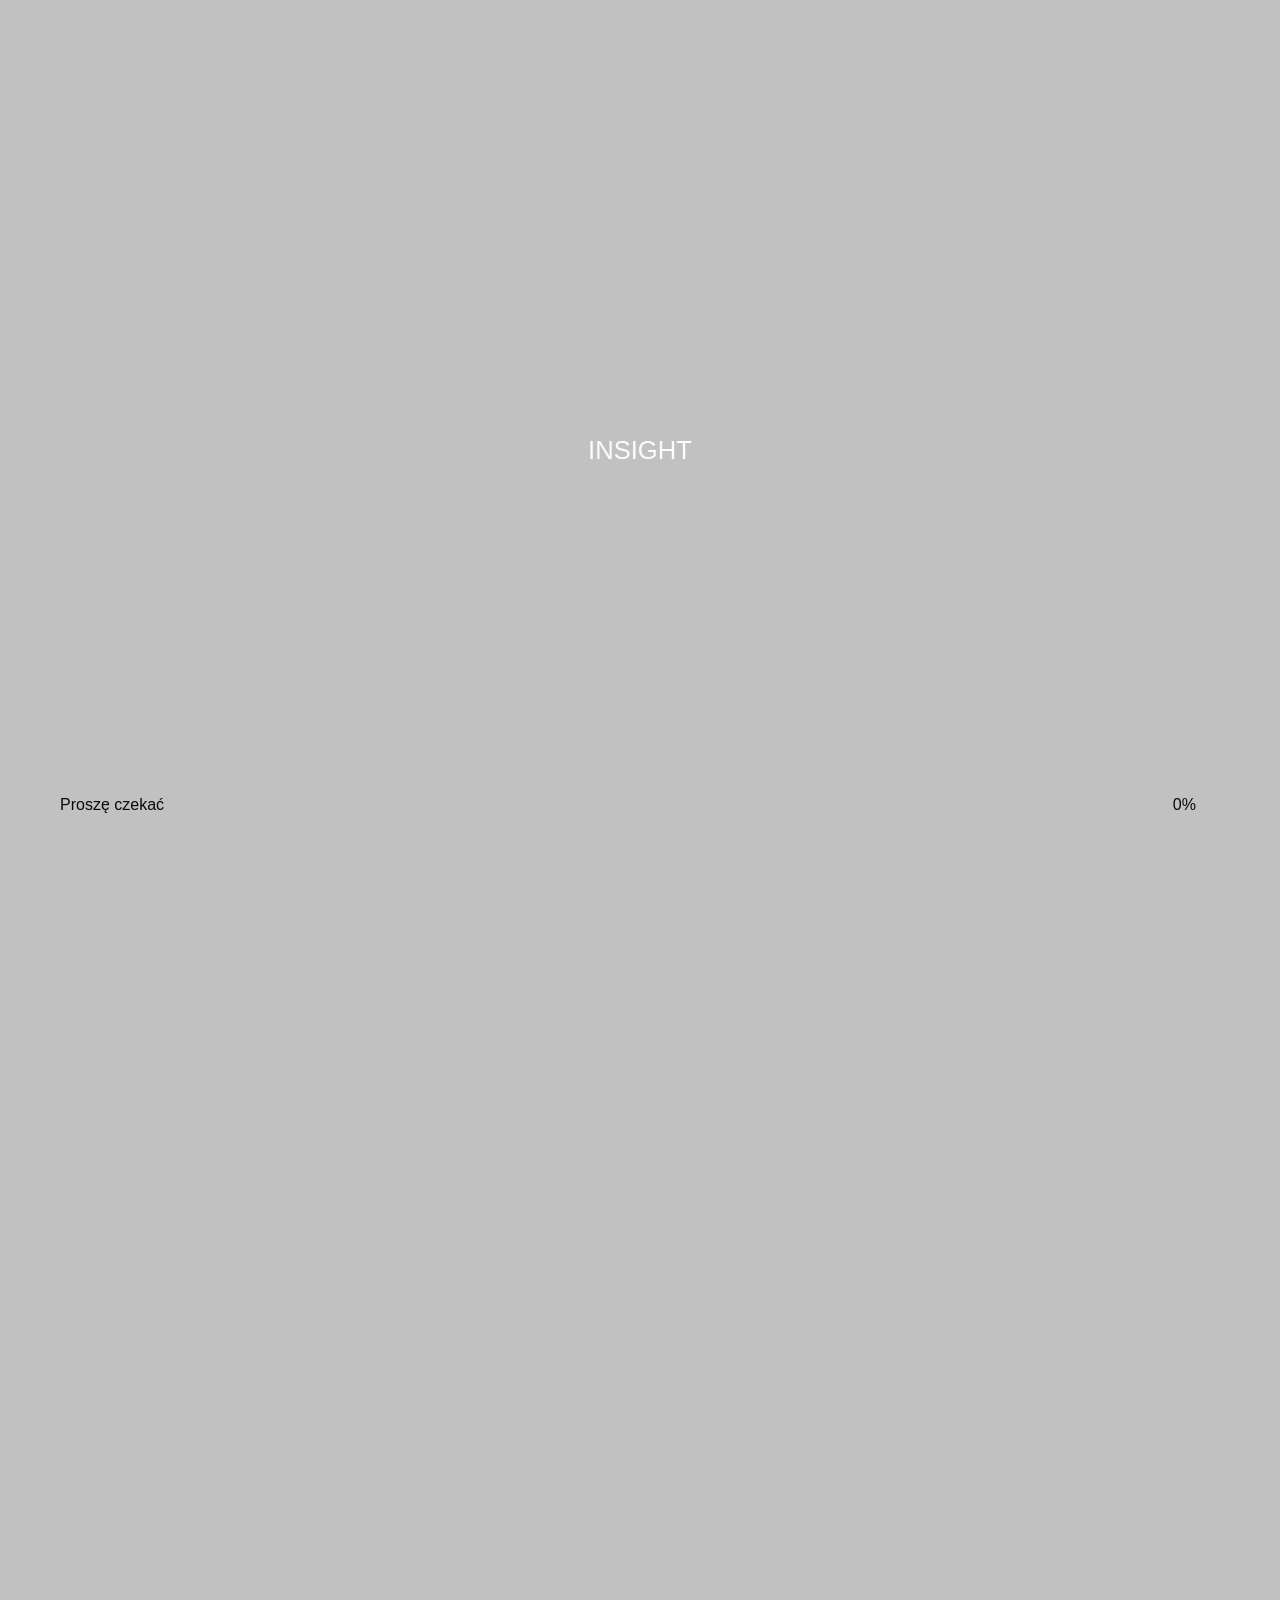
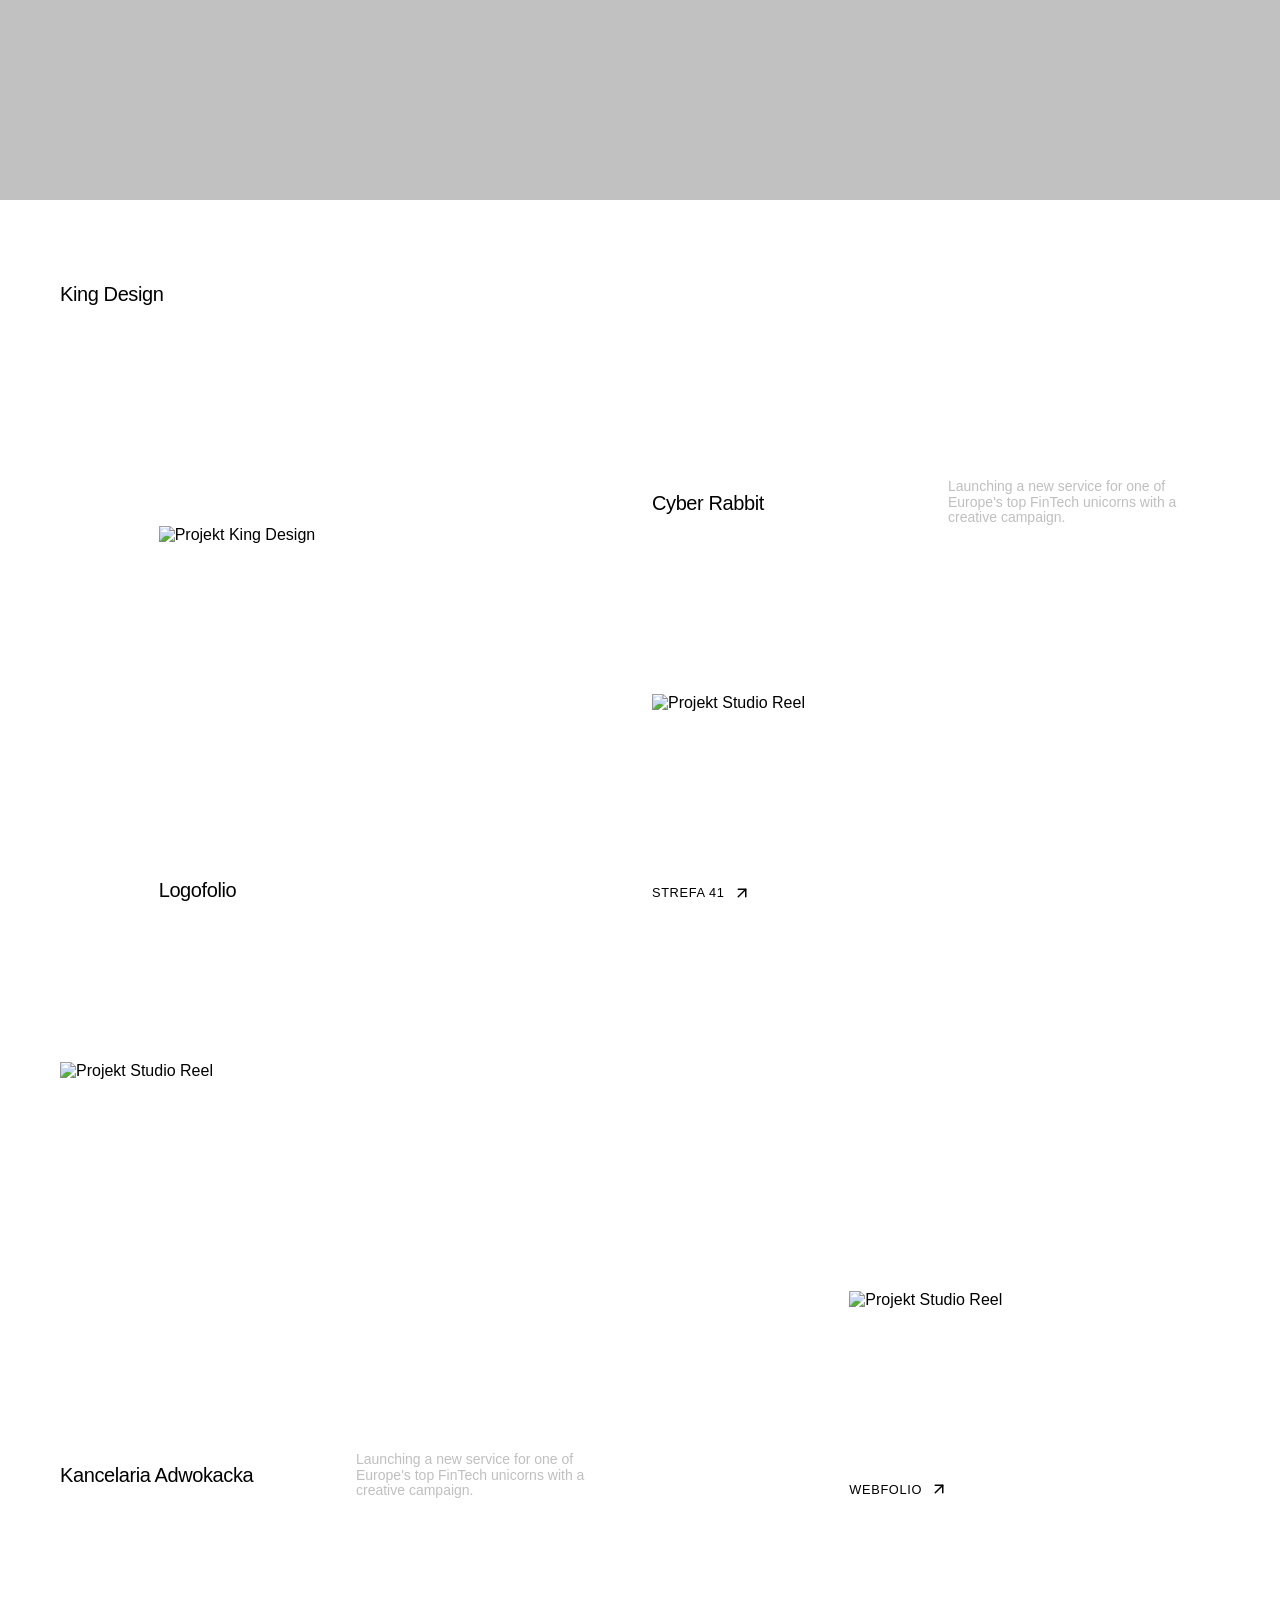
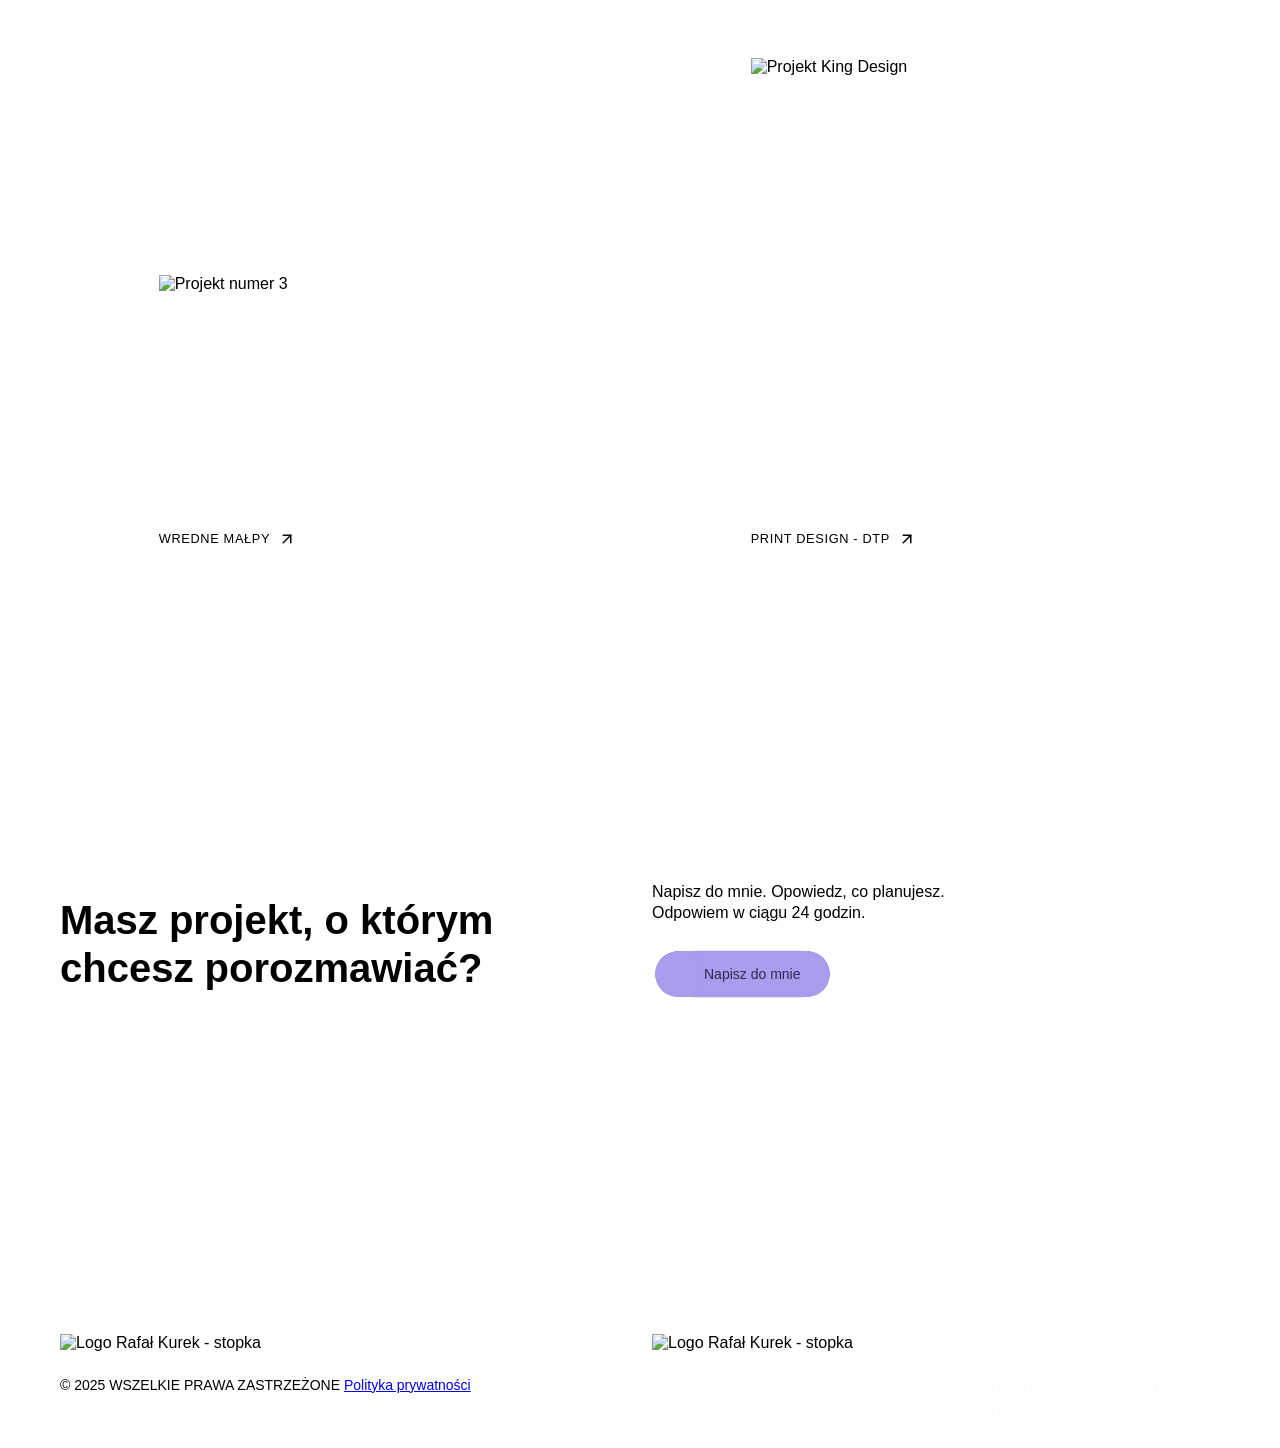
==== index.html @ 274a0b15 "Add files via upload" ====
<!DOCTYPE html>
<html lang="pl">
<head>
    <meta charset="UTF-8" />
    <meta name="viewport" content="width=device-width, initial-scale=1.0" />
    <title>Rafał Kurek - Brand Designer</title>
    <meta name="description" content="Rafał Kurek – Brand & Web Designer. Projektuję strategiczną identyfikację wizualną i nowoczesne strony WWW. Wyróżnij swoją markę na rynku. Zobacz portfolio!">
    <link rel="preload" href="webfonts/DesignerSans.otf" as="font" type="font/otf" crossorigin>
    <link rel="stylesheet" href="css/variables.css">
    <link rel="stylesheet" href="css/reset-and-typo.css">
    <link rel="preload" href="css/layout.css" as="style" onload="this.onload=null;this.rel='stylesheet'">
    <link rel="preload" href="css/components.css" as="style" onload="this.onload=null;this.rel='stylesheet'">
    <link rel="preload" href="css/sections.css" as="style" onload="this.onload=null;this.rel='stylesheet'">
    <noscript>
        <link rel="stylesheet" href="css/layout.css">
        <link rel="stylesheet" href="css/components.css">
        <link rel="stylesheet" href="css/sections.css">
    </noscript>
</head>
<body>
    <div class="page-transition-overlay"></div>

    <div class="preloader" style="--preloader-bg: #c1c1c1; --preloader-purple: #000000;">
        <div class="preloader-layer preloader-layer--purple"></div>
        <div class="preloader-layer preloader-layer--main">
            <div class="preloader-content">
                <div class="preloader-words">
                    <span class="word active">INSIGHT</span>
                    <span class="word">STRATEGY</span>
                    <span class="word">CREATE</span>
                    <span class="word">IMPACT</span>
                </div>
                <div class="preloader-status">
                    <p class="czarne">Proszę czekać</p>
                    <p class="czarne"><span id="percentage">0</span>%</p>
                </div>
            </div>
        </div>
    </div>

    <div class="logo-mask-container">
        <div class="logo-inner-wrapper">
            <a href="/" aria-label="Strona główna">
                <span class="logo-type logo-full">RAFAL_KUREK</span>
                <img src="svg/logo-short-black.svg" alt="Logo RK" class="logo-svg logo-short">
            </a>
        </div>
    </div>

    <div class="logo-mask-container logo-white-version">
        <div class="logo-inner-wrapper">
            <a href="/" aria-label="Strona główna">
                <span class="logo-type logo-full">RAFAL_KUREK</span>
                <img src="svg/logo-short-white.svg" alt="" class="logo-svg logo-short">
            </a>
        </div>
    </div>

    <div class="logo-text-container">
        <p class="logo-descriptor"></p>
    </div>

    <button class="menu-toggle-btn" aria-label="Przełącz nawigację" aria-controls="menu-overlay" aria-expanded="false">
        <div class="menu-toggle-label-wrapper">
            <div class="menu-toggle-label-inner">
                <span class="menu-toggle-label-closed">MENU</span>
                <span class="menu-toggle-label-open">WRÓĆ</span>
            </div>
        </div>
    </button>

    <div class="menu-overlay" id="menu-overlay" role="dialog" aria-hidden="true">
        <div class="menu-overlay-header">
            <a href="/" aria-label="Strona główna">
                <img src="svg/logo-short-white.svg" alt="Logo RK" class="menu-overlay-logo">
            </a>
        </div>
        <nav class="menu-overlay-nav" aria-label="Nawigacja główna">
            <ul>
                <li><a href="index.html">Portfolio</a></li>
                <li><a href="omnie.html">O mnie</a></li>
                <li><a href="kontakt.html">Kontakt</a></li>
            </ul>
        </nav>
        <div class="menu-overlay-footer">
            <p>Jestem Rafał. Od 20 lat projektuję marki, które pracują na wyniki i pozostają w pamięci.</p>
        </div>
    </div>

    <div class="scroll-progress-indicator"></div>

    <div class="scroll-progress-percentage">
        <span id="scroll-percentage-value">0</span>%
    </div>

    <div class="custom-scrollbar">
        <div class="scrollbar-thumb"></div>
    </div>

    <div class="cookie-banner" id="cookieBanner">
        <div class="cookie-content">
            <p class="cookie-text">
                Ta strona używa ciasteczek.<br>
                <a href="/polityka-prywatnosci">Czytaj więcej.</a>
            </p>
            <button class="cookie-accept-button magnetic-item" id="cookieAcceptBtn">AKCEPTUJ</button>
        </div>
    </div>

    <div class="custom-cursor" aria-hidden="true">
        <span class="cursor-text">Przewiń<br> w dół</span>
    </div>

    <div class="portfolio-cursor" aria-hidden="true">
        <span class="portfolio-cursor-text">ZOBACZ<br> PROJEKT</span>
    </div>

    <div class="logo-hover-cursor" aria-hidden="true">
        <img src="smile.svg" alt="Uśmiechnięta ikona">
    </div>

    <div class="video-close-cursor">
        <span class="close-text">zamknij</span>
    </div>

    <div class="page-wrapper">
        <div class="parallax-bg-wrapper">
            <div class="parallax-bg"></div>
        </div>

        <header class="main-header">
            <nav class="main-nav">
                <ul>
                    <li><a href="index.html" class="js-reveal-nav-item">Portfolio</a></li>
                    <li><a href="omnie.html" class="js-reveal-nav-item">O Mnie</a></li>
                    <li><a href="kontakt.html" class="js-reveal-nav-item">Kontakt</a></li>
                </ul>
                <div class="icon-mask-wrapper">
                    <a href="#" class="nav-icon-link js-reveal-nav-item" aria-label="Link specjalny">
                        <img src="svg/wow1.svg" class="icon-base" alt="">
                        <img src="svg/wow2.svg" class="icon-hover" alt="">
                    </a>
                </div>
            </nav>
        </header>

        <main class="content clearfix">
            <div id="hero"></div>

            <section id="hero-section" data-header-text="BRAND and WEB DESIGNER" class="scroll-section section section-light hero-section js-color-section" data-bg-color="#fcfcfc" data-font-color="#090909" data-logo-theme="dark">
                <h1 class="hero-title">
                    <div class="hero-title-wrapper">
                        <span class="hero-title-text hero-image-span"><img src="img/heroface.webp" alt=""></span>
                        <span class="hero-title-text">BRAND<span class="h1-conjunction"> and </span>WEB DESIGNER</span>
                    </div>
                </h1>
                <div class="hero-bottom-wrapper">
                    <div class="hero-intro-text">
                        <p>Jestem Rafał. Od&nbsp;<span id="liczba-lat"></span>&nbsp;lat projektuję marki, które pracują na wyniki i pozostają w pamięci.</p>
                        <div class="hero-btn-wrapper">
                            <a href="#gallery" class="liquid-button js-scroll-to" aria-label="Przejdź do sekcji projekty">
                                <span class="btn-icon"></span>
                                <span class="btn-text">
                                    <span>Moje prace</span>
                                </span>
                            </a>
                        </div>
                    </div>
                    <div class="hero-services-list">
                        <h2> </h2>
                        <h2> </h2>
                        <h2> </h2>
                    </div>
                </div>

                <div class="video-focus-curtain"></div>

                <div class="hero-center-group">
                    <div class="showreel-container">
                        <img src="img/hero02.webp" alt="Okładka showreel" class="showreel-cover-image">
                        <video class="showreel-image" autoplay loop muted playsinline>
                            <source src="img/RK.mp4" type="video/mp4">
                            Twoja przeglądarka nie obsługuje tagu wideo.
                        </video>
                    </div>
                </div>

                <div class="showreel-trigger">
                    <div class="trigger-images">
                        <img src="img/minihero1.webp" class="trigger-img active" alt="">
                        <img src="img/minihero2.webp" class="trigger-img" alt="">
                        <img src="img/minihero3.webp" class="trigger-img" alt="">
                        <img src="img/minihero4.webp" class="trigger-img" alt="">
                        <img src="img/minihero5.webp" class="trigger-img" alt="">
                    </div>
                    <span class="trigger-text">showreel</span>
                </div>
            </section>

            <section id="about" data-header-text="O mnie i procesie" class="scroll-section section small section-light grid-row js-color-section" data-bg-color="#fcfcfc" data-font-color="#090909" data-logo-theme="dark">
                <div class="sto_full top240">
                    <div class="two_third">
                        <p class="wielkieszare js-stylize-letters width30 bottomplus" id="reveal-text">Moja praca to więcej niż estetyka. To strategia przekuta w formę, która sprawia, że Twoi klienci nie tylko Cię zauważają, ale przede wszystkim z Tobą zostają.</p>
                    </div>
                    <div class="one_fourth">
                        <p class="width30 bottomplus">Przekładam strategię na język designu, tworząc spójne doświadczenia cyfrowe, które budują przewagę rynkową</p>
                        <a href="#" class="liquid-button" aria-label="Przejdź do strony o mnie">
                            <span class="btn-icon"></span>
                            <span class="btn-text">
                                <span>Poznaj mnie</span>
                            </span>
                        </a>
                    </div>
                </div>
            </section>

            <section id="gallery" data-header-text="Wybrane realizacje" class=" section section-light js-color-section" data-bg-color="#fcfcfc" data-font-color="#090909" data-logo-theme="dark">
                <div class="sto_full top240">
                    <p>Wybrane realizacje</p>
                    
                </div>
            </section>

            <div class="portfolio-grid">
                <section class="scroll-section small section section-light js-color-section" data-bg-color="#fcfcfc" data-font-color="#090909" data-logo-theme="dark">
                    <div class="content" style="padding: 0px;">
                        <div class="sto_full">
                            <div class="one_fourth">
                                <a href="kingdesign.html" class="portfolio-item portfolio-item--large opengallery" data-color="#4e249c">
                                    <div class="portfolio-image-container">
                                        <div class="portfolio-image-mask">
                                            <img src="img/01gallery.webp" alt="Projekt King Design" class="portfolio-image">
                                        </div>
                                    </div>
                                    <div class="portfolio-caption portfolio-caption--extended">
                                        <div class="portfolio-caption-title">
                                            <span>King Design</span>
                                        </div>
                                    </div>
                                </a>
                            </div>

                            <div class="one_half">
                                <a href="cyberrabbit.html" class="portfolio-item portfolio-item--large opengallery" data-color="#c31717">
                                    <div class="portfolio-image-container">
                                        <div class="portfolio-image-mask">
                                            <img src="img/02gallery.webp" alt="Projekt Studio Reel" class="portfolio-image">
                                        </div>
                                    </div>
                                    <div class="portfolio-caption portfolio-caption--extended">
                                        <div class="portfolio-caption-title">
                                            <span>Cyber Rabbit</span>
                                        </div>
                                        <div class="portfolio-caption-description">
                                            <span>Launching a new service for one of Europe's top FinTech unicorns with a creative campaign.</span>
                                        </div>
                                    </div>
                                </a>
                            </div>
                        </div>

                        <div class="sto_full">
                            <div class="one_twelfth"></div>
                            <div class="one_fourth">
                                <a href="logofolio.html" class="portfolio-item portfolio-item--large opengallery" data-color="#56c01c">
                                    <div class="portfolio-image-container2">
                                        <div class="portfolio-image-mask">
                                            <img src="img/other01.webp" alt="Projekt King Design" class="portfolio-image">
                                        </div>
                                    </div>
                                    <div class="portfolio-caption portfolio-caption--extended">
                                        <div class="portfolio-caption-title">
                                            <span>Logofolio</span>
                                        </div>
                                    </div>
                                </a>
                            </div>
                            <div class="one_sixth"></div>

                            <div class="one_fourth self-bottom">
                                <a href="strefa41.html" class="portfolio-item opengallery" data-color="#c31717">
                                    <div class="portfolio-image-container">
                                        <img src="img/04gallery.webp" alt="Projekt Studio Reel" class="portfolio-image">
                                    </div>
                                    <div class="portfolio-caption">
                                        <span class="portfolio-caption-text">Strefa 41</span>
                                        <div class="portfolio-caption-arrow" aria-hidden="true">
                                            <svg width="18" height="18" viewBox="0 0 24 24" fill="none" xmlns="http://www.w3.org/2000/svg"><path d="M7 17L17 7" stroke="currentColor" stroke-width="2" stroke-linecap="round" stroke-linejoin="round"/><path d="M7 7H17V17" stroke="currentColor" stroke-width="2" stroke-linecap="round" stroke-linejoin="round"/></svg>
                                        </div>
                                    </div>
                                </a>
                            </div>
                            <div class="one_fourth"></div>
                        </div>

                        <div class="sto_full gallery_top160">
                            <div class="one_half">
                                <a href="kancelaria.html" class="portfolio-item portfolio-item--large opengallery" data-color="#7c7366">
                                    <div class="portfolio-image-container">
                                        <div class="portfolio-image-mask">
                                            <img src="img/03gallery.webp" alt="Projekt Studio Reel" class="portfolio-image">
                                        </div>
                                    </div>
                                    <div class="portfolio-caption portfolio-caption--extended">
                                        <div class="portfolio-caption-title">
                                            <span>Kancelaria Adwokacka</span>
                                        </div>
                                        <div class="portfolio-caption-description">
                                            <span>Launching a new service for one of Europe's top FinTech unicorns with a creative campaign.</span>
                                        </div>
                                    </div>
                                </a>
                            </div>
                            <div class="one_sixth"></div>

                            <div class="one_fourth self-bottom">
                                <a href="webfolio.html" class="portfolio-item opengallery" data-color="#c31717">
                                    <div class="portfolio-image-container">
                                        <img src="img/other02.webp" alt="Projekt Studio Reel" class="portfolio-image">
                                    </div>
                                    <div class="portfolio-caption">
                                        <span class="portfolio-caption-text">Webfolio</span>
                                        <div class="portfolio-caption-arrow" aria-hidden="true">
                                            <svg width="18" height="18" viewBox="0 0 24 24" fill="none" xmlns="http://www.w3.org/2000/svg"><path d="M7 17L17 7" stroke="currentColor" stroke-width="2" stroke-linecap="round" stroke-linejoin="round"/><path d="M7 7H17V17" stroke="currentColor" stroke-width="2" stroke-linecap="round" stroke-linejoin="round"/></svg>
                                        </div>
                                    </div>
                                </a>
                            </div>
                            <div class="one_twelfth"></div>
                        </div>
                    </div>
                </section>
            </div>

            <section class="scroll-section small section section-dark-bg js-color-section" data-bg-color="#090909" data-font-color="#ffffff" data-logo-theme="light">
                <div class="sto_full gallery_top160 blend-difference-group">
                    <div class="one_twelfth"></div>
                    <div class="one_third self-bottom">
                        <a href="wredne.html" class="portfolio-item opengallery" data-color="#ffd200">
                            <div class="portfolio-image-container">
                                <img src="img/malpy01.webp" alt="Projekt numer 3" class="portfolio-image">
                            </div>
                            <div class="portfolio-caption">
                                <span class="portfolio-caption-text">Wredne Małpy</span>
                                <div class="portfolio-caption-arrow" aria-hidden="true">
                                    <svg width="18" height="18" viewBox="0 0 24 24" fill="none" xmlns="http://www.w3.org/2000/svg"><path d="M7 17L17 7" stroke="currentColor" stroke-width="2" stroke-linecap="round" stroke-linejoin="round"/><path d="M7 7H17V17" stroke="currentColor" stroke-width="2" stroke-linecap="round" stroke-linejoin="round"/></svg>
                                </div>
                            </div>
                        </a>
                    </div>
                    <div class="one_sixth"></div>
                    <div class="one_third">
                        <a href="#" class="portfolio-item is-vertical opengallery" data-color="#0aae16">
                            <div class="portfolio-image-container">
                                <img src="img/other01.webp" alt="Projekt King Design" class="portfolio-image">
                            </div>
                            <div class="portfolio-caption">
                                <span class="portfolio-caption-text">Print Design - DTP</span>
                                <div class="portfolio-caption-arrow" aria-hidden="true">
                                    <svg width="18" height="18" viewBox="0 0 24 24" fill="none" xmlns="http://www.w3.org/2000/svg"><path d="M7 17L17 7" stroke="currentColor" stroke-width="2" stroke-linecap="round" stroke-linejoin="round"/><path d="M7 7H17V17" stroke="currentColor" stroke-width="2" stroke-linecap="round" stroke-linejoin="round"/></svg>
                                </div>
                            </div>
                        </a>
                    </div>
                    <div class="one_twelfth"></div>
                </div>
            </section>

            <section class="scroll-section section-dark-bg js-color-section" data-bg-color="#090909" data-font-color="#fcfcfc" data-logo-theme="light">
                <div class="sto_full_end">
                    <div class="one_half">
                        <h1 class="js-stylize-letters width20">
                            Masz projekt, o którym chcesz porozmawiać?
                        </h1>
                    </div>
                    <div class="one_half">
                        <p>
                            Napisz do mnie. Opowiedz, co planujesz. <br>Odpowiem w ciągu 24 godzin.
                        </p>
                        <a href="kontakt.html" class="liquid-button" aria-label="Przejdź do kontaktu">
                            <span class="btn-icon"></span>
                            <span class="btn-text">
                                <span>Napisz do mnie</span>
                            </span>
                        </a>
                    </div>
                    <div class="sto_footer">
                        <div class="one_half bottomfooter">
                            <img src="svg/logo_white_1on2.svg" alt="Logo Rafał Kurek - stopka" class="logo-footer-two">
                        </div>
                        <div class="one_half space-between-vertical">
                            <img src="svg/logo_white_2on2.svg" alt="Logo Rafał Kurek - stopka" class="logo-footer-two">
                        </div>

                        <div class="one_half top24 ">
                            <p class="onefour">© 2025 WSZELKIE PRAWA ZASTRZEŻONE <a href="kontakt.html">Polityka prywatności</a></p>
                        </div>

                        <div class="one_fourth footer-info-box top24 bottom24">
                            <div class="align-bottom">
                                <a href="https://www.instagram.com/rafalkurek_design/" class="footer-link" target="_blank" rel="noopener noreferrer">
                                    <span class="footer-icon icon-diagonal"></span>
                                    <span class="footer-text">INSTAGRAM</span>
                                </a>
                                <a href="#" class="footer-link" target="_blank" rel="noopener noreferrer">
                                    <span class="footer-icon icon-diagonal"></span>
                                    <span class="footer-text">Behance</span>
                                </a>
                            </div>
                            <div>
                                <a href="#hero" class="footer-link scroll-top js-scroll-to">
                                    <span class="footer-icon-group">
                                        <span class="footer-icon icon-up"></span>
                                        <span class="footer-icon icon-up"></span>
                                    </span>
                                    <span class="footer-text">DO GÓRY</span>
                                </a>
                            </div>
                        </div>
                    </div>
                </div>
            </section>
        </main>
    </div>

    <script src="https://cdnjs.cloudflare.com/ajax/libs/gsap/3.12.5/gsap.min.js" defer></script>
    <script src="https://cdnjs.cloudflare.com/ajax/libs/gsap/3.12.5/ScrollTrigger.min.js" defer></script>
    <script src="https://unpkg.com/@studio-freight/lenis@1.0.42/dist/lenis.min.js"></script>
    <script src="https://cdnjs.cloudflare.com/ajax/libs/gsap/3.12.5/ScrollToPlugin.min.js" defer></script>
    <script src="https://unpkg.com/split-type"></script>
    <script src="js/script.js" defer></script>
    <script src="js/home.js" defer></script>

    <svg style="position: absolute; width: 0; height: 0; pointer-events: none;">
        <defs>
            <filter id="goo-button">
                <feGaussianBlur in="SourceGraphic" stdDeviation="5" result="blur" />
                <feColorMatrix in="blur" mode="matrix" values="
                    1 0 0 0 0  
                    0 1 0 0 0  
                    0 0 1 0 0  
                    0 0 0 26 -18" result="goo" />
                <feComposite in="SourceGraphic" in2="goo" operator="atop"/>
            </filter>
        </defs>
    </svg>
</body>
</html>
---- css/variables.css ----
/* ==================== 1. ZMIENNE I FONTY (variables.css) ==================== */

@font-face {
    font-family: 'DesignerSans';
    src: url('../webfonts/DesignerSans.otf');
    font-display: swap;
}

:root {
    --black-color: #090909;
    --black-color-font: #090909;
    --gray-color-font: #bfbfbf;
    --light-color: #fcfcfc;
    --light-color-font: #fcfcfc;
    --secondary-color: #5e4caf;
    --border-color: #444444;
    --grid-margin: 40px;
    --grid-margin-small: 20px;
    --gap: 24px;
    --padding-top-s: 40px;
    --padding-top-m: 80px;
    --padding-top-l: 160px;
    --logo-height: 14px;
    --font-family-base: Satoshi, Roboto, Arial, sans-serif;
    --font-xxs: 0.725rem;
    --font-xs: 0.875rem;
    --font-s: 1rem;
    --font-m: 1.5rem;
    --font-l: 2rem;
    --font-xl: 2.5rem;
    --font-xxl: 2rem;
    --font-quote: 1.375rem;
    --font-hero-1: 4rem;
    --bp-tablet:   768px;
    --bp-laptop:  1024px;
    --bp-desktop: 1440px;
    --bp-ultra:   1920px;
}

@media (min-width: 768px) {
    :root {
        --container-max-width: 1440px;
        --grid-margin: 60px;
        --grid-margin-small: 30px;
        --padding-top-s: 80px;
        --padding-top-m: 160px;
        --padding-top-l: 240px;
        --font-m: 1.5rem;
        --font-l: max(1.75rem, 3vw, 2.5rem);
        --font-xxl: 2.5rem;
        --font-hero-1: 12.5rem;
    }
}

@media (min-width: 1440px) {
    :root {
        --font-m: 1.5rem;
        --font-l: 2rem;
        --font-xl: 2.5rem;
        --font-xxl: 2.75rem;
        --font-quote: 1.1rem;
        --font-hero-1: clamp(10rem, 13.5vw, 14rem);
    }
}

@media (min-width: 1920px) {
    :root {
        --font-m: 1.5rem;
        --font-l: 2rem;
        --font-xl: 2.5rem;
        --font-xxl: 3.375rem;
        --font-quote: 1.375rem;
        --font-hero-1: clamp(10rem, 13.5vw, 14rem);
    }
}
---- css/layout.css ----
/* ==================== 3. UKŁAD I SIATKA (layout.css) ==================== */

.clearfix::after { 
    content: ""; 
    display: table; 
    clear: both; 
}

.page-wrapper { 
    position: relative; 
    z-index: 2; 
}

.page-wrapper.hidden-at-start { 
    opacity: 1;
    visibility: visible;
    transition: transform 0.8s cubic-bezier(0.23, 1, 0.32, 1), border-radius 0.8s cubic-bezier(0.23, 1, 0.32, 1);
}

.page-wrapper.is-visible { 
    opacity: 1; 
    visibility: visible; 
}

.content { 
    position: relative; 
    padding: 0px;  
    margin: 0 auto; 
}

.scroll-section { 
    position: relative; 
    min-height: 100vh; 
    display: flex; 
    justify-content: center; 
    text-align: left; 
}

main > .scroll-section:first-child { 
    padding-top: 0px; 
    box-sizing: border-box; 
}

.grid-row { 
    display: flex; 
    flex-wrap: wrap; 
    gap: var(--gap); 
}

.flex { 
    display: flex; 
    flex-wrap: wrap; 
}

.obok { 
    display: flex; 
    flex-wrap: wrap; 
} 

.sto_full { 
    width: calc(100vw - 2 * var(--grid-margin)); 
    display: flex; 
    flex-wrap: wrap; 
    justify-content: space-between; 
    align-items: flex-start; 
    text-align: left; 
    margin-left: auto; 
    margin-right: auto; 
}

.sto_full_end { 
    width: calc(100vw - 2 * var(--grid-margin)); 
    display: flex; 
    flex-wrap: wrap; 
    justify-content: space-between; 
    align-items: flex-end; 
    text-align: left; 
    margin-left: auto; 
    margin-right: auto; 
}

.sto_w { 
    width: calc(100vw - 2 * var(--grid-margin)); 
    max-width: 1440px; 
    display: flex; 
    flex-wrap: wrap; 
    justify-content: space-between; 
    align-items: flex-start; 
    text-align: left; 
    margin-left: auto; 
    margin-right: auto; 
}

.sixsix { 
    width: calc(100vw - 2 * var(--grid-margin)); 
    display: flex; 
    flex-wrap: wrap; 
    justify-content: space-between; 
    align-items: flex-start; 
    text-align: left; 
    margin-left: auto; 
    margin-right: auto; 
    padding-top: 0px; 
}

.sto_footer { 
    width: calc(100vw - 2 * var(--grid-margin)); 
    display: flex; 
    flex-wrap: wrap; 
    justify-content: space-between; 
    align-items: flex-start; 
    text-align: left; 
    margin-left: auto; 
    margin-right: auto; 
}

.footer-info-box {
    display: flex;
    flex-direction: row; 
    justify-content: space-between; 
    align-items: flex-start; 
    width: 100%;
    gap: var(--gap);
}

/* --- Siatka / Grid (Mobile First) --- */
.one_sixth, 
.one_fifth, 
.one_fourth, 
.one_third, 
.two_fifth, 
.one_half, 
.two_fourth, 
.three_fifth, 
.two_third, 
.three_fourth, 
.four_fifth, 
.five_sixth, 
.one_twelfth, 
.one, 
.one_half_fluid, 
.info17, 
.info25 {
    width: 100%; 
    flex-basis: 100%; 
    justify-content: space-between; 
}

[class*="one_"], 
[class*="two_"], 
[class*="three_"], 
[class*="four_"], 
[class*="five_"] { 
    margin-bottom: 0; 
}

@media (min-width: 768px) {
    .one_sixth, 
    .one_fifth, 
    .one, 
    .one_half_fluid { 
        width: auto; 
    }
    
    .one_twelfth { flex-basis: calc(8.333% - (var(--gap) * 11 / 12)); }
    .one_sixth { flex-basis: calc(16.666% - (var(--gap) * 5 / 6)); }
    .one_fifth { flex-basis: calc(20% - (var(--gap) * 4 / 5)); }
    .one_fourth { flex-basis: calc(25% - (var(--gap) * 3 / 4)); }
    
    .two_sixth, 
    .one_third { flex-basis: calc(33.333% - (var(--gap) * 4 / 6)); }
    
    .two_fifth { flex-basis: calc(40% - (var(--gap) * 3 / 5)); }
    
    .three_sixth, 
    .two_fourth, 
    .one_half { flex-basis: calc(50% - (var(--gap) * 3 / 6)); }
    
    .one_half_fluid { flex-basis: calc(60% - (var(--gap) * 2 / 5)); }
    .three_fifth { flex-basis: calc(60% - (var(--gap) * 2 / 5)); }
    
    .four_sixth, 
    .two_third { flex-basis: calc(66.666% - (var(--gap) * 2 / 6)); }
    
    .three_fourth { flex-basis: calc(75% - (var(--gap) * 1 / 4)); }
    .four_fifth { flex-basis: calc(80% - (var(--gap) * 1 / 5)); }
    .five_sixth { flex-basis: calc(83.333% - (var(--gap) * 1 / 6)); }
    
    .one { flex-basis: 100%; }
}

@media (min-width: 1200px) {
    .one_half_fluid { 
        flex-basis: calc(50% - (var(--gap) * 2 / 4)); 
    }
    
    .sixsix {
        width: calc(66.666% + (var(--gap) * 4 / 6)); 
        margin-left: calc(16.666% - (var(--gap) * 5 / 6) + var(--gap));
        margin-right: calc(16.666% - (var(--gap) * 5 / 6) + var(--gap));
    }
    
    .bok17, 
    .info17 { flex-basis: calc(16.666% - (var(--gap) * 5 / 6)); }
    
    .bok25, 
    .info25 { flex-basis: calc(25% - (var(--gap) * 3 / 4)); }
}

/* --- Marginesy i utility classes --- */
.top24 { padding-top: 4px; }
.topgap { padding-top: var(--gap); }
.top40 { padding-top: var(--padding-top-s); }
.top100 { padding-top: 100px; }
.top80 { padding-top: var(--padding-top-m); }
.top160 { padding-top: var(--padding-top-l); }
.top240 { padding-top: var(--padding-top-l); }

.bottom24 { padding-bottom: 12px; }
.bottom40 { padding-bottom: var(--padding-top-s); }
.bottom80 { padding-bottom: var(--padding-top-m); }
.bottom160 { padding-bottom: var(--padding-top-l); }
.bottomfooter { padding-bottom: 8px; }
.bottomplus { padding-bottom: var(--padding-top-s); }

.no-margin-top { margin-top: 8px; }
.self-bottom { align-self: flex-end !important; }
.small { min-height: 10vh; }

.gallery_top80, 
.gallery_top160, 
.gallery_top240, 
.gallery_top0 { 
    padding-top: 0px; 
}

@media (min-width: 768px) {
    .gallery_top160 { padding-top: var(--padding-top-m); }
    .gallery_top240 { padding-top: 240px; }
    .bottom24 { padding-bottom: var(--gap); }
    .top24 { padding-top: var(--gap); }
    .bottomfooter { padding-bottom: 0; }
    .bottomplus { padding-bottom: 0; }
}
---- css/components.css ----
/* ==================== 4. KOMPONENTY I ELEMENTY UI (components.css) ==================== */

/* --- Preloader --- */
.preloader {
    position: fixed;
    top: 0;
    left: 0;
    width: 100%;
    height: 100%;
    z-index: 10001;
    overflow: hidden;
    pointer-events: none; /* Pozwala na klikanie po zniknięciu */
}

.preloader-layer {
    position: absolute;
    top: 0;
    left: 0;
    width: 100%;
    height: 100%;
    /* Wstępne ustawienie maski */
    -webkit-clip-path: inset(0 0 0 0);
    clip-path: inset(0 0 0 0);
    will-change: clip-path;
}

/* Warstwa spodnia (zczytuje kolor ze zmiennej HTML, domyślnie #b8abea) */
.preloader-layer--purple {
    background-color: var(--preloader-purple, #b8abea);
    z-index: 1;
}

/* Warstwa wierzchnia (zczytuje kolor ze zmiennej HTML, domyślnie #c1c1c1) */
.preloader-layer--main {
    background-color: var(--preloader-bg, #c1c1c1);
    z-index: 2;
    display: flex;
    justify-content: center;
    align-items: center;
}

.preloader-content {
    width: 100%;
    height: 100%;
    position: relative;
    color: var(--light-color-font);
    display: flex;
    justify-content: center;
    align-items: center;
}

.preloader-words {
    position: relative;
}

.preloader-words .word {
    font-size: clamp(1rem, 2vw, 2rem);
    font-weight: 500;
    text-transform: uppercase;
    position: absolute;
    top: 50%;
    left: 50%;
    transform: translate(-50%, -50%);
    opacity: 0;
}

.preloader-words .word.active {
    opacity: 1;
}

.preloader-status {
    position: absolute;
    bottom: var(--grid-margin);
    left: var(--grid-margin);
    right: var(--grid-margin);
    display: flex;
    justify-content: space-between;
    font-size: 1rem;
    font-weight: 500;
}

/* --- Przyciski --- */
.liquid-button { 
    filter: url('#goo-button'); 
    padding: 10px; 
    margin: -10px; 
    display: inline-flex; 
    align-items: center; 
    gap: 0; 
    position: relative; 
    text-decoration: none; 
    justify-content: flex-start; 
    border: none; 
    background: none; 
    cursor: pointer; 
    font-family: inherit; 
    outline: none; 
}

.liquid-button .btn-icon { 
    background-color: #aa9bec; 
    color: #312952; 
    width: 52px; 
    height: 52px; 
    border-radius: 50%; 
    transform: translateX(0px) rotate(0deg); 
    z-index: 2; 
    display: flex; 
    justify-content: center; 
    align-items: center; 
    transition: background-color 0.6s cubic-bezier(0.25, 1, 0.5, 1), transform 0.6s cubic-bezier(0.25, 1, 0.5, 1), color 0.6s ease; 
}

.liquid-button .btn-icon::before { 
    content: ''; 
    display: block; 
    width: 16px; 
    height: 16px; 
    background-color: currentColor; 
    mask-image: url('../svg/arrow-right.svg'); 
    -webkit-mask-image: url('../svg/arrow-right.svg'); 
    mask-size: contain; 
    -webkit-mask-size: contain; 
    mask-repeat: no-repeat; 
    -webkit-mask-repeat: no-repeat; 
    mask-position: center; 
    -webkit-mask-position: center; 
}

.liquid-button .btn-text { 
    background-color: #aa9bec; 
    color: #312952; 
    height: 52px; 
    border-radius: 50px; 
    padding: 0 32px 0 40px; 
    display: flex; 
    align-items: center; 
    justify-content: center; 
    margin-left: 0; 
    transform: translateX(-40px); 
    z-index: 1; 
    transition: transform 0.6s cubic-bezier(0.25, 1, 0.5, 1); 
}

.liquid-button .btn-text span { 
    font-family: var(--font-family-base); 
    font-weight: 500; 
    font-size: var(--font-xs); 
    line-height: 1; 
    white-space: nowrap; 
}

.liquid-button:hover .btn-icon { 
    background-color: #d4d4d4; 
    color: #656565; 
    transform: translateX(0px) rotate(45deg); 
}

.liquid-button:hover .btn-text { 
    transform: translateX(8px); 
}

.modern-cta { 
    position: relative; 
    display: inline-flex; 
    align-items: center; 
    text-decoration: none; 
    font-size: 0.875rem; 
    font-weight: 500; 
    padding: 1.25rem 2.5rem; 
    border-radius: 50px; 
    background-color: #242424; 
    color: #f1f1f1; 
    overflow: hidden; 
    transition: color 0.8s cubic-bezier(0.19, 1, 0.22, 1); 
}

.modern-cta-circle { 
    position: absolute; 
    z-index: 0; 
    top: 50%; 
    left: 18px; 
    width: 10px; 
    height: 10px; 
    background-color: #ffd15d; 
    border-radius: 50%; 
    transform: translateY(-50%); 
    transition: transform 0.8s cubic-bezier(0.42, 1, 0.02, 1); 
}

.modern-cta-text { 
    position: relative; 
    z-index: 1; 
    transform: translateX(10px); 
    transition: transform 0.8s cubic-bezier(0.19, 1, 0.22, 1); 
}

.modern-cta:hover { 
    color: #000000; 
} 

.modern-cta:hover .modern-cta-circle { 
    transform: translateY(-50%) scale(50); 
} 

.modern-cta:hover .modern-cta-text { 
    transform: translateX(0); 
}

/* --- Baner Cookie --- */
.cookie-banner { 
    position: fixed; 
    bottom: var(--grid-margin); 
    right: var(--grid-margin); 
    z-index: 9999; 
    width: 550px; 
    max-width: calc(100vw - 60px); 
    background-color: rgba(0, 0, 0, 0.90); 
    color: #fff; 
    padding: 4rem 5rem; 
    box-sizing: border-box; 
    clip-path: inset(0 0 0 100%); 
    pointer-events: none; 
    transition: clip-path 0.8s cubic-bezier(0.55, 0.055, 0.675, 0.19); 
}

.cookie-banner.is-visible { 
    clip-path: inset(0 0 0 0); 
    pointer-events: auto; 
}

.cookie-content { 
    display: flex; 
    justify-content: space-between; 
    align-items: center; 
    gap: var(--gap); 
    transform: translateX(30px); 
    transition: transform 0.8s cubic-bezier(0.55, 0.055, 0.675, 0.19); 
}

.cookie-banner.is-visible .cookie-content { 
    transform: translateX(0); 
}

.cookie-text { 
    font-size: 0.875rem; 
    line-height: 1.5; 
    margin: 0; 
    color: #fff; 
    font-family: sans-serif; 
}

.cookie-text a { 
    color: #fff; 
    text-decoration: underline; 
    transition: opacity 0.3s ease; 
} 

.cookie-text a:hover { 
    opacity: 0.7; 
}

.cookie-accept-button { 
    background-color: transparent; 
    border: 1px solid #fff; 
    color: #fff; 
    border-radius: 50px; 
    padding: 12px 30px; 
    font-size: 0.75rem; 
    letter-spacing: 0.5px; 
    font-family: sans-serif; 
    text-decoration: none; 
    white-space: nowrap; 
    cursor: pointer; 
    transition: background-color 0.3s ease, color 0.3s ease; 
}

.cookie-accept-button:hover { 
    background-color: #fff; 
    color: #000; 
}

/* --- Paski Przewijania i Scroll --- */
.custom-scrollbar { 
    position: fixed; 
    top: 0; 
    right: 0; 
    width: 20px; 
    height: 100%; 
    z-index: 10002; 
    pointer-events: none;
}

.scrollbar-thumb { 
    pointer-events: auto; 
    position: absolute; 
    top: 0; 
    right: 0; 
    width: 5px; 
    height: 160px; 
    cursor: grab; 
    opacity: 1; 
    transition: opacity 0.3s ease, width 0.3s cubic-bezier(0.4, 0, 0.2, 1); 
    animation: color-cycle 12s linear infinite; 
}

.custom-scrollbar.is-active .scrollbar-thumb, 
.custom-scrollbar:hover .scrollbar-thumb { 
    opacity: 1; 
    width: 40px; 
}

.scrollbar-thumb:active, 
body.is-dragging .scrollbar-thumb { 
    cursor: grabbing; 
}

.custom-scrollbar.is-dragging .scrollbar-thumb { 
    width: 40px; 
    opacity: 1; 
}

@keyframes color-cycle { 
    0% { background-color: #5e4caf; } 
    60% { background-color: #a287d3; }  
    100% { background-color: #5e4caf; } 
}
@keyframes color-cycle2 { 
    0% { background-color: #ffd800; } 
    60% { background-color: #f1bd23; }  
    100% { background-color: #ffd800; } 
}

.scroll-progress-indicator { 
    position: fixed; 
    left: 0; 
    top: 0; 
    width: 3px; 
    height: 100%; 
    opacity: 1; 
    background-color: #f71463; 
    transform: scaleY(0); 
    transform-origin: top; 
    z-index: 10002; 
}

.scroll-progress-percentage { 
    position: fixed; 
    left: 20px; 
    top: -15px; 
    font-family: var(--font-family-base); 
    font-size: 0.75rem; 
    font-weight: 500; 
    color: var(--gray-color-font); 
    padding: 2px 6px; 
    border-radius: 4px; 
    opacity: 0; 
    transform: translateX(-20px); 
    transition: opacity 0.4s ease; 
    pointer-events: none; 
    z-index: 10002; 
}

.scroll-progress-percentage.is-visible { 
    opacity: 1; 
    transform: translateX(0); 
}

@media (max-width: 767px) {
    .scroll-progress-percentage { 
        display: none; 
    }
}

.scroll-to-top { 
    display: inline-flex; 
    align-items: center; 
    gap: 6px; 
    cursor: pointer; 
    text-decoration: none; 
    color: #ffffff; 
    transition: color 0.3s ease; 
}

.scroll-to-top:hover { 
    color: #b0b0b0; 
}

.scroll-to-top .arrow-wrapper { 
    display: flex; 
    flex-direction: column; 
    gap: 8px; 
    transition: transform 0.4s cubic-bezier(0.4, 0, 0.2, 1); 
}

.scroll-to-top:hover .arrow-wrapper { 
    transform: translateY(-20px); 
}

.scroll-to-bottom .arrow-wrapper { 
    display: flex; 
    flex-direction: column; 
    transform: translateY(-18px); 
    transition: transform 0.4s cubic-bezier(0.4, 0, 0.2, 1); 
}

.scroll-to-bottom:hover .arrow-wrapper { 
    transform: translateY(0); 
}

/* --- Kursory Niestandardowe --- */
body.custom-cursor-active, 
body.custom-cursor-active a, 
body.custom-cursor-active button, 
body.custom-cursor-active .modern-cta, 
body.custom-cursor-active .cookie-accept-button, 
body.custom-cursor-active .scrollbar-thumb { 
    cursor: none; 
}

.custom-cursor { 
    position: fixed; 
    top: 0; 
    left: 0; 
    z-index: 10000; 
    width: 100px; 
    height: 100px; 
    background-color: #000000; 
    border-radius: 50%; 
    display: flex; 
    justify-content: center; 
    align-items: center; 
    pointer-events: none; 
    opacity: 0; 
    transform: translate(-50%, -50%) scale(0.5); 
    transition: transform 0.4s cubic-bezier(0.19, 1, 0.22, 1), opacity 0.3s ease, background-color 0.3s ease, border-color 0.3s ease; 
    will-change: transform; 
}

.custom-cursor.is-hidden { 
    opacity: 0; 
    transform: translate(-50%, -50%) scale(0); 
}

.cursor-text { 
    font-family: sans-serif; 
    font-size: 0.65rem; 
    text-align: center; 
    font-weight: 500; 
    color: #ffffff; 
    text-transform: uppercase; 
    letter-spacing: 0.5px; 
    transition: color 0.3s ease; 
}

.custom-cursor.is-inverted { 
    background-color: #000; 
    border-color: #fff; 
}

.custom-cursor.is-inverted .cursor-text { 
    color: #fff; 
}

.portfolio-cursor { 
    position: fixed; 
    top: 0; 
    left: 0; 
    z-index: 10001; 
    width: 100px; 
    height: 100px; 
    border-radius: 50%; 
    display: flex; 
    justify-content: center; 
    align-items: center; 
    text-align: center; 
    pointer-events: none; 
    opacity: 0; 
    transform: translate(-50%, -50%) scale(0.5); 
    background-color: #000000; 
}

.portfolio-cursor-text { 
    font-size: 0.75rem; 
    font-weight: 500; 
    color: #ffffff; 
    text-transform: uppercase; 
    line-height: 1.2; 
}

.logo-hover-cursor { 
    position: fixed; 
    top: 0; 
    left: 0; 
    z-index: 10001; 
    width: 80px; 
    height: 80px; 
    pointer-events: none; 
    opacity: 0; 
    transform: translate(-50%, -50%) scale(0.5); 
    will-change: transform, opacity; 
}

.logo-hover-cursor img { 
    width: 100%; 
    height: 100%; 
}

.gallery-nav-cursor { 
    position: fixed; 
    top: 0; 
    left: 0; 
    z-index: 10001; 
    pointer-events: none; 
    opacity: 0; 
    transition: opacity 0.3s ease; 
    width: auto; 
    height: auto; 
    background-color: transparent; 
}

.gallery-nav-cursor.is-active { 
    opacity: 1; 
}

.cursor-visual { 
    width: 100px; 
    height: 100px; 
    background-color: var(--black-color, #090909); 
    border-radius: 50%; 
    display: flex; 
    justify-content: center; 
    align-items: center; 
    text-align: center; 
    transform: translate(-50%, -50%) scale(0.5); 
    transition: transform 0.3s cubic-bezier(0.19, 1, 0.22, 1); 
}

.gallery-nav-cursor.is-active .cursor-visual { 
    transform: translate(-50%, -50%) scale(1); 
}

.video-close-cursor { 
    position: fixed; 
    top: 0; 
    left: 0; 
    z-index: 99999; 
    pointer-events: none; 
    opacity: 0; 
    transition: opacity 0.3s ease; 
}

body.is-video-playing .video-close-cursor { 
    opacity: 1; 
}

.video-close-cursor.is-hidden-area { 
    opacity: 0 !important; 
}

.close-text { 
    color: #ffffff; 
    font-family: var(--font-family-base); 
    font-size: var(--font-xs); 
    font-weight: 500; 
    display: flex; 
    align-items: center; 
    gap: 8px; 
}

.close-text::before { 
    content: ''; 
    display: block; 
    height: 1.2em; 
    width: 1.2em; 
    background-color: currentColor; 
    mask-image: url('../svg/close.svg'); 
    -webkit-mask-image: url('../svg/close.svg'); 
    mask-size: contain; 
    -webkit-mask-size: contain; 
    mask-repeat: no-repeat; 
    -webkit-mask-repeat: no-repeat; 
    mask-position: center; 
    -webkit-mask-position: center; 
}

/* --- Animacje Przejść Stron (Curtains) --- */
.page-transition-curtain, 
.link-transition-curtain { 
    position: fixed; 
    top: 0; 
    left: 0; 
    width: 100%; 
    height: 100%; 
    z-index: 9998; 
    display: flex; 
    pointer-events: none; 
}

.page-curtain-column { 
    flex-grow: 1; 
    height: 100%; 
    background-color: var(--black-color); 
    transform: scaleY(0); 
    transform-origin: bottom; 
}

.link-curtain-column { 
    flex-grow: 1; 
    height: 100%; 
    background-color: var(--black-color); 
    transform: scaleY(0); 
    transform-origin: top; 
}

.page-end-trigger { 
    height: 2px; 
    background-color: transparent; 
}

.link-transition-placeholder, 
.end-transition-placeholder { 
    position: fixed; 
    top: -100vh; 
    left: 0; 
    width: 100%; 
    height: 100%; 
    background-color: #ffffff; 
    z-index: 9998; 
}

.end-transition-placeholder { 
    top: 100vh; 
}

.next-project-loader { 
    width: calc(100% - 2 * var(--grid-margin)); 
    max-width: var(--container-max-width); 
    margin: 0 auto; 
    padding-top: var(--padding-top-s); 
    opacity: 0; 
    transform: translateY(10px); 
    transition: opacity 0.2s ease, transform 0.2s ease; 
    text-align: left; 
    color: var(--black-color-font); 
}

.next-project-loader.is-visible { 
    opacity: 1; 
    transform: translateY(0); 
}

.next-project-loader p { 
    margin: 0 0 1rem 0; 
    font-size: var(--font-xxs); 
    text-transform: uppercase; 
}

.loader-bar-wrapper { 
    width: 100%; 
    max-width: 200px; 
    height: 1px; 
    background-color: rgba(0, 0, 0, 0.1); 
    border-radius: 2px; 
}

.loader-bar-progress { 
    width: 100%; 
    height: 100%; 
    background-color: var(--black-color-font); 
    border-radius: 2px; 
    transform: scaleX(0); 
    transform-origin: left; 
}

.page-transition-overlay {
    position: fixed;
    top: 100%;
    left: 0;
    width: 100%;
    height: 100%;
    background-color: #c1c1c1;
    z-index: 11000;
    will-change: transform;
    pointer-events: none;
}

.menu-overlay {
    position: fixed;
    inset: 0;
    z-index: 1000;
    background-color: var(--black-color);
    clip-path: polygon(0% 0%, 100% 0%, 100% 0%, 0% 0%);
    pointer-events: none;
    display: flex;
    flex-direction: column;
    padding: var(--grid-margin);
    box-sizing: border-box;
}
 
.menu-overlay.is-active {
    pointer-events: auto;
}

/* Górny pasek: logo + WRÓĆ */
.menu-overlay-header {
    display: flex;
    justify-content: space-between;
    align-items: center;
    flex-shrink: 0;
}
 
.menu-overlay-logo {
    height: var(--logo-height);
    width: auto;
    display: block;
}
 
 
/* Nawigacja — środek */
.menu-overlay-nav {
    flex: 1;
    display: flex;
    align-items: center;
}
 
.menu-overlay-nav ul {
    list-style: none;
    padding: 0;
    margin: 0;
    display: flex;
    flex-direction: column;
    gap: 0.5rem;
}
 
.menu-overlay-nav a {
    font-size: clamp(2.5rem, 8vw, 6rem);
    font-weight: 500;
    line-height: 1.05;
    text-decoration: none;
    color: var(--light-color);
    text-transform: uppercase;
    display: inline-block;
    transition: opacity 0.3s ease;
}
 
/* Hover: pozostałe bledną */
.menu-overlay-nav ul:hover a {
    opacity: 0.2;
}
 
.menu-overlay-nav ul:hover a:hover {
    opacity: 1;
}
 
/* Stopka — krótki tekst */
.menu-overlay-footer {
    flex-shrink: 0;
}
 
.menu-overlay-footer p {
    color: var(--gray-color-font);
    font-size: var(--font-s);
    font-weight: 500;
    line-height: 1.4;
    margin: 0;
    max-width: 40ch;
}
---- css/sections.css ----
/* ==================== 5. SEKCJE I WIDOKI (sections.css) ==================== */

/* --- Tło Parallax i Wideo --- */
.parallax-bg-wrapper { 
    position: fixed; 
    top: 0; 
    left: 0; 
    width: 100vw; 
    height: 100vh; 
    z-index: -2; 
    overflow: hidden; 
}

.parallax-bg { 
    position: absolute; 
    top: 0; 
    left: 0; 
    width: 100%; 
    height: 120%; 
    background-size: cover; 
    background-position: center; 
}

.background-container { 
    position: fixed; 
    top: 0; 
    left: 0; 
    width: 100vw; 
    height: 100vh; 
    z-index: 1000; 
    display: flex; 
    pointer-events: none; 
}

.column { 
    width: 17%; 
    height: 100%; 
    background-color: var(--light-color); 
    transform: scaleY(0); 
    transform-origin: bottom; 
}

/* --- Nagłówek i Nawigacja --- */
.main-header { 
    display: flex; 
    z-index: 100 !important; 
    position: relative; 
}

body.is-video-playing .main-header { 
    pointer-events: auto; 
}

.logo-mask-container { 
    position: fixed; 
    top: var(--grid-margin); 
    left: var(--grid-margin); 
    height: var(--logo-height); 
    overflow: hidden; 
    z-index: 1000; 
}

.logo-white-version { 
    z-index: 1002; 
    clip-path: inset(0px 100% 0px 0px); 
}

.logo-inner-wrapper { 
    position: relative; 
    transform: translateY(100%); 
} 

.logo-inner-wrapper a { 
    text-decoration: none; 
}

.logo-type { 
    font-family: var(--font-family-base); 
    font-size: var(--font-xs); 
    font-weight: 500; 
    line-height: 1; 
    white-space: nowrap; 
    text-transform: uppercase; 
    height: var(--logo-height); 
    display: flex; 
}

.logo-full { 
    display: flex; 
}

.logo-short { 
    display: none; 
}

.logo-mask-container .logo-type { 
    color: var(--black-color-font); 
}

.logo-white-version .logo-type { 
    color: var(--light-color-font); 
}

.logo-svg { 
    display: block; 
    height: var(--logo-height); 
    width: auto; 
}

.main-nav { 
    display: none; 
}

.main-nav ul { 
    display: flex; 
    gap: 48px; 
    margin: 0; 
    padding: 0; 
}

.main-nav li { 
    overflow: hidden; 
}

.main-nav a { 
    position: relative; 
    padding-bottom: 5px; 
    text-decoration: none; 
    color: inherit; 
    text-transform: uppercase; 
    font-weight: 500; 
    font-size: var(--font-xs); 
    transition: opacity 0.4s ease, color 0.2s ease; 
}

.main-nav a::after { 
    content: ''; 
    position: absolute; 
    bottom: 0; 
    left: 0; 
    height: 1px; 
    background-color: currentColor; 
    width: 0; 
    transition: width 0.2s cubic-bezier(0.25, 0.46, 0.45, 0.94); 
}

.main-nav a:hover::after, 
.main-nav a.is-active-page::after { 
    width: 100%; 
}

.main-nav ul:hover a { 
    opacity: 0.3; 
    transition: opacity 0.4s ease; 
}

.main-nav ul:hover a:hover, 
.main-nav ul:hover a.is-active-page { 
    opacity: 1; 
}

.main-nav a.js-reveal-nav-item { 
    display: inline-block; 
    transform: translateY(100%); 
}

.nav-icon-link { 
    display: none; 
    position: relative; 
    width: 32px; 
    height: 32px; 
    padding-bottom: 0 !important; 
    mix-blend-mode: difference; 
}

.nav-icon-link::after { 
    display: none !important; 
    content: none !important; 
}

.nav-icon-link img { 
    position: absolute; 
    top: 0; 
    left: 0; 
    width: 100%; 
    height: 100%; 
    object-fit: contain; 
    transition: opacity 0.2s ease; 
}

.icon-mask-wrapper { 
    overflow: hidden; 
    height: 32px; 
    display: block; 
    padding-bottom: 0; 
}

.nav-icon-link.js-reveal-nav-item { 
    display: block; 
    transform: translateY(100%); 
}

.icon-hover { 
    opacity: 0; 
}

.nav-icon-link:hover .icon-base { 
    opacity: 0; 
}

.nav-icon-link:hover .icon-hover { 
    opacity: 1; 
}

.center-header { 
    position: absolute; 
    top: 0; 
    left: 50%; 
    transform: translateX(-50%); 
    z-index: 100; 
    padding: var(--grid-margin) 0; 
    box-sizing: border-box; 
}

.center-nav { 
    display: flex; 
    justify-content: center; 
}

@media (min-width: 768px) {
    .main-header {
        position: fixed; 
        top: 0; 
        left: 0; 
        z-index: 100; 
        padding: var(--grid-margin) var(--grid-margin);
        width: 100%; 
        box-sizing: border-box; 
        justify-content: flex-end;
        transform: translateY(0); 
        transition: transform 0.6s cubic-bezier(0.4, 0, 0.2, 1);
        will-change: transform;
    }
    .main-header.is-hidden { 
        transform: translateY(-120%); 
        transition: transform 1s cubic-bezier(0.4, 0, 0.2, 1); 
    }
}

@media (min-width: 1440px) {
    .nav-icon-link { 
        display: block; 
    }

    .main-nav { 
        display: flex;
        justify-content: space-between;
        max-width: none;
        width: calc(50% - (var(--gap) * 2 / 4)); 
    }

    .menu-toggle-btn {
        display: none;
    }
}

@media (min-width: 1920px) {
    .main-nav {
        width: calc(25% - (var(--gap) * 3 / 4));
    }

    .logo-text-container { 
        display: flex !important;
        position: fixed; 
        top: var(--grid-margin); 
        left: 220px; 
        z-index: 100; 
        pointer-events: none; 
        height: 1.05em; 
        overflow: hidden; 
        align-items: center; 
    }
}

/* --- Hamburger Menu & Overlay --- */
.hamburger-btn { 
    position: fixed; 
    top: var(--grid-margin); 
    right: var(--grid-margin); 
    z-index: 1001; 
    width: 40px; 
    height: 40px; 
    background: none; 
    border: none; 
    cursor: pointer; 
    padding: 0; 
    opacity: 0; 
    transform: translateY(-20px); 
    pointer-events: none; 
    transition: opacity 0.4s ease, transform 0.4s ease; 
}

.hamburger-btn.is-visible { 
    opacity: 1; 
    transform: translateY(0); 
    pointer-events: auto; 
}

.menu-toggle-btn { 
    position: fixed; 
    top: var(--grid-margin); 
    right: var(--grid-margin); 
    z-index: 1001; 
    background: none; 
    border: none; 
    cursor: pointer; 
    padding: 0; 
    color: #fff; 
    mix-blend-mode: difference; 
    font-family: var(--font-family-base); 
    font-size: var(--font-xs); 
    font-weight: 400; 
    text-transform: uppercase; 
    opacity: 1; 
    transform: translateY(0); 
    pointer-events: auto; 
    transition: opacity 0.4s ease, transform 0.4s ease; 
}

.menu-toggle-btn.is-visible { 
    opacity: 1; 
    transform: translateY(0); 
    pointer-events: auto; 
}

.menu-toggle-label-wrapper { 
    overflow: hidden; 
    height: 1.1em; 
}

.menu-toggle-label-inner { 
    display: flex; 
    flex-direction: column-reverse; 
    transform: translateY(-1.1em); 
    transition: transform 0.6s cubic-bezier(0.76, 0, 0.24, 1); 
}

.menu-toggle-label-closed, 
.menu-toggle-label-open { 
    display: block; 
    height: 1.1em; 
}

.menu-toggle-btn.is-active .menu-toggle-label-inner { 
    transform: translateY(0); 
}

.menu-overlay { 
    position: fixed; 
    inset: 0; 
    z-index: 1000; 
    background-color: var(--black-color); 
    clip-path: polygon(0% 0%, 100% 0%, 100% 0%, 0% 0%); 
    pointer-events: none; 
}

.menu-overlay.is-active { 
    pointer-events: auto; 
}

.menu-overlay-content { 
    display: flex; 
    height: calc(100vh - 120px); 
    padding: var(--grid-margin); 
}

.menu-media-wrapper { 
    flex: 0 0 30%; 
    height: 100%; 
    opacity: 0; 
    position: relative; 
    overflow: hidden; 
}

.menu-image-base, 
.menu-image-hover { 
    width: 100%; 
    height: 100%; 
    object-fit: cover; 
    transform: translateY(90px); 
}

.menu-image-hover { 
    position: absolute; 
    top: 0; 
    left: 0; 
    opacity: 0; 
    pointer-events: none; 
}

.menu-content-wrapper { 
    flex: 1; 
    display: flex; 
    flex-direction: column; 
    justify-content: space-between; 
    padding-left: calc(2 * var(--grid-margin)); 
}

.menu-main-content, 
.menu-footer { 
    display: flex; 
    justify-content: space-between; 
    width: 100%;
}

.menu-col { 
    display: flex; 
    flex-direction: column; 
    gap: 0.5rem; 
}

.menu-col-main { 
    flex: 1.5; 
}

.menu-col-secondary { 
    flex: 1; 
    align-items: flex-start; 
}

.social-links-list { 
    list-style: none; 
    padding: 0; 
    margin: 0; 
    display: flex; 
    flex-direction: column; 
    gap: 0rem; 
}

.menu-col-main nav { 
    align-self: flex-start; 
}

.menu-col-main nav ul { 
    list-style: none; 
    padding: 0; 
    margin: 0; 
    text-transform: uppercase; 
    display: flex; 
    flex-direction: column; 
    gap: 1rem; 
}

.menu-col a, 
.menu-col p { 
    color: var(--light-color); 
    margin: 0; 
    text-decoration: none; 
}

.menu-tag { 
    color: #464646 !important; 
    margin-bottom: 1rem; 
    text-transform: uppercase; 
    font-size: var(--font-xxs) !important; 
}

.menu-col-main nav a { 
    font-size: clamp(2rem, 5vw, 4rem); 
    font-weight: 500; 
    line-height: 1.1; 
    position: relative; 
    display: inline-block; 
    color: #424242; 
    transition: color 0.3s ease; 
}

.menu-col-secondary a, 
.menu-col-secondary p { 
    font-size: var(--font-s); 
}

.menu-col-main nav a:hover, 
.menu-col-main nav a.is-active-page { 
    color: var(--light-color-font, #fcfcfc); 
}

.menu-col-main nav a::after { 
    content: ''; 
    position: absolute; 
    bottom: 0px; 
    left: 0; 
    width: 0; 
    height: 2px; 
    background-color: var(--light-color-font); 
    transition: width 0.4s; 
}

.menu-col-main nav a.is-active-page::after { 
    width: 100%; 
}

@media (max-width: 768px) {
    .menu-media-wrapper { 
        display: none; 
    }
    .menu-overlay-content { 
        flex-direction: column; 
        justify-content: center; 
        padding: 2rem; 
    }
    .menu-content-wrapper { 
        padding-left: 0; 
        justify-content: flex-start; 
        gap: 4rem; 
    }
    .menu-main-content, 
    .menu-footer { 
        flex-direction: column; 
        gap: 2rem; 
    }
}

/* --- Hero Section --- */
#hero-section { 
    height: 100vh; 
    width: 100%; 
    position: relative; 
    display: flex; 
    align-items: center; 
    z-index: 1; 
    overflow: visible !important; 
}

.hero-title { 
    font-family: 'DesignerSans', sans-serif; 
    font-weight: 500; 
    color: #dedede; 
    font-size: 12.5rem; 
    line-height: 1; 
    text-transform: uppercase; 
    width: 100%; 
    box-sizing: border-box; 
    padding-left: var(--grid-margin);
    position: absolute; 
    left: 0; 
    z-index: 10; 
    pointer-events: none; 
}

.hero-title-wrapper { 
    display: flex; 
    width: max-content; 
    align-items: center; 
    white-space: nowrap; 
    will-change: transform; 
}

.hero-title-text { 
    flex-shrink: 0; 
    padding: 0 1rem; 
}

.h1-conjunction { 
    font-family: 'Times New Roman', serif; 
    font-weight: 400; 
    font-style: italic; 
    font-size: 0.4em; 
    vertical-align: middle; 
    text-transform: none; 
    position: relative; 
    top: -0.2em; 
    margin: 0 0.5em; 
}

.hero-image-span { 
    flex-shrink: 0; 
    display: inline-block; 
    height: 1em; 
    aspect-ratio: 5 / 3; 
    margin: 0 1rem; 
    border-radius: 12px; 
    overflow: hidden; 
    vertical-align: middle; 
}

.hero-image-span img { 
    width: 100%; 
    height: 100%; 
    object-fit: cover; 
}

.hero-btn-wrapper { 
    display: inline-block; 
    opacity: 0; 
    visibility: hidden; 
    transform: translateY(30px); 
}

.logo-group { 
    display: flex; 
    align-items: flex-start; 
    gap: 48px; 
}

.logo-text-container { 
    display: none; 
}

.logo-descriptor { 
    margin: 0; 
    font-size: var(--font-xs); 
    font-weight: 500; 
    line-height: 1; 
    color: var(--black-color-font); 
    white-space: nowrap; 
    transform: translateY(100%); 
}

.hero-bottom-wrapper { 
    position: absolute; 
    z-index: 2; 
    top: 70vh; 
    left: var(--grid-margin); 

    display: flex; 
    justify-content: space-between; 
    align-items: flex-start; 
    pointer-events: none; 
}

.hero-intro-text { 
    max-width: 500px; 
}

.hero-intro-text a { 
    pointer-events: auto; 
}

.hero-intro-text p { 
    font-size: var(--font-m); 
    color: var(--black-color-font); 
    line-height: 1.1; 
    font-weight: 600; 
    letter-spacing: 0.03em; 
    margin: 0; 
    padding-bottom: 24px; 
    margin-right: 24px;
}

.hero-intro-text p .line { 
    opacity: 0; 
}

.hero-services-list { 
    flex-shrink: 0; 
}

.hero-services-list h2 { 
    margin: 0; 
    padding: 0; 
    width: calc(25vw - var(--grid-margin)); 
    font-size: var(--font-xs); 
    font-weight: 500; 
    color: var(--gray-color-font); 
    text-transform: uppercase; 
    line-height: 1.2; 
    letter-spacing: 0.05em; 
    text-align: left; 
}

.hero-intro-text p, 
.hero-services-list h2 { 
    visibility: hidden; 
}

/* --- Showreel & Hover effects --- */
.hero-center-group { 
    position: absolute; 
    top: 50%; 
    left: 50%; 
    transform: translate(-50%, -50%); 
    display: flex; 
    align-items: flex-start; 
    gap: 40px; 
    cursor: default; 
    pointer-events: auto; 
    z-index: 0; 
}

.showreel-container { 
    position: relative; 
    width: 24vw; 
    height: calc(100vh - 2 * var(--grid-margin)); 
    flex-shrink: 0; 
    overflow: hidden; 
    opacity: 0; 
    visibility: hidden; 
    clip-path: inset(100% 0% 0% 0%); 
    transform: translateY(80px); 
    will-change: transform; 
}

.showreel-cover-image { 
    position: absolute; 
    top: 0; 
    left: 0; 
    width: auto; 
    height: 100%; 
    object-fit: cover; 
    z-index: 2; 
    transition: opacity 0.4s ease; 
}

.showreel-image { 
    width: auto; 
    height: 100%; 
    display: block; 
    position: relative; 
    z-index: 1; 
    object-fit: cover; 
}

.showreel-cover-image, 
.showreel-image { 
    position: absolute; 
    top: 50%; 
    left: 50%; 
    transform: translate(-50%, -50%); 
    height: 100%; 
    width: auto; 
    max-width: none; 
    object-fit: contain; 
}

.hero-center-group:hover .showreel-cover-image { 
    opacity: 0; 
}

.is-showreel-hover .hero-title { 
    z-index: 0 !important; 
}

.is-showreel-hover .hero-center-group { 
    z-index: 5; 
    pointer-events: none !important; 
}

.is-showreel-hover .gsap-pin-spacer, 
.is-showreel-hover .pin-spacer { 
    z-index: 1005 !important; 
}

.is-showreel-hover .showreel-container { 
    aspect-ratio: 16 / 9; 
}

.is-showreel-hover .showreel-cover-image, 
.is-showreel-hover .showreel-image { 
    object-fit: contain; 
}

.is-zooming .hero-center-group { 
    pointer-events: none; 
}

.is-zoomed .showreel-container { 
    position: fixed !important; 
    top: 0 !important; 
    left: 0 !important; 
    width: 100vw !important; 
    height: 100vh !important; 
    z-index: 100; 
}

.is-zooming .showreel-container, 
.is-zoomed .showreel-container { 
    pointer-events: none; 
}

.showreel-trigger { 
    position: absolute; 
    bottom: var(--grid-margin); 
    right: var(--grid-margin); 
    width: 200px; 
    aspect-ratio: 5 / 3; 
    height: auto; 
    background: #000; 
    overflow: hidden; 
    cursor: pointer; 
    z-index: 9999 !important; 
    transform: none !important; 
    transition: opacity 0.1s ease; 
}

.trigger-images { 
    width: 100%; 
    height: 100%; 
    position: relative; 
}

.trigger-img { 
    position: absolute; 
    top: 0; 
    left: 0; 
    width: 100%; 
    height: 100%; 
    object-fit: cover; 
    opacity: 0; 
}

.trigger-img.active { 
    opacity: 1; 
}

.trigger-text { 
    display: flex; 
    align-items: center; 
    gap: 8px; 
    position: absolute; 
    top: 50%; 
    left: 50%; 
    transform: translate(-50%, -50%); 
    color: #fff; 
    font-family: var(--font-family-base); 
    font-size: 0.85rem; 
    font-weight: 500; 
    z-index: 10; 
    pointer-events: none; 
    transition: opacity 0.3s ease; 
}

.trigger-text::before { 
    content: ''; 
    display: block; 
    height: 1.1em; 
    width: 1.1em; 
    background-color: currentColor; 
    mask-image: url('../svg/play.svg'); 
    -webkit-mask-image: url('../svg/play.svg'); 
    mask-size: contain; 
    -webkit-mask-size: contain; 
    mask-repeat: no-repeat; 
    -webkit-mask-repeat: no-repeat; 
    mask-position: center; 
    -webkit-mask-position: center; 
}

body.is-video-playing .trigger-text { 
    opacity: 0; 
}

body.is-video-playing .hero-center-group, 
body.is-video-playing .showreel-container { 
    pointer-events: auto !important; 
    cursor: cell; 
}

body.is-showreel-active .hero-center-group { 
    z-index: 100 !important; 
}

.video-focus-curtain { 
    position: fixed; 
    top: 0; 
    left: 0; 
    width: 100vw; 
    height: 100vh; 
    background-color: rgb(180, 190, 192); 
    z-index: 1500; 
    transform: translateY(-100%); 
    pointer-events: none; 
    will-change: transform; 
}

body.is-video-playing .video-focus-curtain { 
    pointer-events: auto; 
    cursor: pointer; 
}

body.is-video-playing .hero-center-group { 
    z-index: 1600 !important; 
    pointer-events: auto !important; 
}

/* --- Portfolio Grid & Hover Image --- */
#about, 
#unpin-section, 
.portfolio-grid { 
    position: relative; 
    height: auto !important; 
    z-index: 2; 
}

.portfolio-grid .content { 
    padding: 50px; 
}

.portfolio-item { 
    display: block; 
    position: relative; 
    text-decoration: none; 
    color: inherit; 
}

.portfolio-item:hover { 
    cursor: none; 
}

.portfolio-image-container { 
    aspect-ratio: 6 / 4; 
    position: relative; 
    z-index: 1; 
    transform: scale(1); 
    transition: transform 0.35s cubic-bezier(0.2, 1.2, 0.3, 1.7); 
}

.portfolio-image-container2 { 
    aspect-ratio: 4 / 5; 
    position: relative; 
    z-index: 1; 
    transform: scale(1); 
    transition: transform 0.35s cubic-bezier(0.2, 1.2, 0.3, 1.7); 
}

.portfolio-image { 
    width: 100%; 
    height: 100%; 
    object-fit: cover; 
}

.portfolio-item.is-vertical .portfolio-image-container { 
    aspect-ratio: 4 / 5; 
}

.portfolio-caption { 
    padding-top: 8px; 
    display: inline-flex; 
    align-items: center; 
    gap: 0.5rem; 
    transform: translateX(0); 
    transition: transform 0.4s cubic-bezier(0.2, 1.2, 0.5, 1.2); 
    color: currentColor; 
}

.portfolio-caption-text { 
    font-size: 0.8rem; 
    font-weight: 500; 
    letter-spacing: 0.05em; 
    text-transform: uppercase; 
    color: currentColor; 
}

.portfolio-caption-arrow { 
    display: flex; 
    align-items: center; 
}

.blend-difference-group { 
    mix-blend-mode: difference; 
}

.hover-reveal { 
    position: fixed; 
    top: 0; 
    left: 0; 
    width: 320px; 
    height: 220px; 
    pointer-events: none; 
    opacity: 0; 
    z-index: 9999; 
    will-change: transform, opacity; 
}

.hover-reveal__inner { 
    width: 100%; 
    height: 100%; 
    overflow: hidden; 
    position: relative; 
    will-change: transform; 
}

.hover-reveal__img { 
    width: 100%; 
    height: 100%; 
    background-size: cover; 
    background-position: center; 
    position: relative; 
    will-change: transform; 
}

@media (hover: hover) and (min-width: 1024px) {
    .portfolio-item:hover .portfolio-image-container { 
        transform: scale(1.35); 
        z-index: 10; 
    }
    .portfolio-item:hover .portfolio-caption { 
        transform: translateX(-30px); 
    }
}

/* --- Portfolio Large Items --- */
.portfolio-item--large { 
    display: block; 
}

.portfolio-item--large .portfolio-image-container { 
    position: relative; 
    overflow: visible; 
    transition: none; 
    width: 100%; 
}

.portfolio-item--large .portfolio-image-mask { 
    width: 100%; 
    height: 100%; 
    overflow: hidden; 
    position: relative; 
    clip-path: inset(0px); 
}

.portfolio-item--large .portfolio-image { 
    width: 100%; 
    height: 100%; 
    object-fit: cover; 
    transform-origin: center; 
    display: block; 
}

.portfolio-caption--extended { 
    display: flex; 
    gap: var(--gap); 
    padding-top: 12px; 
    opacity: 1; 
    width: 100%; 
    box-sizing: border-box; 
    position: relative; 
    transform: translateX(0); 
}

.portfolio-caption-title, 
.portfolio-caption-description { 
    flex: 1; 
    min-width: 0; 
}

.portfolio-caption-title { 
    font-size: 1.25rem; 
    font-weight: 500; 
    line-height: 1.2; 
    text-transform: none; 
    letter-spacing: -0.02em; 
    color: currentColor; 
    transform: translateX(0); 
}

.portfolio-caption-description { 
    font-size: var(--font-xs); 
    line-height: 1.1; 
    color: var(--gray-color-font); 
    transition: color 0.4s ease; 
}

@media (hover: hover) and (min-width: 1024px) {
    .portfolio-item--large:hover .portfolio-image-container { 
        transform: none !important; 
        z-index: auto; 
    }
    .portfolio-item--large:hover .portfolio-image-mask { 
        clip-path: inset(20px); 
    }
    .portfolio-item--large:hover .portfolio-image { 
        transform: scale(1.1); 
    }
    .portfolio-item--large:hover .portfolio-caption--extended { 
        transform: translateY(0) !important; 
    }
    .portfolio-item--large:hover .portfolio-caption-title { 
        transform: translateX(20px); 
    }
}

/* --- Sekcje przypięte (Pinned) --- */
.pin-container { 
    position: relative; 
    width: 100%; 
}

.text-wrapper { 
    position: absolute; 
    top: 0; 
    left: 0; 
    width: 100%; 
    height: 100vh; 
    display: flex; 
    justify-content: center; 
    align-items: center; 
    text-align: center; 
    pointer-events: none; 
    color: #151515; 
    z-index: 1; 
}

.pinned-main-text { 
    font-size: clamp(4rem, 12vw, 8rem); 
    font-weight: 600; 
    text-transform: uppercase; 
    line-height: 1; 
}

.pinned-subtitle { 
    font-size: 0.7rem; 
    font-weight: 500; 
    text-transform: uppercase; 
    margin-top: 1rem; 
}

.portfolio-pin-wrapper { 
    display: grid; 
    background-color: #090909; 
}

.pinned-portfolio-text, 
.portfolio-grid-background { 
    grid-area: 1 / 1 / 2 / 2; 
}

.pinned-portfolio-text { 
    height: 100vh; 
    display: flex; 
    justify-content: center; 
    align-items: center; 
    text-align: center; 
    z-index: 10; 
    pointer-events: none; 
}

.pinned-portfolio-text .pinned-main-text { 
    color: #ffffff; 
}

.pinned-portfolio-text .pinned-subtitle { 
    color: #a0a0a0; 
}

.portfolio-grid-background { 
    z-index: 1; 
}

.portfolio-grid-background .scroll-section { 
    min-height: auto; 
}

/* --- Project Hero & Zoom --- */
.project-hero-container { 
    position: relative; 
    background-color: transparent;
}

.project-hero-title-section { 
    width: calc(100vw - 2 * var(--grid-margin)); 
    max-width: 1440px; 
    height: 20vh; 
    display: flex; 
    flex-direction: column; 
    justify-content: flex-end; 
    align-items: flex-start; 
    text-align: left; 
    color: #090909; 
    box-sizing: border-box; 
    padding-bottom: 0px; 
    padding-top: 45vh; 
    margin-left: auto; 
    margin-right: auto; 
}

.contact-title { 
    width: calc(100vw - 2 * var(--grid-margin)); 
    display: flex; 
    flex-direction: column; 
    justify-content: flex-end; 
    align-items: flex-start; 
    text-align: left; 
    color: #090909; 
    box-sizing: border-box; 
    padding-bottom: 0px; 
    padding-top: calc(var(--logo-height) + var(--grid-margin)); 
    margin-left: auto; 
    margin-right: auto; 
}

.project-title { 
    font-family: var(--font-family-base); 
    font-size: 4rem; 
    letter-spacing: -0.1rem; 
    text-transform: uppercase; 
    margin: 0; 
    opacity: 0; 
}

.project-title .line { 
    overflow: hidden; 
    display: block; 
}

.project-title .word { 
    transform: translateY(110%); 
}

.project-subtitle { 
    font-family: var(--font-family-base); 
    font-size: var(--font-xs); 
    text-transform: uppercase; 
    letter-spacing: 0.1rem; 
    color: var(--black-color-font); 
    padding-bottom: 0px; 
    margin-top: 1.5rem; 
}

.title-mask { 
    overflow: hidden; 
}

.project-hero-title-section .word { 
    transform: translateY(110%); 
}

.zoom-section-wrapper { 
    height: 160vh; 
    position: relative; 
}

.zoom-pin-container { 
    height: 100vh; 
    width: 100vw; 
    position: sticky; 
    top: 0; 
    display: flex; 
    justify-content: center; 
    align-items: center; 
    overflow: hidden; 
}

.hero-image-reveal-mask { 
    width: 50vw; 
    height: 60vh; 
    position: relative; 
    z-index: 1001; 
    will-change: width, height; 
    clip-path: inset(100% 0 0 0); 
}

.zoom-image { 
    width: 100%; 
    height: 100%; 
    object-fit: cover; 
    transform: scale(1.4); 
}

.project-info-box { 
    position: sticky; 
    bottom: var(--grid-margin); 
    left: var(--grid-margin); 
    width: 250px; 
    z-index: 10; 
    color: #090909; 
}

.info-box-title { 
    font-family: var(--font-family-base); 
    text-transform: uppercase; 
    font-size: var(--font-xs); 
    font-weight: 500; 
    color: #cdcdcd; 
    margin-bottom: 0.25rem; 
}

.info-box-text { 
    font-family: var(--font-family-base); 
    text-transform: uppercase; 
    font-size: var(--font-xs); 
    margin: 0; 
    margin-bottom: 32px; 
}

.next-section { 
    min-height: 100vh; 
    display: grid; 
    place-items: center; 
    position: relative; 
    z-index: 5; 
}

.image-reveal-background { 
    position: relative; 
    background-color: rgba(0, 0, 0, 0.05); 
    overflow: hidden; 
}

.image-reveal-mask { 
    clip-path: inset(100% 0 0 0); 
    will-change: clip-path; 
}

.image-reveal-mask img { 
    display: block; 
    width: 100%; 
    height: auto; 
    transform: scale(1.1); 
    will-change: transform; 
    visibility: hidden; 
}

.animated-background-track { 
    position: absolute; 
    top: 50%; 
    left: 0; 
    transform: translateY(-50%); 
    width: auto; 
    display: flex; 
    align-items: center; 
    white-space: nowrap; 
    opacity: 0; 
}

.animated-svg { 
    height: 300px; 
    width: auto; 
    margin-right: 160px; 
    flex-shrink: 0; 
}

@media (min-width: 768px) {
    .project-hero-title-section { 
        align-items: center; 
        text-align: center; 
    }
}

/* --- Services --- */
#services-section .sto_w { 
    align-items: flex-start; 
}

.services-list .onefour { 
    margin-bottom: 2rem; 
}

.service-item { 
    font-weight: 700; 
    letter-spacing: -0.2; 
    line-height: 1; 
    margin: 0; 
    padding: 0.3em 0; 
    text-transform: uppercase; 
    color: #e6e6e6; 
    transition: color 0.8s ease; 
}

.service-item.is-active { 
    color: var(--black-color-font); 
}

.services-content { 
    position: sticky; 
    top: var(--grid-margin); 
    display: flex; 
    flex-direction: column; 
    gap: 1rem; 
}

.services-images, 
.services-texts { 
    position: relative; 
    width: 100%; 
}

.services-images { 
    aspect-ratio: 4 / 4; 
}

.services-texts { 
    min-height: 100px; 
}

.service-image, 
.service-text-item { 
    position: absolute; 
    top: 0; 
    left: 0; 
    width: 100%; 
    opacity: 0; 
    transition: opacity 0.5s ease-in-out; 
}

.service-image { 
    height: 100%; 
    object-fit: cover; 
}

.service-text-item p { 
    margin: 0; 
    font-size: var(--font-s); 
    line-height: 1.2; 
}

.service-image.is-active, 
.service-text-item.is-active { 
    opacity: 1; 
}

.service-points-list { 
    list-style: none; 
    padding: 0; 
    margin: 0; 
    display: flex; 
    flex-direction: column; 
    gap: 0rem; 
}

.service-points-list li { 
    font-size: var(--font-xs); 
    font-weight: 500; 
    text-transform: uppercase; 
    display: flex; 
    align-items: center; 
}

.service-points-list li::before { 
    content: '•'; 
    color: var(--black-color-font); 
    font-size: 2.5em; 
    margin-right: 1rem; 
    line-height: 0.6; 
}

@media (max-width: 767px) {
    .services-content { 
        display: none; 
    }
}

/* --- Gallery & Lightbox --- */
.scrolling-gallery-simple { 
    width: 100%; 
    position: relative; 
    overflow: hidden; 
}

.scrolling-gallery-simple.nav-active { 
    cursor: none; 
}

.image-track-simple { 
    display: flex; 
    align-items: flex-start; 
    position: absolute; 
    top: 0; 
    left: 0; 
    height: 100%; 
    gap: var(--gap); 
    will-change: transform; 
}

.image-wrapper-simple { 
    flex-shrink: 0; 
    position: relative; 
    height: 35vh; 
    width: 50vh; 
    transition: width 0.4s ease, height 0.4s ease; 
}

.image-scaler, 
.image-wrapper-simple img { 
    width: 100%; 
    height: 100%; 
    object-fit: cover; 
    display: block; 
}

.image-title-simple { 
    position: absolute; 
    top: 100%; 
    left: 0; 
    margin-top: 8px; 
    color: var(--black-color-font, #1a1a1a); 
    font-family: var(--font-family-base); 
    font-size: 14px; 
    white-space: nowrap; 
    transition: opacity 0.4s ease; 
}

.image-cta-simple { 
    position: absolute; 
    top: 100%; 
    right: 0; 
    margin-top: 8px; 
    color: var(--gray-color-font, #bfbfbf); 
    font-family: var(--font-family-base); 
    font-size: 14px; 
    font-weight: bold; 
    white-space: nowrap; 
    opacity: 0; 
    transition: opacity 0.4s ease, color 0.3s ease; 
    cursor: pointer; 
}

.image-cta-simple:hover { 
    color: var(--black-color-font, #1a1a1a); 
}

.lightbox-overlay { 
    position: fixed; 
    inset: 0; 
    z-index: 10002; 
    background-color: var(--light-color, #fcfcfc); 
    opacity: 0; 
    pointer-events: none; 
    transition: opacity 0.5s ease; 
}

.lightbox-overlay.is-open { 
    opacity: 1; 
    pointer-events: auto; 
}

.lightbox-slider { 
    width: 100%; 
    height: 100%; 
    position: relative; 
    overflow: hidden; 
}

.lightbox-track { 
    display: flex; 
    height: 100%; 
}

.lightbox-slide { 
    width: 100vw; 
    height: 100%; 
    flex-shrink: 0; 
    display: flex; 
    justify-content: center; 
    align-items: center; 
    padding: var(--grid-margin); 
    box-sizing: border-box; 
}

.lightbox-image-wrapper { 
    height: calc(100vh - 2 * var(--grid-margin)); 
    width: auto; 
    max-width: 90%; 
}

.lightbox-image { 
    width: 100%; 
    height: 100%; 
    object-fit: cover; 
}

.lightbox-close-btn, 
.lightbox-nav-btn { 
    position: fixed; 
    z-index: 10003; 
    background: none; 
    border: none; 
    color: var(--black-color-font, #1a1a1a); 
    font-family: var(--font-family-base); 
    font-size: 1rem; 
    font-weight: 500; 
    text-transform: uppercase; 
    cursor: pointer; 
}

.lightbox-close-btn { 
    top: var(--grid-margin); 
    right: var(--grid-margin); 
}

.lightbox-nav-btn { 
    top: 50%; 
    transform: translateY(-50%); 
    opacity: 0.5; 
    transition: opacity 0.3s ease; 
}

.lightbox-nav-btn:hover { 
    opacity: 1; 
}

.lightbox-prev-btn { 
    left: var(--grid-margin); 
}

.lightbox-next-btn { 
    right: var(--grid-margin); 
}

body.lightbox-is-open { 
    overflow: hidden; 
}

/* --- Inne sekcje (Sticky, Maski) --- */
.sticky-section-wrapper { 
    height: 100vh; 
    padding-top: 40vh; 
    box-sizing: border-box; 
}

.sticky-text { 
    position: sticky; 
    top: 50%; 
    transform: translateY(-50%); 
    width: 100%; 
    text-align: center; 
}

.sticky-text h1 { 
    color: var(--black-color-font); 
    font-size: clamp(3rem, 8vw, 5rem); 
    font-weight: 600; 
    text-transform: uppercase; 
    margin-bottom: 0px; 
}

.sticky-bottom-img { 
    position: sticky; 
    position: -webkit-sticky; 
    bottom: var(--grid-margin); 
    align-self: flex-end; 
    z-index: 5; 
}

.sto_w_sticky { 
    width: calc(100vw - 2 * var(--grid-margin)); 
    max-width: 1440px; 
    height: calc(100% - 2 * var(--grid-margin-small)); 
    margin-top: var(--grid-margin-small); 
    display: flex; 
    flex-wrap: wrap; 
    justify-content: space-between; 
    align-items: flex-start; 
    text-align: left; 
    margin-left: auto; 
    margin-right: auto; 
}

.sticky-background-section { 
    height: calc(100vh - 2 * var(--grid-margin-small)); 
    background-size: cover; 
    background-position: center; 
    display: flex; 
    justify-content: center; 
    align-items: center; 
    align-items: flex-start; 
    position: relative; 
}

.sticky-text-img { 
    position: sticky; 
    bottom: var(--grid-margin); 
    top: var(--grid-margin); 
    padding-top: 0px; 
    width: 50%; 
    font-size: var(--font-xs); 
    font-weight: 500; 
    color: white; 
    line-height: 1.2; 
}

.image-mask { 
    width: 33vw; 
    height: 60vh; 
    overflow: hidden; 
    display: flex; 
    justify-content: center; 
    align-items: center; 
}

.image-wrapper { 
    width: 66vw; 
    height: 100%; 
    position: relative; 
}

.image-wrapper img { 
    min-width: 100%; 
    min-height: 100%; 
    width: auto; 
    height: auto; 
    position: absolute; 
    top: 50%; 
    left: 50%; 
    transform: translate(-50%, -50%); 
    max-width: none; 
}

#image-spawn-area { 
    position: absolute; 
    top: 15vh; 
    height: 70vh; 
    left: 150px; 
    width: calc(100% - 300px); 
    pointer-events: auto; 
    z-index: 1; 
}

.spawned-image { 
    position: fixed; 
    width: 240px; 
    height: 180px; 
    object-fit: cover; 
    transform: translate(-50%, -50%); 
    pointer-events: none; 
    opacity: 0; 
    z-index: 2; 
}

.spawn-area-background { 
    position: absolute; 
    top: var(--grid-margin); 
    left: 0; 
    margin-left: var(--grid-margin); 
    margin-right: var(--grid-margin); 
    width: calc(100vw - 2 * var(--grid-margin)); 
    object-fit: cover; 
    pointer-events: none; 
    z-index: -1; 
}

/* --- Stopka --- */
/* --- Stopka --- */
.footer-section { 
    padding-bottom: 0px; 
    padding-top: var(--padding-top-m); 
}

.logo-footer { 
    display: block; 
    height: 240px; 
    width: auto; 
    align-items: flex-start;
}

.logo-footer-two { 
    display: block; 
    height: auto; 
    width: 100%; 
    align-items: flex-start;
}

.logo-footer:hover,
.logo-footer-two { 
    cursor: none; 
}

.align-top { 
    display: flex; 
    flex-direction: column; 
    justify-content: flex-start; 
}

.align-bottom { 
    display: flex; 
    flex-direction: column; 
    justify-content: flex-end; 
    align-items: flex-start; 
}

.space-between-vertical { 
    display: flex; 
    flex-direction: column; 
    justify-content: space-between; 
}

/* 1. Baza linku */
.footer-link { 
    display: inline-flex; 
    align-items: center; 
    text-decoration: none; 
    font-family: sans-serif; 
    font-size: 0.875rem; 
    font-weight: 500; 
    padding: 4px 0; 
    cursor: pointer; 
    align-self: flex-start; 
    color: inherit; /* Domyślnie dziedziczy kolor z kontenera */
    transition: color 0.3s ease;
}

/* 2. WYMUSZENIE KOLORÓW DLA JASNYCH I CIEMNYCH SEKCJI */
/* Jeśli stopka jest na jasnym tle: czarny tekst i strzałki */
.whitebackground .footer-link,
.section-light .footer-link {
    color: var(--black-color-font);
}

/* Jeśli stopka jest na ciemnym tle: biały tekst i strzałki */
.section-dark-bg .footer-link,
.bg-dark .footer-link {
    color: var(--light-color-font);
}

.footer-text { 
    position: relative; 
    margin-left: 8px; 
    font-family: var(--font-family-base); 
    font-size: var(--font-xs); 
    text-transform: uppercase; 
    transform: translateX(0); 
    transition: transform 0.4s cubic-bezier(0.4, 0, 0.2, 1); 
}

.footer-text::after { 
    content: ''; 
    position: absolute; 
    bottom: -3px; 
    left: 0; 
    height: 1px; 
    width: 0; 
    background-color: currentColor; 
    transition: width 0.4s cubic-bezier(0.4, 0, 0.2, 1); 
}

/* 3. Ikona (Strzałka) automatycznie przyjmie kolor zdefiniowany wyżej w .footer-link */
.footer-icon {
    display: block;
    width: 16px;
    height: 16px;
    background-color: currentColor;
    -webkit-mask-size: contain;
    mask-size: contain;
    -webkit-mask-repeat: no-repeat;
    mask-repeat: no-repeat;
    -webkit-mask-position: center;
    mask-position: center;
    transition: transform 0.4s cubic-bezier(0.4, 0, 0.2, 1);
}

.icon-diagonal { 
    -webkit-mask-image: url('../svg/arrow-diagonal.svg'); 
    mask-image: url('../svg/arrow-diagonal.svg'); 
}

.icon-up { 
    -webkit-mask-image: url('../svg/arrow-up.svg'); 
    mask-image: url('../svg/arrow-up.svg'); 
}

.footer-link:not(.scroll-top):hover .footer-text { 
    transform: translateX(8px); 
}

.footer-link:not(.scroll-top):hover .footer-text::after { 
    width: 100%; 
}

.footer-link:hover .icon-diagonal { 
    transform: translate(4px); 
}

/* --- Przycisk Scroll to Top wewnątrz stopki --- */
.scroll-top .footer-text::after { 
    display: none; 
}

.scroll-top:hover .footer-text { 
    transform: none !important; 
}

.scroll-top .footer-icon-group { 
    display: flex; 
    flex-direction: column; 
    height: 16px; 
    overflow: hidden; 
}

.scroll-top .footer-icon-group .icon-up { 
    flex-shrink: 0; 
    margin-bottom: 10px; 
    transition: transform 0.4s cubic-bezier(0.4, 0, 0.2, 1); 
}

.scroll-top:hover .footer-icon-group .icon-up { 
    transform: translateY(-26px); 
}

@media (max-width: 1439px) {
    .hero-center-group {
        top: calc(2 * var(--grid-margin) + var(--logo-height));
        left: var(--grid-margin);
        transform: none;
    }
    .showreel-container {
        width: calc(100vw - 2 * var(--grid-margin));
        height: 50vh;
        position: absolute;
        top: calc(2 * var(--grid-margin) + var(--logo-height));
        left: var(--grid-margin);
    }
    .showreel-cover-image { 
    width: auto; 
    height: 100%; 
    }
    .hero-title-wrapper {
        position: absolute;
        top: calc(2 * var(--grid-margin) + var(--logo-height) - 25vh);
        transform: translateY(-50%);
    }
    .showreel-trigger {
        display: none;
    }

    .showreel-image { 
        display: none;
    }
}

@media (max-width: 767px) {
    .hero-intro-text { 
        max-width: 100%;
        box-sizing: border-box;
    }
    .hero-intro-text p { 
        margin-right: 0px;
    }
    .portfolio-item { 
        padding-top: 40px;
    }
    .portfolio-caption-title { 
        font-size: 0.875rem; 
    }
    .portfolio-caption-description {
        display: none;
    }
    .footer-link { 
        padding: 0 0; 
    }
}
---- css/layout.css ----
/* ==================== 3. UKŁAD I SIATKA (layout.css) ==================== */

.clearfix::after { 
    content: ""; 
    display: table; 
    clear: both; 
}

.page-wrapper { 
    position: relative; 
    z-index: 2; 
}

.page-wrapper.hidden-at-start { 
    opacity: 1;
    visibility: visible;
    transition: transform 0.8s cubic-bezier(0.23, 1, 0.32, 1), border-radius 0.8s cubic-bezier(0.23, 1, 0.32, 1);
}

.page-wrapper.is-visible { 
    opacity: 1; 
    visibility: visible; 
}

.content { 
    position: relative; 
    padding: 0px;  
    margin: 0 auto; 
}

.scroll-section { 
    position: relative; 
    min-height: 100vh; 
    display: flex; 
    justify-content: center; 
    text-align: left; 
}

main > .scroll-section:first-child { 
    padding-top: 0px; 
    box-sizing: border-box; 
}

.grid-row { 
    display: flex; 
    flex-wrap: wrap; 
    gap: var(--gap); 
}

.flex { 
    display: flex; 
    flex-wrap: wrap; 
}

.obok { 
    display: flex; 
    flex-wrap: wrap; 
} 

.sto_full { 
    width: calc(100vw - 2 * var(--grid-margin)); 
    display: flex; 
    flex-wrap: wrap; 
    justify-content: space-between; 
    align-items: flex-start; 
    text-align: left; 
    margin-left: auto; 
    margin-right: auto; 
}

.sto_full_end { 
    width: calc(100vw - 2 * var(--grid-margin)); 
    display: flex; 
    flex-wrap: wrap; 
    justify-content: space-between; 
    align-items: flex-end; 
    text-align: left; 
    margin-left: auto; 
    margin-right: auto; 
}

.sto_w { 
    width: calc(100vw - 2 * var(--grid-margin)); 
    max-width: 1440px; 
    display: flex; 
    flex-wrap: wrap; 
    justify-content: space-between; 
    align-items: flex-start; 
    text-align: left; 
    margin-left: auto; 
    margin-right: auto; 
}

.sixsix { 
    width: calc(100vw - 2 * var(--grid-margin)); 
    display: flex; 
    flex-wrap: wrap; 
    justify-content: space-between; 
    align-items: flex-start; 
    text-align: left; 
    margin-left: auto; 
    margin-right: auto; 
    padding-top: 0px; 
}

.sto_footer { 
    width: calc(100vw - 2 * var(--grid-margin)); 
    display: flex; 
    flex-wrap: wrap; 
    justify-content: space-between; 
    align-items: flex-start; 
    text-align: left; 
    margin-left: auto; 
    margin-right: auto; 
}

.footer-info-box {
    display: flex;
    flex-direction: row; 
    justify-content: space-between; 
    align-items: flex-start; 
    width: 100%;
    gap: var(--gap);
}

/* --- Siatka / Grid (Mobile First) --- */
.one_sixth, 
.one_fifth, 
.one_fourth, 
.one_third, 
.two_fifth, 
.one_half, 
.two_fourth, 
.three_fifth, 
.two_third, 
.three_fourth, 
.four_fifth, 
.five_sixth, 
.one_twelfth, 
.one, 
.one_half_fluid, 
.info17, 
.info25 {
    width: 100%; 
    flex-basis: 100%; 
    justify-content: space-between; 
}

[class*="one_"], 
[class*="two_"], 
[class*="three_"], 
[class*="four_"], 
[class*="five_"] { 
    margin-bottom: 0; 
}

@media (min-width: 768px) {
    .one_sixth, 
    .one_fifth, 
    .one, 
    .one_half_fluid { 
        width: auto; 
    }
    
    .one_twelfth { flex-basis: calc(8.333% - (var(--gap) * 11 / 12)); }
    .one_sixth { flex-basis: calc(16.666% - (var(--gap) * 5 / 6)); }
    .one_fifth { flex-basis: calc(20% - (var(--gap) * 4 / 5)); }
    .one_fourth { flex-basis: calc(25% - (var(--gap) * 3 / 4)); }
    
    .two_sixth, 
    .one_third { flex-basis: calc(33.333% - (var(--gap) * 4 / 6)); }
    
    .two_fifth { flex-basis: calc(40% - (var(--gap) * 3 / 5)); }
    
    .three_sixth, 
    .two_fourth, 
    .one_half { flex-basis: calc(50% - (var(--gap) * 3 / 6)); }
    
    .one_half_fluid { flex-basis: calc(60% - (var(--gap) * 2 / 5)); }
    .three_fifth { flex-basis: calc(60% - (var(--gap) * 2 / 5)); }
    
    .four_sixth, 
    .two_third { flex-basis: calc(66.666% - (var(--gap) * 2 / 6)); }
    
    .three_fourth { flex-basis: calc(75% - (var(--gap) * 1 / 4)); }
    .four_fifth { flex-basis: calc(80% - (var(--gap) * 1 / 5)); }
    .five_sixth { flex-basis: calc(83.333% - (var(--gap) * 1 / 6)); }
    
    .one { flex-basis: 100%; }
}

@media (min-width: 1200px) {
    .one_half_fluid { 
        flex-basis: calc(50% - (var(--gap) * 2 / 4)); 
    }
    
    .sixsix {
        width: calc(66.666% + (var(--gap) * 4 / 6)); 
        margin-left: calc(16.666% - (var(--gap) * 5 / 6) + var(--gap));
        margin-right: calc(16.666% - (var(--gap) * 5 / 6) + var(--gap));
    }
    
    .bok17, 
    .info17 { flex-basis: calc(16.666% - (var(--gap) * 5 / 6)); }
    
    .bok25, 
    .info25 { flex-basis: calc(25% - (var(--gap) * 3 / 4)); }
}

/* --- Marginesy i utility classes --- */
.top24 { padding-top: 4px; }
.topgap { padding-top: var(--gap); }
.top40 { padding-top: var(--padding-top-s); }
.top100 { padding-top: 100px; }
.top80 { padding-top: var(--padding-top-m); }
.top160 { padding-top: var(--padding-top-l); }
.top240 { padding-top: var(--padding-top-l); }

.bottom24 { padding-bottom: 12px; }
.bottom40 { padding-bottom: var(--padding-top-s); }
.bottom80 { padding-bottom: var(--padding-top-m); }
.bottom160 { padding-bottom: var(--padding-top-l); }
.bottomfooter { padding-bottom: 8px; }
.bottomplus { padding-bottom: var(--padding-top-s); }

.no-margin-top { margin-top: 8px; }
.self-bottom { align-self: flex-end !important; }
.small { min-height: 10vh; }

.gallery_top80, 
.gallery_top160, 
.gallery_top240, 
.gallery_top0 { 
    padding-top: 0px; 
}

@media (min-width: 768px) {
    .gallery_top160 { padding-top: var(--padding-top-m); }
    .gallery_top240 { padding-top: 240px; }
    .bottom24 { padding-bottom: var(--gap); }
    .top24 { padding-top: var(--gap); }
    .bottomfooter { padding-bottom: 0; }
    .bottomplus { padding-bottom: 0; }
}
---- css/components.css ----
/* ==================== 4. KOMPONENTY I ELEMENTY UI (components.css) ==================== */

/* --- Preloader --- */
.preloader {
    position: fixed;
    top: 0;
    left: 0;
    width: 100%;
    height: 100%;
    z-index: 10001;
    overflow: hidden;
    pointer-events: none; /* Pozwala na klikanie po zniknięciu */
}

.preloader-layer {
    position: absolute;
    top: 0;
    left: 0;
    width: 100%;
    height: 100%;
    /* Wstępne ustawienie maski */
    -webkit-clip-path: inset(0 0 0 0);
    clip-path: inset(0 0 0 0);
    will-change: clip-path;
}

/* Warstwa spodnia (zczytuje kolor ze zmiennej HTML, domyślnie #b8abea) */
.preloader-layer--purple {
    background-color: var(--preloader-purple, #b8abea);
    z-index: 1;
}

/* Warstwa wierzchnia (zczytuje kolor ze zmiennej HTML, domyślnie #c1c1c1) */
.preloader-layer--main {
    background-color: var(--preloader-bg, #c1c1c1);
    z-index: 2;
    display: flex;
    justify-content: center;
    align-items: center;
}

.preloader-content {
    width: 100%;
    height: 100%;
    position: relative;
    color: var(--light-color-font);
    display: flex;
    justify-content: center;
    align-items: center;
}

.preloader-words {
    position: relative;
}

.preloader-words .word {
    font-size: clamp(1rem, 2vw, 2rem);
    font-weight: 500;
    text-transform: uppercase;
    position: absolute;
    top: 50%;
    left: 50%;
    transform: translate(-50%, -50%);
    opacity: 0;
}

.preloader-words .word.active {
    opacity: 1;
}

.preloader-status {
    position: absolute;
    bottom: var(--grid-margin);
    left: var(--grid-margin);
    right: var(--grid-margin);
    display: flex;
    justify-content: space-between;
    font-size: 1rem;
    font-weight: 500;
}

/* --- Przyciski --- */
.liquid-button { 
    filter: url('#goo-button'); 
    padding: 10px; 
    margin: -10px; 
    display: inline-flex; 
    align-items: center; 
    gap: 0; 
    position: relative; 
    text-decoration: none; 
    justify-content: flex-start; 
    border: none; 
    background: none; 
    cursor: pointer; 
    font-family: inherit; 
    outline: none; 
}

.liquid-button .btn-icon { 
    background-color: #aa9bec; 
    color: #312952; 
    width: 52px; 
    height: 52px; 
    border-radius: 50%; 
    transform: translateX(0px) rotate(0deg); 
    z-index: 2; 
    display: flex; 
    justify-content: center; 
    align-items: center; 
    transition: background-color 0.6s cubic-bezier(0.25, 1, 0.5, 1), transform 0.6s cubic-bezier(0.25, 1, 0.5, 1), color 0.6s ease; 
}

.liquid-button .btn-icon::before { 
    content: ''; 
    display: block; 
    width: 16px; 
    height: 16px; 
    background-color: currentColor; 
    mask-image: url('../svg/arrow-right.svg'); 
    -webkit-mask-image: url('../svg/arrow-right.svg'); 
    mask-size: contain; 
    -webkit-mask-size: contain; 
    mask-repeat: no-repeat; 
    -webkit-mask-repeat: no-repeat; 
    mask-position: center; 
    -webkit-mask-position: center; 
}

.liquid-button .btn-text { 
    background-color: #aa9bec; 
    color: #312952; 
    height: 52px; 
    border-radius: 50px; 
    padding: 0 32px 0 40px; 
    display: flex; 
    align-items: center; 
    justify-content: center; 
    margin-left: 0; 
    transform: translateX(-40px); 
    z-index: 1; 
    transition: transform 0.6s cubic-bezier(0.25, 1, 0.5, 1); 
}

.liquid-button .btn-text span { 
    font-family: var(--font-family-base); 
    font-weight: 500; 
    font-size: var(--font-xs); 
    line-height: 1; 
    white-space: nowrap; 
}

.liquid-button:hover .btn-icon { 
    background-color: #d4d4d4; 
    color: #656565; 
    transform: translateX(0px) rotate(45deg); 
}

.liquid-button:hover .btn-text { 
    transform: translateX(8px); 
}

.modern-cta { 
    position: relative; 
    display: inline-flex; 
    align-items: center; 
    text-decoration: none; 
    font-size: 0.875rem; 
    font-weight: 500; 
    padding: 1.25rem 2.5rem; 
    border-radius: 50px; 
    background-color: #242424; 
    color: #f1f1f1; 
    overflow: hidden; 
    transition: color 0.8s cubic-bezier(0.19, 1, 0.22, 1); 
}

.modern-cta-circle { 
    position: absolute; 
    z-index: 0; 
    top: 50%; 
    left: 18px; 
    width: 10px; 
    height: 10px; 
    background-color: #ffd15d; 
    border-radius: 50%; 
    transform: translateY(-50%); 
    transition: transform 0.8s cubic-bezier(0.42, 1, 0.02, 1); 
}

.modern-cta-text { 
    position: relative; 
    z-index: 1; 
    transform: translateX(10px); 
    transition: transform 0.8s cubic-bezier(0.19, 1, 0.22, 1); 
}

.modern-cta:hover { 
    color: #000000; 
} 

.modern-cta:hover .modern-cta-circle { 
    transform: translateY(-50%) scale(50); 
} 

.modern-cta:hover .modern-cta-text { 
    transform: translateX(0); 
}

/* --- Baner Cookie --- */
.cookie-banner { 
    position: fixed; 
    bottom: var(--grid-margin); 
    right: var(--grid-margin); 
    z-index: 9999; 
    width: 550px; 
    max-width: calc(100vw - 60px); 
    background-color: rgba(0, 0, 0, 0.90); 
    color: #fff; 
    padding: 4rem 5rem; 
    box-sizing: border-box; 
    clip-path: inset(0 0 0 100%); 
    pointer-events: none; 
    transition: clip-path 0.8s cubic-bezier(0.55, 0.055, 0.675, 0.19); 
}

.cookie-banner.is-visible { 
    clip-path: inset(0 0 0 0); 
    pointer-events: auto; 
}

.cookie-content { 
    display: flex; 
    justify-content: space-between; 
    align-items: center; 
    gap: var(--gap); 
    transform: translateX(30px); 
    transition: transform 0.8s cubic-bezier(0.55, 0.055, 0.675, 0.19); 
}

.cookie-banner.is-visible .cookie-content { 
    transform: translateX(0); 
}

.cookie-text { 
    font-size: 0.875rem; 
    line-height: 1.5; 
    margin: 0; 
    color: #fff; 
    font-family: sans-serif; 
}

.cookie-text a { 
    color: #fff; 
    text-decoration: underline; 
    transition: opacity 0.3s ease; 
} 

.cookie-text a:hover { 
    opacity: 0.7; 
}

.cookie-accept-button { 
    background-color: transparent; 
    border: 1px solid #fff; 
    color: #fff; 
    border-radius: 50px; 
    padding: 12px 30px; 
    font-size: 0.75rem; 
    letter-spacing: 0.5px; 
    font-family: sans-serif; 
    text-decoration: none; 
    white-space: nowrap; 
    cursor: pointer; 
    transition: background-color 0.3s ease, color 0.3s ease; 
}

.cookie-accept-button:hover { 
    background-color: #fff; 
    color: #000; 
}

/* --- Paski Przewijania i Scroll --- */
.custom-scrollbar { 
    position: fixed; 
    top: 0; 
    right: 0; 
    width: 20px; 
    height: 100%; 
    z-index: 10002; 
    pointer-events: none;
}

.scrollbar-thumb { 
    pointer-events: auto; 
    position: absolute; 
    top: 0; 
    right: 0; 
    width: 5px; 
    height: 160px; 
    cursor: grab; 
    opacity: 1; 
    transition: opacity 0.3s ease, width 0.3s cubic-bezier(0.4, 0, 0.2, 1); 
    animation: color-cycle 12s linear infinite; 
}

.custom-scrollbar.is-active .scrollbar-thumb, 
.custom-scrollbar:hover .scrollbar-thumb { 
    opacity: 1; 
    width: 40px; 
}

.scrollbar-thumb:active, 
body.is-dragging .scrollbar-thumb { 
    cursor: grabbing; 
}

.custom-scrollbar.is-dragging .scrollbar-thumb { 
    width: 40px; 
    opacity: 1; 
}

@keyframes color-cycle { 
    0% { background-color: #5e4caf; } 
    60% { background-color: #a287d3; }  
    100% { background-color: #5e4caf; } 
}
@keyframes color-cycle2 { 
    0% { background-color: #ffd800; } 
    60% { background-color: #f1bd23; }  
    100% { background-color: #ffd800; } 
}

.scroll-progress-indicator { 
    position: fixed; 
    left: 0; 
    top: 0; 
    width: 3px; 
    height: 100%; 
    opacity: 1; 
    background-color: #f71463; 
    transform: scaleY(0); 
    transform-origin: top; 
    z-index: 10002; 
}

.scroll-progress-percentage { 
    position: fixed; 
    left: 20px; 
    top: -15px; 
    font-family: var(--font-family-base); 
    font-size: 0.75rem; 
    font-weight: 500; 
    color: var(--gray-color-font); 
    padding: 2px 6px; 
    border-radius: 4px; 
    opacity: 0; 
    transform: translateX(-20px); 
    transition: opacity 0.4s ease; 
    pointer-events: none; 
    z-index: 10002; 
}

.scroll-progress-percentage.is-visible { 
    opacity: 1; 
    transform: translateX(0); 
}

@media (max-width: 767px) {
    .scroll-progress-percentage { 
        display: none; 
    }
}

.scroll-to-top { 
    display: inline-flex; 
    align-items: center; 
    gap: 6px; 
    cursor: pointer; 
    text-decoration: none; 
    color: #ffffff; 
    transition: color 0.3s ease; 
}

.scroll-to-top:hover { 
    color: #b0b0b0; 
}

.scroll-to-top .arrow-wrapper { 
    display: flex; 
    flex-direction: column; 
    gap: 8px; 
    transition: transform 0.4s cubic-bezier(0.4, 0, 0.2, 1); 
}

.scroll-to-top:hover .arrow-wrapper { 
    transform: translateY(-20px); 
}

.scroll-to-bottom .arrow-wrapper { 
    display: flex; 
    flex-direction: column; 
    transform: translateY(-18px); 
    transition: transform 0.4s cubic-bezier(0.4, 0, 0.2, 1); 
}

.scroll-to-bottom:hover .arrow-wrapper { 
    transform: translateY(0); 
}

/* --- Kursory Niestandardowe --- */
body.custom-cursor-active, 
body.custom-cursor-active a, 
body.custom-cursor-active button, 
body.custom-cursor-active .modern-cta, 
body.custom-cursor-active .cookie-accept-button, 
body.custom-cursor-active .scrollbar-thumb { 
    cursor: none; 
}

.custom-cursor { 
    position: fixed; 
    top: 0; 
    left: 0; 
    z-index: 10000; 
    width: 100px; 
    height: 100px; 
    background-color: #000000; 
    border-radius: 50%; 
    display: flex; 
    justify-content: center; 
    align-items: center; 
    pointer-events: none; 
    opacity: 0; 
    transform: translate(-50%, -50%) scale(0.5); 
    transition: transform 0.4s cubic-bezier(0.19, 1, 0.22, 1), opacity 0.3s ease, background-color 0.3s ease, border-color 0.3s ease; 
    will-change: transform; 
}

.custom-cursor.is-hidden { 
    opacity: 0; 
    transform: translate(-50%, -50%) scale(0); 
}

.cursor-text { 
    font-family: sans-serif; 
    font-size: 0.65rem; 
    text-align: center; 
    font-weight: 500; 
    color: #ffffff; 
    text-transform: uppercase; 
    letter-spacing: 0.5px; 
    transition: color 0.3s ease; 
}

.custom-cursor.is-inverted { 
    background-color: #000; 
    border-color: #fff; 
}

.custom-cursor.is-inverted .cursor-text { 
    color: #fff; 
}

.portfolio-cursor { 
    position: fixed; 
    top: 0; 
    left: 0; 
    z-index: 10001; 
    width: 100px; 
    height: 100px; 
    border-radius: 50%; 
    display: flex; 
    justify-content: center; 
    align-items: center; 
    text-align: center; 
    pointer-events: none; 
    opacity: 0; 
    transform: translate(-50%, -50%) scale(0.5); 
    background-color: #000000; 
}

.portfolio-cursor-text { 
    font-size: 0.75rem; 
    font-weight: 500; 
    color: #ffffff; 
    text-transform: uppercase; 
    line-height: 1.2; 
}

.logo-hover-cursor { 
    position: fixed; 
    top: 0; 
    left: 0; 
    z-index: 10001; 
    width: 80px; 
    height: 80px; 
    pointer-events: none; 
    opacity: 0; 
    transform: translate(-50%, -50%) scale(0.5); 
    will-change: transform, opacity; 
}

.logo-hover-cursor img { 
    width: 100%; 
    height: 100%; 
}

.gallery-nav-cursor { 
    position: fixed; 
    top: 0; 
    left: 0; 
    z-index: 10001; 
    pointer-events: none; 
    opacity: 0; 
    transition: opacity 0.3s ease; 
    width: auto; 
    height: auto; 
    background-color: transparent; 
}

.gallery-nav-cursor.is-active { 
    opacity: 1; 
}

.cursor-visual { 
    width: 100px; 
    height: 100px; 
    background-color: var(--black-color, #090909); 
    border-radius: 50%; 
    display: flex; 
    justify-content: center; 
    align-items: center; 
    text-align: center; 
    transform: translate(-50%, -50%) scale(0.5); 
    transition: transform 0.3s cubic-bezier(0.19, 1, 0.22, 1); 
}

.gallery-nav-cursor.is-active .cursor-visual { 
    transform: translate(-50%, -50%) scale(1); 
}

.video-close-cursor { 
    position: fixed; 
    top: 0; 
    left: 0; 
    z-index: 99999; 
    pointer-events: none; 
    opacity: 0; 
    transition: opacity 0.3s ease; 
}

body.is-video-playing .video-close-cursor { 
    opacity: 1; 
}

.video-close-cursor.is-hidden-area { 
    opacity: 0 !important; 
}

.close-text { 
    color: #ffffff; 
    font-family: var(--font-family-base); 
    font-size: var(--font-xs); 
    font-weight: 500; 
    display: flex; 
    align-items: center; 
    gap: 8px; 
}

.close-text::before { 
    content: ''; 
    display: block; 
    height: 1.2em; 
    width: 1.2em; 
    background-color: currentColor; 
    mask-image: url('../svg/close.svg'); 
    -webkit-mask-image: url('../svg/close.svg'); 
    mask-size: contain; 
    -webkit-mask-size: contain; 
    mask-repeat: no-repeat; 
    -webkit-mask-repeat: no-repeat; 
    mask-position: center; 
    -webkit-mask-position: center; 
}

/* --- Animacje Przejść Stron (Curtains) --- */
.page-transition-curtain, 
.link-transition-curtain { 
    position: fixed; 
    top: 0; 
    left: 0; 
    width: 100%; 
    height: 100%; 
    z-index: 9998; 
    display: flex; 
    pointer-events: none; 
}

.page-curtain-column { 
    flex-grow: 1; 
    height: 100%; 
    background-color: var(--black-color); 
    transform: scaleY(0); 
    transform-origin: bottom; 
}

.link-curtain-column { 
    flex-grow: 1; 
    height: 100%; 
    background-color: var(--black-color); 
    transform: scaleY(0); 
    transform-origin: top; 
}

.page-end-trigger { 
    height: 2px; 
    background-color: transparent; 
}

.link-transition-placeholder, 
.end-transition-placeholder { 
    position: fixed; 
    top: -100vh; 
    left: 0; 
    width: 100%; 
    height: 100%; 
    background-color: #ffffff; 
    z-index: 9998; 
}

.end-transition-placeholder { 
    top: 100vh; 
}

.next-project-loader { 
    width: calc(100% - 2 * var(--grid-margin)); 
    max-width: var(--container-max-width); 
    margin: 0 auto; 
    padding-top: var(--padding-top-s); 
    opacity: 0; 
    transform: translateY(10px); 
    transition: opacity 0.2s ease, transform 0.2s ease; 
    text-align: left; 
    color: var(--black-color-font); 
}

.next-project-loader.is-visible { 
    opacity: 1; 
    transform: translateY(0); 
}

.next-project-loader p { 
    margin: 0 0 1rem 0; 
    font-size: var(--font-xxs); 
    text-transform: uppercase; 
}

.loader-bar-wrapper { 
    width: 100%; 
    max-width: 200px; 
    height: 1px; 
    background-color: rgba(0, 0, 0, 0.1); 
    border-radius: 2px; 
}

.loader-bar-progress { 
    width: 100%; 
    height: 100%; 
    background-color: var(--black-color-font); 
    border-radius: 2px; 
    transform: scaleX(0); 
    transform-origin: left; 
}

.page-transition-overlay {
    position: fixed;
    top: 100%;
    left: 0;
    width: 100%;
    height: 100%;
    background-color: #c1c1c1;
    z-index: 11000;
    will-change: transform;
    pointer-events: none;
}

.menu-overlay {
    position: fixed;
    inset: 0;
    z-index: 1000;
    background-color: var(--black-color);
    clip-path: polygon(0% 0%, 100% 0%, 100% 0%, 0% 0%);
    pointer-events: none;
    display: flex;
    flex-direction: column;
    padding: var(--grid-margin);
    box-sizing: border-box;
}
 
.menu-overlay.is-active {
    pointer-events: auto;
}

/* Górny pasek: logo + WRÓĆ */
.menu-overlay-header {
    display: flex;
    justify-content: space-between;
    align-items: center;
    flex-shrink: 0;
}
 
.menu-overlay-logo {
    height: var(--logo-height);
    width: auto;
    display: block;
}
 
 
/* Nawigacja — środek */
.menu-overlay-nav {
    flex: 1;
    display: flex;
    align-items: center;
}
 
.menu-overlay-nav ul {
    list-style: none;
    padding: 0;
    margin: 0;
    display: flex;
    flex-direction: column;
    gap: 0.5rem;
}
 
.menu-overlay-nav a {
    font-size: clamp(2.5rem, 8vw, 6rem);
    font-weight: 500;
    line-height: 1.05;
    text-decoration: none;
    color: var(--light-color);
    text-transform: uppercase;
    display: inline-block;
    transition: opacity 0.3s ease;
}
 
/* Hover: pozostałe bledną */
.menu-overlay-nav ul:hover a {
    opacity: 0.2;
}
 
.menu-overlay-nav ul:hover a:hover {
    opacity: 1;
}
 
/* Stopka — krótki tekst */
.menu-overlay-footer {
    flex-shrink: 0;
}
 
.menu-overlay-footer p {
    color: var(--gray-color-font);
    font-size: var(--font-s);
    font-weight: 500;
    line-height: 1.4;
    margin: 0;
    max-width: 40ch;
}
---- css/sections.css ----
/* ==================== 5. SEKCJE I WIDOKI (sections.css) ==================== */

/* --- Tło Parallax i Wideo --- */
.parallax-bg-wrapper { 
    position: fixed; 
    top: 0; 
    left: 0; 
    width: 100vw; 
    height: 100vh; 
    z-index: -2; 
    overflow: hidden; 
}

.parallax-bg { 
    position: absolute; 
    top: 0; 
    left: 0; 
    width: 100%; 
    height: 120%; 
    background-size: cover; 
    background-position: center; 
}

.background-container { 
    position: fixed; 
    top: 0; 
    left: 0; 
    width: 100vw; 
    height: 100vh; 
    z-index: 1000; 
    display: flex; 
    pointer-events: none; 
}

.column { 
    width: 17%; 
    height: 100%; 
    background-color: var(--light-color); 
    transform: scaleY(0); 
    transform-origin: bottom; 
}

/* --- Nagłówek i Nawigacja --- */
.main-header { 
    display: flex; 
    z-index: 100 !important; 
    position: relative; 
}

body.is-video-playing .main-header { 
    pointer-events: auto; 
}

.logo-mask-container { 
    position: fixed; 
    top: var(--grid-margin); 
    left: var(--grid-margin); 
    height: var(--logo-height); 
    overflow: hidden; 
    z-index: 1000; 
}

.logo-white-version { 
    z-index: 1002; 
    clip-path: inset(0px 100% 0px 0px); 
}

.logo-inner-wrapper { 
    position: relative; 
    transform: translateY(100%); 
} 

.logo-inner-wrapper a { 
    text-decoration: none; 
}

.logo-type { 
    font-family: var(--font-family-base); 
    font-size: var(--font-xs); 
    font-weight: 500; 
    line-height: 1; 
    white-space: nowrap; 
    text-transform: uppercase; 
    height: var(--logo-height); 
    display: flex; 
}

.logo-full { 
    display: flex; 
}

.logo-short { 
    display: none; 
}

.logo-mask-container .logo-type { 
    color: var(--black-color-font); 
}

.logo-white-version .logo-type { 
    color: var(--light-color-font); 
}

.logo-svg { 
    display: block; 
    height: var(--logo-height); 
    width: auto; 
}

.main-nav { 
    display: none; 
}

.main-nav ul { 
    display: flex; 
    gap: 48px; 
    margin: 0; 
    padding: 0; 
}

.main-nav li { 
    overflow: hidden; 
}

.main-nav a { 
    position: relative; 
    padding-bottom: 5px; 
    text-decoration: none; 
    color: inherit; 
    text-transform: uppercase; 
    font-weight: 500; 
    font-size: var(--font-xs); 
    transition: opacity 0.4s ease, color 0.2s ease; 
}

.main-nav a::after { 
    content: ''; 
    position: absolute; 
    bottom: 0; 
    left: 0; 
    height: 1px; 
    background-color: currentColor; 
    width: 0; 
    transition: width 0.2s cubic-bezier(0.25, 0.46, 0.45, 0.94); 
}

.main-nav a:hover::after, 
.main-nav a.is-active-page::after { 
    width: 100%; 
}

.main-nav ul:hover a { 
    opacity: 0.3; 
    transition: opacity 0.4s ease; 
}

.main-nav ul:hover a:hover, 
.main-nav ul:hover a.is-active-page { 
    opacity: 1; 
}

.main-nav a.js-reveal-nav-item { 
    display: inline-block; 
    transform: translateY(100%); 
}

.nav-icon-link { 
    display: none; 
    position: relative; 
    width: 32px; 
    height: 32px; 
    padding-bottom: 0 !important; 
    mix-blend-mode: difference; 
}

.nav-icon-link::after { 
    display: none !important; 
    content: none !important; 
}

.nav-icon-link img { 
    position: absolute; 
    top: 0; 
    left: 0; 
    width: 100%; 
    height: 100%; 
    object-fit: contain; 
    transition: opacity 0.2s ease; 
}

.icon-mask-wrapper { 
    overflow: hidden; 
    height: 32px; 
    display: block; 
    padding-bottom: 0; 
}

.nav-icon-link.js-reveal-nav-item { 
    display: block; 
    transform: translateY(100%); 
}

.icon-hover { 
    opacity: 0; 
}

.nav-icon-link:hover .icon-base { 
    opacity: 0; 
}

.nav-icon-link:hover .icon-hover { 
    opacity: 1; 
}

.center-header { 
    position: absolute; 
    top: 0; 
    left: 50%; 
    transform: translateX(-50%); 
    z-index: 100; 
    padding: var(--grid-margin) 0; 
    box-sizing: border-box; 
}

.center-nav { 
    display: flex; 
    justify-content: center; 
}

@media (min-width: 768px) {
    .main-header {
        position: fixed; 
        top: 0; 
        left: 0; 
        z-index: 100; 
        padding: var(--grid-margin) var(--grid-margin);
        width: 100%; 
        box-sizing: border-box; 
        justify-content: flex-end;
        transform: translateY(0); 
        transition: transform 0.6s cubic-bezier(0.4, 0, 0.2, 1);
        will-change: transform;
    }
    .main-header.is-hidden { 
        transform: translateY(-120%); 
        transition: transform 1s cubic-bezier(0.4, 0, 0.2, 1); 
    }
}

@media (min-width: 1440px) {
    .nav-icon-link { 
        display: block; 
    }

    .main-nav { 
        display: flex;
        justify-content: space-between;
        max-width: none;
        width: calc(50% - (var(--gap) * 2 / 4)); 
    }

    .menu-toggle-btn {
        display: none;
    }
}

@media (min-width: 1920px) {
    .main-nav {
        width: calc(25% - (var(--gap) * 3 / 4));
    }

    .logo-text-container { 
        display: flex !important;
        position: fixed; 
        top: var(--grid-margin); 
        left: 220px; 
        z-index: 100; 
        pointer-events: none; 
        height: 1.05em; 
        overflow: hidden; 
        align-items: center; 
    }
}

/* --- Hamburger Menu & Overlay --- */
.hamburger-btn { 
    position: fixed; 
    top: var(--grid-margin); 
    right: var(--grid-margin); 
    z-index: 1001; 
    width: 40px; 
    height: 40px; 
    background: none; 
    border: none; 
    cursor: pointer; 
    padding: 0; 
    opacity: 0; 
    transform: translateY(-20px); 
    pointer-events: none; 
    transition: opacity 0.4s ease, transform 0.4s ease; 
}

.hamburger-btn.is-visible { 
    opacity: 1; 
    transform: translateY(0); 
    pointer-events: auto; 
}

.menu-toggle-btn { 
    position: fixed; 
    top: var(--grid-margin); 
    right: var(--grid-margin); 
    z-index: 1001; 
    background: none; 
    border: none; 
    cursor: pointer; 
    padding: 0; 
    color: #fff; 
    mix-blend-mode: difference; 
    font-family: var(--font-family-base); 
    font-size: var(--font-xs); 
    font-weight: 400; 
    text-transform: uppercase; 
    opacity: 1; 
    transform: translateY(0); 
    pointer-events: auto; 
    transition: opacity 0.4s ease, transform 0.4s ease; 
}

.menu-toggle-btn.is-visible { 
    opacity: 1; 
    transform: translateY(0); 
    pointer-events: auto; 
}

.menu-toggle-label-wrapper { 
    overflow: hidden; 
    height: 1.1em; 
}

.menu-toggle-label-inner { 
    display: flex; 
    flex-direction: column-reverse; 
    transform: translateY(-1.1em); 
    transition: transform 0.6s cubic-bezier(0.76, 0, 0.24, 1); 
}

.menu-toggle-label-closed, 
.menu-toggle-label-open { 
    display: block; 
    height: 1.1em; 
}

.menu-toggle-btn.is-active .menu-toggle-label-inner { 
    transform: translateY(0); 
}

.menu-overlay { 
    position: fixed; 
    inset: 0; 
    z-index: 1000; 
    background-color: var(--black-color); 
    clip-path: polygon(0% 0%, 100% 0%, 100% 0%, 0% 0%); 
    pointer-events: none; 
}

.menu-overlay.is-active { 
    pointer-events: auto; 
}

.menu-overlay-content { 
    display: flex; 
    height: calc(100vh - 120px); 
    padding: var(--grid-margin); 
}

.menu-media-wrapper { 
    flex: 0 0 30%; 
    height: 100%; 
    opacity: 0; 
    position: relative; 
    overflow: hidden; 
}

.menu-image-base, 
.menu-image-hover { 
    width: 100%; 
    height: 100%; 
    object-fit: cover; 
    transform: translateY(90px); 
}

.menu-image-hover { 
    position: absolute; 
    top: 0; 
    left: 0; 
    opacity: 0; 
    pointer-events: none; 
}

.menu-content-wrapper { 
    flex: 1; 
    display: flex; 
    flex-direction: column; 
    justify-content: space-between; 
    padding-left: calc(2 * var(--grid-margin)); 
}

.menu-main-content, 
.menu-footer { 
    display: flex; 
    justify-content: space-between; 
    width: 100%;
}

.menu-col { 
    display: flex; 
    flex-direction: column; 
    gap: 0.5rem; 
}

.menu-col-main { 
    flex: 1.5; 
}

.menu-col-secondary { 
    flex: 1; 
    align-items: flex-start; 
}

.social-links-list { 
    list-style: none; 
    padding: 0; 
    margin: 0; 
    display: flex; 
    flex-direction: column; 
    gap: 0rem; 
}

.menu-col-main nav { 
    align-self: flex-start; 
}

.menu-col-main nav ul { 
    list-style: none; 
    padding: 0; 
    margin: 0; 
    text-transform: uppercase; 
    display: flex; 
    flex-direction: column; 
    gap: 1rem; 
}

.menu-col a, 
.menu-col p { 
    color: var(--light-color); 
    margin: 0; 
    text-decoration: none; 
}

.menu-tag { 
    color: #464646 !important; 
    margin-bottom: 1rem; 
    text-transform: uppercase; 
    font-size: var(--font-xxs) !important; 
}

.menu-col-main nav a { 
    font-size: clamp(2rem, 5vw, 4rem); 
    font-weight: 500; 
    line-height: 1.1; 
    position: relative; 
    display: inline-block; 
    color: #424242; 
    transition: color 0.3s ease; 
}

.menu-col-secondary a, 
.menu-col-secondary p { 
    font-size: var(--font-s); 
}

.menu-col-main nav a:hover, 
.menu-col-main nav a.is-active-page { 
    color: var(--light-color-font, #fcfcfc); 
}

.menu-col-main nav a::after { 
    content: ''; 
    position: absolute; 
    bottom: 0px; 
    left: 0; 
    width: 0; 
    height: 2px; 
    background-color: var(--light-color-font); 
    transition: width 0.4s; 
}

.menu-col-main nav a.is-active-page::after { 
    width: 100%; 
}

@media (max-width: 768px) {
    .menu-media-wrapper { 
        display: none; 
    }
    .menu-overlay-content { 
        flex-direction: column; 
        justify-content: center; 
        padding: 2rem; 
    }
    .menu-content-wrapper { 
        padding-left: 0; 
        justify-content: flex-start; 
        gap: 4rem; 
    }
    .menu-main-content, 
    .menu-footer { 
        flex-direction: column; 
        gap: 2rem; 
    }
}

/* --- Hero Section --- */
#hero-section { 
    height: 100vh; 
    width: 100%; 
    position: relative; 
    display: flex; 
    align-items: center; 
    z-index: 1; 
    overflow: visible !important; 
}

.hero-title { 
    font-family: 'DesignerSans', sans-serif; 
    font-weight: 500; 
    color: #dedede; 
    font-size: 12.5rem; 
    line-height: 1; 
    text-transform: uppercase; 
    width: 100%; 
    box-sizing: border-box; 
    padding-left: var(--grid-margin);
    position: absolute; 
    left: 0; 
    z-index: 10; 
    pointer-events: none; 
}

.hero-title-wrapper { 
    display: flex; 
    width: max-content; 
    align-items: center; 
    white-space: nowrap; 
    will-change: transform; 
}

.hero-title-text { 
    flex-shrink: 0; 
    padding: 0 1rem; 
}

.h1-conjunction { 
    font-family: 'Times New Roman', serif; 
    font-weight: 400; 
    font-style: italic; 
    font-size: 0.4em; 
    vertical-align: middle; 
    text-transform: none; 
    position: relative; 
    top: -0.2em; 
    margin: 0 0.5em; 
}

.hero-image-span { 
    flex-shrink: 0; 
    display: inline-block; 
    height: 1em; 
    aspect-ratio: 5 / 3; 
    margin: 0 1rem; 
    border-radius: 12px; 
    overflow: hidden; 
    vertical-align: middle; 
}

.hero-image-span img { 
    width: 100%; 
    height: 100%; 
    object-fit: cover; 
}

.hero-btn-wrapper { 
    display: inline-block; 
    opacity: 0; 
    visibility: hidden; 
    transform: translateY(30px); 
}

.logo-group { 
    display: flex; 
    align-items: flex-start; 
    gap: 48px; 
}

.logo-text-container { 
    display: none; 
}

.logo-descriptor { 
    margin: 0; 
    font-size: var(--font-xs); 
    font-weight: 500; 
    line-height: 1; 
    color: var(--black-color-font); 
    white-space: nowrap; 
    transform: translateY(100%); 
}

.hero-bottom-wrapper { 
    position: absolute; 
    z-index: 2; 
    top: 70vh; 
    left: var(--grid-margin); 

    display: flex; 
    justify-content: space-between; 
    align-items: flex-start; 
    pointer-events: none; 
}

.hero-intro-text { 
    max-width: 500px; 
}

.hero-intro-text a { 
    pointer-events: auto; 
}

.hero-intro-text p { 
    font-size: var(--font-m); 
    color: var(--black-color-font); 
    line-height: 1.1; 
    font-weight: 600; 
    letter-spacing: 0.03em; 
    margin: 0; 
    padding-bottom: 24px; 
    margin-right: 24px;
}

.hero-intro-text p .line { 
    opacity: 0; 
}

.hero-services-list { 
    flex-shrink: 0; 
}

.hero-services-list h2 { 
    margin: 0; 
    padding: 0; 
    width: calc(25vw - var(--grid-margin)); 
    font-size: var(--font-xs); 
    font-weight: 500; 
    color: var(--gray-color-font); 
    text-transform: uppercase; 
    line-height: 1.2; 
    letter-spacing: 0.05em; 
    text-align: left; 
}

.hero-intro-text p, 
.hero-services-list h2 { 
    visibility: hidden; 
}

/* --- Showreel & Hover effects --- */
.hero-center-group { 
    position: absolute; 
    top: 50%; 
    left: 50%; 
    transform: translate(-50%, -50%); 
    display: flex; 
    align-items: flex-start; 
    gap: 40px; 
    cursor: default; 
    pointer-events: auto; 
    z-index: 0; 
}

.showreel-container { 
    position: relative; 
    width: 24vw; 
    height: calc(100vh - 2 * var(--grid-margin)); 
    flex-shrink: 0; 
    overflow: hidden; 
    opacity: 0; 
    visibility: hidden; 
    clip-path: inset(100% 0% 0% 0%); 
    transform: translateY(80px); 
    will-change: transform; 
}

.showreel-cover-image { 
    position: absolute; 
    top: 0; 
    left: 0; 
    width: auto; 
    height: 100%; 
    object-fit: cover; 
    z-index: 2; 
    transition: opacity 0.4s ease; 
}

.showreel-image { 
    width: auto; 
    height: 100%; 
    display: block; 
    position: relative; 
    z-index: 1; 
    object-fit: cover; 
}

.showreel-cover-image, 
.showreel-image { 
    position: absolute; 
    top: 50%; 
    left: 50%; 
    transform: translate(-50%, -50%); 
    height: 100%; 
    width: auto; 
    max-width: none; 
    object-fit: contain; 
}

.hero-center-group:hover .showreel-cover-image { 
    opacity: 0; 
}

.is-showreel-hover .hero-title { 
    z-index: 0 !important; 
}

.is-showreel-hover .hero-center-group { 
    z-index: 5; 
    pointer-events: none !important; 
}

.is-showreel-hover .gsap-pin-spacer, 
.is-showreel-hover .pin-spacer { 
    z-index: 1005 !important; 
}

.is-showreel-hover .showreel-container { 
    aspect-ratio: 16 / 9; 
}

.is-showreel-hover .showreel-cover-image, 
.is-showreel-hover .showreel-image { 
    object-fit: contain; 
}

.is-zooming .hero-center-group { 
    pointer-events: none; 
}

.is-zoomed .showreel-container { 
    position: fixed !important; 
    top: 0 !important; 
    left: 0 !important; 
    width: 100vw !important; 
    height: 100vh !important; 
    z-index: 100; 
}

.is-zooming .showreel-container, 
.is-zoomed .showreel-container { 
    pointer-events: none; 
}

.showreel-trigger { 
    position: absolute; 
    bottom: var(--grid-margin); 
    right: var(--grid-margin); 
    width: 200px; 
    aspect-ratio: 5 / 3; 
    height: auto; 
    background: #000; 
    overflow: hidden; 
    cursor: pointer; 
    z-index: 9999 !important; 
    transform: none !important; 
    transition: opacity 0.1s ease; 
}

.trigger-images { 
    width: 100%; 
    height: 100%; 
    position: relative; 
}

.trigger-img { 
    position: absolute; 
    top: 0; 
    left: 0; 
    width: 100%; 
    height: 100%; 
    object-fit: cover; 
    opacity: 0; 
}

.trigger-img.active { 
    opacity: 1; 
}

.trigger-text { 
    display: flex; 
    align-items: center; 
    gap: 8px; 
    position: absolute; 
    top: 50%; 
    left: 50%; 
    transform: translate(-50%, -50%); 
    color: #fff; 
    font-family: var(--font-family-base); 
    font-size: 0.85rem; 
    font-weight: 500; 
    z-index: 10; 
    pointer-events: none; 
    transition: opacity 0.3s ease; 
}

.trigger-text::before { 
    content: ''; 
    display: block; 
    height: 1.1em; 
    width: 1.1em; 
    background-color: currentColor; 
    mask-image: url('../svg/play.svg'); 
    -webkit-mask-image: url('../svg/play.svg'); 
    mask-size: contain; 
    -webkit-mask-size: contain; 
    mask-repeat: no-repeat; 
    -webkit-mask-repeat: no-repeat; 
    mask-position: center; 
    -webkit-mask-position: center; 
}

body.is-video-playing .trigger-text { 
    opacity: 0; 
}

body.is-video-playing .hero-center-group, 
body.is-video-playing .showreel-container { 
    pointer-events: auto !important; 
    cursor: cell; 
}

body.is-showreel-active .hero-center-group { 
    z-index: 100 !important; 
}

.video-focus-curtain { 
    position: fixed; 
    top: 0; 
    left: 0; 
    width: 100vw; 
    height: 100vh; 
    background-color: rgb(180, 190, 192); 
    z-index: 1500; 
    transform: translateY(-100%); 
    pointer-events: none; 
    will-change: transform; 
}

body.is-video-playing .video-focus-curtain { 
    pointer-events: auto; 
    cursor: pointer; 
}

body.is-video-playing .hero-center-group { 
    z-index: 1600 !important; 
    pointer-events: auto !important; 
}

/* --- Portfolio Grid & Hover Image --- */
#about, 
#unpin-section, 
.portfolio-grid { 
    position: relative; 
    height: auto !important; 
    z-index: 2; 
}

.portfolio-grid .content { 
    padding: 50px; 
}

.portfolio-item { 
    display: block; 
    position: relative; 
    text-decoration: none; 
    color: inherit; 
}

.portfolio-item:hover { 
    cursor: none; 
}

.portfolio-image-container { 
    aspect-ratio: 6 / 4; 
    position: relative; 
    z-index: 1; 
    transform: scale(1); 
    transition: transform 0.35s cubic-bezier(0.2, 1.2, 0.3, 1.7); 
}

.portfolio-image-container2 { 
    aspect-ratio: 4 / 5; 
    position: relative; 
    z-index: 1; 
    transform: scale(1); 
    transition: transform 0.35s cubic-bezier(0.2, 1.2, 0.3, 1.7); 
}

.portfolio-image { 
    width: 100%; 
    height: 100%; 
    object-fit: cover; 
}

.portfolio-item.is-vertical .portfolio-image-container { 
    aspect-ratio: 4 / 5; 
}

.portfolio-caption { 
    padding-top: 8px; 
    display: inline-flex; 
    align-items: center; 
    gap: 0.5rem; 
    transform: translateX(0); 
    transition: transform 0.4s cubic-bezier(0.2, 1.2, 0.5, 1.2); 
    color: currentColor; 
}

.portfolio-caption-text { 
    font-size: 0.8rem; 
    font-weight: 500; 
    letter-spacing: 0.05em; 
    text-transform: uppercase; 
    color: currentColor; 
}

.portfolio-caption-arrow { 
    display: flex; 
    align-items: center; 
}

.blend-difference-group { 
    mix-blend-mode: difference; 
}

.hover-reveal { 
    position: fixed; 
    top: 0; 
    left: 0; 
    width: 320px; 
    height: 220px; 
    pointer-events: none; 
    opacity: 0; 
    z-index: 9999; 
    will-change: transform, opacity; 
}

.hover-reveal__inner { 
    width: 100%; 
    height: 100%; 
    overflow: hidden; 
    position: relative; 
    will-change: transform; 
}

.hover-reveal__img { 
    width: 100%; 
    height: 100%; 
    background-size: cover; 
    background-position: center; 
    position: relative; 
    will-change: transform; 
}

@media (hover: hover) and (min-width: 1024px) {
    .portfolio-item:hover .portfolio-image-container { 
        transform: scale(1.35); 
        z-index: 10; 
    }
    .portfolio-item:hover .portfolio-caption { 
        transform: translateX(-30px); 
    }
}

/* --- Portfolio Large Items --- */
.portfolio-item--large { 
    display: block; 
}

.portfolio-item--large .portfolio-image-container { 
    position: relative; 
    overflow: visible; 
    transition: none; 
    width: 100%; 
}

.portfolio-item--large .portfolio-image-mask { 
    width: 100%; 
    height: 100%; 
    overflow: hidden; 
    position: relative; 
    clip-path: inset(0px); 
}

.portfolio-item--large .portfolio-image { 
    width: 100%; 
    height: 100%; 
    object-fit: cover; 
    transform-origin: center; 
    display: block; 
}

.portfolio-caption--extended { 
    display: flex; 
    gap: var(--gap); 
    padding-top: 12px; 
    opacity: 1; 
    width: 100%; 
    box-sizing: border-box; 
    position: relative; 
    transform: translateX(0); 
}

.portfolio-caption-title, 
.portfolio-caption-description { 
    flex: 1; 
    min-width: 0; 
}

.portfolio-caption-title { 
    font-size: 1.25rem; 
    font-weight: 500; 
    line-height: 1.2; 
    text-transform: none; 
    letter-spacing: -0.02em; 
    color: currentColor; 
    transform: translateX(0); 
}

.portfolio-caption-description { 
    font-size: var(--font-xs); 
    line-height: 1.1; 
    color: var(--gray-color-font); 
    transition: color 0.4s ease; 
}

@media (hover: hover) and (min-width: 1024px) {
    .portfolio-item--large:hover .portfolio-image-container { 
        transform: none !important; 
        z-index: auto; 
    }
    .portfolio-item--large:hover .portfolio-image-mask { 
        clip-path: inset(20px); 
    }
    .portfolio-item--large:hover .portfolio-image { 
        transform: scale(1.1); 
    }
    .portfolio-item--large:hover .portfolio-caption--extended { 
        transform: translateY(0) !important; 
    }
    .portfolio-item--large:hover .portfolio-caption-title { 
        transform: translateX(20px); 
    }
}

/* --- Sekcje przypięte (Pinned) --- */
.pin-container { 
    position: relative; 
    width: 100%; 
}

.text-wrapper { 
    position: absolute; 
    top: 0; 
    left: 0; 
    width: 100%; 
    height: 100vh; 
    display: flex; 
    justify-content: center; 
    align-items: center; 
    text-align: center; 
    pointer-events: none; 
    color: #151515; 
    z-index: 1; 
}

.pinned-main-text { 
    font-size: clamp(4rem, 12vw, 8rem); 
    font-weight: 600; 
    text-transform: uppercase; 
    line-height: 1; 
}

.pinned-subtitle { 
    font-size: 0.7rem; 
    font-weight: 500; 
    text-transform: uppercase; 
    margin-top: 1rem; 
}

.portfolio-pin-wrapper { 
    display: grid; 
    background-color: #090909; 
}

.pinned-portfolio-text, 
.portfolio-grid-background { 
    grid-area: 1 / 1 / 2 / 2; 
}

.pinned-portfolio-text { 
    height: 100vh; 
    display: flex; 
    justify-content: center; 
    align-items: center; 
    text-align: center; 
    z-index: 10; 
    pointer-events: none; 
}

.pinned-portfolio-text .pinned-main-text { 
    color: #ffffff; 
}

.pinned-portfolio-text .pinned-subtitle { 
    color: #a0a0a0; 
}

.portfolio-grid-background { 
    z-index: 1; 
}

.portfolio-grid-background .scroll-section { 
    min-height: auto; 
}

/* --- Project Hero & Zoom --- */
.project-hero-container { 
    position: relative; 
    background-color: transparent;
}

.project-hero-title-section { 
    width: calc(100vw - 2 * var(--grid-margin)); 
    max-width: 1440px; 
    height: 20vh; 
    display: flex; 
    flex-direction: column; 
    justify-content: flex-end; 
    align-items: flex-start; 
    text-align: left; 
    color: #090909; 
    box-sizing: border-box; 
    padding-bottom: 0px; 
    padding-top: 45vh; 
    margin-left: auto; 
    margin-right: auto; 
}

.contact-title { 
    width: calc(100vw - 2 * var(--grid-margin)); 
    display: flex; 
    flex-direction: column; 
    justify-content: flex-end; 
    align-items: flex-start; 
    text-align: left; 
    color: #090909; 
    box-sizing: border-box; 
    padding-bottom: 0px; 
    padding-top: calc(var(--logo-height) + var(--grid-margin)); 
    margin-left: auto; 
    margin-right: auto; 
}

.project-title { 
    font-family: var(--font-family-base); 
    font-size: 4rem; 
    letter-spacing: -0.1rem; 
    text-transform: uppercase; 
    margin: 0; 
    opacity: 0; 
}

.project-title .line { 
    overflow: hidden; 
    display: block; 
}

.project-title .word { 
    transform: translateY(110%); 
}

.project-subtitle { 
    font-family: var(--font-family-base); 
    font-size: var(--font-xs); 
    text-transform: uppercase; 
    letter-spacing: 0.1rem; 
    color: var(--black-color-font); 
    padding-bottom: 0px; 
    margin-top: 1.5rem; 
}

.title-mask { 
    overflow: hidden; 
}

.project-hero-title-section .word { 
    transform: translateY(110%); 
}

.zoom-section-wrapper { 
    height: 160vh; 
    position: relative; 
}

.zoom-pin-container { 
    height: 100vh; 
    width: 100vw; 
    position: sticky; 
    top: 0; 
    display: flex; 
    justify-content: center; 
    align-items: center; 
    overflow: hidden; 
}

.hero-image-reveal-mask { 
    width: 50vw; 
    height: 60vh; 
    position: relative; 
    z-index: 1001; 
    will-change: width, height; 
    clip-path: inset(100% 0 0 0); 
}

.zoom-image { 
    width: 100%; 
    height: 100%; 
    object-fit: cover; 
    transform: scale(1.4); 
}

.project-info-box { 
    position: sticky; 
    bottom: var(--grid-margin); 
    left: var(--grid-margin); 
    width: 250px; 
    z-index: 10; 
    color: #090909; 
}

.info-box-title { 
    font-family: var(--font-family-base); 
    text-transform: uppercase; 
    font-size: var(--font-xs); 
    font-weight: 500; 
    color: #cdcdcd; 
    margin-bottom: 0.25rem; 
}

.info-box-text { 
    font-family: var(--font-family-base); 
    text-transform: uppercase; 
    font-size: var(--font-xs); 
    margin: 0; 
    margin-bottom: 32px; 
}

.next-section { 
    min-height: 100vh; 
    display: grid; 
    place-items: center; 
    position: relative; 
    z-index: 5; 
}

.image-reveal-background { 
    position: relative; 
    background-color: rgba(0, 0, 0, 0.05); 
    overflow: hidden; 
}

.image-reveal-mask { 
    clip-path: inset(100% 0 0 0); 
    will-change: clip-path; 
}

.image-reveal-mask img { 
    display: block; 
    width: 100%; 
    height: auto; 
    transform: scale(1.1); 
    will-change: transform; 
    visibility: hidden; 
}

.animated-background-track { 
    position: absolute; 
    top: 50%; 
    left: 0; 
    transform: translateY(-50%); 
    width: auto; 
    display: flex; 
    align-items: center; 
    white-space: nowrap; 
    opacity: 0; 
}

.animated-svg { 
    height: 300px; 
    width: auto; 
    margin-right: 160px; 
    flex-shrink: 0; 
}

@media (min-width: 768px) {
    .project-hero-title-section { 
        align-items: center; 
        text-align: center; 
    }
}

/* --- Services --- */
#services-section .sto_w { 
    align-items: flex-start; 
}

.services-list .onefour { 
    margin-bottom: 2rem; 
}

.service-item { 
    font-weight: 700; 
    letter-spacing: -0.2; 
    line-height: 1; 
    margin: 0; 
    padding: 0.3em 0; 
    text-transform: uppercase; 
    color: #e6e6e6; 
    transition: color 0.8s ease; 
}

.service-item.is-active { 
    color: var(--black-color-font); 
}

.services-content { 
    position: sticky; 
    top: var(--grid-margin); 
    display: flex; 
    flex-direction: column; 
    gap: 1rem; 
}

.services-images, 
.services-texts { 
    position: relative; 
    width: 100%; 
}

.services-images { 
    aspect-ratio: 4 / 4; 
}

.services-texts { 
    min-height: 100px; 
}

.service-image, 
.service-text-item { 
    position: absolute; 
    top: 0; 
    left: 0; 
    width: 100%; 
    opacity: 0; 
    transition: opacity 0.5s ease-in-out; 
}

.service-image { 
    height: 100%; 
    object-fit: cover; 
}

.service-text-item p { 
    margin: 0; 
    font-size: var(--font-s); 
    line-height: 1.2; 
}

.service-image.is-active, 
.service-text-item.is-active { 
    opacity: 1; 
}

.service-points-list { 
    list-style: none; 
    padding: 0; 
    margin: 0; 
    display: flex; 
    flex-direction: column; 
    gap: 0rem; 
}

.service-points-list li { 
    font-size: var(--font-xs); 
    font-weight: 500; 
    text-transform: uppercase; 
    display: flex; 
    align-items: center; 
}

.service-points-list li::before { 
    content: '•'; 
    color: var(--black-color-font); 
    font-size: 2.5em; 
    margin-right: 1rem; 
    line-height: 0.6; 
}

@media (max-width: 767px) {
    .services-content { 
        display: none; 
    }
}

/* --- Gallery & Lightbox --- */
.scrolling-gallery-simple { 
    width: 100%; 
    position: relative; 
    overflow: hidden; 
}

.scrolling-gallery-simple.nav-active { 
    cursor: none; 
}

.image-track-simple { 
    display: flex; 
    align-items: flex-start; 
    position: absolute; 
    top: 0; 
    left: 0; 
    height: 100%; 
    gap: var(--gap); 
    will-change: transform; 
}

.image-wrapper-simple { 
    flex-shrink: 0; 
    position: relative; 
    height: 35vh; 
    width: 50vh; 
    transition: width 0.4s ease, height 0.4s ease; 
}

.image-scaler, 
.image-wrapper-simple img { 
    width: 100%; 
    height: 100%; 
    object-fit: cover; 
    display: block; 
}

.image-title-simple { 
    position: absolute; 
    top: 100%; 
    left: 0; 
    margin-top: 8px; 
    color: var(--black-color-font, #1a1a1a); 
    font-family: var(--font-family-base); 
    font-size: 14px; 
    white-space: nowrap; 
    transition: opacity 0.4s ease; 
}

.image-cta-simple { 
    position: absolute; 
    top: 100%; 
    right: 0; 
    margin-top: 8px; 
    color: var(--gray-color-font, #bfbfbf); 
    font-family: var(--font-family-base); 
    font-size: 14px; 
    font-weight: bold; 
    white-space: nowrap; 
    opacity: 0; 
    transition: opacity 0.4s ease, color 0.3s ease; 
    cursor: pointer; 
}

.image-cta-simple:hover { 
    color: var(--black-color-font, #1a1a1a); 
}

.lightbox-overlay { 
    position: fixed; 
    inset: 0; 
    z-index: 10002; 
    background-color: var(--light-color, #fcfcfc); 
    opacity: 0; 
    pointer-events: none; 
    transition: opacity 0.5s ease; 
}

.lightbox-overlay.is-open { 
    opacity: 1; 
    pointer-events: auto; 
}

.lightbox-slider { 
    width: 100%; 
    height: 100%; 
    position: relative; 
    overflow: hidden; 
}

.lightbox-track { 
    display: flex; 
    height: 100%; 
}

.lightbox-slide { 
    width: 100vw; 
    height: 100%; 
    flex-shrink: 0; 
    display: flex; 
    justify-content: center; 
    align-items: center; 
    padding: var(--grid-margin); 
    box-sizing: border-box; 
}

.lightbox-image-wrapper { 
    height: calc(100vh - 2 * var(--grid-margin)); 
    width: auto; 
    max-width: 90%; 
}

.lightbox-image { 
    width: 100%; 
    height: 100%; 
    object-fit: cover; 
}

.lightbox-close-btn, 
.lightbox-nav-btn { 
    position: fixed; 
    z-index: 10003; 
    background: none; 
    border: none; 
    color: var(--black-color-font, #1a1a1a); 
    font-family: var(--font-family-base); 
    font-size: 1rem; 
    font-weight: 500; 
    text-transform: uppercase; 
    cursor: pointer; 
}

.lightbox-close-btn { 
    top: var(--grid-margin); 
    right: var(--grid-margin); 
}

.lightbox-nav-btn { 
    top: 50%; 
    transform: translateY(-50%); 
    opacity: 0.5; 
    transition: opacity 0.3s ease; 
}

.lightbox-nav-btn:hover { 
    opacity: 1; 
}

.lightbox-prev-btn { 
    left: var(--grid-margin); 
}

.lightbox-next-btn { 
    right: var(--grid-margin); 
}

body.lightbox-is-open { 
    overflow: hidden; 
}

/* --- Inne sekcje (Sticky, Maski) --- */
.sticky-section-wrapper { 
    height: 100vh; 
    padding-top: 40vh; 
    box-sizing: border-box; 
}

.sticky-text { 
    position: sticky; 
    top: 50%; 
    transform: translateY(-50%); 
    width: 100%; 
    text-align: center; 
}

.sticky-text h1 { 
    color: var(--black-color-font); 
    font-size: clamp(3rem, 8vw, 5rem); 
    font-weight: 600; 
    text-transform: uppercase; 
    margin-bottom: 0px; 
}

.sticky-bottom-img { 
    position: sticky; 
    position: -webkit-sticky; 
    bottom: var(--grid-margin); 
    align-self: flex-end; 
    z-index: 5; 
}

.sto_w_sticky { 
    width: calc(100vw - 2 * var(--grid-margin)); 
    max-width: 1440px; 
    height: calc(100% - 2 * var(--grid-margin-small)); 
    margin-top: var(--grid-margin-small); 
    display: flex; 
    flex-wrap: wrap; 
    justify-content: space-between; 
    align-items: flex-start; 
    text-align: left; 
    margin-left: auto; 
    margin-right: auto; 
}

.sticky-background-section { 
    height: calc(100vh - 2 * var(--grid-margin-small)); 
    background-size: cover; 
    background-position: center; 
    display: flex; 
    justify-content: center; 
    align-items: center; 
    align-items: flex-start; 
    position: relative; 
}

.sticky-text-img { 
    position: sticky; 
    bottom: var(--grid-margin); 
    top: var(--grid-margin); 
    padding-top: 0px; 
    width: 50%; 
    font-size: var(--font-xs); 
    font-weight: 500; 
    color: white; 
    line-height: 1.2; 
}

.image-mask { 
    width: 33vw; 
    height: 60vh; 
    overflow: hidden; 
    display: flex; 
    justify-content: center; 
    align-items: center; 
}

.image-wrapper { 
    width: 66vw; 
    height: 100%; 
    position: relative; 
}

.image-wrapper img { 
    min-width: 100%; 
    min-height: 100%; 
    width: auto; 
    height: auto; 
    position: absolute; 
    top: 50%; 
    left: 50%; 
    transform: translate(-50%, -50%); 
    max-width: none; 
}

#image-spawn-area { 
    position: absolute; 
    top: 15vh; 
    height: 70vh; 
    left: 150px; 
    width: calc(100% - 300px); 
    pointer-events: auto; 
    z-index: 1; 
}

.spawned-image { 
    position: fixed; 
    width: 240px; 
    height: 180px; 
    object-fit: cover; 
    transform: translate(-50%, -50%); 
    pointer-events: none; 
    opacity: 0; 
    z-index: 2; 
}

.spawn-area-background { 
    position: absolute; 
    top: var(--grid-margin); 
    left: 0; 
    margin-left: var(--grid-margin); 
    margin-right: var(--grid-margin); 
    width: calc(100vw - 2 * var(--grid-margin)); 
    object-fit: cover; 
    pointer-events: none; 
    z-index: -1; 
}

/* --- Stopka --- */
/* --- Stopka --- */
.footer-section { 
    padding-bottom: 0px; 
    padding-top: var(--padding-top-m); 
}

.logo-footer { 
    display: block; 
    height: 240px; 
    width: auto; 
    align-items: flex-start;
}

.logo-footer-two { 
    display: block; 
    height: auto; 
    width: 100%; 
    align-items: flex-start;
}

.logo-footer:hover,
.logo-footer-two { 
    cursor: none; 
}

.align-top { 
    display: flex; 
    flex-direction: column; 
    justify-content: flex-start; 
}

.align-bottom { 
    display: flex; 
    flex-direction: column; 
    justify-content: flex-end; 
    align-items: flex-start; 
}

.space-between-vertical { 
    display: flex; 
    flex-direction: column; 
    justify-content: space-between; 
}

/* 1. Baza linku */
.footer-link { 
    display: inline-flex; 
    align-items: center; 
    text-decoration: none; 
    font-family: sans-serif; 
    font-size: 0.875rem; 
    font-weight: 500; 
    padding: 4px 0; 
    cursor: pointer; 
    align-self: flex-start; 
    color: inherit; /* Domyślnie dziedziczy kolor z kontenera */
    transition: color 0.3s ease;
}

/* 2. WYMUSZENIE KOLORÓW DLA JASNYCH I CIEMNYCH SEKCJI */
/* Jeśli stopka jest na jasnym tle: czarny tekst i strzałki */
.whitebackground .footer-link,
.section-light .footer-link {
    color: var(--black-color-font);
}

/* Jeśli stopka jest na ciemnym tle: biały tekst i strzałki */
.section-dark-bg .footer-link,
.bg-dark .footer-link {
    color: var(--light-color-font);
}

.footer-text { 
    position: relative; 
    margin-left: 8px; 
    font-family: var(--font-family-base); 
    font-size: var(--font-xs); 
    text-transform: uppercase; 
    transform: translateX(0); 
    transition: transform 0.4s cubic-bezier(0.4, 0, 0.2, 1); 
}

.footer-text::after { 
    content: ''; 
    position: absolute; 
    bottom: -3px; 
    left: 0; 
    height: 1px; 
    width: 0; 
    background-color: currentColor; 
    transition: width 0.4s cubic-bezier(0.4, 0, 0.2, 1); 
}

/* 3. Ikona (Strzałka) automatycznie przyjmie kolor zdefiniowany wyżej w .footer-link */
.footer-icon {
    display: block;
    width: 16px;
    height: 16px;
    background-color: currentColor;
    -webkit-mask-size: contain;
    mask-size: contain;
    -webkit-mask-repeat: no-repeat;
    mask-repeat: no-repeat;
    -webkit-mask-position: center;
    mask-position: center;
    transition: transform 0.4s cubic-bezier(0.4, 0, 0.2, 1);
}

.icon-diagonal { 
    -webkit-mask-image: url('../svg/arrow-diagonal.svg'); 
    mask-image: url('../svg/arrow-diagonal.svg'); 
}

.icon-up { 
    -webkit-mask-image: url('../svg/arrow-up.svg'); 
    mask-image: url('../svg/arrow-up.svg'); 
}

.footer-link:not(.scroll-top):hover .footer-text { 
    transform: translateX(8px); 
}

.footer-link:not(.scroll-top):hover .footer-text::after { 
    width: 100%; 
}

.footer-link:hover .icon-diagonal { 
    transform: translate(4px); 
}

/* --- Przycisk Scroll to Top wewnątrz stopki --- */
.scroll-top .footer-text::after { 
    display: none; 
}

.scroll-top:hover .footer-text { 
    transform: none !important; 
}

.scroll-top .footer-icon-group { 
    display: flex; 
    flex-direction: column; 
    height: 16px; 
    overflow: hidden; 
}

.scroll-top .footer-icon-group .icon-up { 
    flex-shrink: 0; 
    margin-bottom: 10px; 
    transition: transform 0.4s cubic-bezier(0.4, 0, 0.2, 1); 
}

.scroll-top:hover .footer-icon-group .icon-up { 
    transform: translateY(-26px); 
}

@media (max-width: 1439px) {
    .hero-center-group {
        top: calc(2 * var(--grid-margin) + var(--logo-height));
        left: var(--grid-margin);
        transform: none;
    }
    .showreel-container {
        width: calc(100vw - 2 * var(--grid-margin));
        height: 50vh;
        position: absolute;
        top: calc(2 * var(--grid-margin) + var(--logo-height));
        left: var(--grid-margin);
    }
    .showreel-cover-image { 
    width: auto; 
    height: 100%; 
    }
    .hero-title-wrapper {
        position: absolute;
        top: calc(2 * var(--grid-margin) + var(--logo-height) - 25vh);
        transform: translateY(-50%);
    }
    .showreel-trigger {
        display: none;
    }

    .showreel-image { 
        display: none;
    }
}

@media (max-width: 767px) {
    .hero-intro-text { 
        max-width: 100%;
        box-sizing: border-box;
    }
    .hero-intro-text p { 
        margin-right: 0px;
    }
    .portfolio-item { 
        padding-top: 40px;
    }
    .portfolio-caption-title { 
        font-size: 0.875rem; 
    }
    .portfolio-caption-description {
        display: none;
    }
    .footer-link { 
        padding: 0 0; 
    }
}
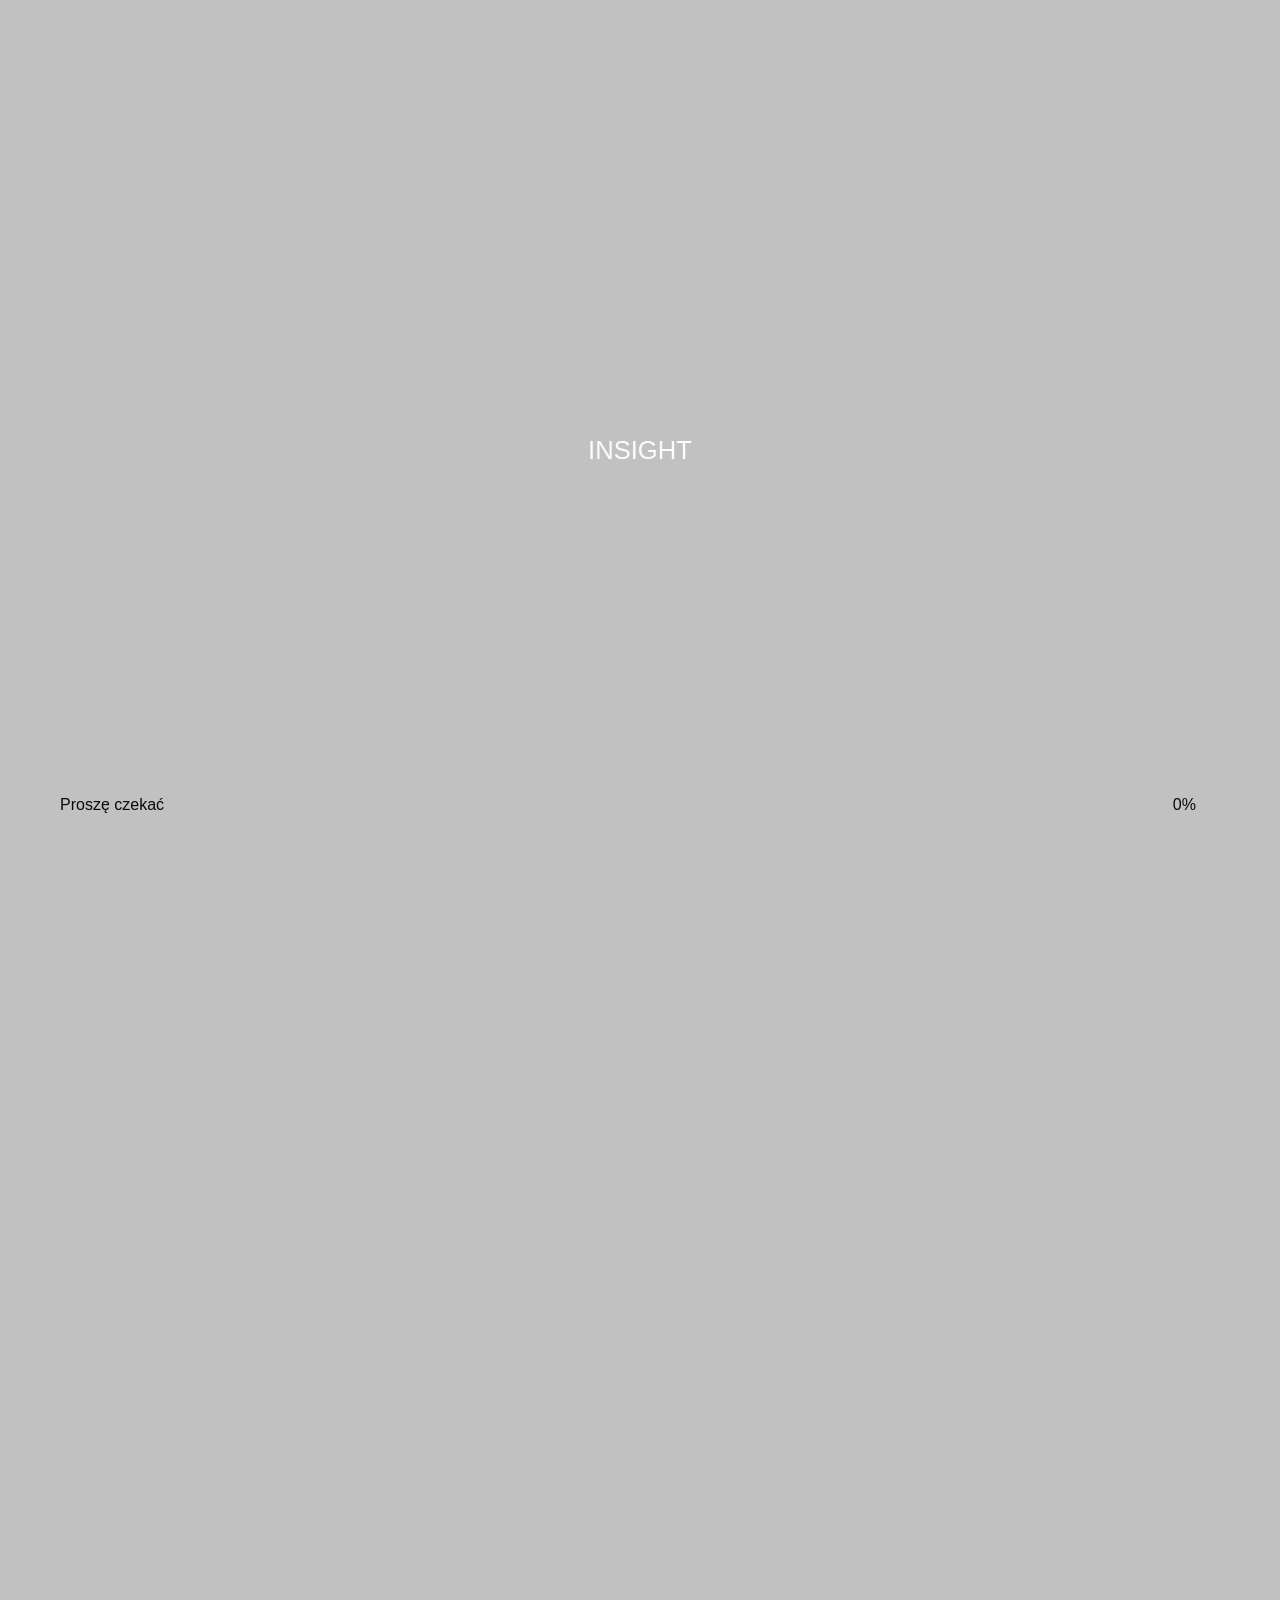
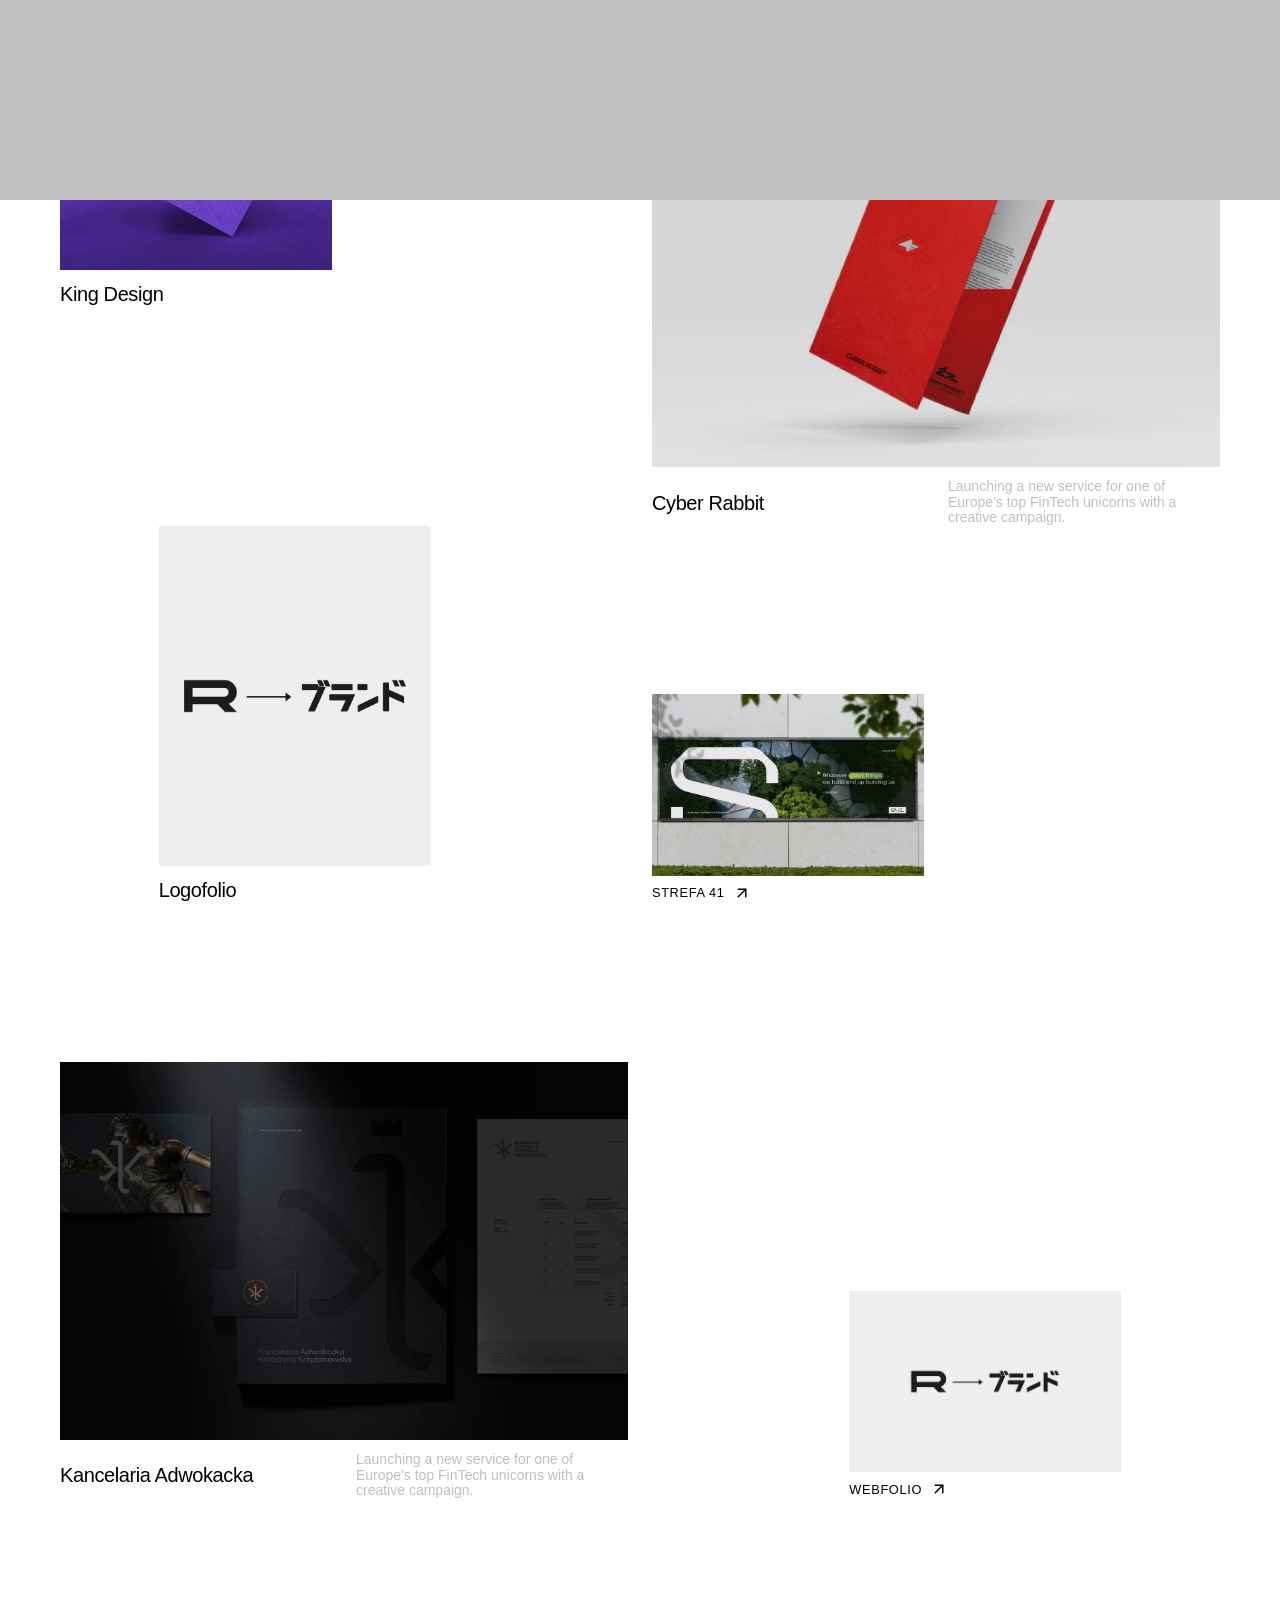
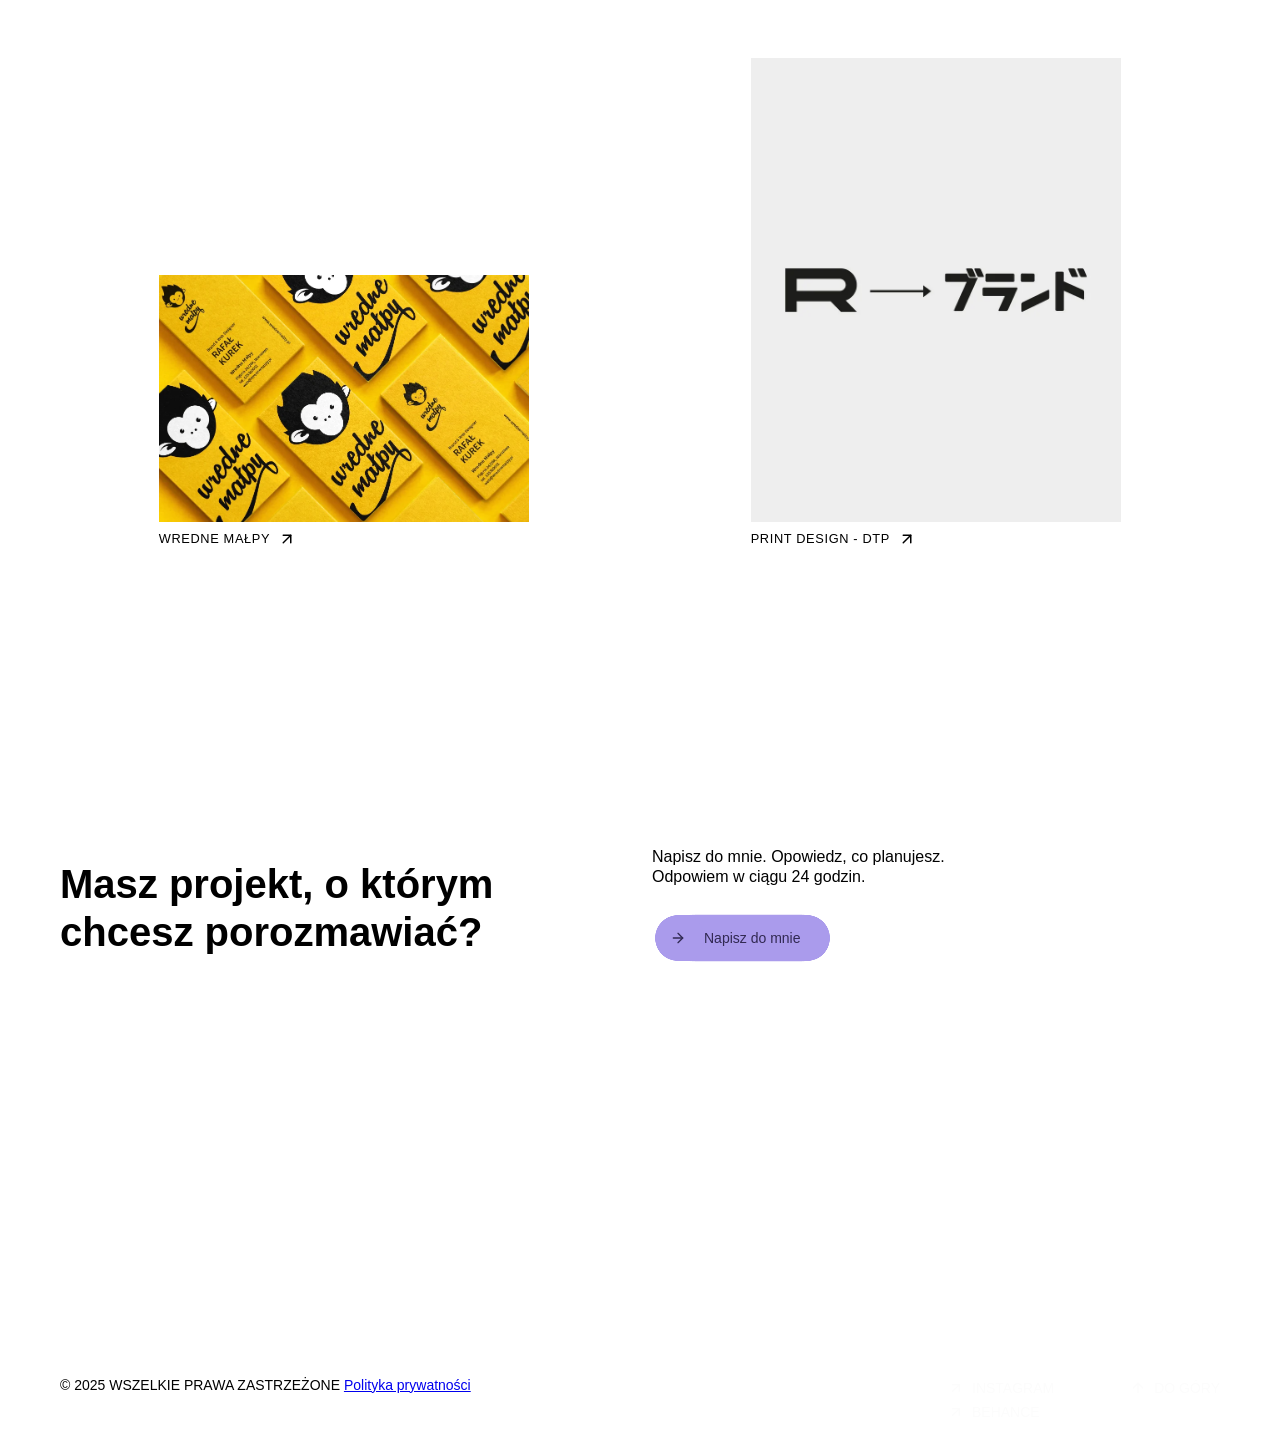
==== commit f93990d1: "Usunięcie komentarzy z CSS i JS, ujednolicenie końców linii (LF) Co-Authored-By: Claude Opus 5.5 <no" ====
--- a/index.html
+++ b/index.html
@@ -1,448 +1,448 @@
-<!DOCTYPE html>
-<html lang="pl">
-<head>
-    <meta charset="UTF-8" />
-    <meta name="viewport" content="width=device-width, initial-scale=1.0" />
-    <title>Rafał Kurek - Brand Designer</title>
-    <meta name="description" content="Rafał Kurek – Brand & Web Designer. Projektuję strategiczną identyfikację wizualną i nowoczesne strony WWW. Wyróżnij swoją markę na rynku. Zobacz portfolio!">
-    <link rel="preload" href="webfonts/DesignerSans.otf" as="font" type="font/otf" crossorigin>
-    <link rel="stylesheet" href="css/variables.css">
-    <link rel="stylesheet" href="css/reset-and-typo.css">
-    <link rel="preload" href="css/layout.css" as="style" onload="this.onload=null;this.rel='stylesheet'">
-    <link rel="preload" href="css/components.css" as="style" onload="this.onload=null;this.rel='stylesheet'">
-    <link rel="preload" href="css/sections.css" as="style" onload="this.onload=null;this.rel='stylesheet'">
-    <noscript>
-        <link rel="stylesheet" href="css/layout.css">
-        <link rel="stylesheet" href="css/components.css">
-        <link rel="stylesheet" href="css/sections.css">
-    </noscript>
-</head>
-<body>
-    <div class="page-transition-overlay"></div>
-
-    <div class="preloader" style="--preloader-bg: #c1c1c1; --preloader-purple: #000000;">
-        <div class="preloader-layer preloader-layer--purple"></div>
-        <div class="preloader-layer preloader-layer--main">
-            <div class="preloader-content">
-                <div class="preloader-words">
-                    <span class="word active">INSIGHT</span>
-                    <span class="word">STRATEGY</span>
-                    <span class="word">CREATE</span>
-                    <span class="word">IMPACT</span>
-                </div>
-                <div class="preloader-status">
-                    <p class="czarne">Proszę czekać</p>
-                    <p class="czarne"><span id="percentage">0</span>%</p>
-                </div>
-            </div>
-        </div>
-    </div>
-
-    <div class="logo-mask-container">
-        <div class="logo-inner-wrapper">
-            <a href="/" aria-label="Strona główna">
-                <span class="logo-type logo-full">RAFAL_KUREK</span>
-                <img src="svg/logo-short-black.svg" alt="Logo RK" class="logo-svg logo-short">
-            </a>
-        </div>
-    </div>
-
-    <div class="logo-mask-container logo-white-version">
-        <div class="logo-inner-wrapper">
-            <a href="/" aria-label="Strona główna">
-                <span class="logo-type logo-full">RAFAL_KUREK</span>
-                <img src="svg/logo-short-white.svg" alt="" class="logo-svg logo-short">
-            </a>
-        </div>
-    </div>
-
-    <div class="logo-text-container">
-        <p class="logo-descriptor"></p>
-    </div>
-
-    <button class="menu-toggle-btn" aria-label="Przełącz nawigację" aria-controls="menu-overlay" aria-expanded="false">
-        <div class="menu-toggle-label-wrapper">
-            <div class="menu-toggle-label-inner">
-                <span class="menu-toggle-label-closed">MENU</span>
-                <span class="menu-toggle-label-open">WRÓĆ</span>
-            </div>
-        </div>
-    </button>
-
-    <div class="menu-overlay" id="menu-overlay" role="dialog" aria-hidden="true">
-        <div class="menu-overlay-header">
-            <a href="/" aria-label="Strona główna">
-                <img src="svg/logo-short-white.svg" alt="Logo RK" class="menu-overlay-logo">
-            </a>
-        </div>
-        <nav class="menu-overlay-nav" aria-label="Nawigacja główna">
-            <ul>
-                <li><a href="index.html">Portfolio</a></li>
-                <li><a href="omnie.html">O mnie</a></li>
-                <li><a href="kontakt.html">Kontakt</a></li>
-            </ul>
-        </nav>
-        <div class="menu-overlay-footer">
-            <p>Jestem Rafał. Od 20 lat projektuję marki, które pracują na wyniki i pozostają w pamięci.</p>
-        </div>
-    </div>
-
-    <div class="scroll-progress-indicator"></div>
-
-    <div class="scroll-progress-percentage">
-        <span id="scroll-percentage-value">0</span>%
-    </div>
-
-    <div class="custom-scrollbar">
-        <div class="scrollbar-thumb"></div>
-    </div>
-
-    <div class="cookie-banner" id="cookieBanner">
-        <div class="cookie-content">
-            <p class="cookie-text">
-                Ta strona używa ciasteczek.<br>
-                <a href="/polityka-prywatnosci">Czytaj więcej.</a>
-            </p>
-            <button class="cookie-accept-button magnetic-item" id="cookieAcceptBtn">AKCEPTUJ</button>
-        </div>
-    </div>
-
-    <div class="custom-cursor" aria-hidden="true">
-        <span class="cursor-text">Przewiń<br> w dół</span>
-    </div>
-
-    <div class="portfolio-cursor" aria-hidden="true">
-        <span class="portfolio-cursor-text">ZOBACZ<br> PROJEKT</span>
-    </div>
-
-    <div class="logo-hover-cursor" aria-hidden="true">
-        <img src="smile.svg" alt="Uśmiechnięta ikona">
-    </div>
-
-    <div class="video-close-cursor">
-        <span class="close-text">zamknij</span>
-    </div>
-
-    <div class="page-wrapper">
-        <div class="parallax-bg-wrapper">
-            <div class="parallax-bg"></div>
-        </div>
-
-        <header class="main-header">
-            <nav class="main-nav">
-                <ul>
-                    <li><a href="index.html" class="js-reveal-nav-item">Portfolio</a></li>
-                    <li><a href="omnie.html" class="js-reveal-nav-item">O Mnie</a></li>
-                    <li><a href="kontakt.html" class="js-reveal-nav-item">Kontakt</a></li>
-                </ul>
-                <div class="icon-mask-wrapper">
-                    <a href="#" class="nav-icon-link js-reveal-nav-item" aria-label="Link specjalny">
-                        <img src="svg/wow1.svg" class="icon-base" alt="">
-                        <img src="svg/wow2.svg" class="icon-hover" alt="">
-                    </a>
-                </div>
-            </nav>
-        </header>
-
-        <main class="content clearfix">
-            <div id="hero"></div>
-
-            <section id="hero-section" data-header-text="BRAND and WEB DESIGNER" class="scroll-section section section-light hero-section js-color-section" data-bg-color="#fcfcfc" data-font-color="#090909" data-logo-theme="dark">
-                <h1 class="hero-title">
-                    <div class="hero-title-wrapper">
-                        <span class="hero-title-text hero-image-span"><img src="img/heroface.webp" alt=""></span>
-                        <span class="hero-title-text">BRAND<span class="h1-conjunction"> and </span>WEB DESIGNER</span>
-                    </div>
-                </h1>
-                <div class="hero-bottom-wrapper">
-                    <div class="hero-intro-text">
-                        <p>Jestem Rafał. Od&nbsp;<span id="liczba-lat"></span>&nbsp;lat projektuję marki, które pracują na wyniki i pozostają w pamięci.</p>
-                        <div class="hero-btn-wrapper">
-                            <a href="#gallery" class="liquid-button js-scroll-to" aria-label="Przejdź do sekcji projekty">
-                                <span class="btn-icon"></span>
-                                <span class="btn-text">
-                                    <span>Moje prace</span>
-                                </span>
-                            </a>
-                        </div>
-                    </div>
-                    <div class="hero-services-list">
-                        <h2> </h2>
-                        <h2> </h2>
-                        <h2> </h2>
-                    </div>
-                </div>
-
-                <div class="video-focus-curtain"></div>
-
-                <div class="hero-center-group">
-                    <div class="showreel-container">
-                        <img src="img/hero02.webp" alt="Okładka showreel" class="showreel-cover-image">
-                        <video class="showreel-image" autoplay loop muted playsinline>
-                            <source src="img/RK.mp4" type="video/mp4">
-                            Twoja przeglądarka nie obsługuje tagu wideo.
-                        </video>
-                    </div>
-                </div>
-
-                <div class="showreel-trigger">
-                    <div class="trigger-images">
-                        <img src="img/minihero1.webp" class="trigger-img active" alt="">
-                        <img src="img/minihero2.webp" class="trigger-img" alt="">
-                        <img src="img/minihero3.webp" class="trigger-img" alt="">
-                        <img src="img/minihero4.webp" class="trigger-img" alt="">
-                        <img src="img/minihero5.webp" class="trigger-img" alt="">
-                    </div>
-                    <span class="trigger-text">showreel</span>
-                </div>
-            </section>
-
-            <section id="about" data-header-text="O mnie i procesie" class="scroll-section section small section-light grid-row js-color-section" data-bg-color="#fcfcfc" data-font-color="#090909" data-logo-theme="dark">
-                <div class="sto_full top240">
-                    <div class="two_third">
-                        <p class="wielkieszare js-stylize-letters width30 bottomplus" id="reveal-text">Moja praca to więcej niż estetyka. To strategia przekuta w formę, która sprawia, że Twoi klienci nie tylko Cię zauważają, ale przede wszystkim z Tobą zostają.</p>
-                    </div>
-                    <div class="one_fourth">
-                        <p class="width30 bottomplus">Przekładam strategię na język designu, tworząc spójne doświadczenia cyfrowe, które budują przewagę rynkową</p>
-                        <a href="#" class="liquid-button" aria-label="Przejdź do strony o mnie">
-                            <span class="btn-icon"></span>
-                            <span class="btn-text">
-                                <span>Poznaj mnie</span>
-                            </span>
-                        </a>
-                    </div>
-                </div>
-            </section>
-
-            <section id="gallery" data-header-text="Wybrane realizacje" class=" section section-light js-color-section" data-bg-color="#fcfcfc" data-font-color="#090909" data-logo-theme="dark">
-                <div class="sto_full top240">
-                    <p>Wybrane realizacje</p>
-                    
-                </div>
-            </section>
-
-            <div class="portfolio-grid">
-                <section class="scroll-section small section section-light js-color-section" data-bg-color="#fcfcfc" data-font-color="#090909" data-logo-theme="dark">
-                    <div class="content" style="padding: 0px;">
-                        <div class="sto_full">
-                            <div class="one_fourth">
-                                <a href="kingdesign.html" class="portfolio-item portfolio-item--large opengallery" data-color="#4e249c">
-                                    <div class="portfolio-image-container">
-                                        <div class="portfolio-image-mask">
-                                            <img src="img/01gallery.webp" alt="Projekt King Design" class="portfolio-image">
-                                        </div>
-                                    </div>
-                                    <div class="portfolio-caption portfolio-caption--extended">
-                                        <div class="portfolio-caption-title">
-                                            <span>King Design</span>
-                                        </div>
-                                    </div>
-                                </a>
-                            </div>
-
-                            <div class="one_half">
-                                <a href="cyberrabbit.html" class="portfolio-item portfolio-item--large opengallery" data-color="#c31717">
-                                    <div class="portfolio-image-container">
-                                        <div class="portfolio-image-mask">
-                                            <img src="img/02gallery.webp" alt="Projekt Studio Reel" class="portfolio-image">
-                                        </div>
-                                    </div>
-                                    <div class="portfolio-caption portfolio-caption--extended">
-                                        <div class="portfolio-caption-title">
-                                            <span>Cyber Rabbit</span>
-                                        </div>
-                                        <div class="portfolio-caption-description">
-                                            <span>Launching a new service for one of Europe's top FinTech unicorns with a creative campaign.</span>
-                                        </div>
-                                    </div>
-                                </a>
-                            </div>
-                        </div>
-
-                        <div class="sto_full">
-                            <div class="one_twelfth"></div>
-                            <div class="one_fourth">
-                                <a href="logofolio.html" class="portfolio-item portfolio-item--large opengallery" data-color="#56c01c">
-                                    <div class="portfolio-image-container2">
-                                        <div class="portfolio-image-mask">
-                                            <img src="img/other01.webp" alt="Projekt King Design" class="portfolio-image">
-                                        </div>
-                                    </div>
-                                    <div class="portfolio-caption portfolio-caption--extended">
-                                        <div class="portfolio-caption-title">
-                                            <span>Logofolio</span>
-                                        </div>
-                                    </div>
-                                </a>
-                            </div>
-                            <div class="one_sixth"></div>
-
-                            <div class="one_fourth self-bottom">
-                                <a href="strefa41.html" class="portfolio-item opengallery" data-color="#c31717">
-                                    <div class="portfolio-image-container">
-                                        <img src="img/04gallery.webp" alt="Projekt Studio Reel" class="portfolio-image">
-                                    </div>
-                                    <div class="portfolio-caption">
-                                        <span class="portfolio-caption-text">Strefa 41</span>
-                                        <div class="portfolio-caption-arrow" aria-hidden="true">
-                                            <svg width="18" height="18" viewBox="0 0 24 24" fill="none" xmlns="http://www.w3.org/2000/svg"><path d="M7 17L17 7" stroke="currentColor" stroke-width="2" stroke-linecap="round" stroke-linejoin="round"/><path d="M7 7H17V17" stroke="currentColor" stroke-width="2" stroke-linecap="round" stroke-linejoin="round"/></svg>
-                                        </div>
-                                    </div>
-                                </a>
-                            </div>
-                            <div class="one_fourth"></div>
-                        </div>
-
-                        <div class="sto_full gallery_top160">
-                            <div class="one_half">
-                                <a href="kancelaria.html" class="portfolio-item portfolio-item--large opengallery" data-color="#7c7366">
-                                    <div class="portfolio-image-container">
-                                        <div class="portfolio-image-mask">
-                                            <img src="img/03gallery.webp" alt="Projekt Studio Reel" class="portfolio-image">
-                                        </div>
-                                    </div>
-                                    <div class="portfolio-caption portfolio-caption--extended">
-                                        <div class="portfolio-caption-title">
-                                            <span>Kancelaria Adwokacka</span>
-                                        </div>
-                                        <div class="portfolio-caption-description">
-                                            <span>Launching a new service for one of Europe's top FinTech unicorns with a creative campaign.</span>
-                                        </div>
-                                    </div>
-                                </a>
-                            </div>
-                            <div class="one_sixth"></div>
-
-                            <div class="one_fourth self-bottom">
-                                <a href="webfolio.html" class="portfolio-item opengallery" data-color="#c31717">
-                                    <div class="portfolio-image-container">
-                                        <img src="img/other02.webp" alt="Projekt Studio Reel" class="portfolio-image">
-                                    </div>
-                                    <div class="portfolio-caption">
-                                        <span class="portfolio-caption-text">Webfolio</span>
-                                        <div class="portfolio-caption-arrow" aria-hidden="true">
-                                            <svg width="18" height="18" viewBox="0 0 24 24" fill="none" xmlns="http://www.w3.org/2000/svg"><path d="M7 17L17 7" stroke="currentColor" stroke-width="2" stroke-linecap="round" stroke-linejoin="round"/><path d="M7 7H17V17" stroke="currentColor" stroke-width="2" stroke-linecap="round" stroke-linejoin="round"/></svg>
-                                        </div>
-                                    </div>
-                                </a>
-                            </div>
-                            <div class="one_twelfth"></div>
-                        </div>
-                    </div>
-                </section>
-            </div>
-
-            <section class="scroll-section small section section-dark-bg js-color-section" data-bg-color="#090909" data-font-color="#ffffff" data-logo-theme="light">
-                <div class="sto_full gallery_top160 blend-difference-group">
-                    <div class="one_twelfth"></div>
-                    <div class="one_third self-bottom">
-                        <a href="wredne.html" class="portfolio-item opengallery" data-color="#ffd200">
-                            <div class="portfolio-image-container">
-                                <img src="img/malpy01.webp" alt="Projekt numer 3" class="portfolio-image">
-                            </div>
-                            <div class="portfolio-caption">
-                                <span class="portfolio-caption-text">Wredne Małpy</span>
-                                <div class="portfolio-caption-arrow" aria-hidden="true">
-                                    <svg width="18" height="18" viewBox="0 0 24 24" fill="none" xmlns="http://www.w3.org/2000/svg"><path d="M7 17L17 7" stroke="currentColor" stroke-width="2" stroke-linecap="round" stroke-linejoin="round"/><path d="M7 7H17V17" stroke="currentColor" stroke-width="2" stroke-linecap="round" stroke-linejoin="round"/></svg>
-                                </div>
-                            </div>
-                        </a>
-                    </div>
-                    <div class="one_sixth"></div>
-                    <div class="one_third">
-                        <a href="#" class="portfolio-item is-vertical opengallery" data-color="#0aae16">
-                            <div class="portfolio-image-container">
-                                <img src="img/other01.webp" alt="Projekt King Design" class="portfolio-image">
-                            </div>
-                            <div class="portfolio-caption">
-                                <span class="portfolio-caption-text">Print Design - DTP</span>
-                                <div class="portfolio-caption-arrow" aria-hidden="true">
-                                    <svg width="18" height="18" viewBox="0 0 24 24" fill="none" xmlns="http://www.w3.org/2000/svg"><path d="M7 17L17 7" stroke="currentColor" stroke-width="2" stroke-linecap="round" stroke-linejoin="round"/><path d="M7 7H17V17" stroke="currentColor" stroke-width="2" stroke-linecap="round" stroke-linejoin="round"/></svg>
-                                </div>
-                            </div>
-                        </a>
-                    </div>
-                    <div class="one_twelfth"></div>
-                </div>
-            </section>
-
-            <section class="scroll-section section-dark-bg js-color-section" data-bg-color="#090909" data-font-color="#fcfcfc" data-logo-theme="light">
-                <div class="sto_full_end">
-                    <div class="one_half">
-                        <h1 class="js-stylize-letters width20">
-                            Masz projekt, o którym chcesz porozmawiać?
-                        </h1>
-                    </div>
-                    <div class="one_half">
-                        <p>
-                            Napisz do mnie. Opowiedz, co planujesz. <br>Odpowiem w ciągu 24 godzin.
-                        </p>
-                        <a href="kontakt.html" class="liquid-button" aria-label="Przejdź do kontaktu">
-                            <span class="btn-icon"></span>
-                            <span class="btn-text">
-                                <span>Napisz do mnie</span>
-                            </span>
-                        </a>
-                    </div>
-                    <div class="sto_footer">
-                        <div class="one_half bottomfooter">
-                            <img src="svg/logo_white_1on2.svg" alt="Logo Rafał Kurek - stopka" class="logo-footer-two">
-                        </div>
-                        <div class="one_half space-between-vertical">
-                            <img src="svg/logo_white_2on2.svg" alt="Logo Rafał Kurek - stopka" class="logo-footer-two">
-                        </div>
-
-                        <div class="one_half top24 ">
-                            <p class="onefour">© 2025 WSZELKIE PRAWA ZASTRZEŻONE <a href="kontakt.html">Polityka prywatności</a></p>
-                        </div>
-
-                        <div class="one_fourth footer-info-box top24 bottom24">
-                            <div class="align-bottom">
-                                <a href="https://www.instagram.com/rafalkurek_design/" class="footer-link" target="_blank" rel="noopener noreferrer">
-                                    <span class="footer-icon icon-diagonal"></span>
-                                    <span class="footer-text">INSTAGRAM</span>
-                                </a>
-                                <a href="#" class="footer-link" target="_blank" rel="noopener noreferrer">
-                                    <span class="footer-icon icon-diagonal"></span>
-                                    <span class="footer-text">Behance</span>
-                                </a>
-                            </div>
-                            <div>
-                                <a href="#hero" class="footer-link scroll-top js-scroll-to">
-                                    <span class="footer-icon-group">
-                                        <span class="footer-icon icon-up"></span>
-                                        <span class="footer-icon icon-up"></span>
-                                    </span>
-                                    <span class="footer-text">DO GÓRY</span>
-                                </a>
-                            </div>
-                        </div>
-                    </div>
-                </div>
-            </section>
-        </main>
-    </div>
-
-    <script src="https://cdnjs.cloudflare.com/ajax/libs/gsap/3.12.5/gsap.min.js" defer></script>
-    <script src="https://cdnjs.cloudflare.com/ajax/libs/gsap/3.12.5/ScrollTrigger.min.js" defer></script>
-    <script src="https://unpkg.com/@studio-freight/lenis@1.0.42/dist/lenis.min.js"></script>
-    <script src="https://cdnjs.cloudflare.com/ajax/libs/gsap/3.12.5/ScrollToPlugin.min.js" defer></script>
-    <script src="https://unpkg.com/split-type"></script>
-    <script src="js/script.js" defer></script>
-    <script src="js/home.js" defer></script>
-
-    <svg style="position: absolute; width: 0; height: 0; pointer-events: none;">
-        <defs>
-            <filter id="goo-button">
-                <feGaussianBlur in="SourceGraphic" stdDeviation="5" result="blur" />
-                <feColorMatrix in="blur" mode="matrix" values="
-                    1 0 0 0 0  
-                    0 1 0 0 0  
-                    0 0 1 0 0  
-                    0 0 0 26 -18" result="goo" />
-                <feComposite in="SourceGraphic" in2="goo" operator="atop"/>
-            </filter>
-        </defs>
-    </svg>
-</body>
-</html>+<!DOCTYPE html>
+<html lang="pl">
+<head>
+    <meta charset="UTF-8" />
+    <meta name="viewport" content="width=device-width, initial-scale=1.0" />
+    <title>Rafał Kurek - Brand Designer</title>
+    <meta name="description" content="Rafał Kurek – Brand & Web Designer. Projektuję strategiczną identyfikację wizualną i nowoczesne strony WWW. Wyróżnij swoją markę na rynku. Zobacz portfolio!">
+    <link rel="preload" href="webfonts/DesignerSans.otf" as="font" type="font/otf" crossorigin>
+    <link rel="stylesheet" href="css/variables.css">
+    <link rel="stylesheet" href="css/reset-and-typo.css">
+    <link rel="preload" href="css/layout.css" as="style" onload="this.onload=null;this.rel='stylesheet'">
+    <link rel="preload" href="css/components.css" as="style" onload="this.onload=null;this.rel='stylesheet'">
+    <link rel="preload" href="css/sections.css" as="style" onload="this.onload=null;this.rel='stylesheet'">
+    <noscript>
+        <link rel="stylesheet" href="css/layout.css">
+        <link rel="stylesheet" href="css/components.css">
+        <link rel="stylesheet" href="css/sections.css">
+    </noscript>
+</head>
+<body>
+    <div class="page-transition-overlay"></div>
+
+    <div class="preloader" style="--preloader-bg: #c1c1c1; --preloader-purple: #000000;">
+        <div class="preloader-layer preloader-layer--purple"></div>
+        <div class="preloader-layer preloader-layer--main">
+            <div class="preloader-content">
+                <div class="preloader-words">
+                    <span class="word active">INSIGHT</span>
+                    <span class="word">STRATEGY</span>
+                    <span class="word">CREATE</span>
+                    <span class="word">IMPACT</span>
+                </div>
+                <div class="preloader-status">
+                    <p class="czarne">Proszę czekać</p>
+                    <p class="czarne"><span id="percentage">0</span>%</p>
+                </div>
+            </div>
+        </div>
+    </div>
+
+    <div class="logo-mask-container">
+        <div class="logo-inner-wrapper">
+            <a href="/" aria-label="Strona główna">
+                <span class="logo-type logo-full">RAFAL_KUREK</span>
+                <img src="svg/logo-short-black.svg" alt="Logo RK" class="logo-svg logo-short">
+            </a>
+        </div>
+    </div>
+
+    <div class="logo-mask-container logo-white-version">
+        <div class="logo-inner-wrapper">
+            <a href="/" aria-label="Strona główna">
+                <span class="logo-type logo-full">RAFAL_KUREK</span>
+                <img src="svg/logo-short-white.svg" alt="" class="logo-svg logo-short">
+            </a>
+        </div>
+    </div>
+
+    <div class="logo-text-container">
+        <p class="logo-descriptor"></p>
+    </div>
+
+    <button class="menu-toggle-btn" aria-label="Przełącz nawigację" aria-controls="menu-overlay" aria-expanded="false">
+        <div class="menu-toggle-label-wrapper">
+            <div class="menu-toggle-label-inner">
+                <span class="menu-toggle-label-closed">MENU</span>
+                <span class="menu-toggle-label-open">WRÓĆ</span>
+            </div>
+        </div>
+    </button>
+
+    <div class="menu-overlay" id="menu-overlay" role="dialog" aria-hidden="true">
+        <div class="menu-overlay-header">
+            <a href="/" aria-label="Strona główna">
+                <img src="svg/logo-short-white.svg" alt="Logo RK" class="menu-overlay-logo">
+            </a>
+        </div>
+        <nav class="menu-overlay-nav" aria-label="Nawigacja główna">
+            <ul>
+                <li><a href="index.html">Portfolio</a></li>
+                <li><a href="omnie.html">O mnie</a></li>
+                <li><a href="kontakt.html">Kontakt</a></li>
+            </ul>
+        </nav>
+        <div class="menu-overlay-footer">
+            <p>Jestem Rafał. Od 20 lat projektuję marki, które pracują na wyniki i pozostają w pamięci.</p>
+        </div>
+    </div>
+
+    <div class="scroll-progress-indicator"></div>
+
+    <div class="scroll-progress-percentage">
+        <span id="scroll-percentage-value">0</span>%
+    </div>
+
+    <div class="custom-scrollbar">
+        <div class="scrollbar-thumb"></div>
+    </div>
+
+    <div class="cookie-banner" id="cookieBanner">
+        <div class="cookie-content">
+            <p class="cookie-text">
+                Ta strona używa ciasteczek.<br>
+                <a href="/polityka-prywatnosci">Czytaj więcej.</a>
+            </p>
+            <button class="cookie-accept-button magnetic-item" id="cookieAcceptBtn">AKCEPTUJ</button>
+        </div>
+    </div>
+
+    <div class="custom-cursor" aria-hidden="true">
+        <span class="cursor-text">Przewiń<br> w dół</span>
+    </div>
+
+    <div class="portfolio-cursor" aria-hidden="true">
+        <span class="portfolio-cursor-text">ZOBACZ<br> PROJEKT</span>
+    </div>
+
+    <div class="logo-hover-cursor" aria-hidden="true">
+        <img src="smile.svg" alt="Uśmiechnięta ikona">
+    </div>
+
+    <div class="video-close-cursor">
+        <span class="close-text">zamknij</span>
+    </div>
+
+    <div class="page-wrapper">
+        <div class="parallax-bg-wrapper">
+            <div class="parallax-bg"></div>
+        </div>
+
+        <header class="main-header">
+            <nav class="main-nav">
+                <ul>
+                    <li><a href="index.html" class="js-reveal-nav-item">Portfolio</a></li>
+                    <li><a href="omnie.html" class="js-reveal-nav-item">O Mnie</a></li>
+                    <li><a href="kontakt.html" class="js-reveal-nav-item">Kontakt</a></li>
+                </ul>
+                <div class="icon-mask-wrapper">
+                    <a href="#" class="nav-icon-link js-reveal-nav-item" aria-label="Link specjalny">
+                        <img src="svg/wow1.svg" class="icon-base" alt="">
+                        <img src="svg/wow2.svg" class="icon-hover" alt="">
+                    </a>
+                </div>
+            </nav>
+        </header>
+
+        <main class="content clearfix">
+            <div id="hero"></div>
+
+            <section id="hero-section" data-header-text="BRAND and WEB DESIGNER" class="scroll-section section section-light hero-section js-color-section" data-bg-color="#fcfcfc" data-font-color="#090909" data-logo-theme="dark">
+                <h1 class="hero-title">
+                    <div class="hero-title-wrapper">
+                        <span class="hero-title-text hero-image-span"><img src="img/heroface.webp" alt=""></span>
+                        <span class="hero-title-text">BRAND<span class="h1-conjunction"> and </span>WEB DESIGNER</span>
+                    </div>
+                </h1>
+                <div class="hero-bottom-wrapper">
+                    <div class="hero-intro-text">
+                        <p>Jestem Rafał. Od&nbsp;<span id="liczba-lat"></span>&nbsp;lat projektuję marki, które pracują na wyniki i pozostają w pamięci.</p>
+                        <div class="hero-btn-wrapper">
+                            <a href="#gallery" class="liquid-button js-scroll-to" aria-label="Przejdź do sekcji projekty">
+                                <span class="btn-icon"></span>
+                                <span class="btn-text">
+                                    <span>Moje prace</span>
+                                </span>
+                            </a>
+                        </div>
+                    </div>
+                    <div class="hero-services-list">
+                        <h2> </h2>
+                        <h2> </h2>
+                        <h2> </h2>
+                    </div>
+                </div>
+
+                <div class="video-focus-curtain"></div>
+
+                <div class="hero-center-group">
+                    <div class="showreel-container">
+                        <img src="img/hero02.webp" alt="Okładka showreel" class="showreel-cover-image">
+                        <video class="showreel-image" autoplay loop muted playsinline>
+                            <source src="img/RK.mp4" type="video/mp4">
+                            Twoja przeglądarka nie obsługuje tagu wideo.
+                        </video>
+                    </div>
+                </div>
+
+                <div class="showreel-trigger">
+                    <div class="trigger-images">
+                        <img src="img/minihero1.webp" class="trigger-img active" alt="">
+                        <img src="img/minihero2.webp" class="trigger-img" alt="">
+                        <img src="img/minihero3.webp" class="trigger-img" alt="">
+                        <img src="img/minihero4.webp" class="trigger-img" alt="">
+                        <img src="img/minihero5.webp" class="trigger-img" alt="">
+                    </div>
+                    <span class="trigger-text">showreel</span>
+                </div>
+            </section>
+
+            <section id="about" data-header-text="O mnie i procesie" class="scroll-section section small section-light grid-row js-color-section" data-bg-color="#fcfcfc" data-font-color="#090909" data-logo-theme="dark">
+                <div class="sto_full top240">
+                    <div class="two_third">
+                        <p class="wielkieszare js-stylize-letters width30 bottomplus" id="reveal-text">Moja praca to więcej niż estetyka. To strategia przekuta w formę, która sprawia, że Twoi klienci nie tylko Cię zauważają, ale przede wszystkim z Tobą zostają.</p>
+                    </div>
+                    <div class="one_fourth">
+                        <p class="width30 bottomplus">Przekładam strategię na język designu, tworząc spójne doświadczenia cyfrowe, które budują przewagę rynkową</p>
+                        <a href="#" class="liquid-button" aria-label="Przejdź do strony o mnie">
+                            <span class="btn-icon"></span>
+                            <span class="btn-text">
+                                <span>Poznaj mnie</span>
+                            </span>
+                        </a>
+                    </div>
+                </div>
+            </section>
+
+            <section id="gallery" data-header-text="Wybrane realizacje" class=" section section-light js-color-section" data-bg-color="#fcfcfc" data-font-color="#090909" data-logo-theme="dark">
+                <div class="sto_full top240">
+                    <p>Wybrane realizacje</p>
+
+                </div>
+            </section>
+
+            <div class="portfolio-grid">
+                <section class="scroll-section small section section-light js-color-section" data-bg-color="#fcfcfc" data-font-color="#090909" data-logo-theme="dark">
+                    <div class="content" style="padding: 0px;">
+                        <div class="sto_full">
+                            <div class="one_fourth">
+                                <a href="kingdesign.html" class="portfolio-item portfolio-item--large opengallery" data-color="#4e249c">
+                                    <div class="portfolio-image-container">
+                                        <div class="portfolio-image-mask">
+                                            <img src="img/01gallery.webp" alt="Projekt King Design" class="portfolio-image">
+                                        </div>
+                                    </div>
+                                    <div class="portfolio-caption portfolio-caption--extended">
+                                        <div class="portfolio-caption-title">
+                                            <span>King Design</span>
+                                        </div>
+                                    </div>
+                                </a>
+                            </div>
+
+                            <div class="one_half">
+                                <a href="cyberrabbit.html" class="portfolio-item portfolio-item--large opengallery" data-color="#c31717">
+                                    <div class="portfolio-image-container">
+                                        <div class="portfolio-image-mask">
+                                            <img src="img/02gallery.webp" alt="Projekt Studio Reel" class="portfolio-image">
+                                        </div>
+                                    </div>
+                                    <div class="portfolio-caption portfolio-caption--extended">
+                                        <div class="portfolio-caption-title">
+                                            <span>Cyber Rabbit</span>
+                                        </div>
+                                        <div class="portfolio-caption-description">
+                                            <span>Launching a new service for one of Europe's top FinTech unicorns with a creative campaign.</span>
+                                        </div>
+                                    </div>
+                                </a>
+                            </div>
+                        </div>
+
+                        <div class="sto_full">
+                            <div class="one_twelfth"></div>
+                            <div class="one_fourth">
+                                <a href="logofolio.html" class="portfolio-item portfolio-item--large opengallery" data-color="#56c01c">
+                                    <div class="portfolio-image-container2">
+                                        <div class="portfolio-image-mask">
+                                            <img src="img/other01.webp" alt="Projekt King Design" class="portfolio-image">
+                                        </div>
+                                    </div>
+                                    <div class="portfolio-caption portfolio-caption--extended">
+                                        <div class="portfolio-caption-title">
+                                            <span>Logofolio</span>
+                                        </div>
+                                    </div>
+                                </a>
+                            </div>
+                            <div class="one_sixth"></div>
+
+                            <div class="one_fourth self-bottom">
+                                <a href="strefa41.html" class="portfolio-item opengallery" data-color="#c31717">
+                                    <div class="portfolio-image-container">
+                                        <img src="img/04gallery.webp" alt="Projekt Studio Reel" class="portfolio-image">
+                                    </div>
+                                    <div class="portfolio-caption">
+                                        <span class="portfolio-caption-text">Strefa 41</span>
+                                        <div class="portfolio-caption-arrow" aria-hidden="true">
+                                            <svg width="18" height="18" viewBox="0 0 24 24" fill="none" xmlns="http://www.w3.org/2000/svg"><path d="M7 17L17 7" stroke="currentColor" stroke-width="2" stroke-linecap="round" stroke-linejoin="round"/><path d="M7 7H17V17" stroke="currentColor" stroke-width="2" stroke-linecap="round" stroke-linejoin="round"/></svg>
+                                        </div>
+                                    </div>
+                                </a>
+                            </div>
+                            <div class="one_fourth"></div>
+                        </div>
+
+                        <div class="sto_full gallery_top160">
+                            <div class="one_half">
+                                <a href="kancelaria.html" class="portfolio-item portfolio-item--large opengallery" data-color="#7c7366">
+                                    <div class="portfolio-image-container">
+                                        <div class="portfolio-image-mask">
+                                            <img src="img/03gallery.webp" alt="Projekt Studio Reel" class="portfolio-image">
+                                        </div>
+                                    </div>
+                                    <div class="portfolio-caption portfolio-caption--extended">
+                                        <div class="portfolio-caption-title">
+                                            <span>Kancelaria Adwokacka</span>
+                                        </div>
+                                        <div class="portfolio-caption-description">
+                                            <span>Launching a new service for one of Europe's top FinTech unicorns with a creative campaign.</span>
+                                        </div>
+                                    </div>
+                                </a>
+                            </div>
+                            <div class="one_sixth"></div>
+
+                            <div class="one_fourth self-bottom">
+                                <a href="webfolio.html" class="portfolio-item opengallery" data-color="#c31717">
+                                    <div class="portfolio-image-container">
+                                        <img src="img/other02.webp" alt="Projekt Studio Reel" class="portfolio-image">
+                                    </div>
+                                    <div class="portfolio-caption">
+                                        <span class="portfolio-caption-text">Webfolio</span>
+                                        <div class="portfolio-caption-arrow" aria-hidden="true">
+                                            <svg width="18" height="18" viewBox="0 0 24 24" fill="none" xmlns="http://www.w3.org/2000/svg"><path d="M7 17L17 7" stroke="currentColor" stroke-width="2" stroke-linecap="round" stroke-linejoin="round"/><path d="M7 7H17V17" stroke="currentColor" stroke-width="2" stroke-linecap="round" stroke-linejoin="round"/></svg>
+                                        </div>
+                                    </div>
+                                </a>
+                            </div>
+                            <div class="one_twelfth"></div>
+                        </div>
+                    </div>
+                </section>
+            </div>
+
+            <section class="scroll-section small section section-dark-bg js-color-section" data-bg-color="#090909" data-font-color="#ffffff" data-logo-theme="light">
+                <div class="sto_full gallery_top160 blend-difference-group">
+                    <div class="one_twelfth"></div>
+                    <div class="one_third self-bottom">
+                        <a href="wredne.html" class="portfolio-item opengallery" data-color="#ffd200">
+                            <div class="portfolio-image-container">
+                                <img src="img/malpy01.webp" alt="Projekt numer 3" class="portfolio-image">
+                            </div>
+                            <div class="portfolio-caption">
+                                <span class="portfolio-caption-text">Wredne Małpy</span>
+                                <div class="portfolio-caption-arrow" aria-hidden="true">
+                                    <svg width="18" height="18" viewBox="0 0 24 24" fill="none" xmlns="http://www.w3.org/2000/svg"><path d="M7 17L17 7" stroke="currentColor" stroke-width="2" stroke-linecap="round" stroke-linejoin="round"/><path d="M7 7H17V17" stroke="currentColor" stroke-width="2" stroke-linecap="round" stroke-linejoin="round"/></svg>
+                                </div>
+                            </div>
+                        </a>
+                    </div>
+                    <div class="one_sixth"></div>
+                    <div class="one_third">
+                        <a href="#" class="portfolio-item is-vertical opengallery" data-color="#0aae16">
+                            <div class="portfolio-image-container">
+                                <img src="img/other01.webp" alt="Projekt King Design" class="portfolio-image">
+                            </div>
+                            <div class="portfolio-caption">
+                                <span class="portfolio-caption-text">Print Design - DTP</span>
+                                <div class="portfolio-caption-arrow" aria-hidden="true">
+                                    <svg width="18" height="18" viewBox="0 0 24 24" fill="none" xmlns="http://www.w3.org/2000/svg"><path d="M7 17L17 7" stroke="currentColor" stroke-width="2" stroke-linecap="round" stroke-linejoin="round"/><path d="M7 7H17V17" stroke="currentColor" stroke-width="2" stroke-linecap="round" stroke-linejoin="round"/></svg>
+                                </div>
+                            </div>
+                        </a>
+                    </div>
+                    <div class="one_twelfth"></div>
+                </div>
+            </section>
+
+            <section class="scroll-section section-dark-bg js-color-section" data-bg-color="#090909" data-font-color="#fcfcfc" data-logo-theme="light">
+                <div class="sto_full_end">
+                    <div class="one_half">
+                        <h1 class="js-stylize-letters width20">
+                            Masz projekt, o którym chcesz porozmawiać?
+                        </h1>
+                    </div>
+                    <div class="one_half">
+                        <p>
+                            Napisz do mnie. Opowiedz, co planujesz. <br>Odpowiem w ciągu 24 godzin.
+                        </p>
+                        <a href="kontakt.html" class="liquid-button" aria-label="Przejdź do kontaktu">
+                            <span class="btn-icon"></span>
+                            <span class="btn-text">
+                                <span>Napisz do mnie</span>
+                            </span>
+                        </a>
+                    </div>
+                    <div class="sto_footer">
+                        <div class="one_half bottomfooter">
+                            <img src="svg/logo_white_1on2.svg" alt="Logo Rafał Kurek - stopka" class="logo-footer-two">
+                        </div>
+                        <div class="one_half space-between-vertical">
+                            <img src="svg/logo_white_2on2.svg" alt="Logo Rafał Kurek - stopka" class="logo-footer-two">
+                        </div>
+
+                        <div class="one_half top24 ">
+                            <p class="onefour">© 2025 WSZELKIE PRAWA ZASTRZEŻONE <a href="kontakt.html">Polityka prywatności</a></p>
+                        </div>
+
+                        <div class="one_fourth footer-info-box top24 bottom24">
+                            <div class="align-bottom">
+                                <a href="https://www.instagram.com/rafalkurek_design/" class="footer-link" target="_blank" rel="noopener noreferrer">
+                                    <span class="footer-icon icon-diagonal"></span>
+                                    <span class="footer-text">INSTAGRAM</span>
+                                </a>
+                                <a href="#" class="footer-link" target="_blank" rel="noopener noreferrer">
+                                    <span class="footer-icon icon-diagonal"></span>
+                                    <span class="footer-text">Behance</span>
+                                </a>
+                            </div>
+                            <div>
+                                <a href="#hero" class="footer-link scroll-top js-scroll-to">
+                                    <span class="footer-icon-group">
+                                        <span class="footer-icon icon-up"></span>
+                                        <span class="footer-icon icon-up"></span>
+                                    </span>
+                                    <span class="footer-text">DO GÓRY</span>
+                                </a>
+                            </div>
+                        </div>
+                    </div>
+                </div>
+            </section>
+        </main>
+    </div>
+
+    <script src="https://cdnjs.cloudflare.com/ajax/libs/gsap/3.12.5/gsap.min.js" defer></script>
+    <script src="https://cdnjs.cloudflare.com/ajax/libs/gsap/3.12.5/ScrollTrigger.min.js" defer></script>
+    <script src="https://unpkg.com/@studio-freight/lenis@1.0.42/dist/lenis.min.js"></script>
+    <script src="https://cdnjs.cloudflare.com/ajax/libs/gsap/3.12.5/ScrollToPlugin.min.js" defer></script>
+    <script src="https://unpkg.com/split-type"></script>
+    <script src="js/script.js" defer></script>
+    <script src="js/home.js" defer></script>
+
+    <svg style="position: absolute; width: 0; height: 0; pointer-events: none;">
+        <defs>
+            <filter id="goo-button">
+                <feGaussianBlur in="SourceGraphic" stdDeviation="5" result="blur" />
+                <feColorMatrix in="blur" mode="matrix" values="
+                    1 0 0 0 0
+                    0 1 0 0 0
+                    0 0 1 0 0
+                    0 0 0 26 -18" result="goo" />
+                <feComposite in="SourceGraphic" in2="goo" operator="atop"/>
+            </filter>
+        </defs>
+    </svg>
+</body>
+</html>
--- a/css/variables.css
+++ b/css/variables.css
@@ -1,75 +1,73 @@
-/* ==================== 1. ZMIENNE I FONTY (variables.css) ==================== */
-
-@font-face {
-    font-family: 'DesignerSans';
-    src: url('../webfonts/DesignerSans.otf');
-    font-display: swap;
-}
-
-:root {
-    --black-color: #090909;
-    --black-color-font: #090909;
-    --gray-color-font: #bfbfbf;
-    --light-color: #fcfcfc;
-    --light-color-font: #fcfcfc;
-    --secondary-color: #5e4caf;
-    --border-color: #444444;
-    --grid-margin: 40px;
-    --grid-margin-small: 20px;
-    --gap: 24px;
-    --padding-top-s: 40px;
-    --padding-top-m: 80px;
-    --padding-top-l: 160px;
-    --logo-height: 14px;
-    --font-family-base: Satoshi, Roboto, Arial, sans-serif;
-    --font-xxs: 0.725rem;
-    --font-xs: 0.875rem;
-    --font-s: 1rem;
-    --font-m: 1.5rem;
-    --font-l: 2rem;
-    --font-xl: 2.5rem;
-    --font-xxl: 2rem;
-    --font-quote: 1.375rem;
-    --font-hero-1: 4rem;
-    --bp-tablet:   768px;
-    --bp-laptop:  1024px;
-    --bp-desktop: 1440px;
-    --bp-ultra:   1920px;
-}
-
-@media (min-width: 768px) {
-    :root {
-        --container-max-width: 1440px;
-        --grid-margin: 60px;
-        --grid-margin-small: 30px;
-        --padding-top-s: 80px;
-        --padding-top-m: 160px;
-        --padding-top-l: 240px;
-        --font-m: 1.5rem;
-        --font-l: max(1.75rem, 3vw, 2.5rem);
-        --font-xxl: 2.5rem;
-        --font-hero-1: 12.5rem;
-    }
-}
-
-@media (min-width: 1440px) {
-    :root {
-        --font-m: 1.5rem;
-        --font-l: 2rem;
-        --font-xl: 2.5rem;
-        --font-xxl: 2.75rem;
-        --font-quote: 1.1rem;
-        --font-hero-1: clamp(10rem, 13.5vw, 14rem);
-    }
-}
-
-@media (min-width: 1920px) {
-    :root {
-        --font-m: 1.5rem;
-        --font-l: 2rem;
-        --font-xl: 2.5rem;
-        --font-xxl: 3.375rem;
-        --font-quote: 1.375rem;
-        --font-hero-1: clamp(10rem, 13.5vw, 14rem);
-    }
-}+@font-face {
+    font-family: 'DesignerSans';
+    src: url('../webfonts/DesignerSans.otf');
+    font-display: swap;
+}
+
+:root {
+    --black-color: #090909;
+    --black-color-font: #090909;
+    --gray-color-font: #bfbfbf;
+    --light-color: #fcfcfc;
+    --light-color-font: #fcfcfc;
+    --secondary-color: #5e4caf;
+    --border-color: #444444;
+    --grid-margin: 40px;
+    --grid-margin-small: 20px;
+    --gap: 24px;
+    --padding-top-s: 40px;
+    --padding-top-m: 80px;
+    --padding-top-l: 160px;
+    --logo-height: 14px;
+    --font-family-base: Satoshi, Roboto, Arial, sans-serif;
+    --font-xxs: 0.725rem;
+    --font-xs: 0.875rem;
+    --font-s: 1rem;
+    --font-m: 1.5rem;
+    --font-l: 2rem;
+    --font-xl: 2.5rem;
+    --font-xxl: 2rem;
+    --font-quote: 1.375rem;
+    --font-hero-1: 4rem;
+    --bp-tablet:   768px;
+    --bp-laptop:  1024px;
+    --bp-desktop: 1440px;
+    --bp-ultra:   1920px;
+}
+
+@media (min-width: 768px) {
+    :root {
+        --container-max-width: 1440px;
+        --grid-margin: 60px;
+        --grid-margin-small: 30px;
+        --padding-top-s: 80px;
+        --padding-top-m: 160px;
+        --padding-top-l: 240px;
+        --font-m: 1.5rem;
+        --font-l: max(1.75rem, 3vw, 2.5rem);
+        --font-xxl: 2.5rem;
+        --font-hero-1: 12.5rem;
+    }
+}
+
+@media (min-width: 1440px) {
+    :root {
+        --font-m: 1.5rem;
+        --font-l: 2rem;
+        --font-xl: 2.5rem;
+        --font-xxl: 2.75rem;
+        --font-quote: 1.1rem;
+        --font-hero-1: clamp(10rem, 13.5vw, 14rem);
+    }
+}
+
+@media (min-width: 1920px) {
+    :root {
+        --font-m: 1.5rem;
+        --font-l: 2rem;
+        --font-xl: 2.5rem;
+        --font-xxl: 3.375rem;
+        --font-quote: 1.375rem;
+        --font-hero-1: clamp(10rem, 13.5vw, 14rem);
+    }
+}
--- a/css/layout.css
+++ b/css/layout.css
@@ -1,244 +1,238 @@
-/* ==================== 3. UKŁAD I SIATKA (layout.css) ==================== */
-
-.clearfix::after { 
-    content: ""; 
-    display: table; 
-    clear: both; 
-}
-
-.page-wrapper { 
-    position: relative; 
-    z-index: 2; 
-}
-
-.page-wrapper.hidden-at-start { 
-    opacity: 1;
-    visibility: visible;
-    transition: transform 0.8s cubic-bezier(0.23, 1, 0.32, 1), border-radius 0.8s cubic-bezier(0.23, 1, 0.32, 1);
-}
-
-.page-wrapper.is-visible { 
-    opacity: 1; 
-    visibility: visible; 
-}
-
-.content { 
-    position: relative; 
-    padding: 0px;  
-    margin: 0 auto; 
-}
-
-.scroll-section { 
-    position: relative; 
-    min-height: 100vh; 
-    display: flex; 
-    justify-content: center; 
-    text-align: left; 
-}
-
-main > .scroll-section:first-child { 
-    padding-top: 0px; 
-    box-sizing: border-box; 
-}
-
-.grid-row { 
-    display: flex; 
-    flex-wrap: wrap; 
-    gap: var(--gap); 
-}
-
-.flex { 
-    display: flex; 
-    flex-wrap: wrap; 
-}
-
-.obok { 
-    display: flex; 
-    flex-wrap: wrap; 
-} 
-
-.sto_full { 
-    width: calc(100vw - 2 * var(--grid-margin)); 
-    display: flex; 
-    flex-wrap: wrap; 
-    justify-content: space-between; 
-    align-items: flex-start; 
-    text-align: left; 
-    margin-left: auto; 
-    margin-right: auto; 
-}
-
-.sto_full_end { 
-    width: calc(100vw - 2 * var(--grid-margin)); 
-    display: flex; 
-    flex-wrap: wrap; 
-    justify-content: space-between; 
-    align-items: flex-end; 
-    text-align: left; 
-    margin-left: auto; 
-    margin-right: auto; 
-}
-
-.sto_w { 
-    width: calc(100vw - 2 * var(--grid-margin)); 
-    max-width: 1440px; 
-    display: flex; 
-    flex-wrap: wrap; 
-    justify-content: space-between; 
-    align-items: flex-start; 
-    text-align: left; 
-    margin-left: auto; 
-    margin-right: auto; 
-}
-
-.sixsix { 
-    width: calc(100vw - 2 * var(--grid-margin)); 
-    display: flex; 
-    flex-wrap: wrap; 
-    justify-content: space-between; 
-    align-items: flex-start; 
-    text-align: left; 
-    margin-left: auto; 
-    margin-right: auto; 
-    padding-top: 0px; 
-}
-
-.sto_footer { 
-    width: calc(100vw - 2 * var(--grid-margin)); 
-    display: flex; 
-    flex-wrap: wrap; 
-    justify-content: space-between; 
-    align-items: flex-start; 
-    text-align: left; 
-    margin-left: auto; 
-    margin-right: auto; 
-}
-
-.footer-info-box {
-    display: flex;
-    flex-direction: row; 
-    justify-content: space-between; 
-    align-items: flex-start; 
-    width: 100%;
-    gap: var(--gap);
-}
-
-/* --- Siatka / Grid (Mobile First) --- */
-.one_sixth, 
-.one_fifth, 
-.one_fourth, 
-.one_third, 
-.two_fifth, 
-.one_half, 
-.two_fourth, 
-.three_fifth, 
-.two_third, 
-.three_fourth, 
-.four_fifth, 
-.five_sixth, 
-.one_twelfth, 
-.one, 
-.one_half_fluid, 
-.info17, 
-.info25 {
-    width: 100%; 
-    flex-basis: 100%; 
-    justify-content: space-between; 
-}
-
-[class*="one_"], 
-[class*="two_"], 
-[class*="three_"], 
-[class*="four_"], 
-[class*="five_"] { 
-    margin-bottom: 0; 
-}
-
-@media (min-width: 768px) {
-    .one_sixth, 
-    .one_fifth, 
-    .one, 
-    .one_half_fluid { 
-        width: auto; 
-    }
-    
-    .one_twelfth { flex-basis: calc(8.333% - (var(--gap) * 11 / 12)); }
-    .one_sixth { flex-basis: calc(16.666% - (var(--gap) * 5 / 6)); }
-    .one_fifth { flex-basis: calc(20% - (var(--gap) * 4 / 5)); }
-    .one_fourth { flex-basis: calc(25% - (var(--gap) * 3 / 4)); }
-    
-    .two_sixth, 
-    .one_third { flex-basis: calc(33.333% - (var(--gap) * 4 / 6)); }
-    
-    .two_fifth { flex-basis: calc(40% - (var(--gap) * 3 / 5)); }
-    
-    .three_sixth, 
-    .two_fourth, 
-    .one_half { flex-basis: calc(50% - (var(--gap) * 3 / 6)); }
-    
-    .one_half_fluid { flex-basis: calc(60% - (var(--gap) * 2 / 5)); }
-    .three_fifth { flex-basis: calc(60% - (var(--gap) * 2 / 5)); }
-    
-    .four_sixth, 
-    .two_third { flex-basis: calc(66.666% - (var(--gap) * 2 / 6)); }
-    
-    .three_fourth { flex-basis: calc(75% - (var(--gap) * 1 / 4)); }
-    .four_fifth { flex-basis: calc(80% - (var(--gap) * 1 / 5)); }
-    .five_sixth { flex-basis: calc(83.333% - (var(--gap) * 1 / 6)); }
-    
-    .one { flex-basis: 100%; }
-}
-
-@media (min-width: 1200px) {
-    .one_half_fluid { 
-        flex-basis: calc(50% - (var(--gap) * 2 / 4)); 
-    }
-    
-    .sixsix {
-        width: calc(66.666% + (var(--gap) * 4 / 6)); 
-        margin-left: calc(16.666% - (var(--gap) * 5 / 6) + var(--gap));
-        margin-right: calc(16.666% - (var(--gap) * 5 / 6) + var(--gap));
-    }
-    
-    .bok17, 
-    .info17 { flex-basis: calc(16.666% - (var(--gap) * 5 / 6)); }
-    
-    .bok25, 
-    .info25 { flex-basis: calc(25% - (var(--gap) * 3 / 4)); }
-}
-
-/* --- Marginesy i utility classes --- */
-.top24 { padding-top: 4px; }
-.topgap { padding-top: var(--gap); }
-.top40 { padding-top: var(--padding-top-s); }
-.top100 { padding-top: 100px; }
-.top80 { padding-top: var(--padding-top-m); }
-.top160 { padding-top: var(--padding-top-l); }
-.top240 { padding-top: var(--padding-top-l); }
-
-.bottom24 { padding-bottom: 12px; }
-.bottom40 { padding-bottom: var(--padding-top-s); }
-.bottom80 { padding-bottom: var(--padding-top-m); }
-.bottom160 { padding-bottom: var(--padding-top-l); }
-.bottomfooter { padding-bottom: 8px; }
-.bottomplus { padding-bottom: var(--padding-top-s); }
-
-.no-margin-top { margin-top: 8px; }
-.self-bottom { align-self: flex-end !important; }
-.small { min-height: 10vh; }
-
-.gallery_top80, 
-.gallery_top160, 
-.gallery_top240, 
-.gallery_top0 { 
-    padding-top: 0px; 
-}
-
-@media (min-width: 768px) {
-    .gallery_top160 { padding-top: var(--padding-top-m); }
-    .gallery_top240 { padding-top: 240px; }
-    .bottom24 { padding-bottom: var(--gap); }
-    .top24 { padding-top: var(--gap); }
-    .bottomfooter { padding-bottom: 0; }
-    .bottomplus { padding-bottom: 0; }
-}+.clearfix::after {
+    content: "";
+    display: table;
+    clear: both;
+}
+
+.page-wrapper {
+    position: relative;
+    z-index: 2;
+}
+
+.page-wrapper.hidden-at-start {
+    opacity: 1;
+    visibility: visible;
+    transition: transform 0.8s cubic-bezier(0.23, 1, 0.32, 1), border-radius 0.8s cubic-bezier(0.23, 1, 0.32, 1);
+}
+
+.page-wrapper.is-visible {
+    opacity: 1;
+    visibility: visible;
+}
+
+.content {
+    position: relative;
+    padding: 0px;
+    margin: 0 auto;
+}
+
+.scroll-section {
+    position: relative;
+    min-height: 100vh;
+    display: flex;
+    justify-content: center;
+    text-align: left;
+}
+
+main > .scroll-section:first-child {
+    padding-top: 0px;
+    box-sizing: border-box;
+}
+
+.grid-row {
+    display: flex;
+    flex-wrap: wrap;
+    gap: var(--gap);
+}
+
+.flex {
+    display: flex;
+    flex-wrap: wrap;
+}
+
+.obok {
+    display: flex;
+    flex-wrap: wrap;
+}
+
+.sto_full {
+    width: calc(100vw - 2 * var(--grid-margin));
+    display: flex;
+    flex-wrap: wrap;
+    justify-content: space-between;
+    align-items: flex-start;
+    text-align: left;
+    margin-left: auto;
+    margin-right: auto;
+}
+
+.sto_full_end {
+    width: calc(100vw - 2 * var(--grid-margin));
+    display: flex;
+    flex-wrap: wrap;
+    justify-content: space-between;
+    align-items: flex-end;
+    text-align: left;
+    margin-left: auto;
+    margin-right: auto;
+}
+
+.sto_w {
+    width: calc(100vw - 2 * var(--grid-margin));
+    max-width: 1440px;
+    display: flex;
+    flex-wrap: wrap;
+    justify-content: space-between;
+    align-items: flex-start;
+    text-align: left;
+    margin-left: auto;
+    margin-right: auto;
+}
+
+.sixsix {
+    width: calc(100vw - 2 * var(--grid-margin));
+    display: flex;
+    flex-wrap: wrap;
+    justify-content: space-between;
+    align-items: flex-start;
+    text-align: left;
+    margin-left: auto;
+    margin-right: auto;
+    padding-top: 0px;
+}
+
+.sto_footer {
+    width: calc(100vw - 2 * var(--grid-margin));
+    display: flex;
+    flex-wrap: wrap;
+    justify-content: space-between;
+    align-items: flex-start;
+    text-align: left;
+    margin-left: auto;
+    margin-right: auto;
+}
+
+.footer-info-box {
+    display: flex;
+    flex-direction: row;
+    justify-content: space-between;
+    align-items: flex-start;
+    width: 100%;
+    gap: var(--gap);
+}
+.one_sixth,
+.one_fifth,
+.one_fourth,
+.one_third,
+.two_fifth,
+.one_half,
+.two_fourth,
+.three_fifth,
+.two_third,
+.three_fourth,
+.four_fifth,
+.five_sixth,
+.one_twelfth,
+.one,
+.one_half_fluid,
+.info17,
+.info25 {
+    width: 100%;
+    flex-basis: 100%;
+    justify-content: space-between;
+}
+
+[class*="one_"],
+[class*="two_"],
+[class*="three_"],
+[class*="four_"],
+[class*="five_"] {
+    margin-bottom: 0;
+}
+
+@media (min-width: 768px) {
+    .one_sixth,
+    .one_fifth,
+    .one,
+    .one_half_fluid {
+        width: auto;
+    }
+
+    .one_twelfth { flex-basis: calc(8.333% - (var(--gap) * 11 / 12)); }
+    .one_sixth { flex-basis: calc(16.666% - (var(--gap) * 5 / 6)); }
+    .one_fifth { flex-basis: calc(20% - (var(--gap) * 4 / 5)); }
+    .one_fourth { flex-basis: calc(25% - (var(--gap) * 3 / 4)); }
+
+    .two_sixth,
+    .one_third { flex-basis: calc(33.333% - (var(--gap) * 4 / 6)); }
+
+    .two_fifth { flex-basis: calc(40% - (var(--gap) * 3 / 5)); }
+
+    .three_sixth,
+    .two_fourth,
+    .one_half { flex-basis: calc(50% - (var(--gap) * 3 / 6)); }
+
+    .one_half_fluid { flex-basis: calc(60% - (var(--gap) * 2 / 5)); }
+    .three_fifth { flex-basis: calc(60% - (var(--gap) * 2 / 5)); }
+
+    .four_sixth,
+    .two_third { flex-basis: calc(66.666% - (var(--gap) * 2 / 6)); }
+
+    .three_fourth { flex-basis: calc(75% - (var(--gap) * 1 / 4)); }
+    .four_fifth { flex-basis: calc(80% - (var(--gap) * 1 / 5)); }
+    .five_sixth { flex-basis: calc(83.333% - (var(--gap) * 1 / 6)); }
+
+    .one { flex-basis: 100%; }
+}
+
+@media (min-width: 1200px) {
+    .one_half_fluid {
+        flex-basis: calc(50% - (var(--gap) * 2 / 4));
+    }
+
+    .sixsix {
+        width: calc(66.666% + (var(--gap) * 4 / 6));
+        margin-left: calc(16.666% - (var(--gap) * 5 / 6) + var(--gap));
+        margin-right: calc(16.666% - (var(--gap) * 5 / 6) + var(--gap));
+    }
+
+    .bok17,
+    .info17 { flex-basis: calc(16.666% - (var(--gap) * 5 / 6)); }
+
+    .bok25,
+    .info25 { flex-basis: calc(25% - (var(--gap) * 3 / 4)); }
+}
+.top24 { padding-top: 4px; }
+.topgap { padding-top: var(--gap); }
+.top40 { padding-top: var(--padding-top-s); }
+.top100 { padding-top: 100px; }
+.top80 { padding-top: var(--padding-top-m); }
+.top160 { padding-top: var(--padding-top-l); }
+.top240 { padding-top: var(--padding-top-l); }
+
+.bottom24 { padding-bottom: 12px; }
+.bottom40 { padding-bottom: var(--padding-top-s); }
+.bottom80 { padding-bottom: var(--padding-top-m); }
+.bottom160 { padding-bottom: var(--padding-top-l); }
+.bottomfooter { padding-bottom: 8px; }
+.bottomplus { padding-bottom: var(--padding-top-s); }
+
+.no-margin-top { margin-top: 8px; }
+.self-bottom { align-self: flex-end !important; }
+.small { min-height: 10vh; }
+
+.gallery_top80,
+.gallery_top160,
+.gallery_top240,
+.gallery_top0 {
+    padding-top: 0px;
+}
+
+@media (min-width: 768px) {
+    .gallery_top160 { padding-top: var(--padding-top-m); }
+    .gallery_top240 { padding-top: 240px; }
+    .bottom24 { padding-bottom: var(--gap); }
+    .top24 { padding-top: var(--gap); }
+    .bottomfooter { padding-bottom: 0; }
+    .bottomplus { padding-bottom: 0; }
+}
--- a/css/components.css
+++ b/css/components.css
@@ -1,768 +1,741 @@
-/* ==================== 4. KOMPONENTY I ELEMENTY UI (components.css) ==================== */
-
-/* --- Preloader --- */
-.preloader {
-    position: fixed;
-    top: 0;
-    left: 0;
-    width: 100%;
-    height: 100%;
-    z-index: 10001;
-    overflow: hidden;
-    pointer-events: none; /* Pozwala na klikanie po zniknięciu */
-}
-
-.preloader-layer {
-    position: absolute;
-    top: 0;
-    left: 0;
-    width: 100%;
-    height: 100%;
-    /* Wstępne ustawienie maski */
-    -webkit-clip-path: inset(0 0 0 0);
-    clip-path: inset(0 0 0 0);
-    will-change: clip-path;
-}
-
-/* Warstwa spodnia (zczytuje kolor ze zmiennej HTML, domyślnie #b8abea) */
-.preloader-layer--purple {
-    background-color: var(--preloader-purple, #b8abea);
-    z-index: 1;
-}
-
-/* Warstwa wierzchnia (zczytuje kolor ze zmiennej HTML, domyślnie #c1c1c1) */
-.preloader-layer--main {
-    background-color: var(--preloader-bg, #c1c1c1);
-    z-index: 2;
-    display: flex;
-    justify-content: center;
-    align-items: center;
-}
-
-.preloader-content {
-    width: 100%;
-    height: 100%;
-    position: relative;
-    color: var(--light-color-font);
-    display: flex;
-    justify-content: center;
-    align-items: center;
-}
-
-.preloader-words {
-    position: relative;
-}
-
-.preloader-words .word {
-    font-size: clamp(1rem, 2vw, 2rem);
-    font-weight: 500;
-    text-transform: uppercase;
-    position: absolute;
-    top: 50%;
-    left: 50%;
-    transform: translate(-50%, -50%);
-    opacity: 0;
-}
-
-.preloader-words .word.active {
-    opacity: 1;
-}
-
-.preloader-status {
-    position: absolute;
-    bottom: var(--grid-margin);
-    left: var(--grid-margin);
-    right: var(--grid-margin);
-    display: flex;
-    justify-content: space-between;
-    font-size: 1rem;
-    font-weight: 500;
-}
-
-/* --- Przyciski --- */
-.liquid-button { 
-    filter: url('#goo-button'); 
-    padding: 10px; 
-    margin: -10px; 
-    display: inline-flex; 
-    align-items: center; 
-    gap: 0; 
-    position: relative; 
-    text-decoration: none; 
-    justify-content: flex-start; 
-    border: none; 
-    background: none; 
-    cursor: pointer; 
-    font-family: inherit; 
-    outline: none; 
-}
-
-.liquid-button .btn-icon { 
-    background-color: #aa9bec; 
-    color: #312952; 
-    width: 52px; 
-    height: 52px; 
-    border-radius: 50%; 
-    transform: translateX(0px) rotate(0deg); 
-    z-index: 2; 
-    display: flex; 
-    justify-content: center; 
-    align-items: center; 
-    transition: background-color 0.6s cubic-bezier(0.25, 1, 0.5, 1), transform 0.6s cubic-bezier(0.25, 1, 0.5, 1), color 0.6s ease; 
-}
-
-.liquid-button .btn-icon::before { 
-    content: ''; 
-    display: block; 
-    width: 16px; 
-    height: 16px; 
-    background-color: currentColor; 
-    mask-image: url('../svg/arrow-right.svg'); 
-    -webkit-mask-image: url('../svg/arrow-right.svg'); 
-    mask-size: contain; 
-    -webkit-mask-size: contain; 
-    mask-repeat: no-repeat; 
-    -webkit-mask-repeat: no-repeat; 
-    mask-position: center; 
-    -webkit-mask-position: center; 
-}
-
-.liquid-button .btn-text { 
-    background-color: #aa9bec; 
-    color: #312952; 
-    height: 52px; 
-    border-radius: 50px; 
-    padding: 0 32px 0 40px; 
-    display: flex; 
-    align-items: center; 
-    justify-content: center; 
-    margin-left: 0; 
-    transform: translateX(-40px); 
-    z-index: 1; 
-    transition: transform 0.6s cubic-bezier(0.25, 1, 0.5, 1); 
-}
-
-.liquid-button .btn-text span { 
-    font-family: var(--font-family-base); 
-    font-weight: 500; 
-    font-size: var(--font-xs); 
-    line-height: 1; 
-    white-space: nowrap; 
-}
-
-.liquid-button:hover .btn-icon { 
-    background-color: #d4d4d4; 
-    color: #656565; 
-    transform: translateX(0px) rotate(45deg); 
-}
-
-.liquid-button:hover .btn-text { 
-    transform: translateX(8px); 
-}
-
-.modern-cta { 
-    position: relative; 
-    display: inline-flex; 
-    align-items: center; 
-    text-decoration: none; 
-    font-size: 0.875rem; 
-    font-weight: 500; 
-    padding: 1.25rem 2.5rem; 
-    border-radius: 50px; 
-    background-color: #242424; 
-    color: #f1f1f1; 
-    overflow: hidden; 
-    transition: color 0.8s cubic-bezier(0.19, 1, 0.22, 1); 
-}
-
-.modern-cta-circle { 
-    position: absolute; 
-    z-index: 0; 
-    top: 50%; 
-    left: 18px; 
-    width: 10px; 
-    height: 10px; 
-    background-color: #ffd15d; 
-    border-radius: 50%; 
-    transform: translateY(-50%); 
-    transition: transform 0.8s cubic-bezier(0.42, 1, 0.02, 1); 
-}
-
-.modern-cta-text { 
-    position: relative; 
-    z-index: 1; 
-    transform: translateX(10px); 
-    transition: transform 0.8s cubic-bezier(0.19, 1, 0.22, 1); 
-}
-
-.modern-cta:hover { 
-    color: #000000; 
-} 
-
-.modern-cta:hover .modern-cta-circle { 
-    transform: translateY(-50%) scale(50); 
-} 
-
-.modern-cta:hover .modern-cta-text { 
-    transform: translateX(0); 
-}
-
-/* --- Baner Cookie --- */
-.cookie-banner { 
-    position: fixed; 
-    bottom: var(--grid-margin); 
-    right: var(--grid-margin); 
-    z-index: 9999; 
-    width: 550px; 
-    max-width: calc(100vw - 60px); 
-    background-color: rgba(0, 0, 0, 0.90); 
-    color: #fff; 
-    padding: 4rem 5rem; 
-    box-sizing: border-box; 
-    clip-path: inset(0 0 0 100%); 
-    pointer-events: none; 
-    transition: clip-path 0.8s cubic-bezier(0.55, 0.055, 0.675, 0.19); 
-}
-
-.cookie-banner.is-visible { 
-    clip-path: inset(0 0 0 0); 
-    pointer-events: auto; 
-}
-
-.cookie-content { 
-    display: flex; 
-    justify-content: space-between; 
-    align-items: center; 
-    gap: var(--gap); 
-    transform: translateX(30px); 
-    transition: transform 0.8s cubic-bezier(0.55, 0.055, 0.675, 0.19); 
-}
-
-.cookie-banner.is-visible .cookie-content { 
-    transform: translateX(0); 
-}
-
-.cookie-text { 
-    font-size: 0.875rem; 
-    line-height: 1.5; 
-    margin: 0; 
-    color: #fff; 
-    font-family: sans-serif; 
-}
-
-.cookie-text a { 
-    color: #fff; 
-    text-decoration: underline; 
-    transition: opacity 0.3s ease; 
-} 
-
-.cookie-text a:hover { 
-    opacity: 0.7; 
-}
-
-.cookie-accept-button { 
-    background-color: transparent; 
-    border: 1px solid #fff; 
-    color: #fff; 
-    border-radius: 50px; 
-    padding: 12px 30px; 
-    font-size: 0.75rem; 
-    letter-spacing: 0.5px; 
-    font-family: sans-serif; 
-    text-decoration: none; 
-    white-space: nowrap; 
-    cursor: pointer; 
-    transition: background-color 0.3s ease, color 0.3s ease; 
-}
-
-.cookie-accept-button:hover { 
-    background-color: #fff; 
-    color: #000; 
-}
-
-/* --- Paski Przewijania i Scroll --- */
-.custom-scrollbar { 
-    position: fixed; 
-    top: 0; 
-    right: 0; 
-    width: 20px; 
-    height: 100%; 
-    z-index: 10002; 
-    pointer-events: none;
-}
-
-.scrollbar-thumb { 
-    pointer-events: auto; 
-    position: absolute; 
-    top: 0; 
-    right: 0; 
-    width: 5px; 
-    height: 160px; 
-    cursor: grab; 
-    opacity: 1; 
-    transition: opacity 0.3s ease, width 0.3s cubic-bezier(0.4, 0, 0.2, 1); 
-    animation: color-cycle 12s linear infinite; 
-}
-
-.custom-scrollbar.is-active .scrollbar-thumb, 
-.custom-scrollbar:hover .scrollbar-thumb { 
-    opacity: 1; 
-    width: 40px; 
-}
-
-.scrollbar-thumb:active, 
-body.is-dragging .scrollbar-thumb { 
-    cursor: grabbing; 
-}
-
-.custom-scrollbar.is-dragging .scrollbar-thumb { 
-    width: 40px; 
-    opacity: 1; 
-}
-
-@keyframes color-cycle { 
-    0% { background-color: #5e4caf; } 
-    60% { background-color: #a287d3; }  
-    100% { background-color: #5e4caf; } 
-}
-@keyframes color-cycle2 { 
-    0% { background-color: #ffd800; } 
-    60% { background-color: #f1bd23; }  
-    100% { background-color: #ffd800; } 
-}
-
-.scroll-progress-indicator { 
-    position: fixed; 
-    left: 0; 
-    top: 0; 
-    width: 3px; 
-    height: 100%; 
-    opacity: 1; 
-    background-color: #f71463; 
-    transform: scaleY(0); 
-    transform-origin: top; 
-    z-index: 10002; 
-}
-
-.scroll-progress-percentage { 
-    position: fixed; 
-    left: 20px; 
-    top: -15px; 
-    font-family: var(--font-family-base); 
-    font-size: 0.75rem; 
-    font-weight: 500; 
-    color: var(--gray-color-font); 
-    padding: 2px 6px; 
-    border-radius: 4px; 
-    opacity: 0; 
-    transform: translateX(-20px); 
-    transition: opacity 0.4s ease; 
-    pointer-events: none; 
-    z-index: 10002; 
-}
-
-.scroll-progress-percentage.is-visible { 
-    opacity: 1; 
-    transform: translateX(0); 
-}
-
-@media (max-width: 767px) {
-    .scroll-progress-percentage { 
-        display: none; 
-    }
-}
-
-.scroll-to-top { 
-    display: inline-flex; 
-    align-items: center; 
-    gap: 6px; 
-    cursor: pointer; 
-    text-decoration: none; 
-    color: #ffffff; 
-    transition: color 0.3s ease; 
-}
-
-.scroll-to-top:hover { 
-    color: #b0b0b0; 
-}
-
-.scroll-to-top .arrow-wrapper { 
-    display: flex; 
-    flex-direction: column; 
-    gap: 8px; 
-    transition: transform 0.4s cubic-bezier(0.4, 0, 0.2, 1); 
-}
-
-.scroll-to-top:hover .arrow-wrapper { 
-    transform: translateY(-20px); 
-}
-
-.scroll-to-bottom .arrow-wrapper { 
-    display: flex; 
-    flex-direction: column; 
-    transform: translateY(-18px); 
-    transition: transform 0.4s cubic-bezier(0.4, 0, 0.2, 1); 
-}
-
-.scroll-to-bottom:hover .arrow-wrapper { 
-    transform: translateY(0); 
-}
-
-/* --- Kursory Niestandardowe --- */
-body.custom-cursor-active, 
-body.custom-cursor-active a, 
-body.custom-cursor-active button, 
-body.custom-cursor-active .modern-cta, 
-body.custom-cursor-active .cookie-accept-button, 
-body.custom-cursor-active .scrollbar-thumb { 
-    cursor: none; 
-}
-
-.custom-cursor { 
-    position: fixed; 
-    top: 0; 
-    left: 0; 
-    z-index: 10000; 
-    width: 100px; 
-    height: 100px; 
-    background-color: #000000; 
-    border-radius: 50%; 
-    display: flex; 
-    justify-content: center; 
-    align-items: center; 
-    pointer-events: none; 
-    opacity: 0; 
-    transform: translate(-50%, -50%) scale(0.5); 
-    transition: transform 0.4s cubic-bezier(0.19, 1, 0.22, 1), opacity 0.3s ease, background-color 0.3s ease, border-color 0.3s ease; 
-    will-change: transform; 
-}
-
-.custom-cursor.is-hidden { 
-    opacity: 0; 
-    transform: translate(-50%, -50%) scale(0); 
-}
-
-.cursor-text { 
-    font-family: sans-serif; 
-    font-size: 0.65rem; 
-    text-align: center; 
-    font-weight: 500; 
-    color: #ffffff; 
-    text-transform: uppercase; 
-    letter-spacing: 0.5px; 
-    transition: color 0.3s ease; 
-}
-
-.custom-cursor.is-inverted { 
-    background-color: #000; 
-    border-color: #fff; 
-}
-
-.custom-cursor.is-inverted .cursor-text { 
-    color: #fff; 
-}
-
-.portfolio-cursor { 
-    position: fixed; 
-    top: 0; 
-    left: 0; 
-    z-index: 10001; 
-    width: 100px; 
-    height: 100px; 
-    border-radius: 50%; 
-    display: flex; 
-    justify-content: center; 
-    align-items: center; 
-    text-align: center; 
-    pointer-events: none; 
-    opacity: 0; 
-    transform: translate(-50%, -50%) scale(0.5); 
-    background-color: #000000; 
-}
-
-.portfolio-cursor-text { 
-    font-size: 0.75rem; 
-    font-weight: 500; 
-    color: #ffffff; 
-    text-transform: uppercase; 
-    line-height: 1.2; 
-}
-
-.logo-hover-cursor { 
-    position: fixed; 
-    top: 0; 
-    left: 0; 
-    z-index: 10001; 
-    width: 80px; 
-    height: 80px; 
-    pointer-events: none; 
-    opacity: 0; 
-    transform: translate(-50%, -50%) scale(0.5); 
-    will-change: transform, opacity; 
-}
-
-.logo-hover-cursor img { 
-    width: 100%; 
-    height: 100%; 
-}
-
-.gallery-nav-cursor { 
-    position: fixed; 
-    top: 0; 
-    left: 0; 
-    z-index: 10001; 
-    pointer-events: none; 
-    opacity: 0; 
-    transition: opacity 0.3s ease; 
-    width: auto; 
-    height: auto; 
-    background-color: transparent; 
-}
-
-.gallery-nav-cursor.is-active { 
-    opacity: 1; 
-}
-
-.cursor-visual { 
-    width: 100px; 
-    height: 100px; 
-    background-color: var(--black-color, #090909); 
-    border-radius: 50%; 
-    display: flex; 
-    justify-content: center; 
-    align-items: center; 
-    text-align: center; 
-    transform: translate(-50%, -50%) scale(0.5); 
-    transition: transform 0.3s cubic-bezier(0.19, 1, 0.22, 1); 
-}
-
-.gallery-nav-cursor.is-active .cursor-visual { 
-    transform: translate(-50%, -50%) scale(1); 
-}
-
-.video-close-cursor { 
-    position: fixed; 
-    top: 0; 
-    left: 0; 
-    z-index: 99999; 
-    pointer-events: none; 
-    opacity: 0; 
-    transition: opacity 0.3s ease; 
-}
-
-body.is-video-playing .video-close-cursor { 
-    opacity: 1; 
-}
-
-.video-close-cursor.is-hidden-area { 
-    opacity: 0 !important; 
-}
-
-.close-text { 
-    color: #ffffff; 
-    font-family: var(--font-family-base); 
-    font-size: var(--font-xs); 
-    font-weight: 500; 
-    display: flex; 
-    align-items: center; 
-    gap: 8px; 
-}
-
-.close-text::before { 
-    content: ''; 
-    display: block; 
-    height: 1.2em; 
-    width: 1.2em; 
-    background-color: currentColor; 
-    mask-image: url('../svg/close.svg'); 
-    -webkit-mask-image: url('../svg/close.svg'); 
-    mask-size: contain; 
-    -webkit-mask-size: contain; 
-    mask-repeat: no-repeat; 
-    -webkit-mask-repeat: no-repeat; 
-    mask-position: center; 
-    -webkit-mask-position: center; 
-}
-
-/* --- Animacje Przejść Stron (Curtains) --- */
-.page-transition-curtain, 
-.link-transition-curtain { 
-    position: fixed; 
-    top: 0; 
-    left: 0; 
-    width: 100%; 
-    height: 100%; 
-    z-index: 9998; 
-    display: flex; 
-    pointer-events: none; 
-}
-
-.page-curtain-column { 
-    flex-grow: 1; 
-    height: 100%; 
-    background-color: var(--black-color); 
-    transform: scaleY(0); 
-    transform-origin: bottom; 
-}
-
-.link-curtain-column { 
-    flex-grow: 1; 
-    height: 100%; 
-    background-color: var(--black-color); 
-    transform: scaleY(0); 
-    transform-origin: top; 
-}
-
-.page-end-trigger { 
-    height: 2px; 
-    background-color: transparent; 
-}
-
-.link-transition-placeholder, 
-.end-transition-placeholder { 
-    position: fixed; 
-    top: -100vh; 
-    left: 0; 
-    width: 100%; 
-    height: 100%; 
-    background-color: #ffffff; 
-    z-index: 9998; 
-}
-
-.end-transition-placeholder { 
-    top: 100vh; 
-}
-
-.next-project-loader { 
-    width: calc(100% - 2 * var(--grid-margin)); 
-    max-width: var(--container-max-width); 
-    margin: 0 auto; 
-    padding-top: var(--padding-top-s); 
-    opacity: 0; 
-    transform: translateY(10px); 
-    transition: opacity 0.2s ease, transform 0.2s ease; 
-    text-align: left; 
-    color: var(--black-color-font); 
-}
-
-.next-project-loader.is-visible { 
-    opacity: 1; 
-    transform: translateY(0); 
-}
-
-.next-project-loader p { 
-    margin: 0 0 1rem 0; 
-    font-size: var(--font-xxs); 
-    text-transform: uppercase; 
-}
-
-.loader-bar-wrapper { 
-    width: 100%; 
-    max-width: 200px; 
-    height: 1px; 
-    background-color: rgba(0, 0, 0, 0.1); 
-    border-radius: 2px; 
-}
-
-.loader-bar-progress { 
-    width: 100%; 
-    height: 100%; 
-    background-color: var(--black-color-font); 
-    border-radius: 2px; 
-    transform: scaleX(0); 
-    transform-origin: left; 
-}
-
-.page-transition-overlay {
-    position: fixed;
-    top: 100%;
-    left: 0;
-    width: 100%;
-    height: 100%;
-    background-color: #c1c1c1;
-    z-index: 11000;
-    will-change: transform;
-    pointer-events: none;
-}
-
-.menu-overlay {
-    position: fixed;
-    inset: 0;
-    z-index: 1000;
-    background-color: var(--black-color);
-    clip-path: polygon(0% 0%, 100% 0%, 100% 0%, 0% 0%);
-    pointer-events: none;
-    display: flex;
-    flex-direction: column;
-    padding: var(--grid-margin);
-    box-sizing: border-box;
-}
- 
-.menu-overlay.is-active {
-    pointer-events: auto;
-}
-
-/* Górny pasek: logo + WRÓĆ */
-.menu-overlay-header {
-    display: flex;
-    justify-content: space-between;
-    align-items: center;
-    flex-shrink: 0;
-}
- 
-.menu-overlay-logo {
-    height: var(--logo-height);
-    width: auto;
-    display: block;
-}
- 
- 
-/* Nawigacja — środek */
-.menu-overlay-nav {
-    flex: 1;
-    display: flex;
-    align-items: center;
-}
- 
-.menu-overlay-nav ul {
-    list-style: none;
-    padding: 0;
-    margin: 0;
-    display: flex;
-    flex-direction: column;
-    gap: 0.5rem;
-}
- 
-.menu-overlay-nav a {
-    font-size: clamp(2.5rem, 8vw, 6rem);
-    font-weight: 500;
-    line-height: 1.05;
-    text-decoration: none;
-    color: var(--light-color);
-    text-transform: uppercase;
-    display: inline-block;
-    transition: opacity 0.3s ease;
-}
- 
-/* Hover: pozostałe bledną */
-.menu-overlay-nav ul:hover a {
-    opacity: 0.2;
-}
- 
-.menu-overlay-nav ul:hover a:hover {
-    opacity: 1;
-}
- 
-/* Stopka — krótki tekst */
-.menu-overlay-footer {
-    flex-shrink: 0;
-}
- 
-.menu-overlay-footer p {
-    color: var(--gray-color-font);
-    font-size: var(--font-s);
-    font-weight: 500;
-    line-height: 1.4;
-    margin: 0;
-    max-width: 40ch;
-}+.preloader {
+    position: fixed;
+    top: 0;
+    left: 0;
+    width: 100%;
+    height: 100%;
+    z-index: 10001;
+    overflow: hidden;
+    pointer-events: none;
+}
+
+.preloader-layer {
+    position: absolute;
+    top: 0;
+    left: 0;
+    width: 100%;
+    height: 100%;
+    -webkit-clip-path: inset(0 0 0 0);
+    clip-path: inset(0 0 0 0);
+    will-change: clip-path;
+}
+.preloader-layer--purple {
+    background-color: var(--preloader-purple, #b8abea);
+    z-index: 1;
+}
+.preloader-layer--main {
+    background-color: var(--preloader-bg, #c1c1c1);
+    z-index: 2;
+    display: flex;
+    justify-content: center;
+    align-items: center;
+}
+
+.preloader-content {
+    width: 100%;
+    height: 100%;
+    position: relative;
+    color: var(--light-color-font);
+    display: flex;
+    justify-content: center;
+    align-items: center;
+}
+
+.preloader-words {
+    position: relative;
+}
+
+.preloader-words .word {
+    font-size: clamp(1rem, 2vw, 2rem);
+    font-weight: 500;
+    text-transform: uppercase;
+    position: absolute;
+    top: 50%;
+    left: 50%;
+    transform: translate(-50%, -50%);
+    opacity: 0;
+}
+
+.preloader-words .word.active {
+    opacity: 1;
+}
+
+.preloader-status {
+    position: absolute;
+    bottom: var(--grid-margin);
+    left: var(--grid-margin);
+    right: var(--grid-margin);
+    display: flex;
+    justify-content: space-between;
+    font-size: 1rem;
+    font-weight: 500;
+}
+.liquid-button {
+    filter: url('#goo-button');
+    padding: 10px;
+    margin: -10px;
+    display: inline-flex;
+    align-items: center;
+    gap: 0;
+    position: relative;
+    text-decoration: none;
+    justify-content: flex-start;
+    border: none;
+    background: none;
+    cursor: pointer;
+    font-family: inherit;
+    outline: none;
+}
+
+.liquid-button .btn-icon {
+    background-color: #aa9bec;
+    color: #312952;
+    width: 52px;
+    height: 52px;
+    border-radius: 50%;
+    transform: translateX(0px) rotate(0deg);
+    z-index: 2;
+    display: flex;
+    justify-content: center;
+    align-items: center;
+    transition: background-color 0.6s cubic-bezier(0.25, 1, 0.5, 1), transform 0.6s cubic-bezier(0.25, 1, 0.5, 1), color 0.6s ease;
+}
+
+.liquid-button .btn-icon::before {
+    content: '';
+    display: block;
+    width: 16px;
+    height: 16px;
+    background-color: currentColor;
+    mask-image: url('../svg/arrow-right.svg');
+    -webkit-mask-image: url('../svg/arrow-right.svg');
+    mask-size: contain;
+    -webkit-mask-size: contain;
+    mask-repeat: no-repeat;
+    -webkit-mask-repeat: no-repeat;
+    mask-position: center;
+    -webkit-mask-position: center;
+}
+
+.liquid-button .btn-text {
+    background-color: #aa9bec;
+    color: #312952;
+    height: 52px;
+    border-radius: 50px;
+    padding: 0 32px 0 40px;
+    display: flex;
+    align-items: center;
+    justify-content: center;
+    margin-left: 0;
+    transform: translateX(-40px);
+    z-index: 1;
+    transition: transform 0.6s cubic-bezier(0.25, 1, 0.5, 1);
+}
+
+.liquid-button .btn-text span {
+    font-family: var(--font-family-base);
+    font-weight: 500;
+    font-size: var(--font-xs);
+    line-height: 1;
+    white-space: nowrap;
+}
+
+.liquid-button:hover .btn-icon {
+    background-color: #d4d4d4;
+    color: #656565;
+    transform: translateX(0px) rotate(45deg);
+}
+
+.liquid-button:hover .btn-text {
+    transform: translateX(8px);
+}
+
+.modern-cta {
+    position: relative;
+    display: inline-flex;
+    align-items: center;
+    text-decoration: none;
+    font-size: 0.875rem;
+    font-weight: 500;
+    padding: 1.25rem 2.5rem;
+    border-radius: 50px;
+    background-color: #242424;
+    color: #f1f1f1;
+    overflow: hidden;
+    transition: color 0.8s cubic-bezier(0.19, 1, 0.22, 1);
+}
+
+.modern-cta-circle {
+    position: absolute;
+    z-index: 0;
+    top: 50%;
+    left: 18px;
+    width: 10px;
+    height: 10px;
+    background-color: #ffd15d;
+    border-radius: 50%;
+    transform: translateY(-50%);
+    transition: transform 0.8s cubic-bezier(0.42, 1, 0.02, 1);
+}
+
+.modern-cta-text {
+    position: relative;
+    z-index: 1;
+    transform: translateX(10px);
+    transition: transform 0.8s cubic-bezier(0.19, 1, 0.22, 1);
+}
+
+.modern-cta:hover {
+    color: #000000;
+}
+
+.modern-cta:hover .modern-cta-circle {
+    transform: translateY(-50%) scale(50);
+}
+
+.modern-cta:hover .modern-cta-text {
+    transform: translateX(0);
+}
+.cookie-banner {
+    position: fixed;
+    bottom: var(--grid-margin);
+    right: var(--grid-margin);
+    z-index: 9999;
+    width: 550px;
+    max-width: calc(100vw - 60px);
+    background-color: rgba(0, 0, 0, 0.90);
+    color: #fff;
+    padding: 4rem 5rem;
+    box-sizing: border-box;
+    clip-path: inset(0 0 0 100%);
+    pointer-events: none;
+    transition: clip-path 0.8s cubic-bezier(0.55, 0.055, 0.675, 0.19);
+}
+
+.cookie-banner.is-visible {
+    clip-path: inset(0 0 0 0);
+    pointer-events: auto;
+}
+
+.cookie-content {
+    display: flex;
+    justify-content: space-between;
+    align-items: center;
+    gap: var(--gap);
+    transform: translateX(30px);
+    transition: transform 0.8s cubic-bezier(0.55, 0.055, 0.675, 0.19);
+}
+
+.cookie-banner.is-visible .cookie-content {
+    transform: translateX(0);
+}
+
+.cookie-text {
+    font-size: 0.875rem;
+    line-height: 1.5;
+    margin: 0;
+    color: #fff;
+    font-family: sans-serif;
+}
+
+.cookie-text a {
+    color: #fff;
+    text-decoration: underline;
+    transition: opacity 0.3s ease;
+}
+
+.cookie-text a:hover {
+    opacity: 0.7;
+}
+
+.cookie-accept-button {
+    background-color: transparent;
+    border: 1px solid #fff;
+    color: #fff;
+    border-radius: 50px;
+    padding: 12px 30px;
+    font-size: 0.75rem;
+    letter-spacing: 0.5px;
+    font-family: sans-serif;
+    text-decoration: none;
+    white-space: nowrap;
+    cursor: pointer;
+    transition: background-color 0.3s ease, color 0.3s ease;
+}
+
+.cookie-accept-button:hover {
+    background-color: #fff;
+    color: #000;
+}
+.custom-scrollbar {
+    position: fixed;
+    top: 0;
+    right: 0;
+    width: 20px;
+    height: 100%;
+    z-index: 10002;
+    pointer-events: none;
+}
+
+.scrollbar-thumb {
+    pointer-events: auto;
+    position: absolute;
+    top: 0;
+    right: 0;
+    width: 5px;
+    height: 160px;
+    cursor: grab;
+    opacity: 1;
+    transition: opacity 0.3s ease, width 0.3s cubic-bezier(0.4, 0, 0.2, 1);
+    animation: color-cycle 12s linear infinite;
+}
+
+.custom-scrollbar.is-active .scrollbar-thumb,
+.custom-scrollbar:hover .scrollbar-thumb {
+    opacity: 1;
+    width: 40px;
+}
+
+.scrollbar-thumb:active,
+body.is-dragging .scrollbar-thumb {
+    cursor: grabbing;
+}
+
+.custom-scrollbar.is-dragging .scrollbar-thumb {
+    width: 40px;
+    opacity: 1;
+}
+
+@keyframes color-cycle {
+    0% { background-color: #5e4caf; }
+    60% { background-color: #a287d3; }
+    100% { background-color: #5e4caf; }
+}
+@keyframes color-cycle2 {
+    0% { background-color: #ffd800; }
+    60% { background-color: #f1bd23; }
+    100% { background-color: #ffd800; }
+}
+
+.scroll-progress-indicator {
+    position: fixed;
+    left: 0;
+    top: 0;
+    width: 3px;
+    height: 100%;
+    opacity: 1;
+    background-color: #f71463;
+    transform: scaleY(0);
+    transform-origin: top;
+    z-index: 10002;
+}
+
+.scroll-progress-percentage {
+    position: fixed;
+    left: 20px;
+    top: -15px;
+    font-family: var(--font-family-base);
+    font-size: 0.75rem;
+    font-weight: 500;
+    color: var(--gray-color-font);
+    padding: 2px 6px;
+    border-radius: 4px;
+    opacity: 0;
+    transform: translateX(-20px);
+    transition: opacity 0.4s ease;
+    pointer-events: none;
+    z-index: 10002;
+}
+
+.scroll-progress-percentage.is-visible {
+    opacity: 1;
+    transform: translateX(0);
+}
+
+@media (max-width: 767px) {
+    .scroll-progress-percentage {
+        display: none;
+    }
+}
+
+.scroll-to-top {
+    display: inline-flex;
+    align-items: center;
+    gap: 6px;
+    cursor: pointer;
+    text-decoration: none;
+    color: #ffffff;
+    transition: color 0.3s ease;
+}
+
+.scroll-to-top:hover {
+    color: #b0b0b0;
+}
+
+.scroll-to-top .arrow-wrapper {
+    display: flex;
+    flex-direction: column;
+    gap: 8px;
+    transition: transform 0.4s cubic-bezier(0.4, 0, 0.2, 1);
+}
+
+.scroll-to-top:hover .arrow-wrapper {
+    transform: translateY(-20px);
+}
+
+.scroll-to-bottom .arrow-wrapper {
+    display: flex;
+    flex-direction: column;
+    transform: translateY(-18px);
+    transition: transform 0.4s cubic-bezier(0.4, 0, 0.2, 1);
+}
+
+.scroll-to-bottom:hover .arrow-wrapper {
+    transform: translateY(0);
+}
+body.custom-cursor-active,
+body.custom-cursor-active a,
+body.custom-cursor-active button,
+body.custom-cursor-active .modern-cta,
+body.custom-cursor-active .cookie-accept-button,
+body.custom-cursor-active .scrollbar-thumb {
+    cursor: none;
+}
+
+.custom-cursor {
+    position: fixed;
+    top: 0;
+    left: 0;
+    z-index: 10000;
+    width: 100px;
+    height: 100px;
+    background-color: #000000;
+    border-radius: 50%;
+    display: flex;
+    justify-content: center;
+    align-items: center;
+    pointer-events: none;
+    opacity: 0;
+    transform: translate(-50%, -50%) scale(0.5);
+    transition: transform 0.4s cubic-bezier(0.19, 1, 0.22, 1), opacity 0.3s ease, background-color 0.3s ease, border-color 0.3s ease;
+    will-change: transform;
+}
+
+.custom-cursor.is-hidden {
+    opacity: 0;
+    transform: translate(-50%, -50%) scale(0);
+}
+
+.cursor-text {
+    font-family: sans-serif;
+    font-size: 0.65rem;
+    text-align: center;
+    font-weight: 500;
+    color: #ffffff;
+    text-transform: uppercase;
+    letter-spacing: 0.5px;
+    transition: color 0.3s ease;
+}
+
+.custom-cursor.is-inverted {
+    background-color: #000;
+    border-color: #fff;
+}
+
+.custom-cursor.is-inverted .cursor-text {
+    color: #fff;
+}
+
+.portfolio-cursor {
+    position: fixed;
+    top: 0;
+    left: 0;
+    z-index: 10001;
+    width: 100px;
+    height: 100px;
+    border-radius: 50%;
+    display: flex;
+    justify-content: center;
+    align-items: center;
+    text-align: center;
+    pointer-events: none;
+    opacity: 0;
+    transform: translate(-50%, -50%) scale(0.5);
+    background-color: #000000;
+}
+
+.portfolio-cursor-text {
+    font-size: 0.75rem;
+    font-weight: 500;
+    color: #ffffff;
+    text-transform: uppercase;
+    line-height: 1.2;
+}
+
+.logo-hover-cursor {
+    position: fixed;
+    top: 0;
+    left: 0;
+    z-index: 10001;
+    width: 80px;
+    height: 80px;
+    pointer-events: none;
+    opacity: 0;
+    transform: translate(-50%, -50%) scale(0.5);
+    will-change: transform, opacity;
+}
+
+.logo-hover-cursor img {
+    width: 100%;
+    height: 100%;
+}
+
+.gallery-nav-cursor {
+    position: fixed;
+    top: 0;
+    left: 0;
+    z-index: 10001;
+    pointer-events: none;
+    opacity: 0;
+    transition: opacity 0.3s ease;
+    width: auto;
+    height: auto;
+    background-color: transparent;
+}
+
+.gallery-nav-cursor.is-active {
+    opacity: 1;
+}
+
+.cursor-visual {
+    width: 100px;
+    height: 100px;
+    background-color: var(--black-color, #090909);
+    border-radius: 50%;
+    display: flex;
+    justify-content: center;
+    align-items: center;
+    text-align: center;
+    transform: translate(-50%, -50%) scale(0.5);
+    transition: transform 0.3s cubic-bezier(0.19, 1, 0.22, 1);
+}
+
+.gallery-nav-cursor.is-active .cursor-visual {
+    transform: translate(-50%, -50%) scale(1);
+}
+
+.video-close-cursor {
+    position: fixed;
+    top: 0;
+    left: 0;
+    z-index: 99999;
+    pointer-events: none;
+    opacity: 0;
+    transition: opacity 0.3s ease;
+}
+
+body.is-video-playing .video-close-cursor {
+    opacity: 1;
+}
+
+.video-close-cursor.is-hidden-area {
+    opacity: 0 !important;
+}
+
+.close-text {
+    color: #ffffff;
+    font-family: var(--font-family-base);
+    font-size: var(--font-xs);
+    font-weight: 500;
+    display: flex;
+    align-items: center;
+    gap: 8px;
+}
+
+.close-text::before {
+    content: '';
+    display: block;
+    height: 1.2em;
+    width: 1.2em;
+    background-color: currentColor;
+    mask-image: url('../svg/close.svg');
+    -webkit-mask-image: url('../svg/close.svg');
+    mask-size: contain;
+    -webkit-mask-size: contain;
+    mask-repeat: no-repeat;
+    -webkit-mask-repeat: no-repeat;
+    mask-position: center;
+    -webkit-mask-position: center;
+}
+.page-transition-curtain,
+.link-transition-curtain {
+    position: fixed;
+    top: 0;
+    left: 0;
+    width: 100%;
+    height: 100%;
+    z-index: 9998;
+    display: flex;
+    pointer-events: none;
+}
+
+.page-curtain-column {
+    flex-grow: 1;
+    height: 100%;
+    background-color: var(--black-color);
+    transform: scaleY(0);
+    transform-origin: bottom;
+}
+
+.link-curtain-column {
+    flex-grow: 1;
+    height: 100%;
+    background-color: var(--black-color);
+    transform: scaleY(0);
+    transform-origin: top;
+}
+
+.page-end-trigger {
+    height: 2px;
+    background-color: transparent;
+}
+
+.link-transition-placeholder,
+.end-transition-placeholder {
+    position: fixed;
+    top: -100vh;
+    left: 0;
+    width: 100%;
+    height: 100%;
+    background-color: #ffffff;
+    z-index: 9998;
+}
+
+.end-transition-placeholder {
+    top: 100vh;
+}
+
+.next-project-loader {
+    width: calc(100% - 2 * var(--grid-margin));
+    max-width: var(--container-max-width);
+    margin: 0 auto;
+    padding-top: var(--padding-top-s);
+    opacity: 0;
+    transform: translateY(10px);
+    transition: opacity 0.2s ease, transform 0.2s ease;
+    text-align: left;
+    color: var(--black-color-font);
+}
+
+.next-project-loader.is-visible {
+    opacity: 1;
+    transform: translateY(0);
+}
+
+.next-project-loader p {
+    margin: 0 0 1rem 0;
+    font-size: var(--font-xxs);
+    text-transform: uppercase;
+}
+
+.loader-bar-wrapper {
+    width: 100%;
+    max-width: 200px;
+    height: 1px;
+    background-color: rgba(0, 0, 0, 0.1);
+    border-radius: 2px;
+}
+
+.loader-bar-progress {
+    width: 100%;
+    height: 100%;
+    background-color: var(--black-color-font);
+    border-radius: 2px;
+    transform: scaleX(0);
+    transform-origin: left;
+}
+
+.page-transition-overlay {
+    position: fixed;
+    top: 100%;
+    left: 0;
+    width: 100%;
+    height: 100%;
+    background-color: #c1c1c1;
+    z-index: 11000;
+    will-change: transform;
+    pointer-events: none;
+}
+
+.menu-overlay {
+    position: fixed;
+    inset: 0;
+    z-index: 1000;
+    background-color: var(--black-color);
+    clip-path: polygon(0% 0%, 100% 0%, 100% 0%, 0% 0%);
+    pointer-events: none;
+    display: flex;
+    flex-direction: column;
+    padding: var(--grid-margin);
+    box-sizing: border-box;
+}
+
+.menu-overlay.is-active {
+    pointer-events: auto;
+}
+.menu-overlay-header {
+    display: flex;
+    justify-content: space-between;
+    align-items: center;
+    flex-shrink: 0;
+}
+
+.menu-overlay-logo {
+    height: var(--logo-height);
+    width: auto;
+    display: block;
+}
+.menu-overlay-nav {
+    flex: 1;
+    display: flex;
+    align-items: center;
+}
+
+.menu-overlay-nav ul {
+    list-style: none;
+    padding: 0;
+    margin: 0;
+    display: flex;
+    flex-direction: column;
+    gap: 0.5rem;
+}
+
+.menu-overlay-nav a {
+    font-size: clamp(2.5rem, 8vw, 6rem);
+    font-weight: 500;
+    line-height: 1.05;
+    text-decoration: none;
+    color: var(--light-color);
+    text-transform: uppercase;
+    display: inline-block;
+    transition: opacity 0.3s ease;
+}
+.menu-overlay-nav ul:hover a {
+    opacity: 0.2;
+}
+
+.menu-overlay-nav ul:hover a:hover {
+    opacity: 1;
+}
+.menu-overlay-footer {
+    flex-shrink: 0;
+}
+
+.menu-overlay-footer p {
+    color: var(--gray-color-font);
+    font-size: var(--font-s);
+    font-weight: 500;
+    line-height: 1.4;
+    margin: 0;
+    max-width: 40ch;
+}
--- a/css/sections.css
+++ b/css/sections.css
@@ -1,262 +1,257 @@
-/* ==================== 5. SEKCJE I WIDOKI (sections.css) ==================== */
-
-/* --- Tło Parallax i Wideo --- */
-.parallax-bg-wrapper { 
-    position: fixed; 
-    top: 0; 
-    left: 0; 
-    width: 100vw; 
-    height: 100vh; 
-    z-index: -2; 
-    overflow: hidden; 
-}
-
-.parallax-bg { 
-    position: absolute; 
-    top: 0; 
-    left: 0; 
-    width: 100%; 
-    height: 120%; 
-    background-size: cover; 
-    background-position: center; 
-}
-
-.background-container { 
-    position: fixed; 
-    top: 0; 
-    left: 0; 
-    width: 100vw; 
-    height: 100vh; 
-    z-index: 1000; 
-    display: flex; 
-    pointer-events: none; 
-}
-
-.column { 
-    width: 17%; 
-    height: 100%; 
-    background-color: var(--light-color); 
-    transform: scaleY(0); 
-    transform-origin: bottom; 
-}
-
-/* --- Nagłówek i Nawigacja --- */
-.main-header { 
-    display: flex; 
-    z-index: 100 !important; 
-    position: relative; 
-}
-
-body.is-video-playing .main-header { 
-    pointer-events: auto; 
-}
-
-.logo-mask-container { 
-    position: fixed; 
-    top: var(--grid-margin); 
-    left: var(--grid-margin); 
-    height: var(--logo-height); 
-    overflow: hidden; 
-    z-index: 1000; 
-}
-
-.logo-white-version { 
-    z-index: 1002; 
-    clip-path: inset(0px 100% 0px 0px); 
-}
-
-.logo-inner-wrapper { 
-    position: relative; 
-    transform: translateY(100%); 
-} 
-
-.logo-inner-wrapper a { 
-    text-decoration: none; 
-}
-
-.logo-type { 
-    font-family: var(--font-family-base); 
-    font-size: var(--font-xs); 
-    font-weight: 500; 
-    line-height: 1; 
-    white-space: nowrap; 
-    text-transform: uppercase; 
-    height: var(--logo-height); 
-    display: flex; 
-}
-
-.logo-full { 
-    display: flex; 
-}
-
-.logo-short { 
-    display: none; 
-}
-
-.logo-mask-container .logo-type { 
-    color: var(--black-color-font); 
-}
-
-.logo-white-version .logo-type { 
-    color: var(--light-color-font); 
-}
-
-.logo-svg { 
-    display: block; 
-    height: var(--logo-height); 
-    width: auto; 
-}
-
-.main-nav { 
-    display: none; 
-}
-
-.main-nav ul { 
-    display: flex; 
-    gap: 48px; 
-    margin: 0; 
-    padding: 0; 
-}
-
-.main-nav li { 
-    overflow: hidden; 
-}
-
-.main-nav a { 
-    position: relative; 
-    padding-bottom: 5px; 
-    text-decoration: none; 
-    color: inherit; 
-    text-transform: uppercase; 
-    font-weight: 500; 
-    font-size: var(--font-xs); 
-    transition: opacity 0.4s ease, color 0.2s ease; 
-}
-
-.main-nav a::after { 
-    content: ''; 
-    position: absolute; 
-    bottom: 0; 
-    left: 0; 
-    height: 1px; 
-    background-color: currentColor; 
-    width: 0; 
-    transition: width 0.2s cubic-bezier(0.25, 0.46, 0.45, 0.94); 
-}
-
-.main-nav a:hover::after, 
-.main-nav a.is-active-page::after { 
-    width: 100%; 
-}
-
-.main-nav ul:hover a { 
-    opacity: 0.3; 
-    transition: opacity 0.4s ease; 
-}
-
-.main-nav ul:hover a:hover, 
-.main-nav ul:hover a.is-active-page { 
-    opacity: 1; 
-}
-
-.main-nav a.js-reveal-nav-item { 
-    display: inline-block; 
-    transform: translateY(100%); 
-}
-
-.nav-icon-link { 
-    display: none; 
-    position: relative; 
-    width: 32px; 
-    height: 32px; 
-    padding-bottom: 0 !important; 
-    mix-blend-mode: difference; 
-}
-
-.nav-icon-link::after { 
-    display: none !important; 
-    content: none !important; 
-}
-
-.nav-icon-link img { 
-    position: absolute; 
-    top: 0; 
-    left: 0; 
-    width: 100%; 
-    height: 100%; 
-    object-fit: contain; 
-    transition: opacity 0.2s ease; 
-}
-
-.icon-mask-wrapper { 
-    overflow: hidden; 
-    height: 32px; 
-    display: block; 
-    padding-bottom: 0; 
-}
-
-.nav-icon-link.js-reveal-nav-item { 
-    display: block; 
-    transform: translateY(100%); 
-}
-
-.icon-hover { 
-    opacity: 0; 
-}
-
-.nav-icon-link:hover .icon-base { 
-    opacity: 0; 
-}
-
-.nav-icon-link:hover .icon-hover { 
-    opacity: 1; 
-}
-
-.center-header { 
-    position: absolute; 
-    top: 0; 
-    left: 50%; 
-    transform: translateX(-50%); 
-    z-index: 100; 
-    padding: var(--grid-margin) 0; 
-    box-sizing: border-box; 
-}
-
-.center-nav { 
-    display: flex; 
-    justify-content: center; 
+.parallax-bg-wrapper {
+    position: fixed;
+    top: 0;
+    left: 0;
+    width: 100vw;
+    height: 100vh;
+    z-index: -2;
+    overflow: hidden;
+}
+
+.parallax-bg {
+    position: absolute;
+    top: 0;
+    left: 0;
+    width: 100%;
+    height: 120%;
+    background-size: cover;
+    background-position: center;
+}
+
+.background-container {
+    position: fixed;
+    top: 0;
+    left: 0;
+    width: 100vw;
+    height: 100vh;
+    z-index: 1000;
+    display: flex;
+    pointer-events: none;
+}
+
+.column {
+    width: 17%;
+    height: 100%;
+    background-color: var(--light-color);
+    transform: scaleY(0);
+    transform-origin: bottom;
+}
+.main-header {
+    display: flex;
+    z-index: 100 !important;
+    position: relative;
+}
+
+body.is-video-playing .main-header {
+    pointer-events: auto;
+}
+
+.logo-mask-container {
+    position: fixed;
+    top: var(--grid-margin);
+    left: var(--grid-margin);
+    height: var(--logo-height);
+    overflow: hidden;
+    z-index: 1000;
+}
+
+.logo-white-version {
+    z-index: 1002;
+    clip-path: inset(0px 100% 0px 0px);
+}
+
+.logo-inner-wrapper {
+    position: relative;
+    transform: translateY(100%);
+}
+
+.logo-inner-wrapper a {
+    text-decoration: none;
+}
+
+.logo-type {
+    font-family: var(--font-family-base);
+    font-size: var(--font-xs);
+    font-weight: 500;
+    line-height: 1;
+    white-space: nowrap;
+    text-transform: uppercase;
+    height: var(--logo-height);
+    display: flex;
+}
+
+.logo-full {
+    display: flex;
+}
+
+.logo-short {
+    display: none;
+}
+
+.logo-mask-container .logo-type {
+    color: var(--black-color-font);
+}
+
+.logo-white-version .logo-type {
+    color: var(--light-color-font);
+}
+
+.logo-svg {
+    display: block;
+    height: var(--logo-height);
+    width: auto;
+}
+
+.main-nav {
+    display: none;
+}
+
+.main-nav ul {
+    display: flex;
+    gap: 48px;
+    margin: 0;
+    padding: 0;
+}
+
+.main-nav li {
+    overflow: hidden;
+}
+
+.main-nav a {
+    position: relative;
+    padding-bottom: 5px;
+    text-decoration: none;
+    color: inherit;
+    text-transform: uppercase;
+    font-weight: 500;
+    font-size: var(--font-xs);
+    transition: opacity 0.4s ease, color 0.2s ease;
+}
+
+.main-nav a::after {
+    content: '';
+    position: absolute;
+    bottom: 0;
+    left: 0;
+    height: 1px;
+    background-color: currentColor;
+    width: 0;
+    transition: width 0.2s cubic-bezier(0.25, 0.46, 0.45, 0.94);
+}
+
+.main-nav a:hover::after,
+.main-nav a.is-active-page::after {
+    width: 100%;
+}
+
+.main-nav ul:hover a {
+    opacity: 0.3;
+    transition: opacity 0.4s ease;
+}
+
+.main-nav ul:hover a:hover,
+.main-nav ul:hover a.is-active-page {
+    opacity: 1;
+}
+
+.main-nav a.js-reveal-nav-item {
+    display: inline-block;
+    transform: translateY(100%);
+}
+
+.nav-icon-link {
+    display: none;
+    position: relative;
+    width: 32px;
+    height: 32px;
+    padding-bottom: 0 !important;
+    mix-blend-mode: difference;
+}
+
+.nav-icon-link::after {
+    display: none !important;
+    content: none !important;
+}
+
+.nav-icon-link img {
+    position: absolute;
+    top: 0;
+    left: 0;
+    width: 100%;
+    height: 100%;
+    object-fit: contain;
+    transition: opacity 0.2s ease;
+}
+
+.icon-mask-wrapper {
+    overflow: hidden;
+    height: 32px;
+    display: block;
+    padding-bottom: 0;
+}
+
+.nav-icon-link.js-reveal-nav-item {
+    display: block;
+    transform: translateY(100%);
+}
+
+.icon-hover {
+    opacity: 0;
+}
+
+.nav-icon-link:hover .icon-base {
+    opacity: 0;
+}
+
+.nav-icon-link:hover .icon-hover {
+    opacity: 1;
+}
+
+.center-header {
+    position: absolute;
+    top: 0;
+    left: 50%;
+    transform: translateX(-50%);
+    z-index: 100;
+    padding: var(--grid-margin) 0;
+    box-sizing: border-box;
+}
+
+.center-nav {
+    display: flex;
+    justify-content: center;
 }
 
 @media (min-width: 768px) {
     .main-header {
-        position: fixed; 
-        top: 0; 
-        left: 0; 
-        z-index: 100; 
+        position: fixed;
+        top: 0;
+        left: 0;
+        z-index: 100;
         padding: var(--grid-margin) var(--grid-margin);
-        width: 100%; 
-        box-sizing: border-box; 
+        width: 100%;
+        box-sizing: border-box;
         justify-content: flex-end;
-        transform: translateY(0); 
+        transform: translateY(0);
         transition: transform 0.6s cubic-bezier(0.4, 0, 0.2, 1);
         will-change: transform;
     }
-    .main-header.is-hidden { 
-        transform: translateY(-120%); 
-        transition: transform 1s cubic-bezier(0.4, 0, 0.2, 1); 
+    .main-header.is-hidden {
+        transform: translateY(-120%);
+        transition: transform 1s cubic-bezier(0.4, 0, 0.2, 1);
     }
 }
 
 @media (min-width: 1440px) {
-    .nav-icon-link { 
-        display: block; 
-    }
-
-    .main-nav { 
+    .nav-icon-link {
+        display: block;
+    }
+
+    .main-nav {
         display: flex;
         justify-content: space-between;
         max-width: none;
-        width: calc(50% - (var(--gap) * 2 / 4)); 
+        width: calc(50% - (var(--gap) * 2 / 4));
     }
 
     .menu-toggle-btn {
@@ -269,1561 +264,1529 @@
         width: calc(25% - (var(--gap) * 3 / 4));
     }
 
-    .logo-text-container { 
+    .logo-text-container {
         display: flex !important;
-        position: fixed; 
-        top: var(--grid-margin); 
-        left: 220px; 
-        z-index: 100; 
-        pointer-events: none; 
-        height: 1.05em; 
-        overflow: hidden; 
-        align-items: center; 
-    }
-}
-
-/* --- Hamburger Menu & Overlay --- */
-.hamburger-btn { 
-    position: fixed; 
-    top: var(--grid-margin); 
-    right: var(--grid-margin); 
-    z-index: 1001; 
-    width: 40px; 
-    height: 40px; 
-    background: none; 
-    border: none; 
-    cursor: pointer; 
-    padding: 0; 
-    opacity: 0; 
-    transform: translateY(-20px); 
-    pointer-events: none; 
-    transition: opacity 0.4s ease, transform 0.4s ease; 
-}
-
-.hamburger-btn.is-visible { 
-    opacity: 1; 
-    transform: translateY(0); 
-    pointer-events: auto; 
-}
-
-.menu-toggle-btn { 
-    position: fixed; 
-    top: var(--grid-margin); 
-    right: var(--grid-margin); 
-    z-index: 1001; 
-    background: none; 
-    border: none; 
-    cursor: pointer; 
-    padding: 0; 
-    color: #fff; 
-    mix-blend-mode: difference; 
-    font-family: var(--font-family-base); 
-    font-size: var(--font-xs); 
-    font-weight: 400; 
-    text-transform: uppercase; 
-    opacity: 1; 
-    transform: translateY(0); 
-    pointer-events: auto; 
-    transition: opacity 0.4s ease, transform 0.4s ease; 
-}
-
-.menu-toggle-btn.is-visible { 
-    opacity: 1; 
-    transform: translateY(0); 
-    pointer-events: auto; 
-}
-
-.menu-toggle-label-wrapper { 
-    overflow: hidden; 
-    height: 1.1em; 
-}
-
-.menu-toggle-label-inner { 
-    display: flex; 
-    flex-direction: column-reverse; 
-    transform: translateY(-1.1em); 
-    transition: transform 0.6s cubic-bezier(0.76, 0, 0.24, 1); 
-}
-
-.menu-toggle-label-closed, 
-.menu-toggle-label-open { 
-    display: block; 
-    height: 1.1em; 
-}
-
-.menu-toggle-btn.is-active .menu-toggle-label-inner { 
-    transform: translateY(0); 
-}
-
-.menu-overlay { 
-    position: fixed; 
-    inset: 0; 
-    z-index: 1000; 
-    background-color: var(--black-color); 
-    clip-path: polygon(0% 0%, 100% 0%, 100% 0%, 0% 0%); 
-    pointer-events: none; 
-}
-
-.menu-overlay.is-active { 
-    pointer-events: auto; 
-}
-
-.menu-overlay-content { 
-    display: flex; 
-    height: calc(100vh - 120px); 
-    padding: var(--grid-margin); 
-}
-
-.menu-media-wrapper { 
-    flex: 0 0 30%; 
-    height: 100%; 
-    opacity: 0; 
-    position: relative; 
-    overflow: hidden; 
-}
-
-.menu-image-base, 
-.menu-image-hover { 
-    width: 100%; 
-    height: 100%; 
-    object-fit: cover; 
-    transform: translateY(90px); 
-}
-
-.menu-image-hover { 
-    position: absolute; 
-    top: 0; 
-    left: 0; 
-    opacity: 0; 
-    pointer-events: none; 
-}
-
-.menu-content-wrapper { 
-    flex: 1; 
-    display: flex; 
-    flex-direction: column; 
-    justify-content: space-between; 
-    padding-left: calc(2 * var(--grid-margin)); 
-}
-
-.menu-main-content, 
-.menu-footer { 
-    display: flex; 
-    justify-content: space-between; 
-    width: 100%;
-}
-
-.menu-col { 
-    display: flex; 
-    flex-direction: column; 
-    gap: 0.5rem; 
-}
-
-.menu-col-main { 
-    flex: 1.5; 
-}
-
-.menu-col-secondary { 
-    flex: 1; 
-    align-items: flex-start; 
-}
-
-.social-links-list { 
-    list-style: none; 
-    padding: 0; 
-    margin: 0; 
-    display: flex; 
-    flex-direction: column; 
-    gap: 0rem; 
-}
-
-.menu-col-main nav { 
-    align-self: flex-start; 
-}
-
-.menu-col-main nav ul { 
-    list-style: none; 
-    padding: 0; 
-    margin: 0; 
-    text-transform: uppercase; 
-    display: flex; 
-    flex-direction: column; 
-    gap: 1rem; 
-}
-
-.menu-col a, 
-.menu-col p { 
-    color: var(--light-color); 
-    margin: 0; 
-    text-decoration: none; 
-}
-
-.menu-tag { 
-    color: #464646 !important; 
-    margin-bottom: 1rem; 
-    text-transform: uppercase; 
-    font-size: var(--font-xxs) !important; 
-}
-
-.menu-col-main nav a { 
-    font-size: clamp(2rem, 5vw, 4rem); 
-    font-weight: 500; 
-    line-height: 1.1; 
-    position: relative; 
-    display: inline-block; 
-    color: #424242; 
-    transition: color 0.3s ease; 
-}
-
-.menu-col-secondary a, 
-.menu-col-secondary p { 
-    font-size: var(--font-s); 
-}
-
-.menu-col-main nav a:hover, 
-.menu-col-main nav a.is-active-page { 
-    color: var(--light-color-font, #fcfcfc); 
-}
-
-.menu-col-main nav a::after { 
-    content: ''; 
-    position: absolute; 
-    bottom: 0px; 
-    left: 0; 
-    width: 0; 
-    height: 2px; 
-    background-color: var(--light-color-font); 
-    transition: width 0.4s; 
-}
-
-.menu-col-main nav a.is-active-page::after { 
-    width: 100%; 
+        position: fixed;
+        top: var(--grid-margin);
+        left: 220px;
+        z-index: 100;
+        pointer-events: none;
+        height: 1.05em;
+        overflow: hidden;
+        align-items: center;
+    }
+}
+.hamburger-btn {
+    position: fixed;
+    top: var(--grid-margin);
+    right: var(--grid-margin);
+    z-index: 1001;
+    width: 40px;
+    height: 40px;
+    background: none;
+    border: none;
+    cursor: pointer;
+    padding: 0;
+    opacity: 0;
+    transform: translateY(-20px);
+    pointer-events: none;
+    transition: opacity 0.4s ease, transform 0.4s ease;
+}
+
+.hamburger-btn.is-visible {
+    opacity: 1;
+    transform: translateY(0);
+    pointer-events: auto;
+}
+
+.menu-toggle-btn {
+    position: fixed;
+    top: var(--grid-margin);
+    right: var(--grid-margin);
+    z-index: 1001;
+    background: none;
+    border: none;
+    cursor: pointer;
+    padding: 0;
+    color: #fff;
+    mix-blend-mode: difference;
+    font-family: var(--font-family-base);
+    font-size: var(--font-xs);
+    font-weight: 400;
+    text-transform: uppercase;
+    opacity: 1;
+    transform: translateY(0);
+    pointer-events: auto;
+    transition: opacity 0.4s ease, transform 0.4s ease;
+}
+
+.menu-toggle-btn.is-visible {
+    opacity: 1;
+    transform: translateY(0);
+    pointer-events: auto;
+}
+
+.menu-toggle-label-wrapper {
+    overflow: hidden;
+    height: 1.1em;
+}
+
+.menu-toggle-label-inner {
+    display: flex;
+    flex-direction: column-reverse;
+    transform: translateY(-1.1em);
+    transition: transform 0.6s cubic-bezier(0.76, 0, 0.24, 1);
+}
+
+.menu-toggle-label-closed,
+.menu-toggle-label-open {
+    display: block;
+    height: 1.1em;
+}
+
+.menu-toggle-btn.is-active .menu-toggle-label-inner {
+    transform: translateY(0);
+}
+
+.menu-overlay {
+    position: fixed;
+    inset: 0;
+    z-index: 1000;
+    background-color: var(--black-color);
+    clip-path: polygon(0% 0%, 100% 0%, 100% 0%, 0% 0%);
+    pointer-events: none;
+}
+
+.menu-overlay.is-active {
+    pointer-events: auto;
+}
+
+.menu-overlay-content {
+    display: flex;
+    height: calc(100vh - 120px);
+    padding: var(--grid-margin);
+}
+
+.menu-media-wrapper {
+    flex: 0 0 30%;
+    height: 100%;
+    opacity: 0;
+    position: relative;
+    overflow: hidden;
+}
+
+.menu-image-base,
+.menu-image-hover {
+    width: 100%;
+    height: 100%;
+    object-fit: cover;
+    transform: translateY(90px);
+}
+
+.menu-image-hover {
+    position: absolute;
+    top: 0;
+    left: 0;
+    opacity: 0;
+    pointer-events: none;
+}
+
+.menu-content-wrapper {
+    flex: 1;
+    display: flex;
+    flex-direction: column;
+    justify-content: space-between;
+    padding-left: calc(2 * var(--grid-margin));
+}
+
+.menu-main-content,
+.menu-footer {
+    display: flex;
+    justify-content: space-between;
+    width: 100%;
+}
+
+.menu-col {
+    display: flex;
+    flex-direction: column;
+    gap: 0.5rem;
+}
+
+.menu-col-main {
+    flex: 1.5;
+}
+
+.menu-col-secondary {
+    flex: 1;
+    align-items: flex-start;
+}
+
+.social-links-list {
+    list-style: none;
+    padding: 0;
+    margin: 0;
+    display: flex;
+    flex-direction: column;
+    gap: 0rem;
+}
+
+.menu-col-main nav {
+    align-self: flex-start;
+}
+
+.menu-col-main nav ul {
+    list-style: none;
+    padding: 0;
+    margin: 0;
+    text-transform: uppercase;
+    display: flex;
+    flex-direction: column;
+    gap: 1rem;
+}
+
+.menu-col a,
+.menu-col p {
+    color: var(--light-color);
+    margin: 0;
+    text-decoration: none;
+}
+
+.menu-tag {
+    color: #464646 !important;
+    margin-bottom: 1rem;
+    text-transform: uppercase;
+    font-size: var(--font-xxs) !important;
+}
+
+.menu-col-main nav a {
+    font-size: clamp(2rem, 5vw, 4rem);
+    font-weight: 500;
+    line-height: 1.1;
+    position: relative;
+    display: inline-block;
+    color: #424242;
+    transition: color 0.3s ease;
+}
+
+.menu-col-secondary a,
+.menu-col-secondary p {
+    font-size: var(--font-s);
+}
+
+.menu-col-main nav a:hover,
+.menu-col-main nav a.is-active-page {
+    color: var(--light-color-font, #fcfcfc);
+}
+
+.menu-col-main nav a::after {
+    content: '';
+    position: absolute;
+    bottom: 0px;
+    left: 0;
+    width: 0;
+    height: 2px;
+    background-color: var(--light-color-font);
+    transition: width 0.4s;
+}
+
+.menu-col-main nav a.is-active-page::after {
+    width: 100%;
 }
 
 @media (max-width: 768px) {
-    .menu-media-wrapper { 
-        display: none; 
-    }
-    .menu-overlay-content { 
-        flex-direction: column; 
-        justify-content: center; 
-        padding: 2rem; 
-    }
-    .menu-content-wrapper { 
-        padding-left: 0; 
-        justify-content: flex-start; 
-        gap: 4rem; 
-    }
-    .menu-main-content, 
-    .menu-footer { 
-        flex-direction: column; 
-        gap: 2rem; 
-    }
-}
-
-/* --- Hero Section --- */
-#hero-section { 
-    height: 100vh; 
-    width: 100%; 
-    position: relative; 
-    display: flex; 
-    align-items: center; 
-    z-index: 1; 
-    overflow: visible !important; 
-}
-
-.hero-title { 
-    font-family: 'DesignerSans', sans-serif; 
-    font-weight: 500; 
-    color: #dedede; 
-    font-size: 12.5rem; 
-    line-height: 1; 
-    text-transform: uppercase; 
-    width: 100%; 
-    box-sizing: border-box; 
+    .menu-media-wrapper {
+        display: none;
+    }
+    .menu-overlay-content {
+        flex-direction: column;
+        justify-content: center;
+        padding: 2rem;
+    }
+    .menu-content-wrapper {
+        padding-left: 0;
+        justify-content: flex-start;
+        gap: 4rem;
+    }
+    .menu-main-content,
+    .menu-footer {
+        flex-direction: column;
+        gap: 2rem;
+    }
+}
+#hero-section {
+    height: 100vh;
+    width: 100%;
+    position: relative;
+    display: flex;
+    align-items: center;
+    z-index: 1;
+    overflow: visible !important;
+}
+
+.hero-title {
+    font-family: 'DesignerSans', sans-serif;
+    font-weight: 500;
+    color: #dedede;
+    font-size: 12.5rem;
+    line-height: 1;
+    text-transform: uppercase;
+    width: 100%;
+    box-sizing: border-box;
     padding-left: var(--grid-margin);
-    position: absolute; 
-    left: 0; 
-    z-index: 10; 
-    pointer-events: none; 
-}
-
-.hero-title-wrapper { 
-    display: flex; 
-    width: max-content; 
-    align-items: center; 
-    white-space: nowrap; 
-    will-change: transform; 
-}
-
-.hero-title-text { 
-    flex-shrink: 0; 
-    padding: 0 1rem; 
-}
-
-.h1-conjunction { 
-    font-family: 'Times New Roman', serif; 
-    font-weight: 400; 
-    font-style: italic; 
-    font-size: 0.4em; 
-    vertical-align: middle; 
-    text-transform: none; 
-    position: relative; 
-    top: -0.2em; 
-    margin: 0 0.5em; 
-}
-
-.hero-image-span { 
-    flex-shrink: 0; 
-    display: inline-block; 
-    height: 1em; 
-    aspect-ratio: 5 / 3; 
-    margin: 0 1rem; 
-    border-radius: 12px; 
-    overflow: hidden; 
-    vertical-align: middle; 
-}
-
-.hero-image-span img { 
-    width: 100%; 
-    height: 100%; 
-    object-fit: cover; 
-}
-
-.hero-btn-wrapper { 
-    display: inline-block; 
-    opacity: 0; 
-    visibility: hidden; 
-    transform: translateY(30px); 
-}
-
-.logo-group { 
-    display: flex; 
-    align-items: flex-start; 
-    gap: 48px; 
-}
-
-.logo-text-container { 
-    display: none; 
-}
-
-.logo-descriptor { 
-    margin: 0; 
-    font-size: var(--font-xs); 
-    font-weight: 500; 
-    line-height: 1; 
-    color: var(--black-color-font); 
-    white-space: nowrap; 
-    transform: translateY(100%); 
-}
-
-.hero-bottom-wrapper { 
-    position: absolute; 
-    z-index: 2; 
-    top: 70vh; 
-    left: var(--grid-margin); 
-
-    display: flex; 
-    justify-content: space-between; 
-    align-items: flex-start; 
-    pointer-events: none; 
-}
-
-.hero-intro-text { 
-    max-width: 500px; 
-}
-
-.hero-intro-text a { 
-    pointer-events: auto; 
-}
-
-.hero-intro-text p { 
-    font-size: var(--font-m); 
-    color: var(--black-color-font); 
-    line-height: 1.1; 
-    font-weight: 600; 
-    letter-spacing: 0.03em; 
-    margin: 0; 
-    padding-bottom: 24px; 
+    position: absolute;
+    left: 0;
+    z-index: 10;
+    pointer-events: none;
+}
+
+.hero-title-wrapper {
+    display: flex;
+    width: max-content;
+    align-items: center;
+    white-space: nowrap;
+    will-change: transform;
+}
+
+.hero-title-text {
+    flex-shrink: 0;
+    padding: 0 1rem;
+}
+
+.h1-conjunction {
+    font-family: 'Times New Roman', serif;
+    font-weight: 400;
+    font-style: italic;
+    font-size: 0.4em;
+    vertical-align: middle;
+    text-transform: none;
+    position: relative;
+    top: -0.2em;
+    margin: 0 0.5em;
+}
+
+.hero-image-span {
+    flex-shrink: 0;
+    display: inline-block;
+    height: 1em;
+    aspect-ratio: 5 / 3;
+    margin: 0 1rem;
+    border-radius: 12px;
+    overflow: hidden;
+    vertical-align: middle;
+}
+
+.hero-image-span img {
+    width: 100%;
+    height: 100%;
+    object-fit: cover;
+}
+
+.hero-btn-wrapper {
+    display: inline-block;
+    opacity: 0;
+    visibility: hidden;
+    transform: translateY(30px);
+}
+
+.logo-group {
+    display: flex;
+    align-items: flex-start;
+    gap: 48px;
+}
+
+.logo-text-container {
+    display: none;
+}
+
+.logo-descriptor {
+    margin: 0;
+    font-size: var(--font-xs);
+    font-weight: 500;
+    line-height: 1;
+    color: var(--black-color-font);
+    white-space: nowrap;
+    transform: translateY(100%);
+}
+
+.hero-bottom-wrapper {
+    position: absolute;
+    z-index: 2;
+    top: 70vh;
+    left: var(--grid-margin);
+
+    display: flex;
+    justify-content: space-between;
+    align-items: flex-start;
+    pointer-events: none;
+}
+
+.hero-intro-text {
+    max-width: 500px;
+}
+
+.hero-intro-text a {
+    pointer-events: auto;
+}
+
+.hero-intro-text p {
+    font-size: var(--font-m);
+    color: var(--black-color-font);
+    line-height: 1.1;
+    font-weight: 600;
+    letter-spacing: 0.03em;
+    margin: 0;
+    padding-bottom: 24px;
     margin-right: 24px;
 }
 
-.hero-intro-text p .line { 
-    opacity: 0; 
-}
-
-.hero-services-list { 
-    flex-shrink: 0; 
-}
-
-.hero-services-list h2 { 
-    margin: 0; 
-    padding: 0; 
-    width: calc(25vw - var(--grid-margin)); 
-    font-size: var(--font-xs); 
-    font-weight: 500; 
-    color: var(--gray-color-font); 
-    text-transform: uppercase; 
-    line-height: 1.2; 
-    letter-spacing: 0.05em; 
-    text-align: left; 
-}
-
-.hero-intro-text p, 
-.hero-services-list h2 { 
-    visibility: hidden; 
-}
-
-/* --- Showreel & Hover effects --- */
-.hero-center-group { 
-    position: absolute; 
-    top: 50%; 
-    left: 50%; 
-    transform: translate(-50%, -50%); 
-    display: flex; 
-    align-items: flex-start; 
-    gap: 40px; 
-    cursor: default; 
-    pointer-events: auto; 
-    z-index: 0; 
-}
-
-.showreel-container { 
-    position: relative; 
-    width: 24vw; 
-    height: calc(100vh - 2 * var(--grid-margin)); 
-    flex-shrink: 0; 
-    overflow: hidden; 
-    opacity: 0; 
-    visibility: hidden; 
-    clip-path: inset(100% 0% 0% 0%); 
-    transform: translateY(80px); 
-    will-change: transform; 
-}
-
-.showreel-cover-image { 
-    position: absolute; 
-    top: 0; 
-    left: 0; 
-    width: auto; 
-    height: 100%; 
-    object-fit: cover; 
-    z-index: 2; 
-    transition: opacity 0.4s ease; 
-}
-
-.showreel-image { 
-    width: auto; 
-    height: 100%; 
-    display: block; 
-    position: relative; 
-    z-index: 1; 
-    object-fit: cover; 
-}
-
-.showreel-cover-image, 
-.showreel-image { 
-    position: absolute; 
-    top: 50%; 
-    left: 50%; 
-    transform: translate(-50%, -50%); 
-    height: 100%; 
-    width: auto; 
-    max-width: none; 
-    object-fit: contain; 
-}
-
-.hero-center-group:hover .showreel-cover-image { 
-    opacity: 0; 
-}
-
-.is-showreel-hover .hero-title { 
-    z-index: 0 !important; 
-}
-
-.is-showreel-hover .hero-center-group { 
-    z-index: 5; 
-    pointer-events: none !important; 
-}
-
-.is-showreel-hover .gsap-pin-spacer, 
-.is-showreel-hover .pin-spacer { 
-    z-index: 1005 !important; 
-}
-
-.is-showreel-hover .showreel-container { 
-    aspect-ratio: 16 / 9; 
-}
-
-.is-showreel-hover .showreel-cover-image, 
-.is-showreel-hover .showreel-image { 
-    object-fit: contain; 
-}
-
-.is-zooming .hero-center-group { 
-    pointer-events: none; 
-}
-
-.is-zoomed .showreel-container { 
-    position: fixed !important; 
-    top: 0 !important; 
-    left: 0 !important; 
-    width: 100vw !important; 
-    height: 100vh !important; 
-    z-index: 100; 
-}
-
-.is-zooming .showreel-container, 
-.is-zoomed .showreel-container { 
-    pointer-events: none; 
-}
-
-.showreel-trigger { 
-    position: absolute; 
-    bottom: var(--grid-margin); 
-    right: var(--grid-margin); 
-    width: 200px; 
-    aspect-ratio: 5 / 3; 
-    height: auto; 
-    background: #000; 
-    overflow: hidden; 
-    cursor: pointer; 
-    z-index: 9999 !important; 
-    transform: none !important; 
-    transition: opacity 0.1s ease; 
-}
-
-.trigger-images { 
-    width: 100%; 
-    height: 100%; 
-    position: relative; 
-}
-
-.trigger-img { 
-    position: absolute; 
-    top: 0; 
-    left: 0; 
-    width: 100%; 
-    height: 100%; 
-    object-fit: cover; 
-    opacity: 0; 
-}
-
-.trigger-img.active { 
-    opacity: 1; 
-}
-
-.trigger-text { 
-    display: flex; 
-    align-items: center; 
-    gap: 8px; 
-    position: absolute; 
-    top: 50%; 
-    left: 50%; 
-    transform: translate(-50%, -50%); 
-    color: #fff; 
-    font-family: var(--font-family-base); 
-    font-size: 0.85rem; 
-    font-weight: 500; 
-    z-index: 10; 
-    pointer-events: none; 
-    transition: opacity 0.3s ease; 
-}
-
-.trigger-text::before { 
-    content: ''; 
-    display: block; 
-    height: 1.1em; 
-    width: 1.1em; 
-    background-color: currentColor; 
-    mask-image: url('../svg/play.svg'); 
-    -webkit-mask-image: url('../svg/play.svg'); 
-    mask-size: contain; 
-    -webkit-mask-size: contain; 
-    mask-repeat: no-repeat; 
-    -webkit-mask-repeat: no-repeat; 
-    mask-position: center; 
-    -webkit-mask-position: center; 
-}
-
-body.is-video-playing .trigger-text { 
-    opacity: 0; 
-}
-
-body.is-video-playing .hero-center-group, 
-body.is-video-playing .showreel-container { 
-    pointer-events: auto !important; 
-    cursor: cell; 
-}
-
-body.is-showreel-active .hero-center-group { 
-    z-index: 100 !important; 
-}
-
-.video-focus-curtain { 
-    position: fixed; 
-    top: 0; 
-    left: 0; 
-    width: 100vw; 
-    height: 100vh; 
-    background-color: rgb(180, 190, 192); 
-    z-index: 1500; 
-    transform: translateY(-100%); 
-    pointer-events: none; 
-    will-change: transform; 
-}
-
-body.is-video-playing .video-focus-curtain { 
-    pointer-events: auto; 
-    cursor: pointer; 
-}
-
-body.is-video-playing .hero-center-group { 
-    z-index: 1600 !important; 
-    pointer-events: auto !important; 
-}
-
-/* --- Portfolio Grid & Hover Image --- */
-#about, 
-#unpin-section, 
-.portfolio-grid { 
-    position: relative; 
-    height: auto !important; 
-    z-index: 2; 
-}
-
-.portfolio-grid .content { 
-    padding: 50px; 
-}
-
-.portfolio-item { 
-    display: block; 
-    position: relative; 
-    text-decoration: none; 
-    color: inherit; 
-}
-
-.portfolio-item:hover { 
-    cursor: none; 
-}
-
-.portfolio-image-container { 
-    aspect-ratio: 6 / 4; 
-    position: relative; 
-    z-index: 1; 
-    transform: scale(1); 
-    transition: transform 0.35s cubic-bezier(0.2, 1.2, 0.3, 1.7); 
-}
-
-.portfolio-image-container2 { 
-    aspect-ratio: 4 / 5; 
-    position: relative; 
-    z-index: 1; 
-    transform: scale(1); 
-    transition: transform 0.35s cubic-bezier(0.2, 1.2, 0.3, 1.7); 
-}
-
-.portfolio-image { 
-    width: 100%; 
-    height: 100%; 
-    object-fit: cover; 
-}
-
-.portfolio-item.is-vertical .portfolio-image-container { 
-    aspect-ratio: 4 / 5; 
-}
-
-.portfolio-caption { 
-    padding-top: 8px; 
-    display: inline-flex; 
-    align-items: center; 
-    gap: 0.5rem; 
-    transform: translateX(0); 
-    transition: transform 0.4s cubic-bezier(0.2, 1.2, 0.5, 1.2); 
-    color: currentColor; 
-}
-
-.portfolio-caption-text { 
-    font-size: 0.8rem; 
-    font-weight: 500; 
-    letter-spacing: 0.05em; 
-    text-transform: uppercase; 
-    color: currentColor; 
-}
-
-.portfolio-caption-arrow { 
-    display: flex; 
-    align-items: center; 
-}
-
-.blend-difference-group { 
-    mix-blend-mode: difference; 
-}
-
-.hover-reveal { 
-    position: fixed; 
-    top: 0; 
-    left: 0; 
-    width: 320px; 
-    height: 220px; 
-    pointer-events: none; 
-    opacity: 0; 
-    z-index: 9999; 
-    will-change: transform, opacity; 
-}
-
-.hover-reveal__inner { 
-    width: 100%; 
-    height: 100%; 
-    overflow: hidden; 
-    position: relative; 
-    will-change: transform; 
-}
-
-.hover-reveal__img { 
-    width: 100%; 
-    height: 100%; 
-    background-size: cover; 
-    background-position: center; 
-    position: relative; 
-    will-change: transform; 
+.hero-intro-text p .line {
+    opacity: 0;
+}
+
+.hero-services-list {
+    flex-shrink: 0;
+}
+
+.hero-services-list h2 {
+    margin: 0;
+    padding: 0;
+    width: calc(25vw - var(--grid-margin));
+    font-size: var(--font-xs);
+    font-weight: 500;
+    color: var(--gray-color-font);
+    text-transform: uppercase;
+    line-height: 1.2;
+    letter-spacing: 0.05em;
+    text-align: left;
+}
+
+.hero-intro-text p,
+.hero-services-list h2 {
+    visibility: hidden;
+}
+.hero-center-group {
+    position: absolute;
+    top: 50%;
+    left: 50%;
+    transform: translate(-50%, -50%);
+    display: flex;
+    align-items: flex-start;
+    gap: 40px;
+    cursor: default;
+    pointer-events: auto;
+    z-index: 0;
+}
+
+.showreel-container {
+    position: relative;
+    width: 24vw;
+    height: calc(100vh - 2 * var(--grid-margin));
+    flex-shrink: 0;
+    overflow: hidden;
+    opacity: 0;
+    visibility: hidden;
+    clip-path: inset(100% 0% 0% 0%);
+    transform: translateY(80px);
+    will-change: transform;
+}
+
+.showreel-cover-image {
+    position: absolute;
+    top: 0;
+    left: 0;
+    width: auto;
+    height: 100%;
+    object-fit: cover;
+    z-index: 2;
+    transition: opacity 0.4s ease;
+}
+
+.showreel-image {
+    width: auto;
+    height: 100%;
+    display: block;
+    position: relative;
+    z-index: 1;
+    object-fit: cover;
+}
+
+.showreel-cover-image,
+.showreel-image {
+    position: absolute;
+    top: 50%;
+    left: 50%;
+    transform: translate(-50%, -50%);
+    height: 100%;
+    width: auto;
+    max-width: none;
+    object-fit: contain;
+}
+
+.hero-center-group:hover .showreel-cover-image {
+    opacity: 0;
+}
+
+.is-showreel-hover .hero-title {
+    z-index: 0 !important;
+}
+
+.is-showreel-hover .hero-center-group {
+    z-index: 5;
+    pointer-events: none !important;
+}
+
+.is-showreel-hover .gsap-pin-spacer,
+.is-showreel-hover .pin-spacer {
+    z-index: 1005 !important;
+}
+
+.is-showreel-hover .showreel-container {
+    aspect-ratio: 16 / 9;
+}
+
+.is-showreel-hover .showreel-cover-image,
+.is-showreel-hover .showreel-image {
+    object-fit: contain;
+}
+
+.is-zooming .hero-center-group {
+    pointer-events: none;
+}
+
+.is-zoomed .showreel-container {
+    position: fixed !important;
+    top: 0 !important;
+    left: 0 !important;
+    width: 100vw !important;
+    height: 100vh !important;
+    z-index: 100;
+}
+
+.is-zooming .showreel-container,
+.is-zoomed .showreel-container {
+    pointer-events: none;
+}
+
+.showreel-trigger {
+    position: absolute;
+    bottom: var(--grid-margin);
+    right: var(--grid-margin);
+    width: 200px;
+    aspect-ratio: 5 / 3;
+    height: auto;
+    background: #000;
+    overflow: hidden;
+    cursor: pointer;
+    z-index: 9999 !important;
+    transform: none !important;
+    transition: opacity 0.1s ease;
+}
+
+.trigger-images {
+    width: 100%;
+    height: 100%;
+    position: relative;
+}
+
+.trigger-img {
+    position: absolute;
+    top: 0;
+    left: 0;
+    width: 100%;
+    height: 100%;
+    object-fit: cover;
+    opacity: 0;
+}
+
+.trigger-img.active {
+    opacity: 1;
+}
+
+.trigger-text {
+    display: flex;
+    align-items: center;
+    gap: 8px;
+    position: absolute;
+    top: 50%;
+    left: 50%;
+    transform: translate(-50%, -50%);
+    color: #fff;
+    font-family: var(--font-family-base);
+    font-size: 0.85rem;
+    font-weight: 500;
+    z-index: 10;
+    pointer-events: none;
+    transition: opacity 0.3s ease;
+}
+
+.trigger-text::before {
+    content: '';
+    display: block;
+    height: 1.1em;
+    width: 1.1em;
+    background-color: currentColor;
+    mask-image: url('../svg/play.svg');
+    -webkit-mask-image: url('../svg/play.svg');
+    mask-size: contain;
+    -webkit-mask-size: contain;
+    mask-repeat: no-repeat;
+    -webkit-mask-repeat: no-repeat;
+    mask-position: center;
+    -webkit-mask-position: center;
+}
+
+body.is-video-playing .trigger-text {
+    opacity: 0;
+}
+
+body.is-video-playing .hero-center-group,
+body.is-video-playing .showreel-container {
+    pointer-events: auto !important;
+    cursor: cell;
+}
+
+body.is-showreel-active .hero-center-group {
+    z-index: 100 !important;
+}
+
+.video-focus-curtain {
+    position: fixed;
+    top: 0;
+    left: 0;
+    width: 100vw;
+    height: 100vh;
+    background-color: rgb(180, 190, 192);
+    z-index: 1500;
+    transform: translateY(-100%);
+    pointer-events: none;
+    will-change: transform;
+}
+
+body.is-video-playing .video-focus-curtain {
+    pointer-events: auto;
+    cursor: pointer;
+}
+
+body.is-video-playing .hero-center-group {
+    z-index: 1600 !important;
+    pointer-events: auto !important;
+}
+#about,
+#unpin-section,
+.portfolio-grid {
+    position: relative;
+    height: auto !important;
+    z-index: 2;
+}
+
+.portfolio-grid .content {
+    padding: 50px;
+}
+
+.portfolio-item {
+    display: block;
+    position: relative;
+    text-decoration: none;
+    color: inherit;
+}
+
+.portfolio-item:hover {
+    cursor: none;
+}
+
+.portfolio-image-container {
+    aspect-ratio: 6 / 4;
+    position: relative;
+    z-index: 1;
+    transform: scale(1);
+    transition: transform 0.35s cubic-bezier(0.2, 1.2, 0.3, 1.7);
+}
+
+.portfolio-image-container2 {
+    aspect-ratio: 4 / 5;
+    position: relative;
+    z-index: 1;
+    transform: scale(1);
+    transition: transform 0.35s cubic-bezier(0.2, 1.2, 0.3, 1.7);
+}
+
+.portfolio-image {
+    width: 100%;
+    height: 100%;
+    object-fit: cover;
+}
+
+.portfolio-item.is-vertical .portfolio-image-container {
+    aspect-ratio: 4 / 5;
+}
+
+.portfolio-caption {
+    padding-top: 8px;
+    display: inline-flex;
+    align-items: center;
+    gap: 0.5rem;
+    transform: translateX(0);
+    transition: transform 0.4s cubic-bezier(0.2, 1.2, 0.5, 1.2);
+    color: currentColor;
+}
+
+.portfolio-caption-text {
+    font-size: 0.8rem;
+    font-weight: 500;
+    letter-spacing: 0.05em;
+    text-transform: uppercase;
+    color: currentColor;
+}
+
+.portfolio-caption-arrow {
+    display: flex;
+    align-items: center;
+}
+
+.blend-difference-group {
+    mix-blend-mode: difference;
+}
+
+.hover-reveal {
+    position: fixed;
+    top: 0;
+    left: 0;
+    width: 320px;
+    height: 220px;
+    pointer-events: none;
+    opacity: 0;
+    z-index: 9999;
+    will-change: transform, opacity;
+}
+
+.hover-reveal__inner {
+    width: 100%;
+    height: 100%;
+    overflow: hidden;
+    position: relative;
+    will-change: transform;
+}
+
+.hover-reveal__img {
+    width: 100%;
+    height: 100%;
+    background-size: cover;
+    background-position: center;
+    position: relative;
+    will-change: transform;
 }
 
 @media (hover: hover) and (min-width: 1024px) {
-    .portfolio-item:hover .portfolio-image-container { 
-        transform: scale(1.35); 
-        z-index: 10; 
-    }
-    .portfolio-item:hover .portfolio-caption { 
-        transform: translateX(-30px); 
-    }
-}
-
-/* --- Portfolio Large Items --- */
-.portfolio-item--large { 
-    display: block; 
-}
-
-.portfolio-item--large .portfolio-image-container { 
-    position: relative; 
-    overflow: visible; 
-    transition: none; 
-    width: 100%; 
-}
-
-.portfolio-item--large .portfolio-image-mask { 
-    width: 100%; 
-    height: 100%; 
-    overflow: hidden; 
-    position: relative; 
-    clip-path: inset(0px); 
-}
-
-.portfolio-item--large .portfolio-image { 
-    width: 100%; 
-    height: 100%; 
-    object-fit: cover; 
-    transform-origin: center; 
-    display: block; 
-}
-
-.portfolio-caption--extended { 
-    display: flex; 
-    gap: var(--gap); 
-    padding-top: 12px; 
-    opacity: 1; 
-    width: 100%; 
-    box-sizing: border-box; 
-    position: relative; 
-    transform: translateX(0); 
-}
-
-.portfolio-caption-title, 
-.portfolio-caption-description { 
-    flex: 1; 
-    min-width: 0; 
-}
-
-.portfolio-caption-title { 
-    font-size: 1.25rem; 
-    font-weight: 500; 
-    line-height: 1.2; 
-    text-transform: none; 
-    letter-spacing: -0.02em; 
-    color: currentColor; 
-    transform: translateX(0); 
-}
-
-.portfolio-caption-description { 
-    font-size: var(--font-xs); 
-    line-height: 1.1; 
-    color: var(--gray-color-font); 
-    transition: color 0.4s ease; 
+    .portfolio-item:hover .portfolio-image-container {
+        transform: scale(1.35);
+        z-index: 10;
+    }
+    .portfolio-item:hover .portfolio-caption {
+        transform: translateX(-30px);
+    }
+}
+.portfolio-item--large {
+    display: block;
+}
+
+.portfolio-item--large .portfolio-image-container {
+    position: relative;
+    overflow: visible;
+    transition: none;
+    width: 100%;
+}
+
+.portfolio-item--large .portfolio-image-mask {
+    width: 100%;
+    height: 100%;
+    overflow: hidden;
+    position: relative;
+    clip-path: inset(0px);
+}
+
+.portfolio-item--large .portfolio-image {
+    width: 100%;
+    height: 100%;
+    object-fit: cover;
+    transform-origin: center;
+    display: block;
+}
+
+.portfolio-caption--extended {
+    display: flex;
+    gap: var(--gap);
+    padding-top: 12px;
+    opacity: 1;
+    width: 100%;
+    box-sizing: border-box;
+    position: relative;
+    transform: translateX(0);
+}
+
+.portfolio-caption-title,
+.portfolio-caption-description {
+    flex: 1;
+    min-width: 0;
+}
+
+.portfolio-caption-title {
+    font-size: 1.25rem;
+    font-weight: 500;
+    line-height: 1.2;
+    text-transform: none;
+    letter-spacing: -0.02em;
+    color: currentColor;
+    transform: translateX(0);
+}
+
+.portfolio-caption-description {
+    font-size: var(--font-xs);
+    line-height: 1.1;
+    color: var(--gray-color-font);
+    transition: color 0.4s ease;
 }
 
 @media (hover: hover) and (min-width: 1024px) {
-    .portfolio-item--large:hover .portfolio-image-container { 
-        transform: none !important; 
-        z-index: auto; 
-    }
-    .portfolio-item--large:hover .portfolio-image-mask { 
-        clip-path: inset(20px); 
-    }
-    .portfolio-item--large:hover .portfolio-image { 
-        transform: scale(1.1); 
-    }
-    .portfolio-item--large:hover .portfolio-caption--extended { 
-        transform: translateY(0) !important; 
-    }
-    .portfolio-item--large:hover .portfolio-caption-title { 
-        transform: translateX(20px); 
-    }
-}
-
-/* --- Sekcje przypięte (Pinned) --- */
-.pin-container { 
-    position: relative; 
-    width: 100%; 
-}
-
-.text-wrapper { 
-    position: absolute; 
-    top: 0; 
-    left: 0; 
-    width: 100%; 
-    height: 100vh; 
-    display: flex; 
-    justify-content: center; 
-    align-items: center; 
-    text-align: center; 
-    pointer-events: none; 
-    color: #151515; 
-    z-index: 1; 
-}
-
-.pinned-main-text { 
-    font-size: clamp(4rem, 12vw, 8rem); 
-    font-weight: 600; 
-    text-transform: uppercase; 
-    line-height: 1; 
-}
-
-.pinned-subtitle { 
-    font-size: 0.7rem; 
-    font-weight: 500; 
-    text-transform: uppercase; 
-    margin-top: 1rem; 
-}
-
-.portfolio-pin-wrapper { 
-    display: grid; 
-    background-color: #090909; 
-}
-
-.pinned-portfolio-text, 
-.portfolio-grid-background { 
-    grid-area: 1 / 1 / 2 / 2; 
-}
-
-.pinned-portfolio-text { 
-    height: 100vh; 
-    display: flex; 
-    justify-content: center; 
-    align-items: center; 
-    text-align: center; 
-    z-index: 10; 
-    pointer-events: none; 
-}
-
-.pinned-portfolio-text .pinned-main-text { 
-    color: #ffffff; 
-}
-
-.pinned-portfolio-text .pinned-subtitle { 
-    color: #a0a0a0; 
-}
-
-.portfolio-grid-background { 
-    z-index: 1; 
-}
-
-.portfolio-grid-background .scroll-section { 
-    min-height: auto; 
-}
-
-/* --- Project Hero & Zoom --- */
-.project-hero-container { 
-    position: relative; 
+    .portfolio-item--large:hover .portfolio-image-container {
+        transform: none !important;
+        z-index: auto;
+    }
+    .portfolio-item--large:hover .portfolio-image-mask {
+        clip-path: inset(20px);
+    }
+    .portfolio-item--large:hover .portfolio-image {
+        transform: scale(1.1);
+    }
+    .portfolio-item--large:hover .portfolio-caption--extended {
+        transform: translateY(0) !important;
+    }
+    .portfolio-item--large:hover .portfolio-caption-title {
+        transform: translateX(20px);
+    }
+}
+.pin-container {
+    position: relative;
+    width: 100%;
+}
+
+.text-wrapper {
+    position: absolute;
+    top: 0;
+    left: 0;
+    width: 100%;
+    height: 100vh;
+    display: flex;
+    justify-content: center;
+    align-items: center;
+    text-align: center;
+    pointer-events: none;
+    color: #151515;
+    z-index: 1;
+}
+
+.pinned-main-text {
+    font-size: clamp(4rem, 12vw, 8rem);
+    font-weight: 600;
+    text-transform: uppercase;
+    line-height: 1;
+}
+
+.pinned-subtitle {
+    font-size: 0.7rem;
+    font-weight: 500;
+    text-transform: uppercase;
+    margin-top: 1rem;
+}
+
+.portfolio-pin-wrapper {
+    display: grid;
+    background-color: #090909;
+}
+
+.pinned-portfolio-text,
+.portfolio-grid-background {
+    grid-area: 1 / 1 / 2 / 2;
+}
+
+.pinned-portfolio-text {
+    height: 100vh;
+    display: flex;
+    justify-content: center;
+    align-items: center;
+    text-align: center;
+    z-index: 10;
+    pointer-events: none;
+}
+
+.pinned-portfolio-text .pinned-main-text {
+    color: #ffffff;
+}
+
+.pinned-portfolio-text .pinned-subtitle {
+    color: #a0a0a0;
+}
+
+.portfolio-grid-background {
+    z-index: 1;
+}
+
+.portfolio-grid-background .scroll-section {
+    min-height: auto;
+}
+.project-hero-container {
+    position: relative;
     background-color: transparent;
 }
 
-.project-hero-title-section { 
-    width: calc(100vw - 2 * var(--grid-margin)); 
-    max-width: 1440px; 
-    height: 20vh; 
-    display: flex; 
-    flex-direction: column; 
-    justify-content: flex-end; 
-    align-items: flex-start; 
-    text-align: left; 
-    color: #090909; 
-    box-sizing: border-box; 
-    padding-bottom: 0px; 
-    padding-top: 45vh; 
-    margin-left: auto; 
-    margin-right: auto; 
-}
-
-.contact-title { 
-    width: calc(100vw - 2 * var(--grid-margin)); 
-    display: flex; 
-    flex-direction: column; 
-    justify-content: flex-end; 
-    align-items: flex-start; 
-    text-align: left; 
-    color: #090909; 
-    box-sizing: border-box; 
-    padding-bottom: 0px; 
-    padding-top: calc(var(--logo-height) + var(--grid-margin)); 
-    margin-left: auto; 
-    margin-right: auto; 
-}
-
-.project-title { 
-    font-family: var(--font-family-base); 
-    font-size: 4rem; 
-    letter-spacing: -0.1rem; 
-    text-transform: uppercase; 
-    margin: 0; 
-    opacity: 0; 
-}
-
-.project-title .line { 
-    overflow: hidden; 
-    display: block; 
-}
-
-.project-title .word { 
-    transform: translateY(110%); 
-}
-
-.project-subtitle { 
-    font-family: var(--font-family-base); 
-    font-size: var(--font-xs); 
-    text-transform: uppercase; 
-    letter-spacing: 0.1rem; 
-    color: var(--black-color-font); 
-    padding-bottom: 0px; 
-    margin-top: 1.5rem; 
-}
-
-.title-mask { 
-    overflow: hidden; 
-}
-
-.project-hero-title-section .word { 
-    transform: translateY(110%); 
-}
-
-.zoom-section-wrapper { 
-    height: 160vh; 
-    position: relative; 
-}
-
-.zoom-pin-container { 
-    height: 100vh; 
-    width: 100vw; 
-    position: sticky; 
-    top: 0; 
-    display: flex; 
-    justify-content: center; 
-    align-items: center; 
-    overflow: hidden; 
-}
-
-.hero-image-reveal-mask { 
-    width: 50vw; 
-    height: 60vh; 
-    position: relative; 
-    z-index: 1001; 
-    will-change: width, height; 
-    clip-path: inset(100% 0 0 0); 
-}
-
-.zoom-image { 
-    width: 100%; 
-    height: 100%; 
-    object-fit: cover; 
-    transform: scale(1.4); 
-}
-
-.project-info-box { 
-    position: sticky; 
-    bottom: var(--grid-margin); 
-    left: var(--grid-margin); 
-    width: 250px; 
-    z-index: 10; 
-    color: #090909; 
-}
-
-.info-box-title { 
-    font-family: var(--font-family-base); 
-    text-transform: uppercase; 
-    font-size: var(--font-xs); 
-    font-weight: 500; 
-    color: #cdcdcd; 
-    margin-bottom: 0.25rem; 
-}
-
-.info-box-text { 
-    font-family: var(--font-family-base); 
-    text-transform: uppercase; 
-    font-size: var(--font-xs); 
-    margin: 0; 
-    margin-bottom: 32px; 
-}
-
-.next-section { 
-    min-height: 100vh; 
-    display: grid; 
-    place-items: center; 
-    position: relative; 
-    z-index: 5; 
-}
-
-.image-reveal-background { 
-    position: relative; 
-    background-color: rgba(0, 0, 0, 0.05); 
-    overflow: hidden; 
-}
-
-.image-reveal-mask { 
-    clip-path: inset(100% 0 0 0); 
-    will-change: clip-path; 
-}
-
-.image-reveal-mask img { 
-    display: block; 
-    width: 100%; 
-    height: auto; 
-    transform: scale(1.1); 
-    will-change: transform; 
-    visibility: hidden; 
-}
-
-.animated-background-track { 
-    position: absolute; 
-    top: 50%; 
-    left: 0; 
-    transform: translateY(-50%); 
-    width: auto; 
-    display: flex; 
-    align-items: center; 
-    white-space: nowrap; 
-    opacity: 0; 
-}
-
-.animated-svg { 
-    height: 300px; 
-    width: auto; 
-    margin-right: 160px; 
-    flex-shrink: 0; 
+.project-hero-title-section {
+    width: calc(100vw - 2 * var(--grid-margin));
+    max-width: 1440px;
+    height: 20vh;
+    display: flex;
+    flex-direction: column;
+    justify-content: flex-end;
+    align-items: flex-start;
+    text-align: left;
+    color: #090909;
+    box-sizing: border-box;
+    padding-bottom: 0px;
+    padding-top: 45vh;
+    margin-left: auto;
+    margin-right: auto;
+}
+
+.contact-title {
+    width: calc(100vw - 2 * var(--grid-margin));
+    display: flex;
+    flex-direction: column;
+    justify-content: flex-end;
+    align-items: flex-start;
+    text-align: left;
+    color: #090909;
+    box-sizing: border-box;
+    padding-bottom: 0px;
+    padding-top: calc(var(--logo-height) + var(--grid-margin));
+    margin-left: auto;
+    margin-right: auto;
+}
+
+.project-title {
+    font-family: var(--font-family-base);
+    font-size: 4rem;
+    letter-spacing: -0.1rem;
+    text-transform: uppercase;
+    margin: 0;
+    opacity: 0;
+}
+
+.project-title .line {
+    overflow: hidden;
+    display: block;
+}
+
+.project-title .word {
+    transform: translateY(110%);
+}
+
+.project-subtitle {
+    font-family: var(--font-family-base);
+    font-size: var(--font-xs);
+    text-transform: uppercase;
+    letter-spacing: 0.1rem;
+    color: var(--black-color-font);
+    padding-bottom: 0px;
+    margin-top: 1.5rem;
+}
+
+.title-mask {
+    overflow: hidden;
+}
+
+.project-hero-title-section .word {
+    transform: translateY(110%);
+}
+
+.zoom-section-wrapper {
+    height: 160vh;
+    position: relative;
+}
+
+.zoom-pin-container {
+    height: 100vh;
+    width: 100vw;
+    position: sticky;
+    top: 0;
+    display: flex;
+    justify-content: center;
+    align-items: center;
+    overflow: hidden;
+}
+
+.hero-image-reveal-mask {
+    width: 50vw;
+    height: 60vh;
+    position: relative;
+    z-index: 1001;
+    will-change: width, height;
+    clip-path: inset(100% 0 0 0);
+}
+
+.zoom-image {
+    width: 100%;
+    height: 100%;
+    object-fit: cover;
+    transform: scale(1.4);
+}
+
+.project-info-box {
+    position: sticky;
+    bottom: var(--grid-margin);
+    left: var(--grid-margin);
+    width: 250px;
+    z-index: 10;
+    color: #090909;
+}
+
+.info-box-title {
+    font-family: var(--font-family-base);
+    text-transform: uppercase;
+    font-size: var(--font-xs);
+    font-weight: 500;
+    color: #cdcdcd;
+    margin-bottom: 0.25rem;
+}
+
+.info-box-text {
+    font-family: var(--font-family-base);
+    text-transform: uppercase;
+    font-size: var(--font-xs);
+    margin: 0;
+    margin-bottom: 32px;
+}
+
+.next-section {
+    min-height: 100vh;
+    display: grid;
+    place-items: center;
+    position: relative;
+    z-index: 5;
+}
+
+.image-reveal-background {
+    position: relative;
+    background-color: rgba(0, 0, 0, 0.05);
+    overflow: hidden;
+}
+
+.image-reveal-mask {
+    clip-path: inset(100% 0 0 0);
+    will-change: clip-path;
+}
+
+.image-reveal-mask img {
+    display: block;
+    width: 100%;
+    height: auto;
+    transform: scale(1.1);
+    will-change: transform;
+    visibility: hidden;
+}
+
+.animated-background-track {
+    position: absolute;
+    top: 50%;
+    left: 0;
+    transform: translateY(-50%);
+    width: auto;
+    display: flex;
+    align-items: center;
+    white-space: nowrap;
+    opacity: 0;
+}
+
+.animated-svg {
+    height: 300px;
+    width: auto;
+    margin-right: 160px;
+    flex-shrink: 0;
 }
 
 @media (min-width: 768px) {
-    .project-hero-title-section { 
-        align-items: center; 
-        text-align: center; 
-    }
-}
-
-/* --- Services --- */
-#services-section .sto_w { 
-    align-items: flex-start; 
-}
-
-.services-list .onefour { 
-    margin-bottom: 2rem; 
-}
-
-.service-item { 
-    font-weight: 700; 
-    letter-spacing: -0.2; 
-    line-height: 1; 
-    margin: 0; 
-    padding: 0.3em 0; 
-    text-transform: uppercase; 
-    color: #e6e6e6; 
-    transition: color 0.8s ease; 
-}
-
-.service-item.is-active { 
-    color: var(--black-color-font); 
-}
-
-.services-content { 
-    position: sticky; 
-    top: var(--grid-margin); 
-    display: flex; 
-    flex-direction: column; 
-    gap: 1rem; 
-}
-
-.services-images, 
-.services-texts { 
-    position: relative; 
-    width: 100%; 
-}
-
-.services-images { 
-    aspect-ratio: 4 / 4; 
-}
-
-.services-texts { 
-    min-height: 100px; 
-}
-
-.service-image, 
-.service-text-item { 
-    position: absolute; 
-    top: 0; 
-    left: 0; 
-    width: 100%; 
-    opacity: 0; 
-    transition: opacity 0.5s ease-in-out; 
-}
-
-.service-image { 
-    height: 100%; 
-    object-fit: cover; 
-}
-
-.service-text-item p { 
-    margin: 0; 
-    font-size: var(--font-s); 
-    line-height: 1.2; 
-}
-
-.service-image.is-active, 
-.service-text-item.is-active { 
-    opacity: 1; 
-}
-
-.service-points-list { 
-    list-style: none; 
-    padding: 0; 
-    margin: 0; 
-    display: flex; 
-    flex-direction: column; 
-    gap: 0rem; 
-}
-
-.service-points-list li { 
-    font-size: var(--font-xs); 
-    font-weight: 500; 
-    text-transform: uppercase; 
-    display: flex; 
-    align-items: center; 
-}
-
-.service-points-list li::before { 
-    content: '•'; 
-    color: var(--black-color-font); 
-    font-size: 2.5em; 
-    margin-right: 1rem; 
-    line-height: 0.6; 
+    .project-hero-title-section {
+        align-items: center;
+        text-align: center;
+    }
+}
+#services-section .sto_w {
+    align-items: flex-start;
+}
+
+.services-list .onefour {
+    margin-bottom: 2rem;
+}
+
+.service-item {
+    font-weight: 700;
+    letter-spacing: -0.2;
+    line-height: 1;
+    margin: 0;
+    padding: 0.3em 0;
+    text-transform: uppercase;
+    color: #e6e6e6;
+    transition: color 0.8s ease;
+}
+
+.service-item.is-active {
+    color: var(--black-color-font);
+}
+
+.services-content {
+    position: sticky;
+    top: var(--grid-margin);
+    display: flex;
+    flex-direction: column;
+    gap: 1rem;
+}
+
+.services-images,
+.services-texts {
+    position: relative;
+    width: 100%;
+}
+
+.services-images {
+    aspect-ratio: 4 / 4;
+}
+
+.services-texts {
+    min-height: 100px;
+}
+
+.service-image,
+.service-text-item {
+    position: absolute;
+    top: 0;
+    left: 0;
+    width: 100%;
+    opacity: 0;
+    transition: opacity 0.5s ease-in-out;
+}
+
+.service-image {
+    height: 100%;
+    object-fit: cover;
+}
+
+.service-text-item p {
+    margin: 0;
+    font-size: var(--font-s);
+    line-height: 1.2;
+}
+
+.service-image.is-active,
+.service-text-item.is-active {
+    opacity: 1;
+}
+
+.service-points-list {
+    list-style: none;
+    padding: 0;
+    margin: 0;
+    display: flex;
+    flex-direction: column;
+    gap: 0rem;
+}
+
+.service-points-list li {
+    font-size: var(--font-xs);
+    font-weight: 500;
+    text-transform: uppercase;
+    display: flex;
+    align-items: center;
+}
+
+.service-points-list li::before {
+    content: '•';
+    color: var(--black-color-font);
+    font-size: 2.5em;
+    margin-right: 1rem;
+    line-height: 0.6;
 }
 
 @media (max-width: 767px) {
-    .services-content { 
-        display: none; 
-    }
-}
-
-/* --- Gallery & Lightbox --- */
-.scrolling-gallery-simple { 
-    width: 100%; 
-    position: relative; 
-    overflow: hidden; 
-}
-
-.scrolling-gallery-simple.nav-active { 
-    cursor: none; 
-}
-
-.image-track-simple { 
-    display: flex; 
-    align-items: flex-start; 
-    position: absolute; 
-    top: 0; 
-    left: 0; 
-    height: 100%; 
-    gap: var(--gap); 
-    will-change: transform; 
-}
-
-.image-wrapper-simple { 
-    flex-shrink: 0; 
-    position: relative; 
-    height: 35vh; 
-    width: 50vh; 
-    transition: width 0.4s ease, height 0.4s ease; 
-}
-
-.image-scaler, 
-.image-wrapper-simple img { 
-    width: 100%; 
-    height: 100%; 
-    object-fit: cover; 
-    display: block; 
-}
-
-.image-title-simple { 
-    position: absolute; 
-    top: 100%; 
-    left: 0; 
-    margin-top: 8px; 
-    color: var(--black-color-font, #1a1a1a); 
-    font-family: var(--font-family-base); 
-    font-size: 14px; 
-    white-space: nowrap; 
-    transition: opacity 0.4s ease; 
-}
-
-.image-cta-simple { 
-    position: absolute; 
-    top: 100%; 
-    right: 0; 
-    margin-top: 8px; 
-    color: var(--gray-color-font, #bfbfbf); 
-    font-family: var(--font-family-base); 
-    font-size: 14px; 
-    font-weight: bold; 
-    white-space: nowrap; 
-    opacity: 0; 
-    transition: opacity 0.4s ease, color 0.3s ease; 
-    cursor: pointer; 
-}
-
-.image-cta-simple:hover { 
-    color: var(--black-color-font, #1a1a1a); 
-}
-
-.lightbox-overlay { 
-    position: fixed; 
-    inset: 0; 
-    z-index: 10002; 
-    background-color: var(--light-color, #fcfcfc); 
-    opacity: 0; 
-    pointer-events: none; 
-    transition: opacity 0.5s ease; 
-}
-
-.lightbox-overlay.is-open { 
-    opacity: 1; 
-    pointer-events: auto; 
-}
-
-.lightbox-slider { 
-    width: 100%; 
-    height: 100%; 
-    position: relative; 
-    overflow: hidden; 
-}
-
-.lightbox-track { 
-    display: flex; 
-    height: 100%; 
-}
-
-.lightbox-slide { 
-    width: 100vw; 
-    height: 100%; 
-    flex-shrink: 0; 
-    display: flex; 
-    justify-content: center; 
-    align-items: center; 
-    padding: var(--grid-margin); 
-    box-sizing: border-box; 
-}
-
-.lightbox-image-wrapper { 
-    height: calc(100vh - 2 * var(--grid-margin)); 
-    width: auto; 
-    max-width: 90%; 
-}
-
-.lightbox-image { 
-    width: 100%; 
-    height: 100%; 
-    object-fit: cover; 
-}
-
-.lightbox-close-btn, 
-.lightbox-nav-btn { 
-    position: fixed; 
-    z-index: 10003; 
-    background: none; 
-    border: none; 
-    color: var(--black-color-font, #1a1a1a); 
-    font-family: var(--font-family-base); 
-    font-size: 1rem; 
-    font-weight: 500; 
-    text-transform: uppercase; 
-    cursor: pointer; 
-}
-
-.lightbox-close-btn { 
-    top: var(--grid-margin); 
-    right: var(--grid-margin); 
-}
-
-.lightbox-nav-btn { 
-    top: 50%; 
-    transform: translateY(-50%); 
-    opacity: 0.5; 
-    transition: opacity 0.3s ease; 
-}
-
-.lightbox-nav-btn:hover { 
-    opacity: 1; 
-}
-
-.lightbox-prev-btn { 
-    left: var(--grid-margin); 
-}
-
-.lightbox-next-btn { 
-    right: var(--grid-margin); 
-}
-
-body.lightbox-is-open { 
-    overflow: hidden; 
-}
-
-/* --- Inne sekcje (Sticky, Maski) --- */
-.sticky-section-wrapper { 
-    height: 100vh; 
-    padding-top: 40vh; 
-    box-sizing: border-box; 
-}
-
-.sticky-text { 
-    position: sticky; 
-    top: 50%; 
-    transform: translateY(-50%); 
-    width: 100%; 
-    text-align: center; 
-}
-
-.sticky-text h1 { 
-    color: var(--black-color-font); 
-    font-size: clamp(3rem, 8vw, 5rem); 
-    font-weight: 600; 
-    text-transform: uppercase; 
-    margin-bottom: 0px; 
-}
-
-.sticky-bottom-img { 
-    position: sticky; 
-    position: -webkit-sticky; 
-    bottom: var(--grid-margin); 
-    align-self: flex-end; 
-    z-index: 5; 
-}
-
-.sto_w_sticky { 
-    width: calc(100vw - 2 * var(--grid-margin)); 
-    max-width: 1440px; 
-    height: calc(100% - 2 * var(--grid-margin-small)); 
-    margin-top: var(--grid-margin-small); 
-    display: flex; 
-    flex-wrap: wrap; 
-    justify-content: space-between; 
-    align-items: flex-start; 
-    text-align: left; 
-    margin-left: auto; 
-    margin-right: auto; 
-}
-
-.sticky-background-section { 
-    height: calc(100vh - 2 * var(--grid-margin-small)); 
-    background-size: cover; 
-    background-position: center; 
-    display: flex; 
-    justify-content: center; 
-    align-items: center; 
-    align-items: flex-start; 
-    position: relative; 
-}
-
-.sticky-text-img { 
-    position: sticky; 
-    bottom: var(--grid-margin); 
-    top: var(--grid-margin); 
-    padding-top: 0px; 
-    width: 50%; 
-    font-size: var(--font-xs); 
-    font-weight: 500; 
-    color: white; 
-    line-height: 1.2; 
-}
-
-.image-mask { 
-    width: 33vw; 
-    height: 60vh; 
-    overflow: hidden; 
-    display: flex; 
-    justify-content: center; 
-    align-items: center; 
-}
-
-.image-wrapper { 
-    width: 66vw; 
-    height: 100%; 
-    position: relative; 
-}
-
-.image-wrapper img { 
-    min-width: 100%; 
-    min-height: 100%; 
-    width: auto; 
-    height: auto; 
-    position: absolute; 
-    top: 50%; 
-    left: 50%; 
-    transform: translate(-50%, -50%); 
-    max-width: none; 
-}
-
-#image-spawn-area { 
-    position: absolute; 
-    top: 15vh; 
-    height: 70vh; 
-    left: 150px; 
-    width: calc(100% - 300px); 
-    pointer-events: auto; 
-    z-index: 1; 
-}
-
-.spawned-image { 
-    position: fixed; 
-    width: 240px; 
-    height: 180px; 
-    object-fit: cover; 
-    transform: translate(-50%, -50%); 
-    pointer-events: none; 
-    opacity: 0; 
-    z-index: 2; 
-}
-
-.spawn-area-background { 
-    position: absolute; 
-    top: var(--grid-margin); 
-    left: 0; 
-    margin-left: var(--grid-margin); 
-    margin-right: var(--grid-margin); 
-    width: calc(100vw - 2 * var(--grid-margin)); 
-    object-fit: cover; 
-    pointer-events: none; 
-    z-index: -1; 
-}
-
-/* --- Stopka --- */
-/* --- Stopka --- */
-.footer-section { 
-    padding-bottom: 0px; 
-    padding-top: var(--padding-top-m); 
-}
-
-.logo-footer { 
-    display: block; 
-    height: 240px; 
-    width: auto; 
+    .services-content {
+        display: none;
+    }
+}
+.scrolling-gallery-simple {
+    width: 100%;
+    position: relative;
+    overflow: hidden;
+}
+
+.scrolling-gallery-simple.nav-active {
+    cursor: none;
+}
+
+.image-track-simple {
+    display: flex;
     align-items: flex-start;
-}
-
-.logo-footer-two { 
-    display: block; 
-    height: auto; 
-    width: 100%; 
+    position: absolute;
+    top: 0;
+    left: 0;
+    height: 100%;
+    gap: var(--gap);
+    will-change: transform;
+}
+
+.image-wrapper-simple {
+    flex-shrink: 0;
+    position: relative;
+    height: 35vh;
+    width: 50vh;
+    transition: width 0.4s ease, height 0.4s ease;
+}
+
+.image-scaler,
+.image-wrapper-simple img {
+    width: 100%;
+    height: 100%;
+    object-fit: cover;
+    display: block;
+}
+
+.image-title-simple {
+    position: absolute;
+    top: 100%;
+    left: 0;
+    margin-top: 8px;
+    color: var(--black-color-font, #1a1a1a);
+    font-family: var(--font-family-base);
+    font-size: 14px;
+    white-space: nowrap;
+    transition: opacity 0.4s ease;
+}
+
+.image-cta-simple {
+    position: absolute;
+    top: 100%;
+    right: 0;
+    margin-top: 8px;
+    color: var(--gray-color-font, #bfbfbf);
+    font-family: var(--font-family-base);
+    font-size: 14px;
+    font-weight: bold;
+    white-space: nowrap;
+    opacity: 0;
+    transition: opacity 0.4s ease, color 0.3s ease;
+    cursor: pointer;
+}
+
+.image-cta-simple:hover {
+    color: var(--black-color-font, #1a1a1a);
+}
+
+.lightbox-overlay {
+    position: fixed;
+    inset: 0;
+    z-index: 10002;
+    background-color: var(--light-color, #fcfcfc);
+    opacity: 0;
+    pointer-events: none;
+    transition: opacity 0.5s ease;
+}
+
+.lightbox-overlay.is-open {
+    opacity: 1;
+    pointer-events: auto;
+}
+
+.lightbox-slider {
+    width: 100%;
+    height: 100%;
+    position: relative;
+    overflow: hidden;
+}
+
+.lightbox-track {
+    display: flex;
+    height: 100%;
+}
+
+.lightbox-slide {
+    width: 100vw;
+    height: 100%;
+    flex-shrink: 0;
+    display: flex;
+    justify-content: center;
+    align-items: center;
+    padding: var(--grid-margin);
+    box-sizing: border-box;
+}
+
+.lightbox-image-wrapper {
+    height: calc(100vh - 2 * var(--grid-margin));
+    width: auto;
+    max-width: 90%;
+}
+
+.lightbox-image {
+    width: 100%;
+    height: 100%;
+    object-fit: cover;
+}
+
+.lightbox-close-btn,
+.lightbox-nav-btn {
+    position: fixed;
+    z-index: 10003;
+    background: none;
+    border: none;
+    color: var(--black-color-font, #1a1a1a);
+    font-family: var(--font-family-base);
+    font-size: 1rem;
+    font-weight: 500;
+    text-transform: uppercase;
+    cursor: pointer;
+}
+
+.lightbox-close-btn {
+    top: var(--grid-margin);
+    right: var(--grid-margin);
+}
+
+.lightbox-nav-btn {
+    top: 50%;
+    transform: translateY(-50%);
+    opacity: 0.5;
+    transition: opacity 0.3s ease;
+}
+
+.lightbox-nav-btn:hover {
+    opacity: 1;
+}
+
+.lightbox-prev-btn {
+    left: var(--grid-margin);
+}
+
+.lightbox-next-btn {
+    right: var(--grid-margin);
+}
+
+body.lightbox-is-open {
+    overflow: hidden;
+}
+.sticky-section-wrapper {
+    height: 100vh;
+    padding-top: 40vh;
+    box-sizing: border-box;
+}
+
+.sticky-text {
+    position: sticky;
+    top: 50%;
+    transform: translateY(-50%);
+    width: 100%;
+    text-align: center;
+}
+
+.sticky-text h1 {
+    color: var(--black-color-font);
+    font-size: clamp(3rem, 8vw, 5rem);
+    font-weight: 600;
+    text-transform: uppercase;
+    margin-bottom: 0px;
+}
+
+.sticky-bottom-img {
+    position: sticky;
+    position: -webkit-sticky;
+    bottom: var(--grid-margin);
+    align-self: flex-end;
+    z-index: 5;
+}
+
+.sto_w_sticky {
+    width: calc(100vw - 2 * var(--grid-margin));
+    max-width: 1440px;
+    height: calc(100% - 2 * var(--grid-margin-small));
+    margin-top: var(--grid-margin-small);
+    display: flex;
+    flex-wrap: wrap;
+    justify-content: space-between;
     align-items: flex-start;
+    text-align: left;
+    margin-left: auto;
+    margin-right: auto;
+}
+
+.sticky-background-section {
+    height: calc(100vh - 2 * var(--grid-margin-small));
+    background-size: cover;
+    background-position: center;
+    display: flex;
+    justify-content: center;
+    align-items: center;
+    align-items: flex-start;
+    position: relative;
+}
+
+.sticky-text-img {
+    position: sticky;
+    bottom: var(--grid-margin);
+    top: var(--grid-margin);
+    padding-top: 0px;
+    width: 50%;
+    font-size: var(--font-xs);
+    font-weight: 500;
+    color: white;
+    line-height: 1.2;
+}
+
+.image-mask {
+    width: 33vw;
+    height: 60vh;
+    overflow: hidden;
+    display: flex;
+    justify-content: center;
+    align-items: center;
+}
+
+.image-wrapper {
+    width: 66vw;
+    height: 100%;
+    position: relative;
+}
+
+.image-wrapper img {
+    min-width: 100%;
+    min-height: 100%;
+    width: auto;
+    height: auto;
+    position: absolute;
+    top: 50%;
+    left: 50%;
+    transform: translate(-50%, -50%);
+    max-width: none;
+}
+
+#image-spawn-area {
+    position: absolute;
+    top: 15vh;
+    height: 70vh;
+    left: 150px;
+    width: calc(100% - 300px);
+    pointer-events: auto;
+    z-index: 1;
+}
+
+.spawned-image {
+    position: fixed;
+    width: 240px;
+    height: 180px;
+    object-fit: cover;
+    transform: translate(-50%, -50%);
+    pointer-events: none;
+    opacity: 0;
+    z-index: 2;
+}
+
+.spawn-area-background {
+    position: absolute;
+    top: var(--grid-margin);
+    left: 0;
+    margin-left: var(--grid-margin);
+    margin-right: var(--grid-margin);
+    width: calc(100vw - 2 * var(--grid-margin));
+    object-fit: cover;
+    pointer-events: none;
+    z-index: -1;
+}
+.footer-section {
+    padding-bottom: 0px;
+    padding-top: var(--padding-top-m);
+}
+
+.logo-footer {
+    display: block;
+    height: 240px;
+    width: auto;
+    align-items: flex-start;
+}
+
+.logo-footer-two {
+    display: block;
+    height: auto;
+    width: 100%;
+    align-items: flex-start;
 }
 
 .logo-footer:hover,
-.logo-footer-two { 
-    cursor: none; 
-}
-
-.align-top { 
-    display: flex; 
-    flex-direction: column; 
-    justify-content: flex-start; 
-}
-
-.align-bottom { 
-    display: flex; 
-    flex-direction: column; 
-    justify-content: flex-end; 
-    align-items: flex-start; 
-}
-
-.space-between-vertical { 
-    display: flex; 
-    flex-direction: column; 
-    justify-content: space-between; 
-}
-
-/* 1. Baza linku */
-.footer-link { 
-    display: inline-flex; 
-    align-items: center; 
-    text-decoration: none; 
-    font-family: sans-serif; 
-    font-size: 0.875rem; 
-    font-weight: 500; 
-    padding: 4px 0; 
-    cursor: pointer; 
-    align-self: flex-start; 
-    color: inherit; /* Domyślnie dziedziczy kolor z kontenera */
+.logo-footer-two {
+    cursor: none;
+}
+
+.align-top {
+    display: flex;
+    flex-direction: column;
+    justify-content: flex-start;
+}
+
+.align-bottom {
+    display: flex;
+    flex-direction: column;
+    justify-content: flex-end;
+    align-items: flex-start;
+}
+
+.space-between-vertical {
+    display: flex;
+    flex-direction: column;
+    justify-content: space-between;
+}
+.footer-link {
+    display: inline-flex;
+    align-items: center;
+    text-decoration: none;
+    font-family: sans-serif;
+    font-size: 0.875rem;
+    font-weight: 500;
+    padding: 4px 0;
+    cursor: pointer;
+    align-self: flex-start;
+    color: inherit;
     transition: color 0.3s ease;
 }
-
-/* 2. WYMUSZENIE KOLORÓW DLA JASNYCH I CIEMNYCH SEKCJI */
-/* Jeśli stopka jest na jasnym tle: czarny tekst i strzałki */
 .whitebackground .footer-link,
 .section-light .footer-link {
     color: var(--black-color-font);
 }
-
-/* Jeśli stopka jest na ciemnym tle: biały tekst i strzałki */
 .section-dark-bg .footer-link,
 .bg-dark .footer-link {
     color: var(--light-color-font);
 }
 
-.footer-text { 
-    position: relative; 
-    margin-left: 8px; 
-    font-family: var(--font-family-base); 
-    font-size: var(--font-xs); 
-    text-transform: uppercase; 
-    transform: translateX(0); 
-    transition: transform 0.4s cubic-bezier(0.4, 0, 0.2, 1); 
-}
-
-.footer-text::after { 
-    content: ''; 
-    position: absolute; 
-    bottom: -3px; 
-    left: 0; 
-    height: 1px; 
-    width: 0; 
-    background-color: currentColor; 
-    transition: width 0.4s cubic-bezier(0.4, 0, 0.2, 1); 
-}
-
-/* 3. Ikona (Strzałka) automatycznie przyjmie kolor zdefiniowany wyżej w .footer-link */
+.footer-text {
+    position: relative;
+    margin-left: 8px;
+    font-family: var(--font-family-base);
+    font-size: var(--font-xs);
+    text-transform: uppercase;
+    transform: translateX(0);
+    transition: transform 0.4s cubic-bezier(0.4, 0, 0.2, 1);
+}
+
+.footer-text::after {
+    content: '';
+    position: absolute;
+    bottom: -3px;
+    left: 0;
+    height: 1px;
+    width: 0;
+    background-color: currentColor;
+    transition: width 0.4s cubic-bezier(0.4, 0, 0.2, 1);
+}
 .footer-icon {
     display: block;
     width: 16px;
@@ -1838,52 +1801,50 @@
     transition: transform 0.4s cubic-bezier(0.4, 0, 0.2, 1);
 }
 
-.icon-diagonal { 
-    -webkit-mask-image: url('../svg/arrow-diagonal.svg'); 
-    mask-image: url('../svg/arrow-diagonal.svg'); 
-}
-
-.icon-up { 
-    -webkit-mask-image: url('../svg/arrow-up.svg'); 
-    mask-image: url('../svg/arrow-up.svg'); 
-}
-
-.footer-link:not(.scroll-top):hover .footer-text { 
-    transform: translateX(8px); 
-}
-
-.footer-link:not(.scroll-top):hover .footer-text::after { 
-    width: 100%; 
-}
-
-.footer-link:hover .icon-diagonal { 
-    transform: translate(4px); 
-}
-
-/* --- Przycisk Scroll to Top wewnątrz stopki --- */
-.scroll-top .footer-text::after { 
-    display: none; 
-}
-
-.scroll-top:hover .footer-text { 
-    transform: none !important; 
-}
-
-.scroll-top .footer-icon-group { 
-    display: flex; 
-    flex-direction: column; 
-    height: 16px; 
-    overflow: hidden; 
-}
-
-.scroll-top .footer-icon-group .icon-up { 
-    flex-shrink: 0; 
-    margin-bottom: 10px; 
-    transition: transform 0.4s cubic-bezier(0.4, 0, 0.2, 1); 
-}
-
-.scroll-top:hover .footer-icon-group .icon-up { 
-    transform: translateY(-26px); 
+.icon-diagonal {
+    -webkit-mask-image: url('../svg/arrow-diagonal.svg');
+    mask-image: url('../svg/arrow-diagonal.svg');
+}
+
+.icon-up {
+    -webkit-mask-image: url('../svg/arrow-up.svg');
+    mask-image: url('../svg/arrow-up.svg');
+}
+
+.footer-link:not(.scroll-top):hover .footer-text {
+    transform: translateX(8px);
+}
+
+.footer-link:not(.scroll-top):hover .footer-text::after {
+    width: 100%;
+}
+
+.footer-link:hover .icon-diagonal {
+    transform: translate(4px);
+}
+.scroll-top .footer-text::after {
+    display: none;
+}
+
+.scroll-top:hover .footer-text {
+    transform: none !important;
+}
+
+.scroll-top .footer-icon-group {
+    display: flex;
+    flex-direction: column;
+    height: 16px;
+    overflow: hidden;
+}
+
+.scroll-top .footer-icon-group .icon-up {
+    flex-shrink: 0;
+    margin-bottom: 10px;
+    transition: transform 0.4s cubic-bezier(0.4, 0, 0.2, 1);
+}
+
+.scroll-top:hover .footer-icon-group .icon-up {
+    transform: translateY(-26px);
 }
 
 @media (max-width: 1439px) {
@@ -1899,9 +1860,9 @@
         top: calc(2 * var(--grid-margin) + var(--logo-height));
         left: var(--grid-margin);
     }
-    .showreel-cover-image { 
-    width: auto; 
-    height: 100%; 
+    .showreel-cover-image {
+    width: auto;
+    height: 100%;
     }
     .hero-title-wrapper {
         position: absolute;
@@ -1912,30 +1873,29 @@
         display: none;
     }
 
-    .showreel-image { 
+    .showreel-image {
         display: none;
     }
 }
 
 @media (max-width: 767px) {
-    .hero-intro-text { 
+    .hero-intro-text {
         max-width: 100%;
         box-sizing: border-box;
     }
-    .hero-intro-text p { 
+    .hero-intro-text p {
         margin-right: 0px;
     }
-    .portfolio-item { 
+    .portfolio-item {
         padding-top: 40px;
     }
-    .portfolio-caption-title { 
-        font-size: 0.875rem; 
+    .portfolio-caption-title {
+        font-size: 0.875rem;
     }
     .portfolio-caption-description {
         display: none;
     }
-    .footer-link { 
-        padding: 0 0; 
-    }
-}
-
+    .footer-link {
+        padding: 0 0;
+    }
+}
--- a/css/layout.css
+++ b/css/layout.css
@@ -1,244 +1,238 @@
-/* ==================== 3. UKŁAD I SIATKA (layout.css) ==================== */
-
-.clearfix::after { 
-    content: ""; 
-    display: table; 
-    clear: both; 
-}
-
-.page-wrapper { 
-    position: relative; 
-    z-index: 2; 
-}
-
-.page-wrapper.hidden-at-start { 
-    opacity: 1;
-    visibility: visible;
-    transition: transform 0.8s cubic-bezier(0.23, 1, 0.32, 1), border-radius 0.8s cubic-bezier(0.23, 1, 0.32, 1);
-}
-
-.page-wrapper.is-visible { 
-    opacity: 1; 
-    visibility: visible; 
-}
-
-.content { 
-    position: relative; 
-    padding: 0px;  
-    margin: 0 auto; 
-}
-
-.scroll-section { 
-    position: relative; 
-    min-height: 100vh; 
-    display: flex; 
-    justify-content: center; 
-    text-align: left; 
-}
-
-main > .scroll-section:first-child { 
-    padding-top: 0px; 
-    box-sizing: border-box; 
-}
-
-.grid-row { 
-    display: flex; 
-    flex-wrap: wrap; 
-    gap: var(--gap); 
-}
-
-.flex { 
-    display: flex; 
-    flex-wrap: wrap; 
-}
-
-.obok { 
-    display: flex; 
-    flex-wrap: wrap; 
-} 
-
-.sto_full { 
-    width: calc(100vw - 2 * var(--grid-margin)); 
-    display: flex; 
-    flex-wrap: wrap; 
-    justify-content: space-between; 
-    align-items: flex-start; 
-    text-align: left; 
-    margin-left: auto; 
-    margin-right: auto; 
-}
-
-.sto_full_end { 
-    width: calc(100vw - 2 * var(--grid-margin)); 
-    display: flex; 
-    flex-wrap: wrap; 
-    justify-content: space-between; 
-    align-items: flex-end; 
-    text-align: left; 
-    margin-left: auto; 
-    margin-right: auto; 
-}
-
-.sto_w { 
-    width: calc(100vw - 2 * var(--grid-margin)); 
-    max-width: 1440px; 
-    display: flex; 
-    flex-wrap: wrap; 
-    justify-content: space-between; 
-    align-items: flex-start; 
-    text-align: left; 
-    margin-left: auto; 
-    margin-right: auto; 
-}
-
-.sixsix { 
-    width: calc(100vw - 2 * var(--grid-margin)); 
-    display: flex; 
-    flex-wrap: wrap; 
-    justify-content: space-between; 
-    align-items: flex-start; 
-    text-align: left; 
-    margin-left: auto; 
-    margin-right: auto; 
-    padding-top: 0px; 
-}
-
-.sto_footer { 
-    width: calc(100vw - 2 * var(--grid-margin)); 
-    display: flex; 
-    flex-wrap: wrap; 
-    justify-content: space-between; 
-    align-items: flex-start; 
-    text-align: left; 
-    margin-left: auto; 
-    margin-right: auto; 
-}
-
-.footer-info-box {
-    display: flex;
-    flex-direction: row; 
-    justify-content: space-between; 
-    align-items: flex-start; 
-    width: 100%;
-    gap: var(--gap);
-}
-
-/* --- Siatka / Grid (Mobile First) --- */
-.one_sixth, 
-.one_fifth, 
-.one_fourth, 
-.one_third, 
-.two_fifth, 
-.one_half, 
-.two_fourth, 
-.three_fifth, 
-.two_third, 
-.three_fourth, 
-.four_fifth, 
-.five_sixth, 
-.one_twelfth, 
-.one, 
-.one_half_fluid, 
-.info17, 
-.info25 {
-    width: 100%; 
-    flex-basis: 100%; 
-    justify-content: space-between; 
-}
-
-[class*="one_"], 
-[class*="two_"], 
-[class*="three_"], 
-[class*="four_"], 
-[class*="five_"] { 
-    margin-bottom: 0; 
-}
-
-@media (min-width: 768px) {
-    .one_sixth, 
-    .one_fifth, 
-    .one, 
-    .one_half_fluid { 
-        width: auto; 
-    }
-    
-    .one_twelfth { flex-basis: calc(8.333% - (var(--gap) * 11 / 12)); }
-    .one_sixth { flex-basis: calc(16.666% - (var(--gap) * 5 / 6)); }
-    .one_fifth { flex-basis: calc(20% - (var(--gap) * 4 / 5)); }
-    .one_fourth { flex-basis: calc(25% - (var(--gap) * 3 / 4)); }
-    
-    .two_sixth, 
-    .one_third { flex-basis: calc(33.333% - (var(--gap) * 4 / 6)); }
-    
-    .two_fifth { flex-basis: calc(40% - (var(--gap) * 3 / 5)); }
-    
-    .three_sixth, 
-    .two_fourth, 
-    .one_half { flex-basis: calc(50% - (var(--gap) * 3 / 6)); }
-    
-    .one_half_fluid { flex-basis: calc(60% - (var(--gap) * 2 / 5)); }
-    .three_fifth { flex-basis: calc(60% - (var(--gap) * 2 / 5)); }
-    
-    .four_sixth, 
-    .two_third { flex-basis: calc(66.666% - (var(--gap) * 2 / 6)); }
-    
-    .three_fourth { flex-basis: calc(75% - (var(--gap) * 1 / 4)); }
-    .four_fifth { flex-basis: calc(80% - (var(--gap) * 1 / 5)); }
-    .five_sixth { flex-basis: calc(83.333% - (var(--gap) * 1 / 6)); }
-    
-    .one { flex-basis: 100%; }
-}
-
-@media (min-width: 1200px) {
-    .one_half_fluid { 
-        flex-basis: calc(50% - (var(--gap) * 2 / 4)); 
-    }
-    
-    .sixsix {
-        width: calc(66.666% + (var(--gap) * 4 / 6)); 
-        margin-left: calc(16.666% - (var(--gap) * 5 / 6) + var(--gap));
-        margin-right: calc(16.666% - (var(--gap) * 5 / 6) + var(--gap));
-    }
-    
-    .bok17, 
-    .info17 { flex-basis: calc(16.666% - (var(--gap) * 5 / 6)); }
-    
-    .bok25, 
-    .info25 { flex-basis: calc(25% - (var(--gap) * 3 / 4)); }
-}
-
-/* --- Marginesy i utility classes --- */
-.top24 { padding-top: 4px; }
-.topgap { padding-top: var(--gap); }
-.top40 { padding-top: var(--padding-top-s); }
-.top100 { padding-top: 100px; }
-.top80 { padding-top: var(--padding-top-m); }
-.top160 { padding-top: var(--padding-top-l); }
-.top240 { padding-top: var(--padding-top-l); }
-
-.bottom24 { padding-bottom: 12px; }
-.bottom40 { padding-bottom: var(--padding-top-s); }
-.bottom80 { padding-bottom: var(--padding-top-m); }
-.bottom160 { padding-bottom: var(--padding-top-l); }
-.bottomfooter { padding-bottom: 8px; }
-.bottomplus { padding-bottom: var(--padding-top-s); }
-
-.no-margin-top { margin-top: 8px; }
-.self-bottom { align-self: flex-end !important; }
-.small { min-height: 10vh; }
-
-.gallery_top80, 
-.gallery_top160, 
-.gallery_top240, 
-.gallery_top0 { 
-    padding-top: 0px; 
-}
-
-@media (min-width: 768px) {
-    .gallery_top160 { padding-top: var(--padding-top-m); }
-    .gallery_top240 { padding-top: 240px; }
-    .bottom24 { padding-bottom: var(--gap); }
-    .top24 { padding-top: var(--gap); }
-    .bottomfooter { padding-bottom: 0; }
-    .bottomplus { padding-bottom: 0; }
-}+.clearfix::after {
+    content: "";
+    display: table;
+    clear: both;
+}
+
+.page-wrapper {
+    position: relative;
+    z-index: 2;
+}
+
+.page-wrapper.hidden-at-start {
+    opacity: 1;
+    visibility: visible;
+    transition: transform 0.8s cubic-bezier(0.23, 1, 0.32, 1), border-radius 0.8s cubic-bezier(0.23, 1, 0.32, 1);
+}
+
+.page-wrapper.is-visible {
+    opacity: 1;
+    visibility: visible;
+}
+
+.content {
+    position: relative;
+    padding: 0px;
+    margin: 0 auto;
+}
+
+.scroll-section {
+    position: relative;
+    min-height: 100vh;
+    display: flex;
+    justify-content: center;
+    text-align: left;
+}
+
+main > .scroll-section:first-child {
+    padding-top: 0px;
+    box-sizing: border-box;
+}
+
+.grid-row {
+    display: flex;
+    flex-wrap: wrap;
+    gap: var(--gap);
+}
+
+.flex {
+    display: flex;
+    flex-wrap: wrap;
+}
+
+.obok {
+    display: flex;
+    flex-wrap: wrap;
+}
+
+.sto_full {
+    width: calc(100vw - 2 * var(--grid-margin));
+    display: flex;
+    flex-wrap: wrap;
+    justify-content: space-between;
+    align-items: flex-start;
+    text-align: left;
+    margin-left: auto;
+    margin-right: auto;
+}
+
+.sto_full_end {
+    width: calc(100vw - 2 * var(--grid-margin));
+    display: flex;
+    flex-wrap: wrap;
+    justify-content: space-between;
+    align-items: flex-end;
+    text-align: left;
+    margin-left: auto;
+    margin-right: auto;
+}
+
+.sto_w {
+    width: calc(100vw - 2 * var(--grid-margin));
+    max-width: 1440px;
+    display: flex;
+    flex-wrap: wrap;
+    justify-content: space-between;
+    align-items: flex-start;
+    text-align: left;
+    margin-left: auto;
+    margin-right: auto;
+}
+
+.sixsix {
+    width: calc(100vw - 2 * var(--grid-margin));
+    display: flex;
+    flex-wrap: wrap;
+    justify-content: space-between;
+    align-items: flex-start;
+    text-align: left;
+    margin-left: auto;
+    margin-right: auto;
+    padding-top: 0px;
+}
+
+.sto_footer {
+    width: calc(100vw - 2 * var(--grid-margin));
+    display: flex;
+    flex-wrap: wrap;
+    justify-content: space-between;
+    align-items: flex-start;
+    text-align: left;
+    margin-left: auto;
+    margin-right: auto;
+}
+
+.footer-info-box {
+    display: flex;
+    flex-direction: row;
+    justify-content: space-between;
+    align-items: flex-start;
+    width: 100%;
+    gap: var(--gap);
+}
+.one_sixth,
+.one_fifth,
+.one_fourth,
+.one_third,
+.two_fifth,
+.one_half,
+.two_fourth,
+.three_fifth,
+.two_third,
+.three_fourth,
+.four_fifth,
+.five_sixth,
+.one_twelfth,
+.one,
+.one_half_fluid,
+.info17,
+.info25 {
+    width: 100%;
+    flex-basis: 100%;
+    justify-content: space-between;
+}
+
+[class*="one_"],
+[class*="two_"],
+[class*="three_"],
+[class*="four_"],
+[class*="five_"] {
+    margin-bottom: 0;
+}
+
+@media (min-width: 768px) {
+    .one_sixth,
+    .one_fifth,
+    .one,
+    .one_half_fluid {
+        width: auto;
+    }
+
+    .one_twelfth { flex-basis: calc(8.333% - (var(--gap) * 11 / 12)); }
+    .one_sixth { flex-basis: calc(16.666% - (var(--gap) * 5 / 6)); }
+    .one_fifth { flex-basis: calc(20% - (var(--gap) * 4 / 5)); }
+    .one_fourth { flex-basis: calc(25% - (var(--gap) * 3 / 4)); }
+
+    .two_sixth,
+    .one_third { flex-basis: calc(33.333% - (var(--gap) * 4 / 6)); }
+
+    .two_fifth { flex-basis: calc(40% - (var(--gap) * 3 / 5)); }
+
+    .three_sixth,
+    .two_fourth,
+    .one_half { flex-basis: calc(50% - (var(--gap) * 3 / 6)); }
+
+    .one_half_fluid { flex-basis: calc(60% - (var(--gap) * 2 / 5)); }
+    .three_fifth { flex-basis: calc(60% - (var(--gap) * 2 / 5)); }
+
+    .four_sixth,
+    .two_third { flex-basis: calc(66.666% - (var(--gap) * 2 / 6)); }
+
+    .three_fourth { flex-basis: calc(75% - (var(--gap) * 1 / 4)); }
+    .four_fifth { flex-basis: calc(80% - (var(--gap) * 1 / 5)); }
+    .five_sixth { flex-basis: calc(83.333% - (var(--gap) * 1 / 6)); }
+
+    .one { flex-basis: 100%; }
+}
+
+@media (min-width: 1200px) {
+    .one_half_fluid {
+        flex-basis: calc(50% - (var(--gap) * 2 / 4));
+    }
+
+    .sixsix {
+        width: calc(66.666% + (var(--gap) * 4 / 6));
+        margin-left: calc(16.666% - (var(--gap) * 5 / 6) + var(--gap));
+        margin-right: calc(16.666% - (var(--gap) * 5 / 6) + var(--gap));
+    }
+
+    .bok17,
+    .info17 { flex-basis: calc(16.666% - (var(--gap) * 5 / 6)); }
+
+    .bok25,
+    .info25 { flex-basis: calc(25% - (var(--gap) * 3 / 4)); }
+}
+.top24 { padding-top: 4px; }
+.topgap { padding-top: var(--gap); }
+.top40 { padding-top: var(--padding-top-s); }
+.top100 { padding-top: 100px; }
+.top80 { padding-top: var(--padding-top-m); }
+.top160 { padding-top: var(--padding-top-l); }
+.top240 { padding-top: var(--padding-top-l); }
+
+.bottom24 { padding-bottom: 12px; }
+.bottom40 { padding-bottom: var(--padding-top-s); }
+.bottom80 { padding-bottom: var(--padding-top-m); }
+.bottom160 { padding-bottom: var(--padding-top-l); }
+.bottomfooter { padding-bottom: 8px; }
+.bottomplus { padding-bottom: var(--padding-top-s); }
+
+.no-margin-top { margin-top: 8px; }
+.self-bottom { align-self: flex-end !important; }
+.small { min-height: 10vh; }
+
+.gallery_top80,
+.gallery_top160,
+.gallery_top240,
+.gallery_top0 {
+    padding-top: 0px;
+}
+
+@media (min-width: 768px) {
+    .gallery_top160 { padding-top: var(--padding-top-m); }
+    .gallery_top240 { padding-top: 240px; }
+    .bottom24 { padding-bottom: var(--gap); }
+    .top24 { padding-top: var(--gap); }
+    .bottomfooter { padding-bottom: 0; }
+    .bottomplus { padding-bottom: 0; }
+}
--- a/css/components.css
+++ b/css/components.css
@@ -1,768 +1,741 @@
-/* ==================== 4. KOMPONENTY I ELEMENTY UI (components.css) ==================== */
-
-/* --- Preloader --- */
-.preloader {
-    position: fixed;
-    top: 0;
-    left: 0;
-    width: 100%;
-    height: 100%;
-    z-index: 10001;
-    overflow: hidden;
-    pointer-events: none; /* Pozwala na klikanie po zniknięciu */
-}
-
-.preloader-layer {
-    position: absolute;
-    top: 0;
-    left: 0;
-    width: 100%;
-    height: 100%;
-    /* Wstępne ustawienie maski */
-    -webkit-clip-path: inset(0 0 0 0);
-    clip-path: inset(0 0 0 0);
-    will-change: clip-path;
-}
-
-/* Warstwa spodnia (zczytuje kolor ze zmiennej HTML, domyślnie #b8abea) */
-.preloader-layer--purple {
-    background-color: var(--preloader-purple, #b8abea);
-    z-index: 1;
-}
-
-/* Warstwa wierzchnia (zczytuje kolor ze zmiennej HTML, domyślnie #c1c1c1) */
-.preloader-layer--main {
-    background-color: var(--preloader-bg, #c1c1c1);
-    z-index: 2;
-    display: flex;
-    justify-content: center;
-    align-items: center;
-}
-
-.preloader-content {
-    width: 100%;
-    height: 100%;
-    position: relative;
-    color: var(--light-color-font);
-    display: flex;
-    justify-content: center;
-    align-items: center;
-}
-
-.preloader-words {
-    position: relative;
-}
-
-.preloader-words .word {
-    font-size: clamp(1rem, 2vw, 2rem);
-    font-weight: 500;
-    text-transform: uppercase;
-    position: absolute;
-    top: 50%;
-    left: 50%;
-    transform: translate(-50%, -50%);
-    opacity: 0;
-}
-
-.preloader-words .word.active {
-    opacity: 1;
-}
-
-.preloader-status {
-    position: absolute;
-    bottom: var(--grid-margin);
-    left: var(--grid-margin);
-    right: var(--grid-margin);
-    display: flex;
-    justify-content: space-between;
-    font-size: 1rem;
-    font-weight: 500;
-}
-
-/* --- Przyciski --- */
-.liquid-button { 
-    filter: url('#goo-button'); 
-    padding: 10px; 
-    margin: -10px; 
-    display: inline-flex; 
-    align-items: center; 
-    gap: 0; 
-    position: relative; 
-    text-decoration: none; 
-    justify-content: flex-start; 
-    border: none; 
-    background: none; 
-    cursor: pointer; 
-    font-family: inherit; 
-    outline: none; 
-}
-
-.liquid-button .btn-icon { 
-    background-color: #aa9bec; 
-    color: #312952; 
-    width: 52px; 
-    height: 52px; 
-    border-radius: 50%; 
-    transform: translateX(0px) rotate(0deg); 
-    z-index: 2; 
-    display: flex; 
-    justify-content: center; 
-    align-items: center; 
-    transition: background-color 0.6s cubic-bezier(0.25, 1, 0.5, 1), transform 0.6s cubic-bezier(0.25, 1, 0.5, 1), color 0.6s ease; 
-}
-
-.liquid-button .btn-icon::before { 
-    content: ''; 
-    display: block; 
-    width: 16px; 
-    height: 16px; 
-    background-color: currentColor; 
-    mask-image: url('../svg/arrow-right.svg'); 
-    -webkit-mask-image: url('../svg/arrow-right.svg'); 
-    mask-size: contain; 
-    -webkit-mask-size: contain; 
-    mask-repeat: no-repeat; 
-    -webkit-mask-repeat: no-repeat; 
-    mask-position: center; 
-    -webkit-mask-position: center; 
-}
-
-.liquid-button .btn-text { 
-    background-color: #aa9bec; 
-    color: #312952; 
-    height: 52px; 
-    border-radius: 50px; 
-    padding: 0 32px 0 40px; 
-    display: flex; 
-    align-items: center; 
-    justify-content: center; 
-    margin-left: 0; 
-    transform: translateX(-40px); 
-    z-index: 1; 
-    transition: transform 0.6s cubic-bezier(0.25, 1, 0.5, 1); 
-}
-
-.liquid-button .btn-text span { 
-    font-family: var(--font-family-base); 
-    font-weight: 500; 
-    font-size: var(--font-xs); 
-    line-height: 1; 
-    white-space: nowrap; 
-}
-
-.liquid-button:hover .btn-icon { 
-    background-color: #d4d4d4; 
-    color: #656565; 
-    transform: translateX(0px) rotate(45deg); 
-}
-
-.liquid-button:hover .btn-text { 
-    transform: translateX(8px); 
-}
-
-.modern-cta { 
-    position: relative; 
-    display: inline-flex; 
-    align-items: center; 
-    text-decoration: none; 
-    font-size: 0.875rem; 
-    font-weight: 500; 
-    padding: 1.25rem 2.5rem; 
-    border-radius: 50px; 
-    background-color: #242424; 
-    color: #f1f1f1; 
-    overflow: hidden; 
-    transition: color 0.8s cubic-bezier(0.19, 1, 0.22, 1); 
-}
-
-.modern-cta-circle { 
-    position: absolute; 
-    z-index: 0; 
-    top: 50%; 
-    left: 18px; 
-    width: 10px; 
-    height: 10px; 
-    background-color: #ffd15d; 
-    border-radius: 50%; 
-    transform: translateY(-50%); 
-    transition: transform 0.8s cubic-bezier(0.42, 1, 0.02, 1); 
-}
-
-.modern-cta-text { 
-    position: relative; 
-    z-index: 1; 
-    transform: translateX(10px); 
-    transition: transform 0.8s cubic-bezier(0.19, 1, 0.22, 1); 
-}
-
-.modern-cta:hover { 
-    color: #000000; 
-} 
-
-.modern-cta:hover .modern-cta-circle { 
-    transform: translateY(-50%) scale(50); 
-} 
-
-.modern-cta:hover .modern-cta-text { 
-    transform: translateX(0); 
-}
-
-/* --- Baner Cookie --- */
-.cookie-banner { 
-    position: fixed; 
-    bottom: var(--grid-margin); 
-    right: var(--grid-margin); 
-    z-index: 9999; 
-    width: 550px; 
-    max-width: calc(100vw - 60px); 
-    background-color: rgba(0, 0, 0, 0.90); 
-    color: #fff; 
-    padding: 4rem 5rem; 
-    box-sizing: border-box; 
-    clip-path: inset(0 0 0 100%); 
-    pointer-events: none; 
-    transition: clip-path 0.8s cubic-bezier(0.55, 0.055, 0.675, 0.19); 
-}
-
-.cookie-banner.is-visible { 
-    clip-path: inset(0 0 0 0); 
-    pointer-events: auto; 
-}
-
-.cookie-content { 
-    display: flex; 
-    justify-content: space-between; 
-    align-items: center; 
-    gap: var(--gap); 
-    transform: translateX(30px); 
-    transition: transform 0.8s cubic-bezier(0.55, 0.055, 0.675, 0.19); 
-}
-
-.cookie-banner.is-visible .cookie-content { 
-    transform: translateX(0); 
-}
-
-.cookie-text { 
-    font-size: 0.875rem; 
-    line-height: 1.5; 
-    margin: 0; 
-    color: #fff; 
-    font-family: sans-serif; 
-}
-
-.cookie-text a { 
-    color: #fff; 
-    text-decoration: underline; 
-    transition: opacity 0.3s ease; 
-} 
-
-.cookie-text a:hover { 
-    opacity: 0.7; 
-}
-
-.cookie-accept-button { 
-    background-color: transparent; 
-    border: 1px solid #fff; 
-    color: #fff; 
-    border-radius: 50px; 
-    padding: 12px 30px; 
-    font-size: 0.75rem; 
-    letter-spacing: 0.5px; 
-    font-family: sans-serif; 
-    text-decoration: none; 
-    white-space: nowrap; 
-    cursor: pointer; 
-    transition: background-color 0.3s ease, color 0.3s ease; 
-}
-
-.cookie-accept-button:hover { 
-    background-color: #fff; 
-    color: #000; 
-}
-
-/* --- Paski Przewijania i Scroll --- */
-.custom-scrollbar { 
-    position: fixed; 
-    top: 0; 
-    right: 0; 
-    width: 20px; 
-    height: 100%; 
-    z-index: 10002; 
-    pointer-events: none;
-}
-
-.scrollbar-thumb { 
-    pointer-events: auto; 
-    position: absolute; 
-    top: 0; 
-    right: 0; 
-    width: 5px; 
-    height: 160px; 
-    cursor: grab; 
-    opacity: 1; 
-    transition: opacity 0.3s ease, width 0.3s cubic-bezier(0.4, 0, 0.2, 1); 
-    animation: color-cycle 12s linear infinite; 
-}
-
-.custom-scrollbar.is-active .scrollbar-thumb, 
-.custom-scrollbar:hover .scrollbar-thumb { 
-    opacity: 1; 
-    width: 40px; 
-}
-
-.scrollbar-thumb:active, 
-body.is-dragging .scrollbar-thumb { 
-    cursor: grabbing; 
-}
-
-.custom-scrollbar.is-dragging .scrollbar-thumb { 
-    width: 40px; 
-    opacity: 1; 
-}
-
-@keyframes color-cycle { 
-    0% { background-color: #5e4caf; } 
-    60% { background-color: #a287d3; }  
-    100% { background-color: #5e4caf; } 
-}
-@keyframes color-cycle2 { 
-    0% { background-color: #ffd800; } 
-    60% { background-color: #f1bd23; }  
-    100% { background-color: #ffd800; } 
-}
-
-.scroll-progress-indicator { 
-    position: fixed; 
-    left: 0; 
-    top: 0; 
-    width: 3px; 
-    height: 100%; 
-    opacity: 1; 
-    background-color: #f71463; 
-    transform: scaleY(0); 
-    transform-origin: top; 
-    z-index: 10002; 
-}
-
-.scroll-progress-percentage { 
-    position: fixed; 
-    left: 20px; 
-    top: -15px; 
-    font-family: var(--font-family-base); 
-    font-size: 0.75rem; 
-    font-weight: 500; 
-    color: var(--gray-color-font); 
-    padding: 2px 6px; 
-    border-radius: 4px; 
-    opacity: 0; 
-    transform: translateX(-20px); 
-    transition: opacity 0.4s ease; 
-    pointer-events: none; 
-    z-index: 10002; 
-}
-
-.scroll-progress-percentage.is-visible { 
-    opacity: 1; 
-    transform: translateX(0); 
-}
-
-@media (max-width: 767px) {
-    .scroll-progress-percentage { 
-        display: none; 
-    }
-}
-
-.scroll-to-top { 
-    display: inline-flex; 
-    align-items: center; 
-    gap: 6px; 
-    cursor: pointer; 
-    text-decoration: none; 
-    color: #ffffff; 
-    transition: color 0.3s ease; 
-}
-
-.scroll-to-top:hover { 
-    color: #b0b0b0; 
-}
-
-.scroll-to-top .arrow-wrapper { 
-    display: flex; 
-    flex-direction: column; 
-    gap: 8px; 
-    transition: transform 0.4s cubic-bezier(0.4, 0, 0.2, 1); 
-}
-
-.scroll-to-top:hover .arrow-wrapper { 
-    transform: translateY(-20px); 
-}
-
-.scroll-to-bottom .arrow-wrapper { 
-    display: flex; 
-    flex-direction: column; 
-    transform: translateY(-18px); 
-    transition: transform 0.4s cubic-bezier(0.4, 0, 0.2, 1); 
-}
-
-.scroll-to-bottom:hover .arrow-wrapper { 
-    transform: translateY(0); 
-}
-
-/* --- Kursory Niestandardowe --- */
-body.custom-cursor-active, 
-body.custom-cursor-active a, 
-body.custom-cursor-active button, 
-body.custom-cursor-active .modern-cta, 
-body.custom-cursor-active .cookie-accept-button, 
-body.custom-cursor-active .scrollbar-thumb { 
-    cursor: none; 
-}
-
-.custom-cursor { 
-    position: fixed; 
-    top: 0; 
-    left: 0; 
-    z-index: 10000; 
-    width: 100px; 
-    height: 100px; 
-    background-color: #000000; 
-    border-radius: 50%; 
-    display: flex; 
-    justify-content: center; 
-    align-items: center; 
-    pointer-events: none; 
-    opacity: 0; 
-    transform: translate(-50%, -50%) scale(0.5); 
-    transition: transform 0.4s cubic-bezier(0.19, 1, 0.22, 1), opacity 0.3s ease, background-color 0.3s ease, border-color 0.3s ease; 
-    will-change: transform; 
-}
-
-.custom-cursor.is-hidden { 
-    opacity: 0; 
-    transform: translate(-50%, -50%) scale(0); 
-}
-
-.cursor-text { 
-    font-family: sans-serif; 
-    font-size: 0.65rem; 
-    text-align: center; 
-    font-weight: 500; 
-    color: #ffffff; 
-    text-transform: uppercase; 
-    letter-spacing: 0.5px; 
-    transition: color 0.3s ease; 
-}
-
-.custom-cursor.is-inverted { 
-    background-color: #000; 
-    border-color: #fff; 
-}
-
-.custom-cursor.is-inverted .cursor-text { 
-    color: #fff; 
-}
-
-.portfolio-cursor { 
-    position: fixed; 
-    top: 0; 
-    left: 0; 
-    z-index: 10001; 
-    width: 100px; 
-    height: 100px; 
-    border-radius: 50%; 
-    display: flex; 
-    justify-content: center; 
-    align-items: center; 
-    text-align: center; 
-    pointer-events: none; 
-    opacity: 0; 
-    transform: translate(-50%, -50%) scale(0.5); 
-    background-color: #000000; 
-}
-
-.portfolio-cursor-text { 
-    font-size: 0.75rem; 
-    font-weight: 500; 
-    color: #ffffff; 
-    text-transform: uppercase; 
-    line-height: 1.2; 
-}
-
-.logo-hover-cursor { 
-    position: fixed; 
-    top: 0; 
-    left: 0; 
-    z-index: 10001; 
-    width: 80px; 
-    height: 80px; 
-    pointer-events: none; 
-    opacity: 0; 
-    transform: translate(-50%, -50%) scale(0.5); 
-    will-change: transform, opacity; 
-}
-
-.logo-hover-cursor img { 
-    width: 100%; 
-    height: 100%; 
-}
-
-.gallery-nav-cursor { 
-    position: fixed; 
-    top: 0; 
-    left: 0; 
-    z-index: 10001; 
-    pointer-events: none; 
-    opacity: 0; 
-    transition: opacity 0.3s ease; 
-    width: auto; 
-    height: auto; 
-    background-color: transparent; 
-}
-
-.gallery-nav-cursor.is-active { 
-    opacity: 1; 
-}
-
-.cursor-visual { 
-    width: 100px; 
-    height: 100px; 
-    background-color: var(--black-color, #090909); 
-    border-radius: 50%; 
-    display: flex; 
-    justify-content: center; 
-    align-items: center; 
-    text-align: center; 
-    transform: translate(-50%, -50%) scale(0.5); 
-    transition: transform 0.3s cubic-bezier(0.19, 1, 0.22, 1); 
-}
-
-.gallery-nav-cursor.is-active .cursor-visual { 
-    transform: translate(-50%, -50%) scale(1); 
-}
-
-.video-close-cursor { 
-    position: fixed; 
-    top: 0; 
-    left: 0; 
-    z-index: 99999; 
-    pointer-events: none; 
-    opacity: 0; 
-    transition: opacity 0.3s ease; 
-}
-
-body.is-video-playing .video-close-cursor { 
-    opacity: 1; 
-}
-
-.video-close-cursor.is-hidden-area { 
-    opacity: 0 !important; 
-}
-
-.close-text { 
-    color: #ffffff; 
-    font-family: var(--font-family-base); 
-    font-size: var(--font-xs); 
-    font-weight: 500; 
-    display: flex; 
-    align-items: center; 
-    gap: 8px; 
-}
-
-.close-text::before { 
-    content: ''; 
-    display: block; 
-    height: 1.2em; 
-    width: 1.2em; 
-    background-color: currentColor; 
-    mask-image: url('../svg/close.svg'); 
-    -webkit-mask-image: url('../svg/close.svg'); 
-    mask-size: contain; 
-    -webkit-mask-size: contain; 
-    mask-repeat: no-repeat; 
-    -webkit-mask-repeat: no-repeat; 
-    mask-position: center; 
-    -webkit-mask-position: center; 
-}
-
-/* --- Animacje Przejść Stron (Curtains) --- */
-.page-transition-curtain, 
-.link-transition-curtain { 
-    position: fixed; 
-    top: 0; 
-    left: 0; 
-    width: 100%; 
-    height: 100%; 
-    z-index: 9998; 
-    display: flex; 
-    pointer-events: none; 
-}
-
-.page-curtain-column { 
-    flex-grow: 1; 
-    height: 100%; 
-    background-color: var(--black-color); 
-    transform: scaleY(0); 
-    transform-origin: bottom; 
-}
-
-.link-curtain-column { 
-    flex-grow: 1; 
-    height: 100%; 
-    background-color: var(--black-color); 
-    transform: scaleY(0); 
-    transform-origin: top; 
-}
-
-.page-end-trigger { 
-    height: 2px; 
-    background-color: transparent; 
-}
-
-.link-transition-placeholder, 
-.end-transition-placeholder { 
-    position: fixed; 
-    top: -100vh; 
-    left: 0; 
-    width: 100%; 
-    height: 100%; 
-    background-color: #ffffff; 
-    z-index: 9998; 
-}
-
-.end-transition-placeholder { 
-    top: 100vh; 
-}
-
-.next-project-loader { 
-    width: calc(100% - 2 * var(--grid-margin)); 
-    max-width: var(--container-max-width); 
-    margin: 0 auto; 
-    padding-top: var(--padding-top-s); 
-    opacity: 0; 
-    transform: translateY(10px); 
-    transition: opacity 0.2s ease, transform 0.2s ease; 
-    text-align: left; 
-    color: var(--black-color-font); 
-}
-
-.next-project-loader.is-visible { 
-    opacity: 1; 
-    transform: translateY(0); 
-}
-
-.next-project-loader p { 
-    margin: 0 0 1rem 0; 
-    font-size: var(--font-xxs); 
-    text-transform: uppercase; 
-}
-
-.loader-bar-wrapper { 
-    width: 100%; 
-    max-width: 200px; 
-    height: 1px; 
-    background-color: rgba(0, 0, 0, 0.1); 
-    border-radius: 2px; 
-}
-
-.loader-bar-progress { 
-    width: 100%; 
-    height: 100%; 
-    background-color: var(--black-color-font); 
-    border-radius: 2px; 
-    transform: scaleX(0); 
-    transform-origin: left; 
-}
-
-.page-transition-overlay {
-    position: fixed;
-    top: 100%;
-    left: 0;
-    width: 100%;
-    height: 100%;
-    background-color: #c1c1c1;
-    z-index: 11000;
-    will-change: transform;
-    pointer-events: none;
-}
-
-.menu-overlay {
-    position: fixed;
-    inset: 0;
-    z-index: 1000;
-    background-color: var(--black-color);
-    clip-path: polygon(0% 0%, 100% 0%, 100% 0%, 0% 0%);
-    pointer-events: none;
-    display: flex;
-    flex-direction: column;
-    padding: var(--grid-margin);
-    box-sizing: border-box;
-}
- 
-.menu-overlay.is-active {
-    pointer-events: auto;
-}
-
-/* Górny pasek: logo + WRÓĆ */
-.menu-overlay-header {
-    display: flex;
-    justify-content: space-between;
-    align-items: center;
-    flex-shrink: 0;
-}
- 
-.menu-overlay-logo {
-    height: var(--logo-height);
-    width: auto;
-    display: block;
-}
- 
- 
-/* Nawigacja — środek */
-.menu-overlay-nav {
-    flex: 1;
-    display: flex;
-    align-items: center;
-}
- 
-.menu-overlay-nav ul {
-    list-style: none;
-    padding: 0;
-    margin: 0;
-    display: flex;
-    flex-direction: column;
-    gap: 0.5rem;
-}
- 
-.menu-overlay-nav a {
-    font-size: clamp(2.5rem, 8vw, 6rem);
-    font-weight: 500;
-    line-height: 1.05;
-    text-decoration: none;
-    color: var(--light-color);
-    text-transform: uppercase;
-    display: inline-block;
-    transition: opacity 0.3s ease;
-}
- 
-/* Hover: pozostałe bledną */
-.menu-overlay-nav ul:hover a {
-    opacity: 0.2;
-}
- 
-.menu-overlay-nav ul:hover a:hover {
-    opacity: 1;
-}
- 
-/* Stopka — krótki tekst */
-.menu-overlay-footer {
-    flex-shrink: 0;
-}
- 
-.menu-overlay-footer p {
-    color: var(--gray-color-font);
-    font-size: var(--font-s);
-    font-weight: 500;
-    line-height: 1.4;
-    margin: 0;
-    max-width: 40ch;
-}+.preloader {
+    position: fixed;
+    top: 0;
+    left: 0;
+    width: 100%;
+    height: 100%;
+    z-index: 10001;
+    overflow: hidden;
+    pointer-events: none;
+}
+
+.preloader-layer {
+    position: absolute;
+    top: 0;
+    left: 0;
+    width: 100%;
+    height: 100%;
+    -webkit-clip-path: inset(0 0 0 0);
+    clip-path: inset(0 0 0 0);
+    will-change: clip-path;
+}
+.preloader-layer--purple {
+    background-color: var(--preloader-purple, #b8abea);
+    z-index: 1;
+}
+.preloader-layer--main {
+    background-color: var(--preloader-bg, #c1c1c1);
+    z-index: 2;
+    display: flex;
+    justify-content: center;
+    align-items: center;
+}
+
+.preloader-content {
+    width: 100%;
+    height: 100%;
+    position: relative;
+    color: var(--light-color-font);
+    display: flex;
+    justify-content: center;
+    align-items: center;
+}
+
+.preloader-words {
+    position: relative;
+}
+
+.preloader-words .word {
+    font-size: clamp(1rem, 2vw, 2rem);
+    font-weight: 500;
+    text-transform: uppercase;
+    position: absolute;
+    top: 50%;
+    left: 50%;
+    transform: translate(-50%, -50%);
+    opacity: 0;
+}
+
+.preloader-words .word.active {
+    opacity: 1;
+}
+
+.preloader-status {
+    position: absolute;
+    bottom: var(--grid-margin);
+    left: var(--grid-margin);
+    right: var(--grid-margin);
+    display: flex;
+    justify-content: space-between;
+    font-size: 1rem;
+    font-weight: 500;
+}
+.liquid-button {
+    filter: url('#goo-button');
+    padding: 10px;
+    margin: -10px;
+    display: inline-flex;
+    align-items: center;
+    gap: 0;
+    position: relative;
+    text-decoration: none;
+    justify-content: flex-start;
+    border: none;
+    background: none;
+    cursor: pointer;
+    font-family: inherit;
+    outline: none;
+}
+
+.liquid-button .btn-icon {
+    background-color: #aa9bec;
+    color: #312952;
+    width: 52px;
+    height: 52px;
+    border-radius: 50%;
+    transform: translateX(0px) rotate(0deg);
+    z-index: 2;
+    display: flex;
+    justify-content: center;
+    align-items: center;
+    transition: background-color 0.6s cubic-bezier(0.25, 1, 0.5, 1), transform 0.6s cubic-bezier(0.25, 1, 0.5, 1), color 0.6s ease;
+}
+
+.liquid-button .btn-icon::before {
+    content: '';
+    display: block;
+    width: 16px;
+    height: 16px;
+    background-color: currentColor;
+    mask-image: url('../svg/arrow-right.svg');
+    -webkit-mask-image: url('../svg/arrow-right.svg');
+    mask-size: contain;
+    -webkit-mask-size: contain;
+    mask-repeat: no-repeat;
+    -webkit-mask-repeat: no-repeat;
+    mask-position: center;
+    -webkit-mask-position: center;
+}
+
+.liquid-button .btn-text {
+    background-color: #aa9bec;
+    color: #312952;
+    height: 52px;
+    border-radius: 50px;
+    padding: 0 32px 0 40px;
+    display: flex;
+    align-items: center;
+    justify-content: center;
+    margin-left: 0;
+    transform: translateX(-40px);
+    z-index: 1;
+    transition: transform 0.6s cubic-bezier(0.25, 1, 0.5, 1);
+}
+
+.liquid-button .btn-text span {
+    font-family: var(--font-family-base);
+    font-weight: 500;
+    font-size: var(--font-xs);
+    line-height: 1;
+    white-space: nowrap;
+}
+
+.liquid-button:hover .btn-icon {
+    background-color: #d4d4d4;
+    color: #656565;
+    transform: translateX(0px) rotate(45deg);
+}
+
+.liquid-button:hover .btn-text {
+    transform: translateX(8px);
+}
+
+.modern-cta {
+    position: relative;
+    display: inline-flex;
+    align-items: center;
+    text-decoration: none;
+    font-size: 0.875rem;
+    font-weight: 500;
+    padding: 1.25rem 2.5rem;
+    border-radius: 50px;
+    background-color: #242424;
+    color: #f1f1f1;
+    overflow: hidden;
+    transition: color 0.8s cubic-bezier(0.19, 1, 0.22, 1);
+}
+
+.modern-cta-circle {
+    position: absolute;
+    z-index: 0;
+    top: 50%;
+    left: 18px;
+    width: 10px;
+    height: 10px;
+    background-color: #ffd15d;
+    border-radius: 50%;
+    transform: translateY(-50%);
+    transition: transform 0.8s cubic-bezier(0.42, 1, 0.02, 1);
+}
+
+.modern-cta-text {
+    position: relative;
+    z-index: 1;
+    transform: translateX(10px);
+    transition: transform 0.8s cubic-bezier(0.19, 1, 0.22, 1);
+}
+
+.modern-cta:hover {
+    color: #000000;
+}
+
+.modern-cta:hover .modern-cta-circle {
+    transform: translateY(-50%) scale(50);
+}
+
+.modern-cta:hover .modern-cta-text {
+    transform: translateX(0);
+}
+.cookie-banner {
+    position: fixed;
+    bottom: var(--grid-margin);
+    right: var(--grid-margin);
+    z-index: 9999;
+    width: 550px;
+    max-width: calc(100vw - 60px);
+    background-color: rgba(0, 0, 0, 0.90);
+    color: #fff;
+    padding: 4rem 5rem;
+    box-sizing: border-box;
+    clip-path: inset(0 0 0 100%);
+    pointer-events: none;
+    transition: clip-path 0.8s cubic-bezier(0.55, 0.055, 0.675, 0.19);
+}
+
+.cookie-banner.is-visible {
+    clip-path: inset(0 0 0 0);
+    pointer-events: auto;
+}
+
+.cookie-content {
+    display: flex;
+    justify-content: space-between;
+    align-items: center;
+    gap: var(--gap);
+    transform: translateX(30px);
+    transition: transform 0.8s cubic-bezier(0.55, 0.055, 0.675, 0.19);
+}
+
+.cookie-banner.is-visible .cookie-content {
+    transform: translateX(0);
+}
+
+.cookie-text {
+    font-size: 0.875rem;
+    line-height: 1.5;
+    margin: 0;
+    color: #fff;
+    font-family: sans-serif;
+}
+
+.cookie-text a {
+    color: #fff;
+    text-decoration: underline;
+    transition: opacity 0.3s ease;
+}
+
+.cookie-text a:hover {
+    opacity: 0.7;
+}
+
+.cookie-accept-button {
+    background-color: transparent;
+    border: 1px solid #fff;
+    color: #fff;
+    border-radius: 50px;
+    padding: 12px 30px;
+    font-size: 0.75rem;
+    letter-spacing: 0.5px;
+    font-family: sans-serif;
+    text-decoration: none;
+    white-space: nowrap;
+    cursor: pointer;
+    transition: background-color 0.3s ease, color 0.3s ease;
+}
+
+.cookie-accept-button:hover {
+    background-color: #fff;
+    color: #000;
+}
+.custom-scrollbar {
+    position: fixed;
+    top: 0;
+    right: 0;
+    width: 20px;
+    height: 100%;
+    z-index: 10002;
+    pointer-events: none;
+}
+
+.scrollbar-thumb {
+    pointer-events: auto;
+    position: absolute;
+    top: 0;
+    right: 0;
+    width: 5px;
+    height: 160px;
+    cursor: grab;
+    opacity: 1;
+    transition: opacity 0.3s ease, width 0.3s cubic-bezier(0.4, 0, 0.2, 1);
+    animation: color-cycle 12s linear infinite;
+}
+
+.custom-scrollbar.is-active .scrollbar-thumb,
+.custom-scrollbar:hover .scrollbar-thumb {
+    opacity: 1;
+    width: 40px;
+}
+
+.scrollbar-thumb:active,
+body.is-dragging .scrollbar-thumb {
+    cursor: grabbing;
+}
+
+.custom-scrollbar.is-dragging .scrollbar-thumb {
+    width: 40px;
+    opacity: 1;
+}
+
+@keyframes color-cycle {
+    0% { background-color: #5e4caf; }
+    60% { background-color: #a287d3; }
+    100% { background-color: #5e4caf; }
+}
+@keyframes color-cycle2 {
+    0% { background-color: #ffd800; }
+    60% { background-color: #f1bd23; }
+    100% { background-color: #ffd800; }
+}
+
+.scroll-progress-indicator {
+    position: fixed;
+    left: 0;
+    top: 0;
+    width: 3px;
+    height: 100%;
+    opacity: 1;
+    background-color: #f71463;
+    transform: scaleY(0);
+    transform-origin: top;
+    z-index: 10002;
+}
+
+.scroll-progress-percentage {
+    position: fixed;
+    left: 20px;
+    top: -15px;
+    font-family: var(--font-family-base);
+    font-size: 0.75rem;
+    font-weight: 500;
+    color: var(--gray-color-font);
+    padding: 2px 6px;
+    border-radius: 4px;
+    opacity: 0;
+    transform: translateX(-20px);
+    transition: opacity 0.4s ease;
+    pointer-events: none;
+    z-index: 10002;
+}
+
+.scroll-progress-percentage.is-visible {
+    opacity: 1;
+    transform: translateX(0);
+}
+
+@media (max-width: 767px) {
+    .scroll-progress-percentage {
+        display: none;
+    }
+}
+
+.scroll-to-top {
+    display: inline-flex;
+    align-items: center;
+    gap: 6px;
+    cursor: pointer;
+    text-decoration: none;
+    color: #ffffff;
+    transition: color 0.3s ease;
+}
+
+.scroll-to-top:hover {
+    color: #b0b0b0;
+}
+
+.scroll-to-top .arrow-wrapper {
+    display: flex;
+    flex-direction: column;
+    gap: 8px;
+    transition: transform 0.4s cubic-bezier(0.4, 0, 0.2, 1);
+}
+
+.scroll-to-top:hover .arrow-wrapper {
+    transform: translateY(-20px);
+}
+
+.scroll-to-bottom .arrow-wrapper {
+    display: flex;
+    flex-direction: column;
+    transform: translateY(-18px);
+    transition: transform 0.4s cubic-bezier(0.4, 0, 0.2, 1);
+}
+
+.scroll-to-bottom:hover .arrow-wrapper {
+    transform: translateY(0);
+}
+body.custom-cursor-active,
+body.custom-cursor-active a,
+body.custom-cursor-active button,
+body.custom-cursor-active .modern-cta,
+body.custom-cursor-active .cookie-accept-button,
+body.custom-cursor-active .scrollbar-thumb {
+    cursor: none;
+}
+
+.custom-cursor {
+    position: fixed;
+    top: 0;
+    left: 0;
+    z-index: 10000;
+    width: 100px;
+    height: 100px;
+    background-color: #000000;
+    border-radius: 50%;
+    display: flex;
+    justify-content: center;
+    align-items: center;
+    pointer-events: none;
+    opacity: 0;
+    transform: translate(-50%, -50%) scale(0.5);
+    transition: transform 0.4s cubic-bezier(0.19, 1, 0.22, 1), opacity 0.3s ease, background-color 0.3s ease, border-color 0.3s ease;
+    will-change: transform;
+}
+
+.custom-cursor.is-hidden {
+    opacity: 0;
+    transform: translate(-50%, -50%) scale(0);
+}
+
+.cursor-text {
+    font-family: sans-serif;
+    font-size: 0.65rem;
+    text-align: center;
+    font-weight: 500;
+    color: #ffffff;
+    text-transform: uppercase;
+    letter-spacing: 0.5px;
+    transition: color 0.3s ease;
+}
+
+.custom-cursor.is-inverted {
+    background-color: #000;
+    border-color: #fff;
+}
+
+.custom-cursor.is-inverted .cursor-text {
+    color: #fff;
+}
+
+.portfolio-cursor {
+    position: fixed;
+    top: 0;
+    left: 0;
+    z-index: 10001;
+    width: 100px;
+    height: 100px;
+    border-radius: 50%;
+    display: flex;
+    justify-content: center;
+    align-items: center;
+    text-align: center;
+    pointer-events: none;
+    opacity: 0;
+    transform: translate(-50%, -50%) scale(0.5);
+    background-color: #000000;
+}
+
+.portfolio-cursor-text {
+    font-size: 0.75rem;
+    font-weight: 500;
+    color: #ffffff;
+    text-transform: uppercase;
+    line-height: 1.2;
+}
+
+.logo-hover-cursor {
+    position: fixed;
+    top: 0;
+    left: 0;
+    z-index: 10001;
+    width: 80px;
+    height: 80px;
+    pointer-events: none;
+    opacity: 0;
+    transform: translate(-50%, -50%) scale(0.5);
+    will-change: transform, opacity;
+}
+
+.logo-hover-cursor img {
+    width: 100%;
+    height: 100%;
+}
+
+.gallery-nav-cursor {
+    position: fixed;
+    top: 0;
+    left: 0;
+    z-index: 10001;
+    pointer-events: none;
+    opacity: 0;
+    transition: opacity 0.3s ease;
+    width: auto;
+    height: auto;
+    background-color: transparent;
+}
+
+.gallery-nav-cursor.is-active {
+    opacity: 1;
+}
+
+.cursor-visual {
+    width: 100px;
+    height: 100px;
+    background-color: var(--black-color, #090909);
+    border-radius: 50%;
+    display: flex;
+    justify-content: center;
+    align-items: center;
+    text-align: center;
+    transform: translate(-50%, -50%) scale(0.5);
+    transition: transform 0.3s cubic-bezier(0.19, 1, 0.22, 1);
+}
+
+.gallery-nav-cursor.is-active .cursor-visual {
+    transform: translate(-50%, -50%) scale(1);
+}
+
+.video-close-cursor {
+    position: fixed;
+    top: 0;
+    left: 0;
+    z-index: 99999;
+    pointer-events: none;
+    opacity: 0;
+    transition: opacity 0.3s ease;
+}
+
+body.is-video-playing .video-close-cursor {
+    opacity: 1;
+}
+
+.video-close-cursor.is-hidden-area {
+    opacity: 0 !important;
+}
+
+.close-text {
+    color: #ffffff;
+    font-family: var(--font-family-base);
+    font-size: var(--font-xs);
+    font-weight: 500;
+    display: flex;
+    align-items: center;
+    gap: 8px;
+}
+
+.close-text::before {
+    content: '';
+    display: block;
+    height: 1.2em;
+    width: 1.2em;
+    background-color: currentColor;
+    mask-image: url('../svg/close.svg');
+    -webkit-mask-image: url('../svg/close.svg');
+    mask-size: contain;
+    -webkit-mask-size: contain;
+    mask-repeat: no-repeat;
+    -webkit-mask-repeat: no-repeat;
+    mask-position: center;
+    -webkit-mask-position: center;
+}
+.page-transition-curtain,
+.link-transition-curtain {
+    position: fixed;
+    top: 0;
+    left: 0;
+    width: 100%;
+    height: 100%;
+    z-index: 9998;
+    display: flex;
+    pointer-events: none;
+}
+
+.page-curtain-column {
+    flex-grow: 1;
+    height: 100%;
+    background-color: var(--black-color);
+    transform: scaleY(0);
+    transform-origin: bottom;
+}
+
+.link-curtain-column {
+    flex-grow: 1;
+    height: 100%;
+    background-color: var(--black-color);
+    transform: scaleY(0);
+    transform-origin: top;
+}
+
+.page-end-trigger {
+    height: 2px;
+    background-color: transparent;
+}
+
+.link-transition-placeholder,
+.end-transition-placeholder {
+    position: fixed;
+    top: -100vh;
+    left: 0;
+    width: 100%;
+    height: 100%;
+    background-color: #ffffff;
+    z-index: 9998;
+}
+
+.end-transition-placeholder {
+    top: 100vh;
+}
+
+.next-project-loader {
+    width: calc(100% - 2 * var(--grid-margin));
+    max-width: var(--container-max-width);
+    margin: 0 auto;
+    padding-top: var(--padding-top-s);
+    opacity: 0;
+    transform: translateY(10px);
+    transition: opacity 0.2s ease, transform 0.2s ease;
+    text-align: left;
+    color: var(--black-color-font);
+}
+
+.next-project-loader.is-visible {
+    opacity: 1;
+    transform: translateY(0);
+}
+
+.next-project-loader p {
+    margin: 0 0 1rem 0;
+    font-size: var(--font-xxs);
+    text-transform: uppercase;
+}
+
+.loader-bar-wrapper {
+    width: 100%;
+    max-width: 200px;
+    height: 1px;
+    background-color: rgba(0, 0, 0, 0.1);
+    border-radius: 2px;
+}
+
+.loader-bar-progress {
+    width: 100%;
+    height: 100%;
+    background-color: var(--black-color-font);
+    border-radius: 2px;
+    transform: scaleX(0);
+    transform-origin: left;
+}
+
+.page-transition-overlay {
+    position: fixed;
+    top: 100%;
+    left: 0;
+    width: 100%;
+    height: 100%;
+    background-color: #c1c1c1;
+    z-index: 11000;
+    will-change: transform;
+    pointer-events: none;
+}
+
+.menu-overlay {
+    position: fixed;
+    inset: 0;
+    z-index: 1000;
+    background-color: var(--black-color);
+    clip-path: polygon(0% 0%, 100% 0%, 100% 0%, 0% 0%);
+    pointer-events: none;
+    display: flex;
+    flex-direction: column;
+    padding: var(--grid-margin);
+    box-sizing: border-box;
+}
+
+.menu-overlay.is-active {
+    pointer-events: auto;
+}
+.menu-overlay-header {
+    display: flex;
+    justify-content: space-between;
+    align-items: center;
+    flex-shrink: 0;
+}
+
+.menu-overlay-logo {
+    height: var(--logo-height);
+    width: auto;
+    display: block;
+}
+.menu-overlay-nav {
+    flex: 1;
+    display: flex;
+    align-items: center;
+}
+
+.menu-overlay-nav ul {
+    list-style: none;
+    padding: 0;
+    margin: 0;
+    display: flex;
+    flex-direction: column;
+    gap: 0.5rem;
+}
+
+.menu-overlay-nav a {
+    font-size: clamp(2.5rem, 8vw, 6rem);
+    font-weight: 500;
+    line-height: 1.05;
+    text-decoration: none;
+    color: var(--light-color);
+    text-transform: uppercase;
+    display: inline-block;
+    transition: opacity 0.3s ease;
+}
+.menu-overlay-nav ul:hover a {
+    opacity: 0.2;
+}
+
+.menu-overlay-nav ul:hover a:hover {
+    opacity: 1;
+}
+.menu-overlay-footer {
+    flex-shrink: 0;
+}
+
+.menu-overlay-footer p {
+    color: var(--gray-color-font);
+    font-size: var(--font-s);
+    font-weight: 500;
+    line-height: 1.4;
+    margin: 0;
+    max-width: 40ch;
+}
--- a/css/sections.css
+++ b/css/sections.css
@@ -1,262 +1,257 @@
-/* ==================== 5. SEKCJE I WIDOKI (sections.css) ==================== */
-
-/* --- Tło Parallax i Wideo --- */
-.parallax-bg-wrapper { 
-    position: fixed; 
-    top: 0; 
-    left: 0; 
-    width: 100vw; 
-    height: 100vh; 
-    z-index: -2; 
-    overflow: hidden; 
-}
-
-.parallax-bg { 
-    position: absolute; 
-    top: 0; 
-    left: 0; 
-    width: 100%; 
-    height: 120%; 
-    background-size: cover; 
-    background-position: center; 
-}
-
-.background-container { 
-    position: fixed; 
-    top: 0; 
-    left: 0; 
-    width: 100vw; 
-    height: 100vh; 
-    z-index: 1000; 
-    display: flex; 
-    pointer-events: none; 
-}
-
-.column { 
-    width: 17%; 
-    height: 100%; 
-    background-color: var(--light-color); 
-    transform: scaleY(0); 
-    transform-origin: bottom; 
-}
-
-/* --- Nagłówek i Nawigacja --- */
-.main-header { 
-    display: flex; 
-    z-index: 100 !important; 
-    position: relative; 
-}
-
-body.is-video-playing .main-header { 
-    pointer-events: auto; 
-}
-
-.logo-mask-container { 
-    position: fixed; 
-    top: var(--grid-margin); 
-    left: var(--grid-margin); 
-    height: var(--logo-height); 
-    overflow: hidden; 
-    z-index: 1000; 
-}
-
-.logo-white-version { 
-    z-index: 1002; 
-    clip-path: inset(0px 100% 0px 0px); 
-}
-
-.logo-inner-wrapper { 
-    position: relative; 
-    transform: translateY(100%); 
-} 
-
-.logo-inner-wrapper a { 
-    text-decoration: none; 
-}
-
-.logo-type { 
-    font-family: var(--font-family-base); 
-    font-size: var(--font-xs); 
-    font-weight: 500; 
-    line-height: 1; 
-    white-space: nowrap; 
-    text-transform: uppercase; 
-    height: var(--logo-height); 
-    display: flex; 
-}
-
-.logo-full { 
-    display: flex; 
-}
-
-.logo-short { 
-    display: none; 
-}
-
-.logo-mask-container .logo-type { 
-    color: var(--black-color-font); 
-}
-
-.logo-white-version .logo-type { 
-    color: var(--light-color-font); 
-}
-
-.logo-svg { 
-    display: block; 
-    height: var(--logo-height); 
-    width: auto; 
-}
-
-.main-nav { 
-    display: none; 
-}
-
-.main-nav ul { 
-    display: flex; 
-    gap: 48px; 
-    margin: 0; 
-    padding: 0; 
-}
-
-.main-nav li { 
-    overflow: hidden; 
-}
-
-.main-nav a { 
-    position: relative; 
-    padding-bottom: 5px; 
-    text-decoration: none; 
-    color: inherit; 
-    text-transform: uppercase; 
-    font-weight: 500; 
-    font-size: var(--font-xs); 
-    transition: opacity 0.4s ease, color 0.2s ease; 
-}
-
-.main-nav a::after { 
-    content: ''; 
-    position: absolute; 
-    bottom: 0; 
-    left: 0; 
-    height: 1px; 
-    background-color: currentColor; 
-    width: 0; 
-    transition: width 0.2s cubic-bezier(0.25, 0.46, 0.45, 0.94); 
-}
-
-.main-nav a:hover::after, 
-.main-nav a.is-active-page::after { 
-    width: 100%; 
-}
-
-.main-nav ul:hover a { 
-    opacity: 0.3; 
-    transition: opacity 0.4s ease; 
-}
-
-.main-nav ul:hover a:hover, 
-.main-nav ul:hover a.is-active-page { 
-    opacity: 1; 
-}
-
-.main-nav a.js-reveal-nav-item { 
-    display: inline-block; 
-    transform: translateY(100%); 
-}
-
-.nav-icon-link { 
-    display: none; 
-    position: relative; 
-    width: 32px; 
-    height: 32px; 
-    padding-bottom: 0 !important; 
-    mix-blend-mode: difference; 
-}
-
-.nav-icon-link::after { 
-    display: none !important; 
-    content: none !important; 
-}
-
-.nav-icon-link img { 
-    position: absolute; 
-    top: 0; 
-    left: 0; 
-    width: 100%; 
-    height: 100%; 
-    object-fit: contain; 
-    transition: opacity 0.2s ease; 
-}
-
-.icon-mask-wrapper { 
-    overflow: hidden; 
-    height: 32px; 
-    display: block; 
-    padding-bottom: 0; 
-}
-
-.nav-icon-link.js-reveal-nav-item { 
-    display: block; 
-    transform: translateY(100%); 
-}
-
-.icon-hover { 
-    opacity: 0; 
-}
-
-.nav-icon-link:hover .icon-base { 
-    opacity: 0; 
-}
-
-.nav-icon-link:hover .icon-hover { 
-    opacity: 1; 
-}
-
-.center-header { 
-    position: absolute; 
-    top: 0; 
-    left: 50%; 
-    transform: translateX(-50%); 
-    z-index: 100; 
-    padding: var(--grid-margin) 0; 
-    box-sizing: border-box; 
-}
-
-.center-nav { 
-    display: flex; 
-    justify-content: center; 
+.parallax-bg-wrapper {
+    position: fixed;
+    top: 0;
+    left: 0;
+    width: 100vw;
+    height: 100vh;
+    z-index: -2;
+    overflow: hidden;
+}
+
+.parallax-bg {
+    position: absolute;
+    top: 0;
+    left: 0;
+    width: 100%;
+    height: 120%;
+    background-size: cover;
+    background-position: center;
+}
+
+.background-container {
+    position: fixed;
+    top: 0;
+    left: 0;
+    width: 100vw;
+    height: 100vh;
+    z-index: 1000;
+    display: flex;
+    pointer-events: none;
+}
+
+.column {
+    width: 17%;
+    height: 100%;
+    background-color: var(--light-color);
+    transform: scaleY(0);
+    transform-origin: bottom;
+}
+.main-header {
+    display: flex;
+    z-index: 100 !important;
+    position: relative;
+}
+
+body.is-video-playing .main-header {
+    pointer-events: auto;
+}
+
+.logo-mask-container {
+    position: fixed;
+    top: var(--grid-margin);
+    left: var(--grid-margin);
+    height: var(--logo-height);
+    overflow: hidden;
+    z-index: 1000;
+}
+
+.logo-white-version {
+    z-index: 1002;
+    clip-path: inset(0px 100% 0px 0px);
+}
+
+.logo-inner-wrapper {
+    position: relative;
+    transform: translateY(100%);
+}
+
+.logo-inner-wrapper a {
+    text-decoration: none;
+}
+
+.logo-type {
+    font-family: var(--font-family-base);
+    font-size: var(--font-xs);
+    font-weight: 500;
+    line-height: 1;
+    white-space: nowrap;
+    text-transform: uppercase;
+    height: var(--logo-height);
+    display: flex;
+}
+
+.logo-full {
+    display: flex;
+}
+
+.logo-short {
+    display: none;
+}
+
+.logo-mask-container .logo-type {
+    color: var(--black-color-font);
+}
+
+.logo-white-version .logo-type {
+    color: var(--light-color-font);
+}
+
+.logo-svg {
+    display: block;
+    height: var(--logo-height);
+    width: auto;
+}
+
+.main-nav {
+    display: none;
+}
+
+.main-nav ul {
+    display: flex;
+    gap: 48px;
+    margin: 0;
+    padding: 0;
+}
+
+.main-nav li {
+    overflow: hidden;
+}
+
+.main-nav a {
+    position: relative;
+    padding-bottom: 5px;
+    text-decoration: none;
+    color: inherit;
+    text-transform: uppercase;
+    font-weight: 500;
+    font-size: var(--font-xs);
+    transition: opacity 0.4s ease, color 0.2s ease;
+}
+
+.main-nav a::after {
+    content: '';
+    position: absolute;
+    bottom: 0;
+    left: 0;
+    height: 1px;
+    background-color: currentColor;
+    width: 0;
+    transition: width 0.2s cubic-bezier(0.25, 0.46, 0.45, 0.94);
+}
+
+.main-nav a:hover::after,
+.main-nav a.is-active-page::after {
+    width: 100%;
+}
+
+.main-nav ul:hover a {
+    opacity: 0.3;
+    transition: opacity 0.4s ease;
+}
+
+.main-nav ul:hover a:hover,
+.main-nav ul:hover a.is-active-page {
+    opacity: 1;
+}
+
+.main-nav a.js-reveal-nav-item {
+    display: inline-block;
+    transform: translateY(100%);
+}
+
+.nav-icon-link {
+    display: none;
+    position: relative;
+    width: 32px;
+    height: 32px;
+    padding-bottom: 0 !important;
+    mix-blend-mode: difference;
+}
+
+.nav-icon-link::after {
+    display: none !important;
+    content: none !important;
+}
+
+.nav-icon-link img {
+    position: absolute;
+    top: 0;
+    left: 0;
+    width: 100%;
+    height: 100%;
+    object-fit: contain;
+    transition: opacity 0.2s ease;
+}
+
+.icon-mask-wrapper {
+    overflow: hidden;
+    height: 32px;
+    display: block;
+    padding-bottom: 0;
+}
+
+.nav-icon-link.js-reveal-nav-item {
+    display: block;
+    transform: translateY(100%);
+}
+
+.icon-hover {
+    opacity: 0;
+}
+
+.nav-icon-link:hover .icon-base {
+    opacity: 0;
+}
+
+.nav-icon-link:hover .icon-hover {
+    opacity: 1;
+}
+
+.center-header {
+    position: absolute;
+    top: 0;
+    left: 50%;
+    transform: translateX(-50%);
+    z-index: 100;
+    padding: var(--grid-margin) 0;
+    box-sizing: border-box;
+}
+
+.center-nav {
+    display: flex;
+    justify-content: center;
 }
 
 @media (min-width: 768px) {
     .main-header {
-        position: fixed; 
-        top: 0; 
-        left: 0; 
-        z-index: 100; 
+        position: fixed;
+        top: 0;
+        left: 0;
+        z-index: 100;
         padding: var(--grid-margin) var(--grid-margin);
-        width: 100%; 
-        box-sizing: border-box; 
+        width: 100%;
+        box-sizing: border-box;
         justify-content: flex-end;
-        transform: translateY(0); 
+        transform: translateY(0);
         transition: transform 0.6s cubic-bezier(0.4, 0, 0.2, 1);
         will-change: transform;
     }
-    .main-header.is-hidden { 
-        transform: translateY(-120%); 
-        transition: transform 1s cubic-bezier(0.4, 0, 0.2, 1); 
+    .main-header.is-hidden {
+        transform: translateY(-120%);
+        transition: transform 1s cubic-bezier(0.4, 0, 0.2, 1);
     }
 }
 
 @media (min-width: 1440px) {
-    .nav-icon-link { 
-        display: block; 
-    }
-
-    .main-nav { 
+    .nav-icon-link {
+        display: block;
+    }
+
+    .main-nav {
         display: flex;
         justify-content: space-between;
         max-width: none;
-        width: calc(50% - (var(--gap) * 2 / 4)); 
+        width: calc(50% - (var(--gap) * 2 / 4));
     }
 
     .menu-toggle-btn {
@@ -269,1561 +264,1529 @@
         width: calc(25% - (var(--gap) * 3 / 4));
     }
 
-    .logo-text-container { 
+    .logo-text-container {
         display: flex !important;
-        position: fixed; 
-        top: var(--grid-margin); 
-        left: 220px; 
-        z-index: 100; 
-        pointer-events: none; 
-        height: 1.05em; 
-        overflow: hidden; 
-        align-items: center; 
-    }
-}
-
-/* --- Hamburger Menu & Overlay --- */
-.hamburger-btn { 
-    position: fixed; 
-    top: var(--grid-margin); 
-    right: var(--grid-margin); 
-    z-index: 1001; 
-    width: 40px; 
-    height: 40px; 
-    background: none; 
-    border: none; 
-    cursor: pointer; 
-    padding: 0; 
-    opacity: 0; 
-    transform: translateY(-20px); 
-    pointer-events: none; 
-    transition: opacity 0.4s ease, transform 0.4s ease; 
-}
-
-.hamburger-btn.is-visible { 
-    opacity: 1; 
-    transform: translateY(0); 
-    pointer-events: auto; 
-}
-
-.menu-toggle-btn { 
-    position: fixed; 
-    top: var(--grid-margin); 
-    right: var(--grid-margin); 
-    z-index: 1001; 
-    background: none; 
-    border: none; 
-    cursor: pointer; 
-    padding: 0; 
-    color: #fff; 
-    mix-blend-mode: difference; 
-    font-family: var(--font-family-base); 
-    font-size: var(--font-xs); 
-    font-weight: 400; 
-    text-transform: uppercase; 
-    opacity: 1; 
-    transform: translateY(0); 
-    pointer-events: auto; 
-    transition: opacity 0.4s ease, transform 0.4s ease; 
-}
-
-.menu-toggle-btn.is-visible { 
-    opacity: 1; 
-    transform: translateY(0); 
-    pointer-events: auto; 
-}
-
-.menu-toggle-label-wrapper { 
-    overflow: hidden; 
-    height: 1.1em; 
-}
-
-.menu-toggle-label-inner { 
-    display: flex; 
-    flex-direction: column-reverse; 
-    transform: translateY(-1.1em); 
-    transition: transform 0.6s cubic-bezier(0.76, 0, 0.24, 1); 
-}
-
-.menu-toggle-label-closed, 
-.menu-toggle-label-open { 
-    display: block; 
-    height: 1.1em; 
-}
-
-.menu-toggle-btn.is-active .menu-toggle-label-inner { 
-    transform: translateY(0); 
-}
-
-.menu-overlay { 
-    position: fixed; 
-    inset: 0; 
-    z-index: 1000; 
-    background-color: var(--black-color); 
-    clip-path: polygon(0% 0%, 100% 0%, 100% 0%, 0% 0%); 
-    pointer-events: none; 
-}
-
-.menu-overlay.is-active { 
-    pointer-events: auto; 
-}
-
-.menu-overlay-content { 
-    display: flex; 
-    height: calc(100vh - 120px); 
-    padding: var(--grid-margin); 
-}
-
-.menu-media-wrapper { 
-    flex: 0 0 30%; 
-    height: 100%; 
-    opacity: 0; 
-    position: relative; 
-    overflow: hidden; 
-}
-
-.menu-image-base, 
-.menu-image-hover { 
-    width: 100%; 
-    height: 100%; 
-    object-fit: cover; 
-    transform: translateY(90px); 
-}
-
-.menu-image-hover { 
-    position: absolute; 
-    top: 0; 
-    left: 0; 
-    opacity: 0; 
-    pointer-events: none; 
-}
-
-.menu-content-wrapper { 
-    flex: 1; 
-    display: flex; 
-    flex-direction: column; 
-    justify-content: space-between; 
-    padding-left: calc(2 * var(--grid-margin)); 
-}
-
-.menu-main-content, 
-.menu-footer { 
-    display: flex; 
-    justify-content: space-between; 
-    width: 100%;
-}
-
-.menu-col { 
-    display: flex; 
-    flex-direction: column; 
-    gap: 0.5rem; 
-}
-
-.menu-col-main { 
-    flex: 1.5; 
-}
-
-.menu-col-secondary { 
-    flex: 1; 
-    align-items: flex-start; 
-}
-
-.social-links-list { 
-    list-style: none; 
-    padding: 0; 
-    margin: 0; 
-    display: flex; 
-    flex-direction: column; 
-    gap: 0rem; 
-}
-
-.menu-col-main nav { 
-    align-self: flex-start; 
-}
-
-.menu-col-main nav ul { 
-    list-style: none; 
-    padding: 0; 
-    margin: 0; 
-    text-transform: uppercase; 
-    display: flex; 
-    flex-direction: column; 
-    gap: 1rem; 
-}
-
-.menu-col a, 
-.menu-col p { 
-    color: var(--light-color); 
-    margin: 0; 
-    text-decoration: none; 
-}
-
-.menu-tag { 
-    color: #464646 !important; 
-    margin-bottom: 1rem; 
-    text-transform: uppercase; 
-    font-size: var(--font-xxs) !important; 
-}
-
-.menu-col-main nav a { 
-    font-size: clamp(2rem, 5vw, 4rem); 
-    font-weight: 500; 
-    line-height: 1.1; 
-    position: relative; 
-    display: inline-block; 
-    color: #424242; 
-    transition: color 0.3s ease; 
-}
-
-.menu-col-secondary a, 
-.menu-col-secondary p { 
-    font-size: var(--font-s); 
-}
-
-.menu-col-main nav a:hover, 
-.menu-col-main nav a.is-active-page { 
-    color: var(--light-color-font, #fcfcfc); 
-}
-
-.menu-col-main nav a::after { 
-    content: ''; 
-    position: absolute; 
-    bottom: 0px; 
-    left: 0; 
-    width: 0; 
-    height: 2px; 
-    background-color: var(--light-color-font); 
-    transition: width 0.4s; 
-}
-
-.menu-col-main nav a.is-active-page::after { 
-    width: 100%; 
+        position: fixed;
+        top: var(--grid-margin);
+        left: 220px;
+        z-index: 100;
+        pointer-events: none;
+        height: 1.05em;
+        overflow: hidden;
+        align-items: center;
+    }
+}
+.hamburger-btn {
+    position: fixed;
+    top: var(--grid-margin);
+    right: var(--grid-margin);
+    z-index: 1001;
+    width: 40px;
+    height: 40px;
+    background: none;
+    border: none;
+    cursor: pointer;
+    padding: 0;
+    opacity: 0;
+    transform: translateY(-20px);
+    pointer-events: none;
+    transition: opacity 0.4s ease, transform 0.4s ease;
+}
+
+.hamburger-btn.is-visible {
+    opacity: 1;
+    transform: translateY(0);
+    pointer-events: auto;
+}
+
+.menu-toggle-btn {
+    position: fixed;
+    top: var(--grid-margin);
+    right: var(--grid-margin);
+    z-index: 1001;
+    background: none;
+    border: none;
+    cursor: pointer;
+    padding: 0;
+    color: #fff;
+    mix-blend-mode: difference;
+    font-family: var(--font-family-base);
+    font-size: var(--font-xs);
+    font-weight: 400;
+    text-transform: uppercase;
+    opacity: 1;
+    transform: translateY(0);
+    pointer-events: auto;
+    transition: opacity 0.4s ease, transform 0.4s ease;
+}
+
+.menu-toggle-btn.is-visible {
+    opacity: 1;
+    transform: translateY(0);
+    pointer-events: auto;
+}
+
+.menu-toggle-label-wrapper {
+    overflow: hidden;
+    height: 1.1em;
+}
+
+.menu-toggle-label-inner {
+    display: flex;
+    flex-direction: column-reverse;
+    transform: translateY(-1.1em);
+    transition: transform 0.6s cubic-bezier(0.76, 0, 0.24, 1);
+}
+
+.menu-toggle-label-closed,
+.menu-toggle-label-open {
+    display: block;
+    height: 1.1em;
+}
+
+.menu-toggle-btn.is-active .menu-toggle-label-inner {
+    transform: translateY(0);
+}
+
+.menu-overlay {
+    position: fixed;
+    inset: 0;
+    z-index: 1000;
+    background-color: var(--black-color);
+    clip-path: polygon(0% 0%, 100% 0%, 100% 0%, 0% 0%);
+    pointer-events: none;
+}
+
+.menu-overlay.is-active {
+    pointer-events: auto;
+}
+
+.menu-overlay-content {
+    display: flex;
+    height: calc(100vh - 120px);
+    padding: var(--grid-margin);
+}
+
+.menu-media-wrapper {
+    flex: 0 0 30%;
+    height: 100%;
+    opacity: 0;
+    position: relative;
+    overflow: hidden;
+}
+
+.menu-image-base,
+.menu-image-hover {
+    width: 100%;
+    height: 100%;
+    object-fit: cover;
+    transform: translateY(90px);
+}
+
+.menu-image-hover {
+    position: absolute;
+    top: 0;
+    left: 0;
+    opacity: 0;
+    pointer-events: none;
+}
+
+.menu-content-wrapper {
+    flex: 1;
+    display: flex;
+    flex-direction: column;
+    justify-content: space-between;
+    padding-left: calc(2 * var(--grid-margin));
+}
+
+.menu-main-content,
+.menu-footer {
+    display: flex;
+    justify-content: space-between;
+    width: 100%;
+}
+
+.menu-col {
+    display: flex;
+    flex-direction: column;
+    gap: 0.5rem;
+}
+
+.menu-col-main {
+    flex: 1.5;
+}
+
+.menu-col-secondary {
+    flex: 1;
+    align-items: flex-start;
+}
+
+.social-links-list {
+    list-style: none;
+    padding: 0;
+    margin: 0;
+    display: flex;
+    flex-direction: column;
+    gap: 0rem;
+}
+
+.menu-col-main nav {
+    align-self: flex-start;
+}
+
+.menu-col-main nav ul {
+    list-style: none;
+    padding: 0;
+    margin: 0;
+    text-transform: uppercase;
+    display: flex;
+    flex-direction: column;
+    gap: 1rem;
+}
+
+.menu-col a,
+.menu-col p {
+    color: var(--light-color);
+    margin: 0;
+    text-decoration: none;
+}
+
+.menu-tag {
+    color: #464646 !important;
+    margin-bottom: 1rem;
+    text-transform: uppercase;
+    font-size: var(--font-xxs) !important;
+}
+
+.menu-col-main nav a {
+    font-size: clamp(2rem, 5vw, 4rem);
+    font-weight: 500;
+    line-height: 1.1;
+    position: relative;
+    display: inline-block;
+    color: #424242;
+    transition: color 0.3s ease;
+}
+
+.menu-col-secondary a,
+.menu-col-secondary p {
+    font-size: var(--font-s);
+}
+
+.menu-col-main nav a:hover,
+.menu-col-main nav a.is-active-page {
+    color: var(--light-color-font, #fcfcfc);
+}
+
+.menu-col-main nav a::after {
+    content: '';
+    position: absolute;
+    bottom: 0px;
+    left: 0;
+    width: 0;
+    height: 2px;
+    background-color: var(--light-color-font);
+    transition: width 0.4s;
+}
+
+.menu-col-main nav a.is-active-page::after {
+    width: 100%;
 }
 
 @media (max-width: 768px) {
-    .menu-media-wrapper { 
-        display: none; 
-    }
-    .menu-overlay-content { 
-        flex-direction: column; 
-        justify-content: center; 
-        padding: 2rem; 
-    }
-    .menu-content-wrapper { 
-        padding-left: 0; 
-        justify-content: flex-start; 
-        gap: 4rem; 
-    }
-    .menu-main-content, 
-    .menu-footer { 
-        flex-direction: column; 
-        gap: 2rem; 
-    }
-}
-
-/* --- Hero Section --- */
-#hero-section { 
-    height: 100vh; 
-    width: 100%; 
-    position: relative; 
-    display: flex; 
-    align-items: center; 
-    z-index: 1; 
-    overflow: visible !important; 
-}
-
-.hero-title { 
-    font-family: 'DesignerSans', sans-serif; 
-    font-weight: 500; 
-    color: #dedede; 
-    font-size: 12.5rem; 
-    line-height: 1; 
-    text-transform: uppercase; 
-    width: 100%; 
-    box-sizing: border-box; 
+    .menu-media-wrapper {
+        display: none;
+    }
+    .menu-overlay-content {
+        flex-direction: column;
+        justify-content: center;
+        padding: 2rem;
+    }
+    .menu-content-wrapper {
+        padding-left: 0;
+        justify-content: flex-start;
+        gap: 4rem;
+    }
+    .menu-main-content,
+    .menu-footer {
+        flex-direction: column;
+        gap: 2rem;
+    }
+}
+#hero-section {
+    height: 100vh;
+    width: 100%;
+    position: relative;
+    display: flex;
+    align-items: center;
+    z-index: 1;
+    overflow: visible !important;
+}
+
+.hero-title {
+    font-family: 'DesignerSans', sans-serif;
+    font-weight: 500;
+    color: #dedede;
+    font-size: 12.5rem;
+    line-height: 1;
+    text-transform: uppercase;
+    width: 100%;
+    box-sizing: border-box;
     padding-left: var(--grid-margin);
-    position: absolute; 
-    left: 0; 
-    z-index: 10; 
-    pointer-events: none; 
-}
-
-.hero-title-wrapper { 
-    display: flex; 
-    width: max-content; 
-    align-items: center; 
-    white-space: nowrap; 
-    will-change: transform; 
-}
-
-.hero-title-text { 
-    flex-shrink: 0; 
-    padding: 0 1rem; 
-}
-
-.h1-conjunction { 
-    font-family: 'Times New Roman', serif; 
-    font-weight: 400; 
-    font-style: italic; 
-    font-size: 0.4em; 
-    vertical-align: middle; 
-    text-transform: none; 
-    position: relative; 
-    top: -0.2em; 
-    margin: 0 0.5em; 
-}
-
-.hero-image-span { 
-    flex-shrink: 0; 
-    display: inline-block; 
-    height: 1em; 
-    aspect-ratio: 5 / 3; 
-    margin: 0 1rem; 
-    border-radius: 12px; 
-    overflow: hidden; 
-    vertical-align: middle; 
-}
-
-.hero-image-span img { 
-    width: 100%; 
-    height: 100%; 
-    object-fit: cover; 
-}
-
-.hero-btn-wrapper { 
-    display: inline-block; 
-    opacity: 0; 
-    visibility: hidden; 
-    transform: translateY(30px); 
-}
-
-.logo-group { 
-    display: flex; 
-    align-items: flex-start; 
-    gap: 48px; 
-}
-
-.logo-text-container { 
-    display: none; 
-}
-
-.logo-descriptor { 
-    margin: 0; 
-    font-size: var(--font-xs); 
-    font-weight: 500; 
-    line-height: 1; 
-    color: var(--black-color-font); 
-    white-space: nowrap; 
-    transform: translateY(100%); 
-}
-
-.hero-bottom-wrapper { 
-    position: absolute; 
-    z-index: 2; 
-    top: 70vh; 
-    left: var(--grid-margin); 
-
-    display: flex; 
-    justify-content: space-between; 
-    align-items: flex-start; 
-    pointer-events: none; 
-}
-
-.hero-intro-text { 
-    max-width: 500px; 
-}
-
-.hero-intro-text a { 
-    pointer-events: auto; 
-}
-
-.hero-intro-text p { 
-    font-size: var(--font-m); 
-    color: var(--black-color-font); 
-    line-height: 1.1; 
-    font-weight: 600; 
-    letter-spacing: 0.03em; 
-    margin: 0; 
-    padding-bottom: 24px; 
+    position: absolute;
+    left: 0;
+    z-index: 10;
+    pointer-events: none;
+}
+
+.hero-title-wrapper {
+    display: flex;
+    width: max-content;
+    align-items: center;
+    white-space: nowrap;
+    will-change: transform;
+}
+
+.hero-title-text {
+    flex-shrink: 0;
+    padding: 0 1rem;
+}
+
+.h1-conjunction {
+    font-family: 'Times New Roman', serif;
+    font-weight: 400;
+    font-style: italic;
+    font-size: 0.4em;
+    vertical-align: middle;
+    text-transform: none;
+    position: relative;
+    top: -0.2em;
+    margin: 0 0.5em;
+}
+
+.hero-image-span {
+    flex-shrink: 0;
+    display: inline-block;
+    height: 1em;
+    aspect-ratio: 5 / 3;
+    margin: 0 1rem;
+    border-radius: 12px;
+    overflow: hidden;
+    vertical-align: middle;
+}
+
+.hero-image-span img {
+    width: 100%;
+    height: 100%;
+    object-fit: cover;
+}
+
+.hero-btn-wrapper {
+    display: inline-block;
+    opacity: 0;
+    visibility: hidden;
+    transform: translateY(30px);
+}
+
+.logo-group {
+    display: flex;
+    align-items: flex-start;
+    gap: 48px;
+}
+
+.logo-text-container {
+    display: none;
+}
+
+.logo-descriptor {
+    margin: 0;
+    font-size: var(--font-xs);
+    font-weight: 500;
+    line-height: 1;
+    color: var(--black-color-font);
+    white-space: nowrap;
+    transform: translateY(100%);
+}
+
+.hero-bottom-wrapper {
+    position: absolute;
+    z-index: 2;
+    top: 70vh;
+    left: var(--grid-margin);
+
+    display: flex;
+    justify-content: space-between;
+    align-items: flex-start;
+    pointer-events: none;
+}
+
+.hero-intro-text {
+    max-width: 500px;
+}
+
+.hero-intro-text a {
+    pointer-events: auto;
+}
+
+.hero-intro-text p {
+    font-size: var(--font-m);
+    color: var(--black-color-font);
+    line-height: 1.1;
+    font-weight: 600;
+    letter-spacing: 0.03em;
+    margin: 0;
+    padding-bottom: 24px;
     margin-right: 24px;
 }
 
-.hero-intro-text p .line { 
-    opacity: 0; 
-}
-
-.hero-services-list { 
-    flex-shrink: 0; 
-}
-
-.hero-services-list h2 { 
-    margin: 0; 
-    padding: 0; 
-    width: calc(25vw - var(--grid-margin)); 
-    font-size: var(--font-xs); 
-    font-weight: 500; 
-    color: var(--gray-color-font); 
-    text-transform: uppercase; 
-    line-height: 1.2; 
-    letter-spacing: 0.05em; 
-    text-align: left; 
-}
-
-.hero-intro-text p, 
-.hero-services-list h2 { 
-    visibility: hidden; 
-}
-
-/* --- Showreel & Hover effects --- */
-.hero-center-group { 
-    position: absolute; 
-    top: 50%; 
-    left: 50%; 
-    transform: translate(-50%, -50%); 
-    display: flex; 
-    align-items: flex-start; 
-    gap: 40px; 
-    cursor: default; 
-    pointer-events: auto; 
-    z-index: 0; 
-}
-
-.showreel-container { 
-    position: relative; 
-    width: 24vw; 
-    height: calc(100vh - 2 * var(--grid-margin)); 
-    flex-shrink: 0; 
-    overflow: hidden; 
-    opacity: 0; 
-    visibility: hidden; 
-    clip-path: inset(100% 0% 0% 0%); 
-    transform: translateY(80px); 
-    will-change: transform; 
-}
-
-.showreel-cover-image { 
-    position: absolute; 
-    top: 0; 
-    left: 0; 
-    width: auto; 
-    height: 100%; 
-    object-fit: cover; 
-    z-index: 2; 
-    transition: opacity 0.4s ease; 
-}
-
-.showreel-image { 
-    width: auto; 
-    height: 100%; 
-    display: block; 
-    position: relative; 
-    z-index: 1; 
-    object-fit: cover; 
-}
-
-.showreel-cover-image, 
-.showreel-image { 
-    position: absolute; 
-    top: 50%; 
-    left: 50%; 
-    transform: translate(-50%, -50%); 
-    height: 100%; 
-    width: auto; 
-    max-width: none; 
-    object-fit: contain; 
-}
-
-.hero-center-group:hover .showreel-cover-image { 
-    opacity: 0; 
-}
-
-.is-showreel-hover .hero-title { 
-    z-index: 0 !important; 
-}
-
-.is-showreel-hover .hero-center-group { 
-    z-index: 5; 
-    pointer-events: none !important; 
-}
-
-.is-showreel-hover .gsap-pin-spacer, 
-.is-showreel-hover .pin-spacer { 
-    z-index: 1005 !important; 
-}
-
-.is-showreel-hover .showreel-container { 
-    aspect-ratio: 16 / 9; 
-}
-
-.is-showreel-hover .showreel-cover-image, 
-.is-showreel-hover .showreel-image { 
-    object-fit: contain; 
-}
-
-.is-zooming .hero-center-group { 
-    pointer-events: none; 
-}
-
-.is-zoomed .showreel-container { 
-    position: fixed !important; 
-    top: 0 !important; 
-    left: 0 !important; 
-    width: 100vw !important; 
-    height: 100vh !important; 
-    z-index: 100; 
-}
-
-.is-zooming .showreel-container, 
-.is-zoomed .showreel-container { 
-    pointer-events: none; 
-}
-
-.showreel-trigger { 
-    position: absolute; 
-    bottom: var(--grid-margin); 
-    right: var(--grid-margin); 
-    width: 200px; 
-    aspect-ratio: 5 / 3; 
-    height: auto; 
-    background: #000; 
-    overflow: hidden; 
-    cursor: pointer; 
-    z-index: 9999 !important; 
-    transform: none !important; 
-    transition: opacity 0.1s ease; 
-}
-
-.trigger-images { 
-    width: 100%; 
-    height: 100%; 
-    position: relative; 
-}
-
-.trigger-img { 
-    position: absolute; 
-    top: 0; 
-    left: 0; 
-    width: 100%; 
-    height: 100%; 
-    object-fit: cover; 
-    opacity: 0; 
-}
-
-.trigger-img.active { 
-    opacity: 1; 
-}
-
-.trigger-text { 
-    display: flex; 
-    align-items: center; 
-    gap: 8px; 
-    position: absolute; 
-    top: 50%; 
-    left: 50%; 
-    transform: translate(-50%, -50%); 
-    color: #fff; 
-    font-family: var(--font-family-base); 
-    font-size: 0.85rem; 
-    font-weight: 500; 
-    z-index: 10; 
-    pointer-events: none; 
-    transition: opacity 0.3s ease; 
-}
-
-.trigger-text::before { 
-    content: ''; 
-    display: block; 
-    height: 1.1em; 
-    width: 1.1em; 
-    background-color: currentColor; 
-    mask-image: url('../svg/play.svg'); 
-    -webkit-mask-image: url('../svg/play.svg'); 
-    mask-size: contain; 
-    -webkit-mask-size: contain; 
-    mask-repeat: no-repeat; 
-    -webkit-mask-repeat: no-repeat; 
-    mask-position: center; 
-    -webkit-mask-position: center; 
-}
-
-body.is-video-playing .trigger-text { 
-    opacity: 0; 
-}
-
-body.is-video-playing .hero-center-group, 
-body.is-video-playing .showreel-container { 
-    pointer-events: auto !important; 
-    cursor: cell; 
-}
-
-body.is-showreel-active .hero-center-group { 
-    z-index: 100 !important; 
-}
-
-.video-focus-curtain { 
-    position: fixed; 
-    top: 0; 
-    left: 0; 
-    width: 100vw; 
-    height: 100vh; 
-    background-color: rgb(180, 190, 192); 
-    z-index: 1500; 
-    transform: translateY(-100%); 
-    pointer-events: none; 
-    will-change: transform; 
-}
-
-body.is-video-playing .video-focus-curtain { 
-    pointer-events: auto; 
-    cursor: pointer; 
-}
-
-body.is-video-playing .hero-center-group { 
-    z-index: 1600 !important; 
-    pointer-events: auto !important; 
-}
-
-/* --- Portfolio Grid & Hover Image --- */
-#about, 
-#unpin-section, 
-.portfolio-grid { 
-    position: relative; 
-    height: auto !important; 
-    z-index: 2; 
-}
-
-.portfolio-grid .content { 
-    padding: 50px; 
-}
-
-.portfolio-item { 
-    display: block; 
-    position: relative; 
-    text-decoration: none; 
-    color: inherit; 
-}
-
-.portfolio-item:hover { 
-    cursor: none; 
-}
-
-.portfolio-image-container { 
-    aspect-ratio: 6 / 4; 
-    position: relative; 
-    z-index: 1; 
-    transform: scale(1); 
-    transition: transform 0.35s cubic-bezier(0.2, 1.2, 0.3, 1.7); 
-}
-
-.portfolio-image-container2 { 
-    aspect-ratio: 4 / 5; 
-    position: relative; 
-    z-index: 1; 
-    transform: scale(1); 
-    transition: transform 0.35s cubic-bezier(0.2, 1.2, 0.3, 1.7); 
-}
-
-.portfolio-image { 
-    width: 100%; 
-    height: 100%; 
-    object-fit: cover; 
-}
-
-.portfolio-item.is-vertical .portfolio-image-container { 
-    aspect-ratio: 4 / 5; 
-}
-
-.portfolio-caption { 
-    padding-top: 8px; 
-    display: inline-flex; 
-    align-items: center; 
-    gap: 0.5rem; 
-    transform: translateX(0); 
-    transition: transform 0.4s cubic-bezier(0.2, 1.2, 0.5, 1.2); 
-    color: currentColor; 
-}
-
-.portfolio-caption-text { 
-    font-size: 0.8rem; 
-    font-weight: 500; 
-    letter-spacing: 0.05em; 
-    text-transform: uppercase; 
-    color: currentColor; 
-}
-
-.portfolio-caption-arrow { 
-    display: flex; 
-    align-items: center; 
-}
-
-.blend-difference-group { 
-    mix-blend-mode: difference; 
-}
-
-.hover-reveal { 
-    position: fixed; 
-    top: 0; 
-    left: 0; 
-    width: 320px; 
-    height: 220px; 
-    pointer-events: none; 
-    opacity: 0; 
-    z-index: 9999; 
-    will-change: transform, opacity; 
-}
-
-.hover-reveal__inner { 
-    width: 100%; 
-    height: 100%; 
-    overflow: hidden; 
-    position: relative; 
-    will-change: transform; 
-}
-
-.hover-reveal__img { 
-    width: 100%; 
-    height: 100%; 
-    background-size: cover; 
-    background-position: center; 
-    position: relative; 
-    will-change: transform; 
+.hero-intro-text p .line {
+    opacity: 0;
+}
+
+.hero-services-list {
+    flex-shrink: 0;
+}
+
+.hero-services-list h2 {
+    margin: 0;
+    padding: 0;
+    width: calc(25vw - var(--grid-margin));
+    font-size: var(--font-xs);
+    font-weight: 500;
+    color: var(--gray-color-font);
+    text-transform: uppercase;
+    line-height: 1.2;
+    letter-spacing: 0.05em;
+    text-align: left;
+}
+
+.hero-intro-text p,
+.hero-services-list h2 {
+    visibility: hidden;
+}
+.hero-center-group {
+    position: absolute;
+    top: 50%;
+    left: 50%;
+    transform: translate(-50%, -50%);
+    display: flex;
+    align-items: flex-start;
+    gap: 40px;
+    cursor: default;
+    pointer-events: auto;
+    z-index: 0;
+}
+
+.showreel-container {
+    position: relative;
+    width: 24vw;
+    height: calc(100vh - 2 * var(--grid-margin));
+    flex-shrink: 0;
+    overflow: hidden;
+    opacity: 0;
+    visibility: hidden;
+    clip-path: inset(100% 0% 0% 0%);
+    transform: translateY(80px);
+    will-change: transform;
+}
+
+.showreel-cover-image {
+    position: absolute;
+    top: 0;
+    left: 0;
+    width: auto;
+    height: 100%;
+    object-fit: cover;
+    z-index: 2;
+    transition: opacity 0.4s ease;
+}
+
+.showreel-image {
+    width: auto;
+    height: 100%;
+    display: block;
+    position: relative;
+    z-index: 1;
+    object-fit: cover;
+}
+
+.showreel-cover-image,
+.showreel-image {
+    position: absolute;
+    top: 50%;
+    left: 50%;
+    transform: translate(-50%, -50%);
+    height: 100%;
+    width: auto;
+    max-width: none;
+    object-fit: contain;
+}
+
+.hero-center-group:hover .showreel-cover-image {
+    opacity: 0;
+}
+
+.is-showreel-hover .hero-title {
+    z-index: 0 !important;
+}
+
+.is-showreel-hover .hero-center-group {
+    z-index: 5;
+    pointer-events: none !important;
+}
+
+.is-showreel-hover .gsap-pin-spacer,
+.is-showreel-hover .pin-spacer {
+    z-index: 1005 !important;
+}
+
+.is-showreel-hover .showreel-container {
+    aspect-ratio: 16 / 9;
+}
+
+.is-showreel-hover .showreel-cover-image,
+.is-showreel-hover .showreel-image {
+    object-fit: contain;
+}
+
+.is-zooming .hero-center-group {
+    pointer-events: none;
+}
+
+.is-zoomed .showreel-container {
+    position: fixed !important;
+    top: 0 !important;
+    left: 0 !important;
+    width: 100vw !important;
+    height: 100vh !important;
+    z-index: 100;
+}
+
+.is-zooming .showreel-container,
+.is-zoomed .showreel-container {
+    pointer-events: none;
+}
+
+.showreel-trigger {
+    position: absolute;
+    bottom: var(--grid-margin);
+    right: var(--grid-margin);
+    width: 200px;
+    aspect-ratio: 5 / 3;
+    height: auto;
+    background: #000;
+    overflow: hidden;
+    cursor: pointer;
+    z-index: 9999 !important;
+    transform: none !important;
+    transition: opacity 0.1s ease;
+}
+
+.trigger-images {
+    width: 100%;
+    height: 100%;
+    position: relative;
+}
+
+.trigger-img {
+    position: absolute;
+    top: 0;
+    left: 0;
+    width: 100%;
+    height: 100%;
+    object-fit: cover;
+    opacity: 0;
+}
+
+.trigger-img.active {
+    opacity: 1;
+}
+
+.trigger-text {
+    display: flex;
+    align-items: center;
+    gap: 8px;
+    position: absolute;
+    top: 50%;
+    left: 50%;
+    transform: translate(-50%, -50%);
+    color: #fff;
+    font-family: var(--font-family-base);
+    font-size: 0.85rem;
+    font-weight: 500;
+    z-index: 10;
+    pointer-events: none;
+    transition: opacity 0.3s ease;
+}
+
+.trigger-text::before {
+    content: '';
+    display: block;
+    height: 1.1em;
+    width: 1.1em;
+    background-color: currentColor;
+    mask-image: url('../svg/play.svg');
+    -webkit-mask-image: url('../svg/play.svg');
+    mask-size: contain;
+    -webkit-mask-size: contain;
+    mask-repeat: no-repeat;
+    -webkit-mask-repeat: no-repeat;
+    mask-position: center;
+    -webkit-mask-position: center;
+}
+
+body.is-video-playing .trigger-text {
+    opacity: 0;
+}
+
+body.is-video-playing .hero-center-group,
+body.is-video-playing .showreel-container {
+    pointer-events: auto !important;
+    cursor: cell;
+}
+
+body.is-showreel-active .hero-center-group {
+    z-index: 100 !important;
+}
+
+.video-focus-curtain {
+    position: fixed;
+    top: 0;
+    left: 0;
+    width: 100vw;
+    height: 100vh;
+    background-color: rgb(180, 190, 192);
+    z-index: 1500;
+    transform: translateY(-100%);
+    pointer-events: none;
+    will-change: transform;
+}
+
+body.is-video-playing .video-focus-curtain {
+    pointer-events: auto;
+    cursor: pointer;
+}
+
+body.is-video-playing .hero-center-group {
+    z-index: 1600 !important;
+    pointer-events: auto !important;
+}
+#about,
+#unpin-section,
+.portfolio-grid {
+    position: relative;
+    height: auto !important;
+    z-index: 2;
+}
+
+.portfolio-grid .content {
+    padding: 50px;
+}
+
+.portfolio-item {
+    display: block;
+    position: relative;
+    text-decoration: none;
+    color: inherit;
+}
+
+.portfolio-item:hover {
+    cursor: none;
+}
+
+.portfolio-image-container {
+    aspect-ratio: 6 / 4;
+    position: relative;
+    z-index: 1;
+    transform: scale(1);
+    transition: transform 0.35s cubic-bezier(0.2, 1.2, 0.3, 1.7);
+}
+
+.portfolio-image-container2 {
+    aspect-ratio: 4 / 5;
+    position: relative;
+    z-index: 1;
+    transform: scale(1);
+    transition: transform 0.35s cubic-bezier(0.2, 1.2, 0.3, 1.7);
+}
+
+.portfolio-image {
+    width: 100%;
+    height: 100%;
+    object-fit: cover;
+}
+
+.portfolio-item.is-vertical .portfolio-image-container {
+    aspect-ratio: 4 / 5;
+}
+
+.portfolio-caption {
+    padding-top: 8px;
+    display: inline-flex;
+    align-items: center;
+    gap: 0.5rem;
+    transform: translateX(0);
+    transition: transform 0.4s cubic-bezier(0.2, 1.2, 0.5, 1.2);
+    color: currentColor;
+}
+
+.portfolio-caption-text {
+    font-size: 0.8rem;
+    font-weight: 500;
+    letter-spacing: 0.05em;
+    text-transform: uppercase;
+    color: currentColor;
+}
+
+.portfolio-caption-arrow {
+    display: flex;
+    align-items: center;
+}
+
+.blend-difference-group {
+    mix-blend-mode: difference;
+}
+
+.hover-reveal {
+    position: fixed;
+    top: 0;
+    left: 0;
+    width: 320px;
+    height: 220px;
+    pointer-events: none;
+    opacity: 0;
+    z-index: 9999;
+    will-change: transform, opacity;
+}
+
+.hover-reveal__inner {
+    width: 100%;
+    height: 100%;
+    overflow: hidden;
+    position: relative;
+    will-change: transform;
+}
+
+.hover-reveal__img {
+    width: 100%;
+    height: 100%;
+    background-size: cover;
+    background-position: center;
+    position: relative;
+    will-change: transform;
 }
 
 @media (hover: hover) and (min-width: 1024px) {
-    .portfolio-item:hover .portfolio-image-container { 
-        transform: scale(1.35); 
-        z-index: 10; 
-    }
-    .portfolio-item:hover .portfolio-caption { 
-        transform: translateX(-30px); 
-    }
-}
-
-/* --- Portfolio Large Items --- */
-.portfolio-item--large { 
-    display: block; 
-}
-
-.portfolio-item--large .portfolio-image-container { 
-    position: relative; 
-    overflow: visible; 
-    transition: none; 
-    width: 100%; 
-}
-
-.portfolio-item--large .portfolio-image-mask { 
-    width: 100%; 
-    height: 100%; 
-    overflow: hidden; 
-    position: relative; 
-    clip-path: inset(0px); 
-}
-
-.portfolio-item--large .portfolio-image { 
-    width: 100%; 
-    height: 100%; 
-    object-fit: cover; 
-    transform-origin: center; 
-    display: block; 
-}
-
-.portfolio-caption--extended { 
-    display: flex; 
-    gap: var(--gap); 
-    padding-top: 12px; 
-    opacity: 1; 
-    width: 100%; 
-    box-sizing: border-box; 
-    position: relative; 
-    transform: translateX(0); 
-}
-
-.portfolio-caption-title, 
-.portfolio-caption-description { 
-    flex: 1; 
-    min-width: 0; 
-}
-
-.portfolio-caption-title { 
-    font-size: 1.25rem; 
-    font-weight: 500; 
-    line-height: 1.2; 
-    text-transform: none; 
-    letter-spacing: -0.02em; 
-    color: currentColor; 
-    transform: translateX(0); 
-}
-
-.portfolio-caption-description { 
-    font-size: var(--font-xs); 
-    line-height: 1.1; 
-    color: var(--gray-color-font); 
-    transition: color 0.4s ease; 
+    .portfolio-item:hover .portfolio-image-container {
+        transform: scale(1.35);
+        z-index: 10;
+    }
+    .portfolio-item:hover .portfolio-caption {
+        transform: translateX(-30px);
+    }
+}
+.portfolio-item--large {
+    display: block;
+}
+
+.portfolio-item--large .portfolio-image-container {
+    position: relative;
+    overflow: visible;
+    transition: none;
+    width: 100%;
+}
+
+.portfolio-item--large .portfolio-image-mask {
+    width: 100%;
+    height: 100%;
+    overflow: hidden;
+    position: relative;
+    clip-path: inset(0px);
+}
+
+.portfolio-item--large .portfolio-image {
+    width: 100%;
+    height: 100%;
+    object-fit: cover;
+    transform-origin: center;
+    display: block;
+}
+
+.portfolio-caption--extended {
+    display: flex;
+    gap: var(--gap);
+    padding-top: 12px;
+    opacity: 1;
+    width: 100%;
+    box-sizing: border-box;
+    position: relative;
+    transform: translateX(0);
+}
+
+.portfolio-caption-title,
+.portfolio-caption-description {
+    flex: 1;
+    min-width: 0;
+}
+
+.portfolio-caption-title {
+    font-size: 1.25rem;
+    font-weight: 500;
+    line-height: 1.2;
+    text-transform: none;
+    letter-spacing: -0.02em;
+    color: currentColor;
+    transform: translateX(0);
+}
+
+.portfolio-caption-description {
+    font-size: var(--font-xs);
+    line-height: 1.1;
+    color: var(--gray-color-font);
+    transition: color 0.4s ease;
 }
 
 @media (hover: hover) and (min-width: 1024px) {
-    .portfolio-item--large:hover .portfolio-image-container { 
-        transform: none !important; 
-        z-index: auto; 
-    }
-    .portfolio-item--large:hover .portfolio-image-mask { 
-        clip-path: inset(20px); 
-    }
-    .portfolio-item--large:hover .portfolio-image { 
-        transform: scale(1.1); 
-    }
-    .portfolio-item--large:hover .portfolio-caption--extended { 
-        transform: translateY(0) !important; 
-    }
-    .portfolio-item--large:hover .portfolio-caption-title { 
-        transform: translateX(20px); 
-    }
-}
-
-/* --- Sekcje przypięte (Pinned) --- */
-.pin-container { 
-    position: relative; 
-    width: 100%; 
-}
-
-.text-wrapper { 
-    position: absolute; 
-    top: 0; 
-    left: 0; 
-    width: 100%; 
-    height: 100vh; 
-    display: flex; 
-    justify-content: center; 
-    align-items: center; 
-    text-align: center; 
-    pointer-events: none; 
-    color: #151515; 
-    z-index: 1; 
-}
-
-.pinned-main-text { 
-    font-size: clamp(4rem, 12vw, 8rem); 
-    font-weight: 600; 
-    text-transform: uppercase; 
-    line-height: 1; 
-}
-
-.pinned-subtitle { 
-    font-size: 0.7rem; 
-    font-weight: 500; 
-    text-transform: uppercase; 
-    margin-top: 1rem; 
-}
-
-.portfolio-pin-wrapper { 
-    display: grid; 
-    background-color: #090909; 
-}
-
-.pinned-portfolio-text, 
-.portfolio-grid-background { 
-    grid-area: 1 / 1 / 2 / 2; 
-}
-
-.pinned-portfolio-text { 
-    height: 100vh; 
-    display: flex; 
-    justify-content: center; 
-    align-items: center; 
-    text-align: center; 
-    z-index: 10; 
-    pointer-events: none; 
-}
-
-.pinned-portfolio-text .pinned-main-text { 
-    color: #ffffff; 
-}
-
-.pinned-portfolio-text .pinned-subtitle { 
-    color: #a0a0a0; 
-}
-
-.portfolio-grid-background { 
-    z-index: 1; 
-}
-
-.portfolio-grid-background .scroll-section { 
-    min-height: auto; 
-}
-
-/* --- Project Hero & Zoom --- */
-.project-hero-container { 
-    position: relative; 
+    .portfolio-item--large:hover .portfolio-image-container {
+        transform: none !important;
+        z-index: auto;
+    }
+    .portfolio-item--large:hover .portfolio-image-mask {
+        clip-path: inset(20px);
+    }
+    .portfolio-item--large:hover .portfolio-image {
+        transform: scale(1.1);
+    }
+    .portfolio-item--large:hover .portfolio-caption--extended {
+        transform: translateY(0) !important;
+    }
+    .portfolio-item--large:hover .portfolio-caption-title {
+        transform: translateX(20px);
+    }
+}
+.pin-container {
+    position: relative;
+    width: 100%;
+}
+
+.text-wrapper {
+    position: absolute;
+    top: 0;
+    left: 0;
+    width: 100%;
+    height: 100vh;
+    display: flex;
+    justify-content: center;
+    align-items: center;
+    text-align: center;
+    pointer-events: none;
+    color: #151515;
+    z-index: 1;
+}
+
+.pinned-main-text {
+    font-size: clamp(4rem, 12vw, 8rem);
+    font-weight: 600;
+    text-transform: uppercase;
+    line-height: 1;
+}
+
+.pinned-subtitle {
+    font-size: 0.7rem;
+    font-weight: 500;
+    text-transform: uppercase;
+    margin-top: 1rem;
+}
+
+.portfolio-pin-wrapper {
+    display: grid;
+    background-color: #090909;
+}
+
+.pinned-portfolio-text,
+.portfolio-grid-background {
+    grid-area: 1 / 1 / 2 / 2;
+}
+
+.pinned-portfolio-text {
+    height: 100vh;
+    display: flex;
+    justify-content: center;
+    align-items: center;
+    text-align: center;
+    z-index: 10;
+    pointer-events: none;
+}
+
+.pinned-portfolio-text .pinned-main-text {
+    color: #ffffff;
+}
+
+.pinned-portfolio-text .pinned-subtitle {
+    color: #a0a0a0;
+}
+
+.portfolio-grid-background {
+    z-index: 1;
+}
+
+.portfolio-grid-background .scroll-section {
+    min-height: auto;
+}
+.project-hero-container {
+    position: relative;
     background-color: transparent;
 }
 
-.project-hero-title-section { 
-    width: calc(100vw - 2 * var(--grid-margin)); 
-    max-width: 1440px; 
-    height: 20vh; 
-    display: flex; 
-    flex-direction: column; 
-    justify-content: flex-end; 
-    align-items: flex-start; 
-    text-align: left; 
-    color: #090909; 
-    box-sizing: border-box; 
-    padding-bottom: 0px; 
-    padding-top: 45vh; 
-    margin-left: auto; 
-    margin-right: auto; 
-}
-
-.contact-title { 
-    width: calc(100vw - 2 * var(--grid-margin)); 
-    display: flex; 
-    flex-direction: column; 
-    justify-content: flex-end; 
-    align-items: flex-start; 
-    text-align: left; 
-    color: #090909; 
-    box-sizing: border-box; 
-    padding-bottom: 0px; 
-    padding-top: calc(var(--logo-height) + var(--grid-margin)); 
-    margin-left: auto; 
-    margin-right: auto; 
-}
-
-.project-title { 
-    font-family: var(--font-family-base); 
-    font-size: 4rem; 
-    letter-spacing: -0.1rem; 
-    text-transform: uppercase; 
-    margin: 0; 
-    opacity: 0; 
-}
-
-.project-title .line { 
-    overflow: hidden; 
-    display: block; 
-}
-
-.project-title .word { 
-    transform: translateY(110%); 
-}
-
-.project-subtitle { 
-    font-family: var(--font-family-base); 
-    font-size: var(--font-xs); 
-    text-transform: uppercase; 
-    letter-spacing: 0.1rem; 
-    color: var(--black-color-font); 
-    padding-bottom: 0px; 
-    margin-top: 1.5rem; 
-}
-
-.title-mask { 
-    overflow: hidden; 
-}
-
-.project-hero-title-section .word { 
-    transform: translateY(110%); 
-}
-
-.zoom-section-wrapper { 
-    height: 160vh; 
-    position: relative; 
-}
-
-.zoom-pin-container { 
-    height: 100vh; 
-    width: 100vw; 
-    position: sticky; 
-    top: 0; 
-    display: flex; 
-    justify-content: center; 
-    align-items: center; 
-    overflow: hidden; 
-}
-
-.hero-image-reveal-mask { 
-    width: 50vw; 
-    height: 60vh; 
-    position: relative; 
-    z-index: 1001; 
-    will-change: width, height; 
-    clip-path: inset(100% 0 0 0); 
-}
-
-.zoom-image { 
-    width: 100%; 
-    height: 100%; 
-    object-fit: cover; 
-    transform: scale(1.4); 
-}
-
-.project-info-box { 
-    position: sticky; 
-    bottom: var(--grid-margin); 
-    left: var(--grid-margin); 
-    width: 250px; 
-    z-index: 10; 
-    color: #090909; 
-}
-
-.info-box-title { 
-    font-family: var(--font-family-base); 
-    text-transform: uppercase; 
-    font-size: var(--font-xs); 
-    font-weight: 500; 
-    color: #cdcdcd; 
-    margin-bottom: 0.25rem; 
-}
-
-.info-box-text { 
-    font-family: var(--font-family-base); 
-    text-transform: uppercase; 
-    font-size: var(--font-xs); 
-    margin: 0; 
-    margin-bottom: 32px; 
-}
-
-.next-section { 
-    min-height: 100vh; 
-    display: grid; 
-    place-items: center; 
-    position: relative; 
-    z-index: 5; 
-}
-
-.image-reveal-background { 
-    position: relative; 
-    background-color: rgba(0, 0, 0, 0.05); 
-    overflow: hidden; 
-}
-
-.image-reveal-mask { 
-    clip-path: inset(100% 0 0 0); 
-    will-change: clip-path; 
-}
-
-.image-reveal-mask img { 
-    display: block; 
-    width: 100%; 
-    height: auto; 
-    transform: scale(1.1); 
-    will-change: transform; 
-    visibility: hidden; 
-}
-
-.animated-background-track { 
-    position: absolute; 
-    top: 50%; 
-    left: 0; 
-    transform: translateY(-50%); 
-    width: auto; 
-    display: flex; 
-    align-items: center; 
-    white-space: nowrap; 
-    opacity: 0; 
-}
-
-.animated-svg { 
-    height: 300px; 
-    width: auto; 
-    margin-right: 160px; 
-    flex-shrink: 0; 
+.project-hero-title-section {
+    width: calc(100vw - 2 * var(--grid-margin));
+    max-width: 1440px;
+    height: 20vh;
+    display: flex;
+    flex-direction: column;
+    justify-content: flex-end;
+    align-items: flex-start;
+    text-align: left;
+    color: #090909;
+    box-sizing: border-box;
+    padding-bottom: 0px;
+    padding-top: 45vh;
+    margin-left: auto;
+    margin-right: auto;
+}
+
+.contact-title {
+    width: calc(100vw - 2 * var(--grid-margin));
+    display: flex;
+    flex-direction: column;
+    justify-content: flex-end;
+    align-items: flex-start;
+    text-align: left;
+    color: #090909;
+    box-sizing: border-box;
+    padding-bottom: 0px;
+    padding-top: calc(var(--logo-height) + var(--grid-margin));
+    margin-left: auto;
+    margin-right: auto;
+}
+
+.project-title {
+    font-family: var(--font-family-base);
+    font-size: 4rem;
+    letter-spacing: -0.1rem;
+    text-transform: uppercase;
+    margin: 0;
+    opacity: 0;
+}
+
+.project-title .line {
+    overflow: hidden;
+    display: block;
+}
+
+.project-title .word {
+    transform: translateY(110%);
+}
+
+.project-subtitle {
+    font-family: var(--font-family-base);
+    font-size: var(--font-xs);
+    text-transform: uppercase;
+    letter-spacing: 0.1rem;
+    color: var(--black-color-font);
+    padding-bottom: 0px;
+    margin-top: 1.5rem;
+}
+
+.title-mask {
+    overflow: hidden;
+}
+
+.project-hero-title-section .word {
+    transform: translateY(110%);
+}
+
+.zoom-section-wrapper {
+    height: 160vh;
+    position: relative;
+}
+
+.zoom-pin-container {
+    height: 100vh;
+    width: 100vw;
+    position: sticky;
+    top: 0;
+    display: flex;
+    justify-content: center;
+    align-items: center;
+    overflow: hidden;
+}
+
+.hero-image-reveal-mask {
+    width: 50vw;
+    height: 60vh;
+    position: relative;
+    z-index: 1001;
+    will-change: width, height;
+    clip-path: inset(100% 0 0 0);
+}
+
+.zoom-image {
+    width: 100%;
+    height: 100%;
+    object-fit: cover;
+    transform: scale(1.4);
+}
+
+.project-info-box {
+    position: sticky;
+    bottom: var(--grid-margin);
+    left: var(--grid-margin);
+    width: 250px;
+    z-index: 10;
+    color: #090909;
+}
+
+.info-box-title {
+    font-family: var(--font-family-base);
+    text-transform: uppercase;
+    font-size: var(--font-xs);
+    font-weight: 500;
+    color: #cdcdcd;
+    margin-bottom: 0.25rem;
+}
+
+.info-box-text {
+    font-family: var(--font-family-base);
+    text-transform: uppercase;
+    font-size: var(--font-xs);
+    margin: 0;
+    margin-bottom: 32px;
+}
+
+.next-section {
+    min-height: 100vh;
+    display: grid;
+    place-items: center;
+    position: relative;
+    z-index: 5;
+}
+
+.image-reveal-background {
+    position: relative;
+    background-color: rgba(0, 0, 0, 0.05);
+    overflow: hidden;
+}
+
+.image-reveal-mask {
+    clip-path: inset(100% 0 0 0);
+    will-change: clip-path;
+}
+
+.image-reveal-mask img {
+    display: block;
+    width: 100%;
+    height: auto;
+    transform: scale(1.1);
+    will-change: transform;
+    visibility: hidden;
+}
+
+.animated-background-track {
+    position: absolute;
+    top: 50%;
+    left: 0;
+    transform: translateY(-50%);
+    width: auto;
+    display: flex;
+    align-items: center;
+    white-space: nowrap;
+    opacity: 0;
+}
+
+.animated-svg {
+    height: 300px;
+    width: auto;
+    margin-right: 160px;
+    flex-shrink: 0;
 }
 
 @media (min-width: 768px) {
-    .project-hero-title-section { 
-        align-items: center; 
-        text-align: center; 
-    }
-}
-
-/* --- Services --- */
-#services-section .sto_w { 
-    align-items: flex-start; 
-}
-
-.services-list .onefour { 
-    margin-bottom: 2rem; 
-}
-
-.service-item { 
-    font-weight: 700; 
-    letter-spacing: -0.2; 
-    line-height: 1; 
-    margin: 0; 
-    padding: 0.3em 0; 
-    text-transform: uppercase; 
-    color: #e6e6e6; 
-    transition: color 0.8s ease; 
-}
-
-.service-item.is-active { 
-    color: var(--black-color-font); 
-}
-
-.services-content { 
-    position: sticky; 
-    top: var(--grid-margin); 
-    display: flex; 
-    flex-direction: column; 
-    gap: 1rem; 
-}
-
-.services-images, 
-.services-texts { 
-    position: relative; 
-    width: 100%; 
-}
-
-.services-images { 
-    aspect-ratio: 4 / 4; 
-}
-
-.services-texts { 
-    min-height: 100px; 
-}
-
-.service-image, 
-.service-text-item { 
-    position: absolute; 
-    top: 0; 
-    left: 0; 
-    width: 100%; 
-    opacity: 0; 
-    transition: opacity 0.5s ease-in-out; 
-}
-
-.service-image { 
-    height: 100%; 
-    object-fit: cover; 
-}
-
-.service-text-item p { 
-    margin: 0; 
-    font-size: var(--font-s); 
-    line-height: 1.2; 
-}
-
-.service-image.is-active, 
-.service-text-item.is-active { 
-    opacity: 1; 
-}
-
-.service-points-list { 
-    list-style: none; 
-    padding: 0; 
-    margin: 0; 
-    display: flex; 
-    flex-direction: column; 
-    gap: 0rem; 
-}
-
-.service-points-list li { 
-    font-size: var(--font-xs); 
-    font-weight: 500; 
-    text-transform: uppercase; 
-    display: flex; 
-    align-items: center; 
-}
-
-.service-points-list li::before { 
-    content: '•'; 
-    color: var(--black-color-font); 
-    font-size: 2.5em; 
-    margin-right: 1rem; 
-    line-height: 0.6; 
+    .project-hero-title-section {
+        align-items: center;
+        text-align: center;
+    }
+}
+#services-section .sto_w {
+    align-items: flex-start;
+}
+
+.services-list .onefour {
+    margin-bottom: 2rem;
+}
+
+.service-item {
+    font-weight: 700;
+    letter-spacing: -0.2;
+    line-height: 1;
+    margin: 0;
+    padding: 0.3em 0;
+    text-transform: uppercase;
+    color: #e6e6e6;
+    transition: color 0.8s ease;
+}
+
+.service-item.is-active {
+    color: var(--black-color-font);
+}
+
+.services-content {
+    position: sticky;
+    top: var(--grid-margin);
+    display: flex;
+    flex-direction: column;
+    gap: 1rem;
+}
+
+.services-images,
+.services-texts {
+    position: relative;
+    width: 100%;
+}
+
+.services-images {
+    aspect-ratio: 4 / 4;
+}
+
+.services-texts {
+    min-height: 100px;
+}
+
+.service-image,
+.service-text-item {
+    position: absolute;
+    top: 0;
+    left: 0;
+    width: 100%;
+    opacity: 0;
+    transition: opacity 0.5s ease-in-out;
+}
+
+.service-image {
+    height: 100%;
+    object-fit: cover;
+}
+
+.service-text-item p {
+    margin: 0;
+    font-size: var(--font-s);
+    line-height: 1.2;
+}
+
+.service-image.is-active,
+.service-text-item.is-active {
+    opacity: 1;
+}
+
+.service-points-list {
+    list-style: none;
+    padding: 0;
+    margin: 0;
+    display: flex;
+    flex-direction: column;
+    gap: 0rem;
+}
+
+.service-points-list li {
+    font-size: var(--font-xs);
+    font-weight: 500;
+    text-transform: uppercase;
+    display: flex;
+    align-items: center;
+}
+
+.service-points-list li::before {
+    content: '•';
+    color: var(--black-color-font);
+    font-size: 2.5em;
+    margin-right: 1rem;
+    line-height: 0.6;
 }
 
 @media (max-width: 767px) {
-    .services-content { 
-        display: none; 
-    }
-}
-
-/* --- Gallery & Lightbox --- */
-.scrolling-gallery-simple { 
-    width: 100%; 
-    position: relative; 
-    overflow: hidden; 
-}
-
-.scrolling-gallery-simple.nav-active { 
-    cursor: none; 
-}
-
-.image-track-simple { 
-    display: flex; 
-    align-items: flex-start; 
-    position: absolute; 
-    top: 0; 
-    left: 0; 
-    height: 100%; 
-    gap: var(--gap); 
-    will-change: transform; 
-}
-
-.image-wrapper-simple { 
-    flex-shrink: 0; 
-    position: relative; 
-    height: 35vh; 
-    width: 50vh; 
-    transition: width 0.4s ease, height 0.4s ease; 
-}
-
-.image-scaler, 
-.image-wrapper-simple img { 
-    width: 100%; 
-    height: 100%; 
-    object-fit: cover; 
-    display: block; 
-}
-
-.image-title-simple { 
-    position: absolute; 
-    top: 100%; 
-    left: 0; 
-    margin-top: 8px; 
-    color: var(--black-color-font, #1a1a1a); 
-    font-family: var(--font-family-base); 
-    font-size: 14px; 
-    white-space: nowrap; 
-    transition: opacity 0.4s ease; 
-}
-
-.image-cta-simple { 
-    position: absolute; 
-    top: 100%; 
-    right: 0; 
-    margin-top: 8px; 
-    color: var(--gray-color-font, #bfbfbf); 
-    font-family: var(--font-family-base); 
-    font-size: 14px; 
-    font-weight: bold; 
-    white-space: nowrap; 
-    opacity: 0; 
-    transition: opacity 0.4s ease, color 0.3s ease; 
-    cursor: pointer; 
-}
-
-.image-cta-simple:hover { 
-    color: var(--black-color-font, #1a1a1a); 
-}
-
-.lightbox-overlay { 
-    position: fixed; 
-    inset: 0; 
-    z-index: 10002; 
-    background-color: var(--light-color, #fcfcfc); 
-    opacity: 0; 
-    pointer-events: none; 
-    transition: opacity 0.5s ease; 
-}
-
-.lightbox-overlay.is-open { 
-    opacity: 1; 
-    pointer-events: auto; 
-}
-
-.lightbox-slider { 
-    width: 100%; 
-    height: 100%; 
-    position: relative; 
-    overflow: hidden; 
-}
-
-.lightbox-track { 
-    display: flex; 
-    height: 100%; 
-}
-
-.lightbox-slide { 
-    width: 100vw; 
-    height: 100%; 
-    flex-shrink: 0; 
-    display: flex; 
-    justify-content: center; 
-    align-items: center; 
-    padding: var(--grid-margin); 
-    box-sizing: border-box; 
-}
-
-.lightbox-image-wrapper { 
-    height: calc(100vh - 2 * var(--grid-margin)); 
-    width: auto; 
-    max-width: 90%; 
-}
-
-.lightbox-image { 
-    width: 100%; 
-    height: 100%; 
-    object-fit: cover; 
-}
-
-.lightbox-close-btn, 
-.lightbox-nav-btn { 
-    position: fixed; 
-    z-index: 10003; 
-    background: none; 
-    border: none; 
-    color: var(--black-color-font, #1a1a1a); 
-    font-family: var(--font-family-base); 
-    font-size: 1rem; 
-    font-weight: 500; 
-    text-transform: uppercase; 
-    cursor: pointer; 
-}
-
-.lightbox-close-btn { 
-    top: var(--grid-margin); 
-    right: var(--grid-margin); 
-}
-
-.lightbox-nav-btn { 
-    top: 50%; 
-    transform: translateY(-50%); 
-    opacity: 0.5; 
-    transition: opacity 0.3s ease; 
-}
-
-.lightbox-nav-btn:hover { 
-    opacity: 1; 
-}
-
-.lightbox-prev-btn { 
-    left: var(--grid-margin); 
-}
-
-.lightbox-next-btn { 
-    right: var(--grid-margin); 
-}
-
-body.lightbox-is-open { 
-    overflow: hidden; 
-}
-
-/* --- Inne sekcje (Sticky, Maski) --- */
-.sticky-section-wrapper { 
-    height: 100vh; 
-    padding-top: 40vh; 
-    box-sizing: border-box; 
-}
-
-.sticky-text { 
-    position: sticky; 
-    top: 50%; 
-    transform: translateY(-50%); 
-    width: 100%; 
-    text-align: center; 
-}
-
-.sticky-text h1 { 
-    color: var(--black-color-font); 
-    font-size: clamp(3rem, 8vw, 5rem); 
-    font-weight: 600; 
-    text-transform: uppercase; 
-    margin-bottom: 0px; 
-}
-
-.sticky-bottom-img { 
-    position: sticky; 
-    position: -webkit-sticky; 
-    bottom: var(--grid-margin); 
-    align-self: flex-end; 
-    z-index: 5; 
-}
-
-.sto_w_sticky { 
-    width: calc(100vw - 2 * var(--grid-margin)); 
-    max-width: 1440px; 
-    height: calc(100% - 2 * var(--grid-margin-small)); 
-    margin-top: var(--grid-margin-small); 
-    display: flex; 
-    flex-wrap: wrap; 
-    justify-content: space-between; 
-    align-items: flex-start; 
-    text-align: left; 
-    margin-left: auto; 
-    margin-right: auto; 
-}
-
-.sticky-background-section { 
-    height: calc(100vh - 2 * var(--grid-margin-small)); 
-    background-size: cover; 
-    background-position: center; 
-    display: flex; 
-    justify-content: center; 
-    align-items: center; 
-    align-items: flex-start; 
-    position: relative; 
-}
-
-.sticky-text-img { 
-    position: sticky; 
-    bottom: var(--grid-margin); 
-    top: var(--grid-margin); 
-    padding-top: 0px; 
-    width: 50%; 
-    font-size: var(--font-xs); 
-    font-weight: 500; 
-    color: white; 
-    line-height: 1.2; 
-}
-
-.image-mask { 
-    width: 33vw; 
-    height: 60vh; 
-    overflow: hidden; 
-    display: flex; 
-    justify-content: center; 
-    align-items: center; 
-}
-
-.image-wrapper { 
-    width: 66vw; 
-    height: 100%; 
-    position: relative; 
-}
-
-.image-wrapper img { 
-    min-width: 100%; 
-    min-height: 100%; 
-    width: auto; 
-    height: auto; 
-    position: absolute; 
-    top: 50%; 
-    left: 50%; 
-    transform: translate(-50%, -50%); 
-    max-width: none; 
-}
-
-#image-spawn-area { 
-    position: absolute; 
-    top: 15vh; 
-    height: 70vh; 
-    left: 150px; 
-    width: calc(100% - 300px); 
-    pointer-events: auto; 
-    z-index: 1; 
-}
-
-.spawned-image { 
-    position: fixed; 
-    width: 240px; 
-    height: 180px; 
-    object-fit: cover; 
-    transform: translate(-50%, -50%); 
-    pointer-events: none; 
-    opacity: 0; 
-    z-index: 2; 
-}
-
-.spawn-area-background { 
-    position: absolute; 
-    top: var(--grid-margin); 
-    left: 0; 
-    margin-left: var(--grid-margin); 
-    margin-right: var(--grid-margin); 
-    width: calc(100vw - 2 * var(--grid-margin)); 
-    object-fit: cover; 
-    pointer-events: none; 
-    z-index: -1; 
-}
-
-/* --- Stopka --- */
-/* --- Stopka --- */
-.footer-section { 
-    padding-bottom: 0px; 
-    padding-top: var(--padding-top-m); 
-}
-
-.logo-footer { 
-    display: block; 
-    height: 240px; 
-    width: auto; 
+    .services-content {
+        display: none;
+    }
+}
+.scrolling-gallery-simple {
+    width: 100%;
+    position: relative;
+    overflow: hidden;
+}
+
+.scrolling-gallery-simple.nav-active {
+    cursor: none;
+}
+
+.image-track-simple {
+    display: flex;
     align-items: flex-start;
-}
-
-.logo-footer-two { 
-    display: block; 
-    height: auto; 
-    width: 100%; 
+    position: absolute;
+    top: 0;
+    left: 0;
+    height: 100%;
+    gap: var(--gap);
+    will-change: transform;
+}
+
+.image-wrapper-simple {
+    flex-shrink: 0;
+    position: relative;
+    height: 35vh;
+    width: 50vh;
+    transition: width 0.4s ease, height 0.4s ease;
+}
+
+.image-scaler,
+.image-wrapper-simple img {
+    width: 100%;
+    height: 100%;
+    object-fit: cover;
+    display: block;
+}
+
+.image-title-simple {
+    position: absolute;
+    top: 100%;
+    left: 0;
+    margin-top: 8px;
+    color: var(--black-color-font, #1a1a1a);
+    font-family: var(--font-family-base);
+    font-size: 14px;
+    white-space: nowrap;
+    transition: opacity 0.4s ease;
+}
+
+.image-cta-simple {
+    position: absolute;
+    top: 100%;
+    right: 0;
+    margin-top: 8px;
+    color: var(--gray-color-font, #bfbfbf);
+    font-family: var(--font-family-base);
+    font-size: 14px;
+    font-weight: bold;
+    white-space: nowrap;
+    opacity: 0;
+    transition: opacity 0.4s ease, color 0.3s ease;
+    cursor: pointer;
+}
+
+.image-cta-simple:hover {
+    color: var(--black-color-font, #1a1a1a);
+}
+
+.lightbox-overlay {
+    position: fixed;
+    inset: 0;
+    z-index: 10002;
+    background-color: var(--light-color, #fcfcfc);
+    opacity: 0;
+    pointer-events: none;
+    transition: opacity 0.5s ease;
+}
+
+.lightbox-overlay.is-open {
+    opacity: 1;
+    pointer-events: auto;
+}
+
+.lightbox-slider {
+    width: 100%;
+    height: 100%;
+    position: relative;
+    overflow: hidden;
+}
+
+.lightbox-track {
+    display: flex;
+    height: 100%;
+}
+
+.lightbox-slide {
+    width: 100vw;
+    height: 100%;
+    flex-shrink: 0;
+    display: flex;
+    justify-content: center;
+    align-items: center;
+    padding: var(--grid-margin);
+    box-sizing: border-box;
+}
+
+.lightbox-image-wrapper {
+    height: calc(100vh - 2 * var(--grid-margin));
+    width: auto;
+    max-width: 90%;
+}
+
+.lightbox-image {
+    width: 100%;
+    height: 100%;
+    object-fit: cover;
+}
+
+.lightbox-close-btn,
+.lightbox-nav-btn {
+    position: fixed;
+    z-index: 10003;
+    background: none;
+    border: none;
+    color: var(--black-color-font, #1a1a1a);
+    font-family: var(--font-family-base);
+    font-size: 1rem;
+    font-weight: 500;
+    text-transform: uppercase;
+    cursor: pointer;
+}
+
+.lightbox-close-btn {
+    top: var(--grid-margin);
+    right: var(--grid-margin);
+}
+
+.lightbox-nav-btn {
+    top: 50%;
+    transform: translateY(-50%);
+    opacity: 0.5;
+    transition: opacity 0.3s ease;
+}
+
+.lightbox-nav-btn:hover {
+    opacity: 1;
+}
+
+.lightbox-prev-btn {
+    left: var(--grid-margin);
+}
+
+.lightbox-next-btn {
+    right: var(--grid-margin);
+}
+
+body.lightbox-is-open {
+    overflow: hidden;
+}
+.sticky-section-wrapper {
+    height: 100vh;
+    padding-top: 40vh;
+    box-sizing: border-box;
+}
+
+.sticky-text {
+    position: sticky;
+    top: 50%;
+    transform: translateY(-50%);
+    width: 100%;
+    text-align: center;
+}
+
+.sticky-text h1 {
+    color: var(--black-color-font);
+    font-size: clamp(3rem, 8vw, 5rem);
+    font-weight: 600;
+    text-transform: uppercase;
+    margin-bottom: 0px;
+}
+
+.sticky-bottom-img {
+    position: sticky;
+    position: -webkit-sticky;
+    bottom: var(--grid-margin);
+    align-self: flex-end;
+    z-index: 5;
+}
+
+.sto_w_sticky {
+    width: calc(100vw - 2 * var(--grid-margin));
+    max-width: 1440px;
+    height: calc(100% - 2 * var(--grid-margin-small));
+    margin-top: var(--grid-margin-small);
+    display: flex;
+    flex-wrap: wrap;
+    justify-content: space-between;
     align-items: flex-start;
+    text-align: left;
+    margin-left: auto;
+    margin-right: auto;
+}
+
+.sticky-background-section {
+    height: calc(100vh - 2 * var(--grid-margin-small));
+    background-size: cover;
+    background-position: center;
+    display: flex;
+    justify-content: center;
+    align-items: center;
+    align-items: flex-start;
+    position: relative;
+}
+
+.sticky-text-img {
+    position: sticky;
+    bottom: var(--grid-margin);
+    top: var(--grid-margin);
+    padding-top: 0px;
+    width: 50%;
+    font-size: var(--font-xs);
+    font-weight: 500;
+    color: white;
+    line-height: 1.2;
+}
+
+.image-mask {
+    width: 33vw;
+    height: 60vh;
+    overflow: hidden;
+    display: flex;
+    justify-content: center;
+    align-items: center;
+}
+
+.image-wrapper {
+    width: 66vw;
+    height: 100%;
+    position: relative;
+}
+
+.image-wrapper img {
+    min-width: 100%;
+    min-height: 100%;
+    width: auto;
+    height: auto;
+    position: absolute;
+    top: 50%;
+    left: 50%;
+    transform: translate(-50%, -50%);
+    max-width: none;
+}
+
+#image-spawn-area {
+    position: absolute;
+    top: 15vh;
+    height: 70vh;
+    left: 150px;
+    width: calc(100% - 300px);
+    pointer-events: auto;
+    z-index: 1;
+}
+
+.spawned-image {
+    position: fixed;
+    width: 240px;
+    height: 180px;
+    object-fit: cover;
+    transform: translate(-50%, -50%);
+    pointer-events: none;
+    opacity: 0;
+    z-index: 2;
+}
+
+.spawn-area-background {
+    position: absolute;
+    top: var(--grid-margin);
+    left: 0;
+    margin-left: var(--grid-margin);
+    margin-right: var(--grid-margin);
+    width: calc(100vw - 2 * var(--grid-margin));
+    object-fit: cover;
+    pointer-events: none;
+    z-index: -1;
+}
+.footer-section {
+    padding-bottom: 0px;
+    padding-top: var(--padding-top-m);
+}
+
+.logo-footer {
+    display: block;
+    height: 240px;
+    width: auto;
+    align-items: flex-start;
+}
+
+.logo-footer-two {
+    display: block;
+    height: auto;
+    width: 100%;
+    align-items: flex-start;
 }
 
 .logo-footer:hover,
-.logo-footer-two { 
-    cursor: none; 
-}
-
-.align-top { 
-    display: flex; 
-    flex-direction: column; 
-    justify-content: flex-start; 
-}
-
-.align-bottom { 
-    display: flex; 
-    flex-direction: column; 
-    justify-content: flex-end; 
-    align-items: flex-start; 
-}
-
-.space-between-vertical { 
-    display: flex; 
-    flex-direction: column; 
-    justify-content: space-between; 
-}
-
-/* 1. Baza linku */
-.footer-link { 
-    display: inline-flex; 
-    align-items: center; 
-    text-decoration: none; 
-    font-family: sans-serif; 
-    font-size: 0.875rem; 
-    font-weight: 500; 
-    padding: 4px 0; 
-    cursor: pointer; 
-    align-self: flex-start; 
-    color: inherit; /* Domyślnie dziedziczy kolor z kontenera */
+.logo-footer-two {
+    cursor: none;
+}
+
+.align-top {
+    display: flex;
+    flex-direction: column;
+    justify-content: flex-start;
+}
+
+.align-bottom {
+    display: flex;
+    flex-direction: column;
+    justify-content: flex-end;
+    align-items: flex-start;
+}
+
+.space-between-vertical {
+    display: flex;
+    flex-direction: column;
+    justify-content: space-between;
+}
+.footer-link {
+    display: inline-flex;
+    align-items: center;
+    text-decoration: none;
+    font-family: sans-serif;
+    font-size: 0.875rem;
+    font-weight: 500;
+    padding: 4px 0;
+    cursor: pointer;
+    align-self: flex-start;
+    color: inherit;
     transition: color 0.3s ease;
 }
-
-/* 2. WYMUSZENIE KOLORÓW DLA JASNYCH I CIEMNYCH SEKCJI */
-/* Jeśli stopka jest na jasnym tle: czarny tekst i strzałki */
 .whitebackground .footer-link,
 .section-light .footer-link {
     color: var(--black-color-font);
 }
-
-/* Jeśli stopka jest na ciemnym tle: biały tekst i strzałki */
 .section-dark-bg .footer-link,
 .bg-dark .footer-link {
     color: var(--light-color-font);
 }
 
-.footer-text { 
-    position: relative; 
-    margin-left: 8px; 
-    font-family: var(--font-family-base); 
-    font-size: var(--font-xs); 
-    text-transform: uppercase; 
-    transform: translateX(0); 
-    transition: transform 0.4s cubic-bezier(0.4, 0, 0.2, 1); 
-}
-
-.footer-text::after { 
-    content: ''; 
-    position: absolute; 
-    bottom: -3px; 
-    left: 0; 
-    height: 1px; 
-    width: 0; 
-    background-color: currentColor; 
-    transition: width 0.4s cubic-bezier(0.4, 0, 0.2, 1); 
-}
-
-/* 3. Ikona (Strzałka) automatycznie przyjmie kolor zdefiniowany wyżej w .footer-link */
+.footer-text {
+    position: relative;
+    margin-left: 8px;
+    font-family: var(--font-family-base);
+    font-size: var(--font-xs);
+    text-transform: uppercase;
+    transform: translateX(0);
+    transition: transform 0.4s cubic-bezier(0.4, 0, 0.2, 1);
+}
+
+.footer-text::after {
+    content: '';
+    position: absolute;
+    bottom: -3px;
+    left: 0;
+    height: 1px;
+    width: 0;
+    background-color: currentColor;
+    transition: width 0.4s cubic-bezier(0.4, 0, 0.2, 1);
+}
 .footer-icon {
     display: block;
     width: 16px;
@@ -1838,52 +1801,50 @@
     transition: transform 0.4s cubic-bezier(0.4, 0, 0.2, 1);
 }
 
-.icon-diagonal { 
-    -webkit-mask-image: url('../svg/arrow-diagonal.svg'); 
-    mask-image: url('../svg/arrow-diagonal.svg'); 
-}
-
-.icon-up { 
-    -webkit-mask-image: url('../svg/arrow-up.svg'); 
-    mask-image: url('../svg/arrow-up.svg'); 
-}
-
-.footer-link:not(.scroll-top):hover .footer-text { 
-    transform: translateX(8px); 
-}
-
-.footer-link:not(.scroll-top):hover .footer-text::after { 
-    width: 100%; 
-}
-
-.footer-link:hover .icon-diagonal { 
-    transform: translate(4px); 
-}
-
-/* --- Przycisk Scroll to Top wewnątrz stopki --- */
-.scroll-top .footer-text::after { 
-    display: none; 
-}
-
-.scroll-top:hover .footer-text { 
-    transform: none !important; 
-}
-
-.scroll-top .footer-icon-group { 
-    display: flex; 
-    flex-direction: column; 
-    height: 16px; 
-    overflow: hidden; 
-}
-
-.scroll-top .footer-icon-group .icon-up { 
-    flex-shrink: 0; 
-    margin-bottom: 10px; 
-    transition: transform 0.4s cubic-bezier(0.4, 0, 0.2, 1); 
-}
-
-.scroll-top:hover .footer-icon-group .icon-up { 
-    transform: translateY(-26px); 
+.icon-diagonal {
+    -webkit-mask-image: url('../svg/arrow-diagonal.svg');
+    mask-image: url('../svg/arrow-diagonal.svg');
+}
+
+.icon-up {
+    -webkit-mask-image: url('../svg/arrow-up.svg');
+    mask-image: url('../svg/arrow-up.svg');
+}
+
+.footer-link:not(.scroll-top):hover .footer-text {
+    transform: translateX(8px);
+}
+
+.footer-link:not(.scroll-top):hover .footer-text::after {
+    width: 100%;
+}
+
+.footer-link:hover .icon-diagonal {
+    transform: translate(4px);
+}
+.scroll-top .footer-text::after {
+    display: none;
+}
+
+.scroll-top:hover .footer-text {
+    transform: none !important;
+}
+
+.scroll-top .footer-icon-group {
+    display: flex;
+    flex-direction: column;
+    height: 16px;
+    overflow: hidden;
+}
+
+.scroll-top .footer-icon-group .icon-up {
+    flex-shrink: 0;
+    margin-bottom: 10px;
+    transition: transform 0.4s cubic-bezier(0.4, 0, 0.2, 1);
+}
+
+.scroll-top:hover .footer-icon-group .icon-up {
+    transform: translateY(-26px);
 }
 
 @media (max-width: 1439px) {
@@ -1899,9 +1860,9 @@
         top: calc(2 * var(--grid-margin) + var(--logo-height));
         left: var(--grid-margin);
     }
-    .showreel-cover-image { 
-    width: auto; 
-    height: 100%; 
+    .showreel-cover-image {
+    width: auto;
+    height: 100%;
     }
     .hero-title-wrapper {
         position: absolute;
@@ -1912,30 +1873,29 @@
         display: none;
     }
 
-    .showreel-image { 
+    .showreel-image {
         display: none;
     }
 }
 
 @media (max-width: 767px) {
-    .hero-intro-text { 
+    .hero-intro-text {
         max-width: 100%;
         box-sizing: border-box;
     }
-    .hero-intro-text p { 
+    .hero-intro-text p {
         margin-right: 0px;
     }
-    .portfolio-item { 
+    .portfolio-item {
         padding-top: 40px;
     }
-    .portfolio-caption-title { 
-        font-size: 0.875rem; 
+    .portfolio-caption-title {
+        font-size: 0.875rem;
     }
     .portfolio-caption-description {
         display: none;
     }
-    .footer-link { 
-        padding: 0 0; 
-    }
-}
-
+    .footer-link {
+        padding: 0 0;
+    }
+}
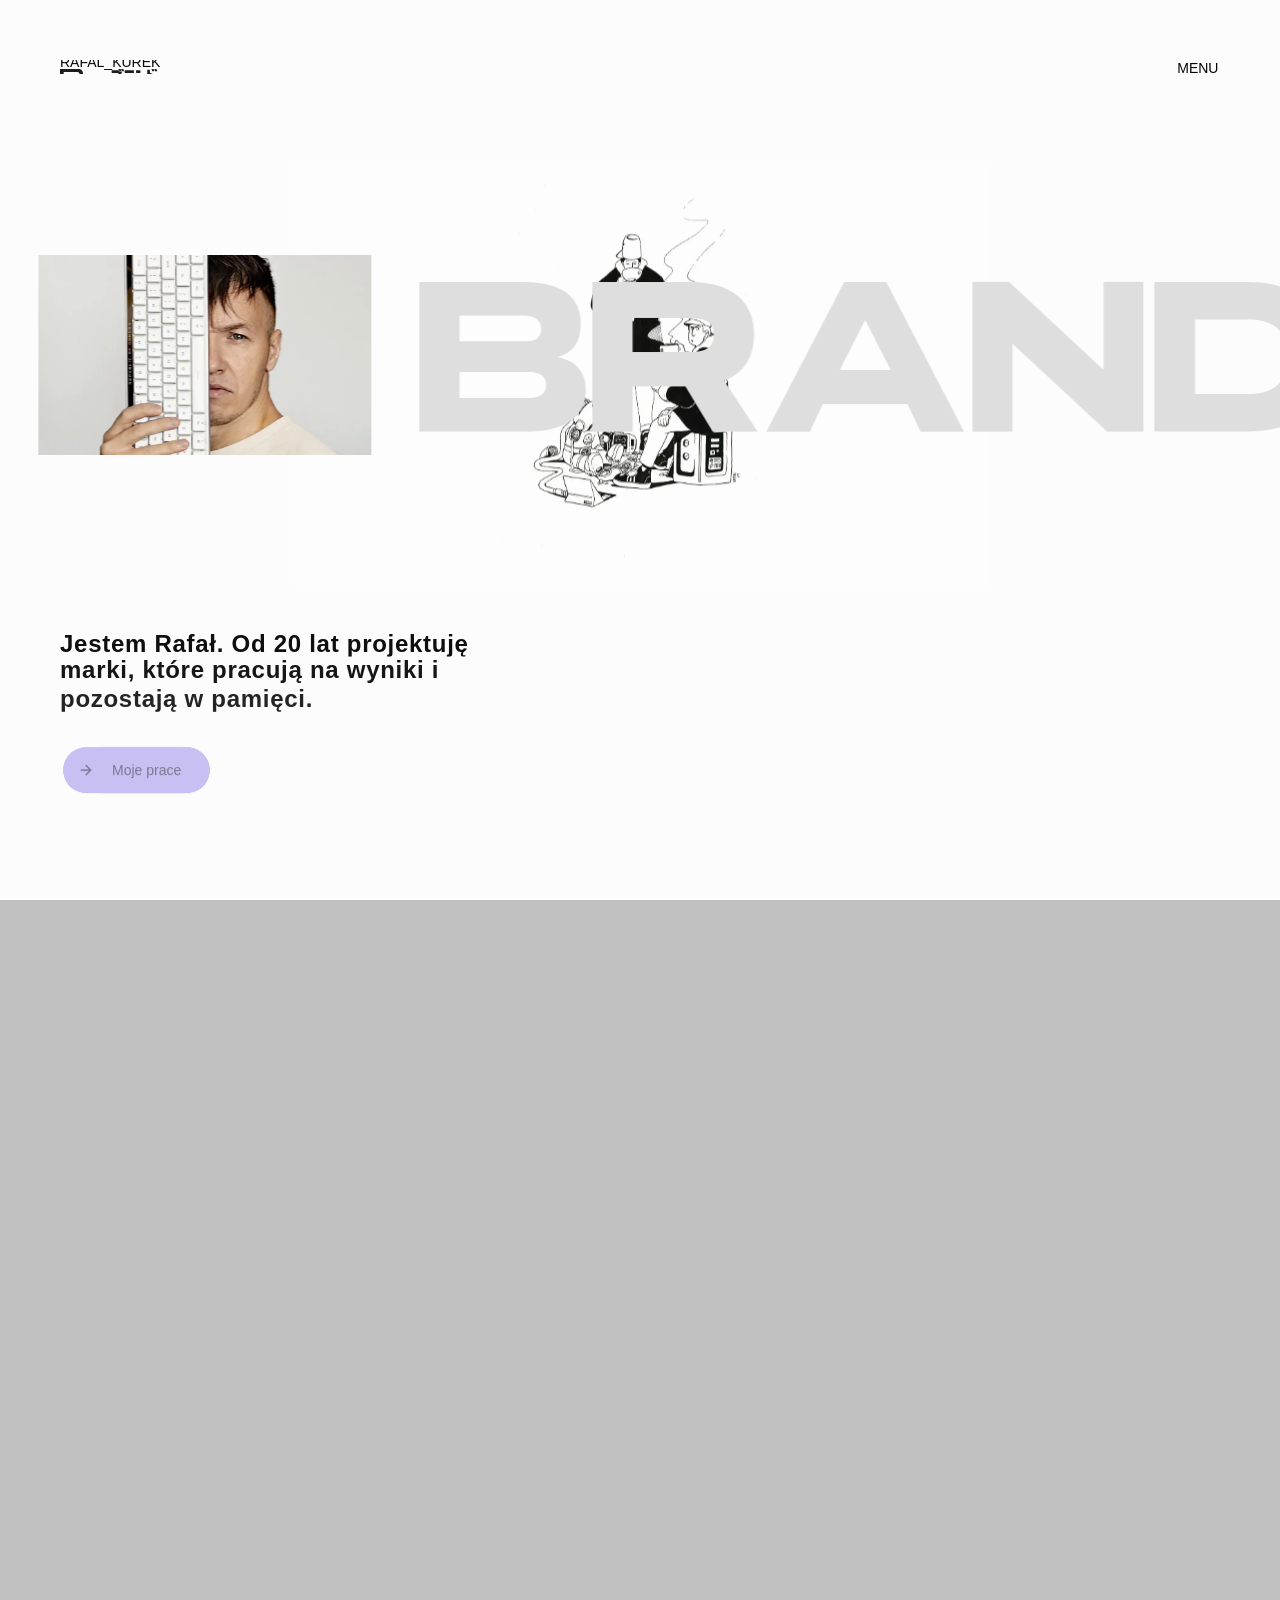
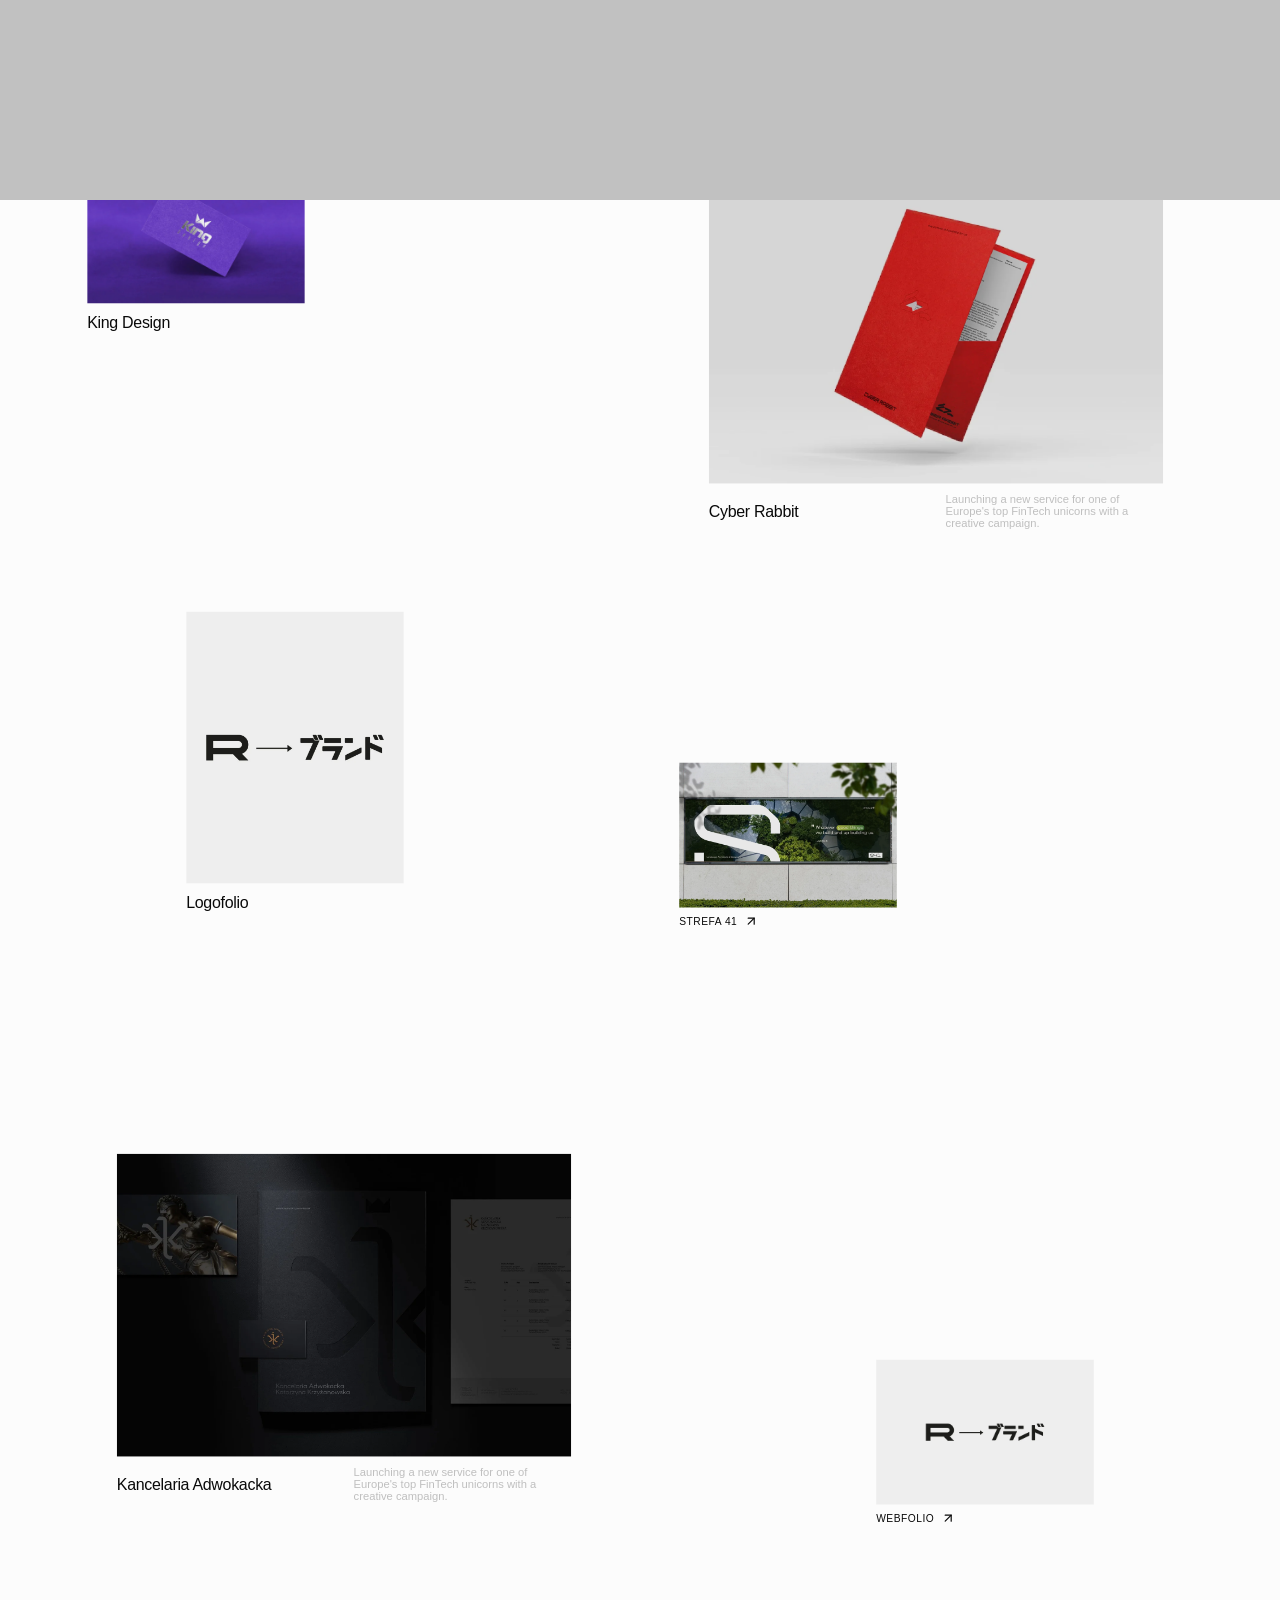
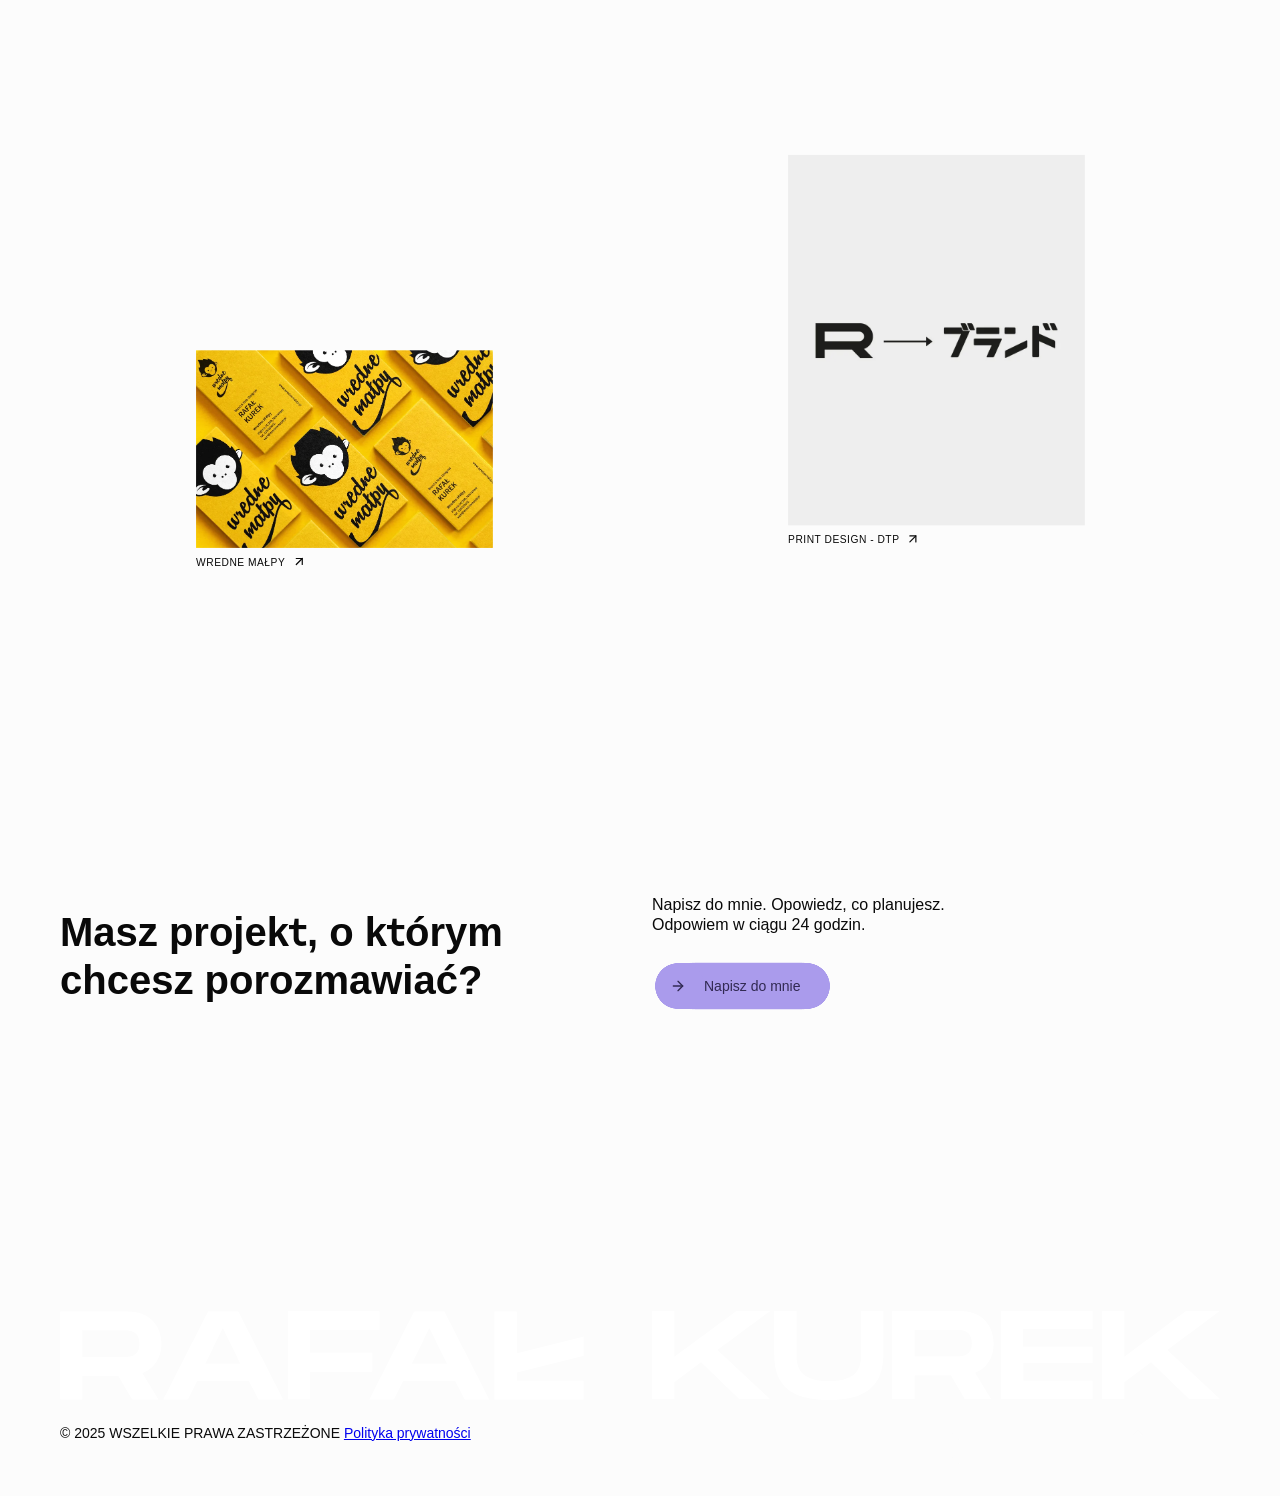
==== commit 35ef6d11: "Optymalizacja pod PageSpeed: strona główna i O mnie - showreel skompresowany (11,8 MB → 6,2 MB), wer" ====
--- a/index.html
+++ b/index.html
@@ -5,17 +5,12 @@
     <meta name="viewport" content="width=device-width, initial-scale=1.0" />
     <title>Rafał Kurek - Brand Designer</title>
     <meta name="description" content="Rafał Kurek – Brand & Web Designer. Projektuję strategiczną identyfikację wizualną i nowoczesne strony WWW. Wyróżnij swoją markę na rynku. Zobacz portfolio!">
-    <link rel="preload" href="webfonts/DesignerSans.otf" as="font" type="font/otf" crossorigin>
+    <link rel="preload" href="webfonts/DesignerSans.woff2" as="font" type="font/woff2" crossorigin>
     <link rel="stylesheet" href="css/variables.css">
     <link rel="stylesheet" href="css/reset-and-typo.css">
-    <link rel="preload" href="css/layout.css" as="style" onload="this.onload=null;this.rel='stylesheet'">
-    <link rel="preload" href="css/components.css" as="style" onload="this.onload=null;this.rel='stylesheet'">
-    <link rel="preload" href="css/sections.css" as="style" onload="this.onload=null;this.rel='stylesheet'">
-    <noscript>
-        <link rel="stylesheet" href="css/layout.css">
-        <link rel="stylesheet" href="css/components.css">
-        <link rel="stylesheet" href="css/sections.css">
-    </noscript>
+    <link rel="stylesheet" href="css/layout.css">
+    <link rel="stylesheet" href="css/components.css">
+    <link rel="stylesheet" href="css/sections.css">
 </head>
 <body>
     <div class="page-transition-overlay"></div>
@@ -150,7 +145,7 @@
             <section id="hero-section" data-header-text="BRAND and WEB DESIGNER" class="scroll-section section section-light hero-section js-color-section" data-bg-color="#fcfcfc" data-font-color="#090909" data-logo-theme="dark">
                 <h1 class="hero-title">
                     <div class="hero-title-wrapper">
-                        <span class="hero-title-text hero-image-span"><img src="img/heroface.webp" alt=""></span>
+                        <span class="hero-title-text hero-image-span"><img src="img/heroface.webp" alt="" width="1082" height="700" fetchpriority="high"></span>
                         <span class="hero-title-text">BRAND<span class="h1-conjunction"> and </span>WEB DESIGNER</span>
                     </div>
                 </h1>
@@ -177,21 +172,18 @@
 
                 <div class="hero-center-group">
                     <div class="showreel-container">
-                        <img src="img/hero02.webp" alt="Okładka showreel" class="showreel-cover-image">
-                        <video class="showreel-image" autoplay loop muted playsinline>
-                            <source src="img/RK.mp4" type="video/mp4">
-                            Twoja przeglądarka nie obsługuje tagu wideo.
-                        </video>
+                        <img src="img/hero02.webp" alt="Okładka showreel" class="showreel-cover-image" width="1999" height="1301" fetchpriority="high">
+                        <video class="showreel-image" width="1920" height="1080" loop muted playsinline preload="none" poster="img/hero02.webp" data-src="img/RK.mp4" data-src-mobile="img/RK-720.mp4" data-autoplay></video>
                     </div>
                 </div>
 
                 <div class="showreel-trigger">
                     <div class="trigger-images">
-                        <img src="img/minihero1.webp" class="trigger-img active" alt="">
-                        <img src="img/minihero2.webp" class="trigger-img" alt="">
-                        <img src="img/minihero3.webp" class="trigger-img" alt="">
-                        <img src="img/minihero4.webp" class="trigger-img" alt="">
-                        <img src="img/minihero5.webp" class="trigger-img" alt="">
+                        <img src="img/minihero1.webp" class="trigger-img active" alt="" width="700" height="420">
+                        <img src="img/minihero2.webp" class="trigger-img" alt="" width="700" height="420" loading="lazy" decoding="async">
+                        <img src="img/minihero3.webp" class="trigger-img" alt="" width="700" height="420" loading="lazy" decoding="async">
+                        <img src="img/minihero4.webp" class="trigger-img" alt="" width="700" height="420" loading="lazy" decoding="async">
+                        <img src="img/minihero5.webp" class="trigger-img" alt="" width="700" height="420" loading="lazy" decoding="async">
                     </div>
                     <span class="trigger-text">showreel</span>
                 </div>
@@ -229,7 +221,7 @@
                                 <a href="kingdesign.html" class="portfolio-item portfolio-item--large opengallery" data-color="#4e249c">
                                     <div class="portfolio-image-container">
                                         <div class="portfolio-image-mask">
-                                            <img src="img/01gallery.webp" alt="Projekt King Design" class="portfolio-image">
+                                            <img src="img/01gallery.webp" alt="Projekt King Design" class="portfolio-image" width="1020" height="680" loading="lazy" decoding="async">
                                         </div>
                                     </div>
                                     <div class="portfolio-caption portfolio-caption--extended">
@@ -244,7 +236,7 @@
                                 <a href="cyberrabbit.html" class="portfolio-item portfolio-item--large opengallery" data-color="#c31717">
                                     <div class="portfolio-image-container">
                                         <div class="portfolio-image-mask">
-                                            <img src="img/02gallery.webp" alt="Projekt Studio Reel" class="portfolio-image">
+                                            <img src="img/02gallery.webp" alt="Projekt Studio Reel" class="portfolio-image" width="1600" height="914" loading="lazy" decoding="async">
                                         </div>
                                     </div>
                                     <div class="portfolio-caption portfolio-caption--extended">
@@ -265,7 +257,7 @@
                                 <a href="logofolio.html" class="portfolio-item portfolio-item--large opengallery" data-color="#56c01c">
                                     <div class="portfolio-image-container2">
                                         <div class="portfolio-image-mask">
-                                            <img src="img/other01.webp" alt="Projekt King Design" class="portfolio-image">
+                                            <img src="img/other01.webp" alt="Projekt King Design" class="portfolio-image" width="800" height="1200" loading="lazy" decoding="async">
                                         </div>
                                     </div>
                                     <div class="portfolio-caption portfolio-caption--extended">
@@ -280,7 +272,7 @@
                             <div class="one_fourth self-bottom">
                                 <a href="strefa41.html" class="portfolio-item opengallery" data-color="#c31717">
                                     <div class="portfolio-image-container">
-                                        <img src="img/04gallery.webp" alt="Projekt Studio Reel" class="portfolio-image">
+                                        <img src="img/04gallery.webp" alt="Projekt Studio Reel" class="portfolio-image" width="1820" height="1024" loading="lazy" decoding="async">
                                     </div>
                                     <div class="portfolio-caption">
                                         <span class="portfolio-caption-text">Strefa 41</span>
@@ -298,7 +290,7 @@
                                 <a href="kancelaria.html" class="portfolio-item portfolio-item--large opengallery" data-color="#7c7366">
                                     <div class="portfolio-image-container">
                                         <div class="portfolio-image-mask">
-                                            <img src="img/03gallery.webp" alt="Projekt Studio Reel" class="portfolio-image">
+                                            <img src="img/03gallery.webp" alt="Projekt Studio Reel" class="portfolio-image" width="1820" height="1024" loading="lazy" decoding="async">
                                         </div>
                                     </div>
                                     <div class="portfolio-caption portfolio-caption--extended">
@@ -316,7 +308,7 @@
                             <div class="one_fourth self-bottom">
                                 <a href="webfolio.html" class="portfolio-item opengallery" data-color="#c31717">
                                     <div class="portfolio-image-container">
-                                        <img src="img/other02.webp" alt="Projekt Studio Reel" class="portfolio-image">
+                                        <img src="img/other02.webp" alt="Projekt Studio Reel" class="portfolio-image" width="1200" height="800" loading="lazy" decoding="async">
                                     </div>
                                     <div class="portfolio-caption">
                                         <span class="portfolio-caption-text">Webfolio</span>
@@ -338,7 +330,7 @@
                     <div class="one_third self-bottom">
                         <a href="wredne.html" class="portfolio-item opengallery" data-color="#ffd200">
                             <div class="portfolio-image-container">
-                                <img src="img/malpy01.webp" alt="Projekt numer 3" class="portfolio-image">
+                                <img src="img/malpy01.webp" alt="Projekt numer 3" class="portfolio-image" width="887" height="669" loading="lazy" decoding="async">
                             </div>
                             <div class="portfolio-caption">
                                 <span class="portfolio-caption-text">Wredne Małpy</span>
@@ -352,7 +344,7 @@
                     <div class="one_third">
                         <a href="#" class="portfolio-item is-vertical opengallery" data-color="#0aae16">
                             <div class="portfolio-image-container">
-                                <img src="img/other01.webp" alt="Projekt King Design" class="portfolio-image">
+                                <img src="img/other01.webp" alt="Projekt King Design" class="portfolio-image" width="800" height="1200" loading="lazy" decoding="async">
                             </div>
                             <div class="portfolio-caption">
                                 <span class="portfolio-caption-text">Print Design - DTP</span>
@@ -423,11 +415,11 @@
         </main>
     </div>
 
-    <script src="https://cdnjs.cloudflare.com/ajax/libs/gsap/3.12.5/gsap.min.js" defer></script>
-    <script src="https://cdnjs.cloudflare.com/ajax/libs/gsap/3.12.5/ScrollTrigger.min.js" defer></script>
-    <script src="https://unpkg.com/@studio-freight/lenis@1.0.42/dist/lenis.min.js"></script>
-    <script src="https://cdnjs.cloudflare.com/ajax/libs/gsap/3.12.5/ScrollToPlugin.min.js" defer></script>
-    <script src="https://unpkg.com/split-type"></script>
+    <script src="js/vendor/gsap.min.js" defer></script>
+    <script src="js/vendor/ScrollTrigger.min.js" defer></script>
+    <script src="js/vendor/lenis.min.js" defer></script>
+    <script src="js/vendor/ScrollToPlugin.min.js" defer></script>
+    <script src="js/vendor/split-type.min.js" defer></script>
     <script src="js/script.js" defer></script>
     <script src="js/home.js" defer></script>
 
--- a/css/variables.css
+++ b/css/variables.css
@@ -1,6 +1,6 @@
 @font-face {
     font-family: 'DesignerSans';
-    src: url('../webfonts/DesignerSans.otf');
+    src: url('../webfonts/DesignerSans.woff2') format('woff2'), url('../webfonts/DesignerSans.otf') format('opentype');
     font-display: swap;
 }
 
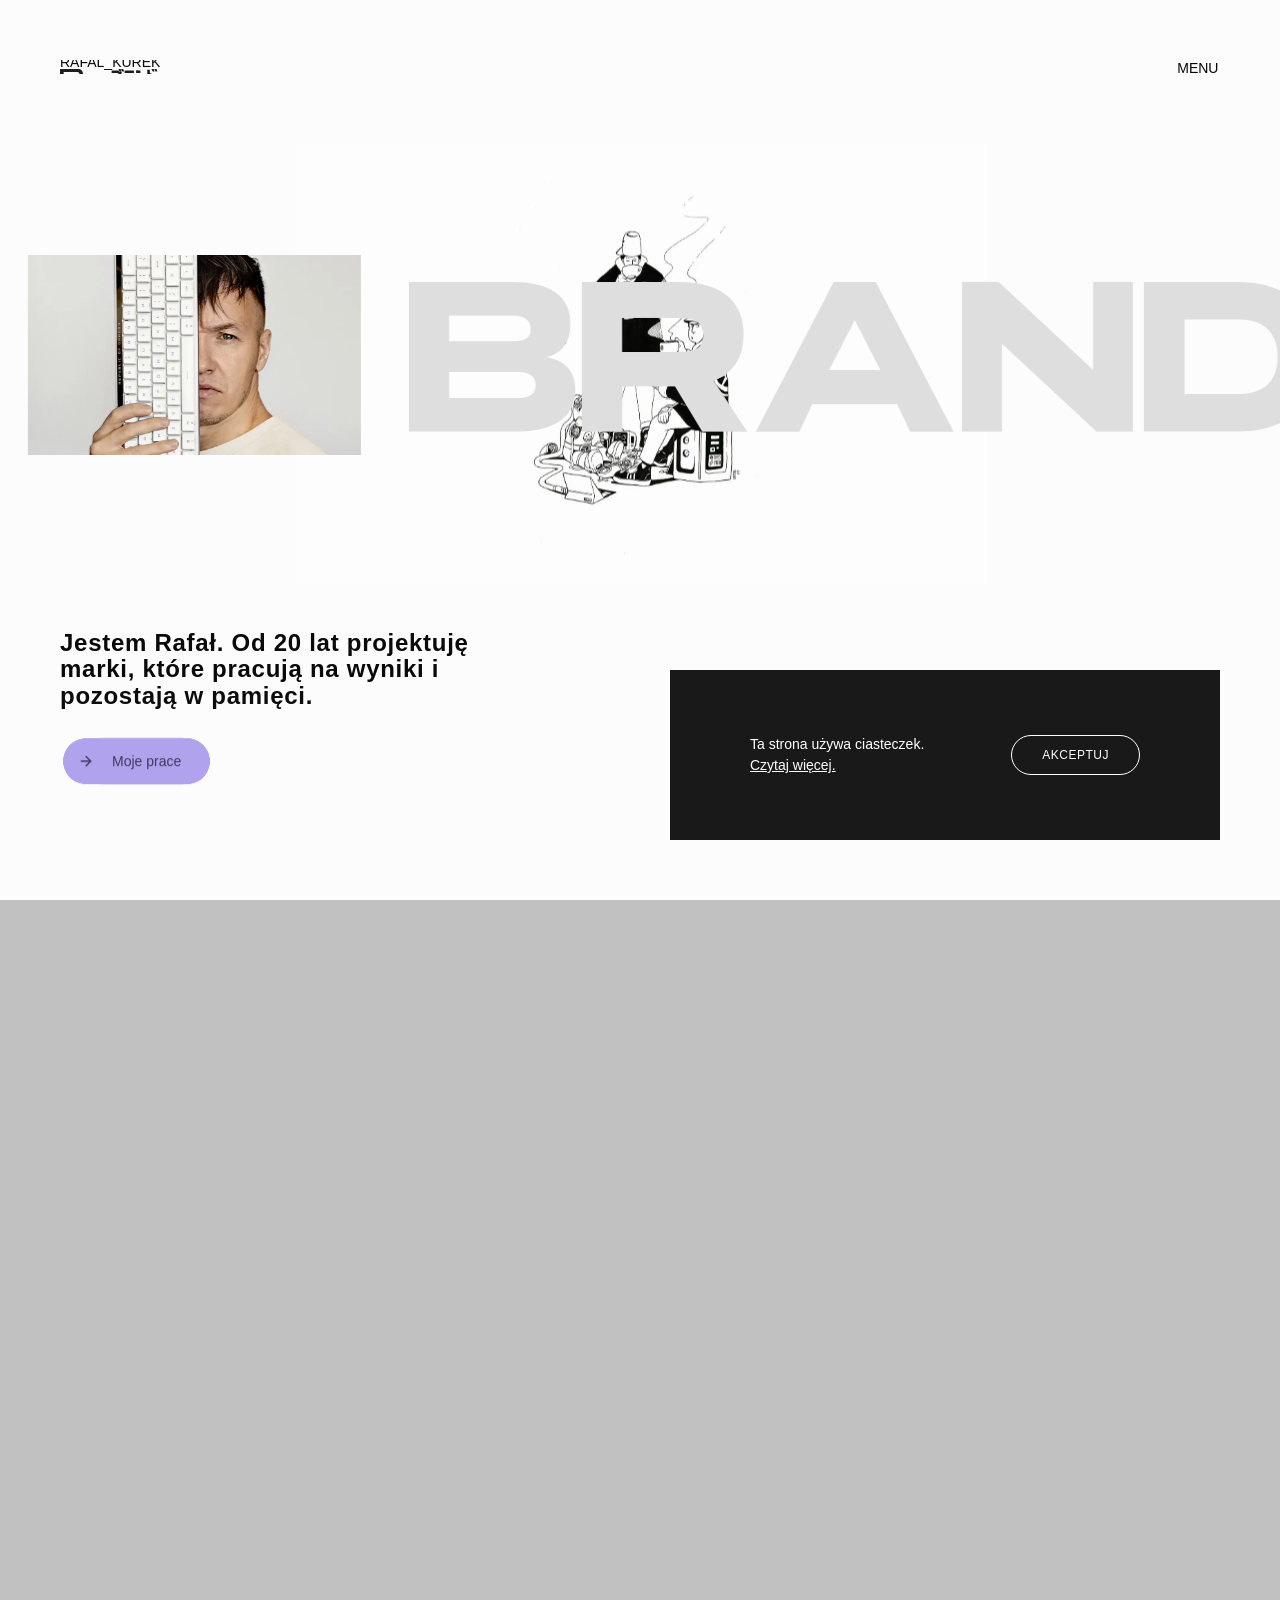
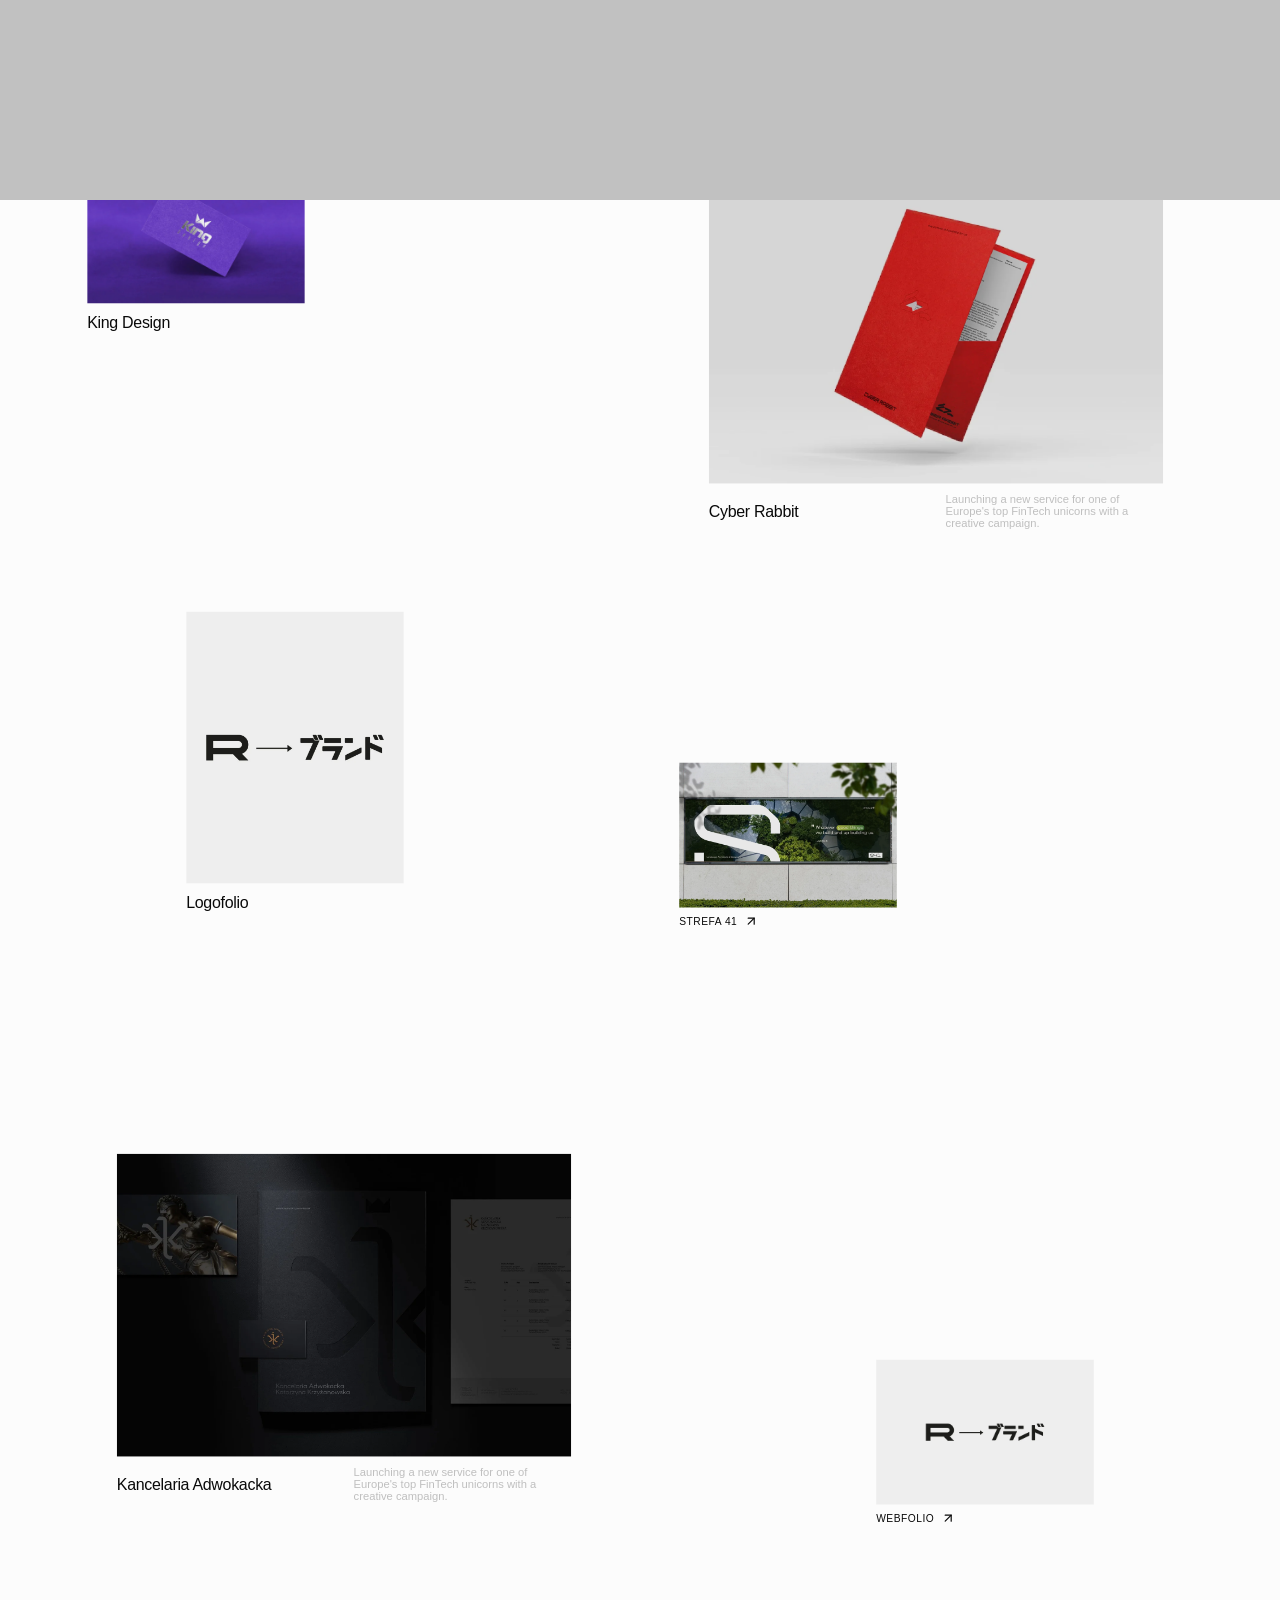
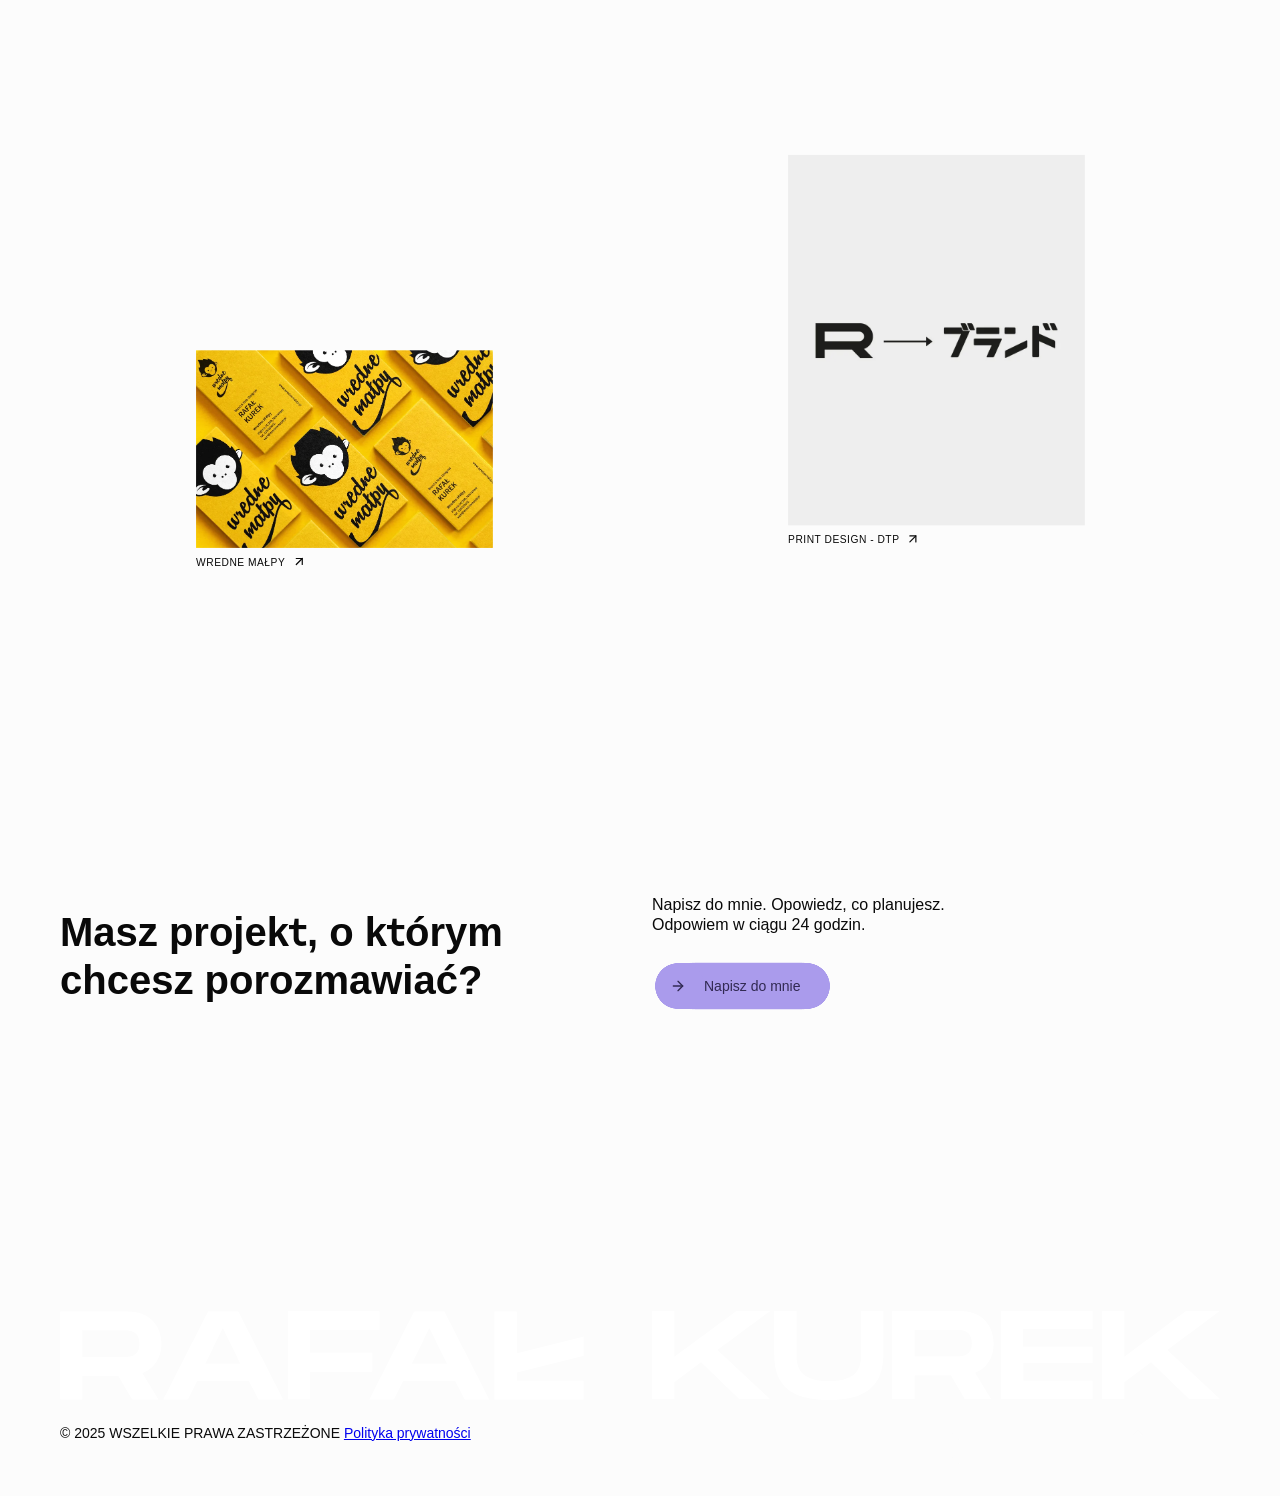
==== commit f264a7ed: "Naprawa kursora „Przewiń w dół”, font Satoshi z Fontshare, usunięcie martwego tła Kursor zostawał na" ====
--- a/index.html
+++ b/index.html
@@ -6,6 +6,9 @@
     <title>Rafał Kurek - Brand Designer</title>
     <meta name="description" content="Rafał Kurek – Brand & Web Designer. Projektuję strategiczną identyfikację wizualną i nowoczesne strony WWW. Wyróżnij swoją markę na rynku. Zobacz portfolio!">
     <link rel="preload" href="webfonts/DesignerSans.woff2" as="font" type="font/woff2" crossorigin>
+    <link rel="preconnect" href="https://api.fontshare.com">
+    <link rel="preconnect" href="https://cdn.fontshare.com" crossorigin>
+    <link rel="stylesheet" href="https://api.fontshare.com/v2/css?f[]=satoshi@400,500,700&display=swap">
     <link rel="stylesheet" href="css/variables.css">
     <link rel="stylesheet" href="css/reset-and-typo.css">
     <link rel="stylesheet" href="css/layout.css">
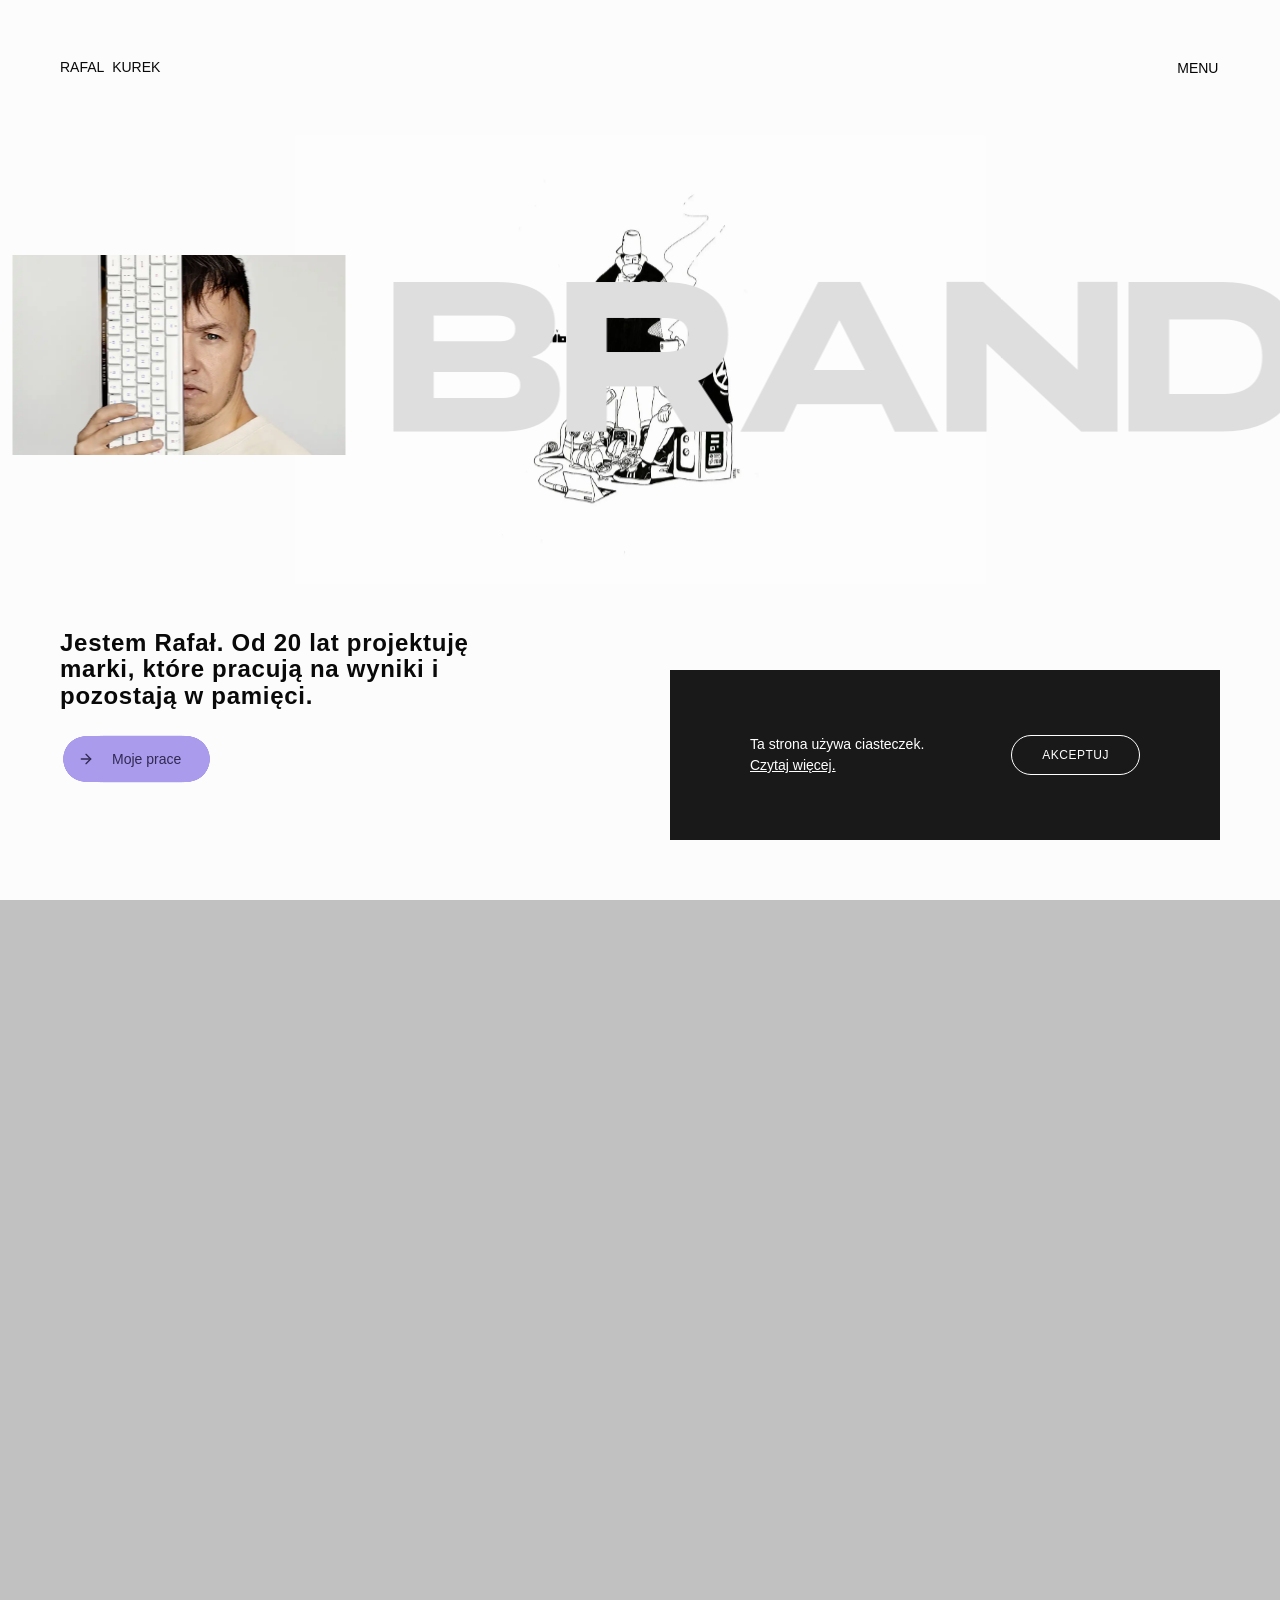
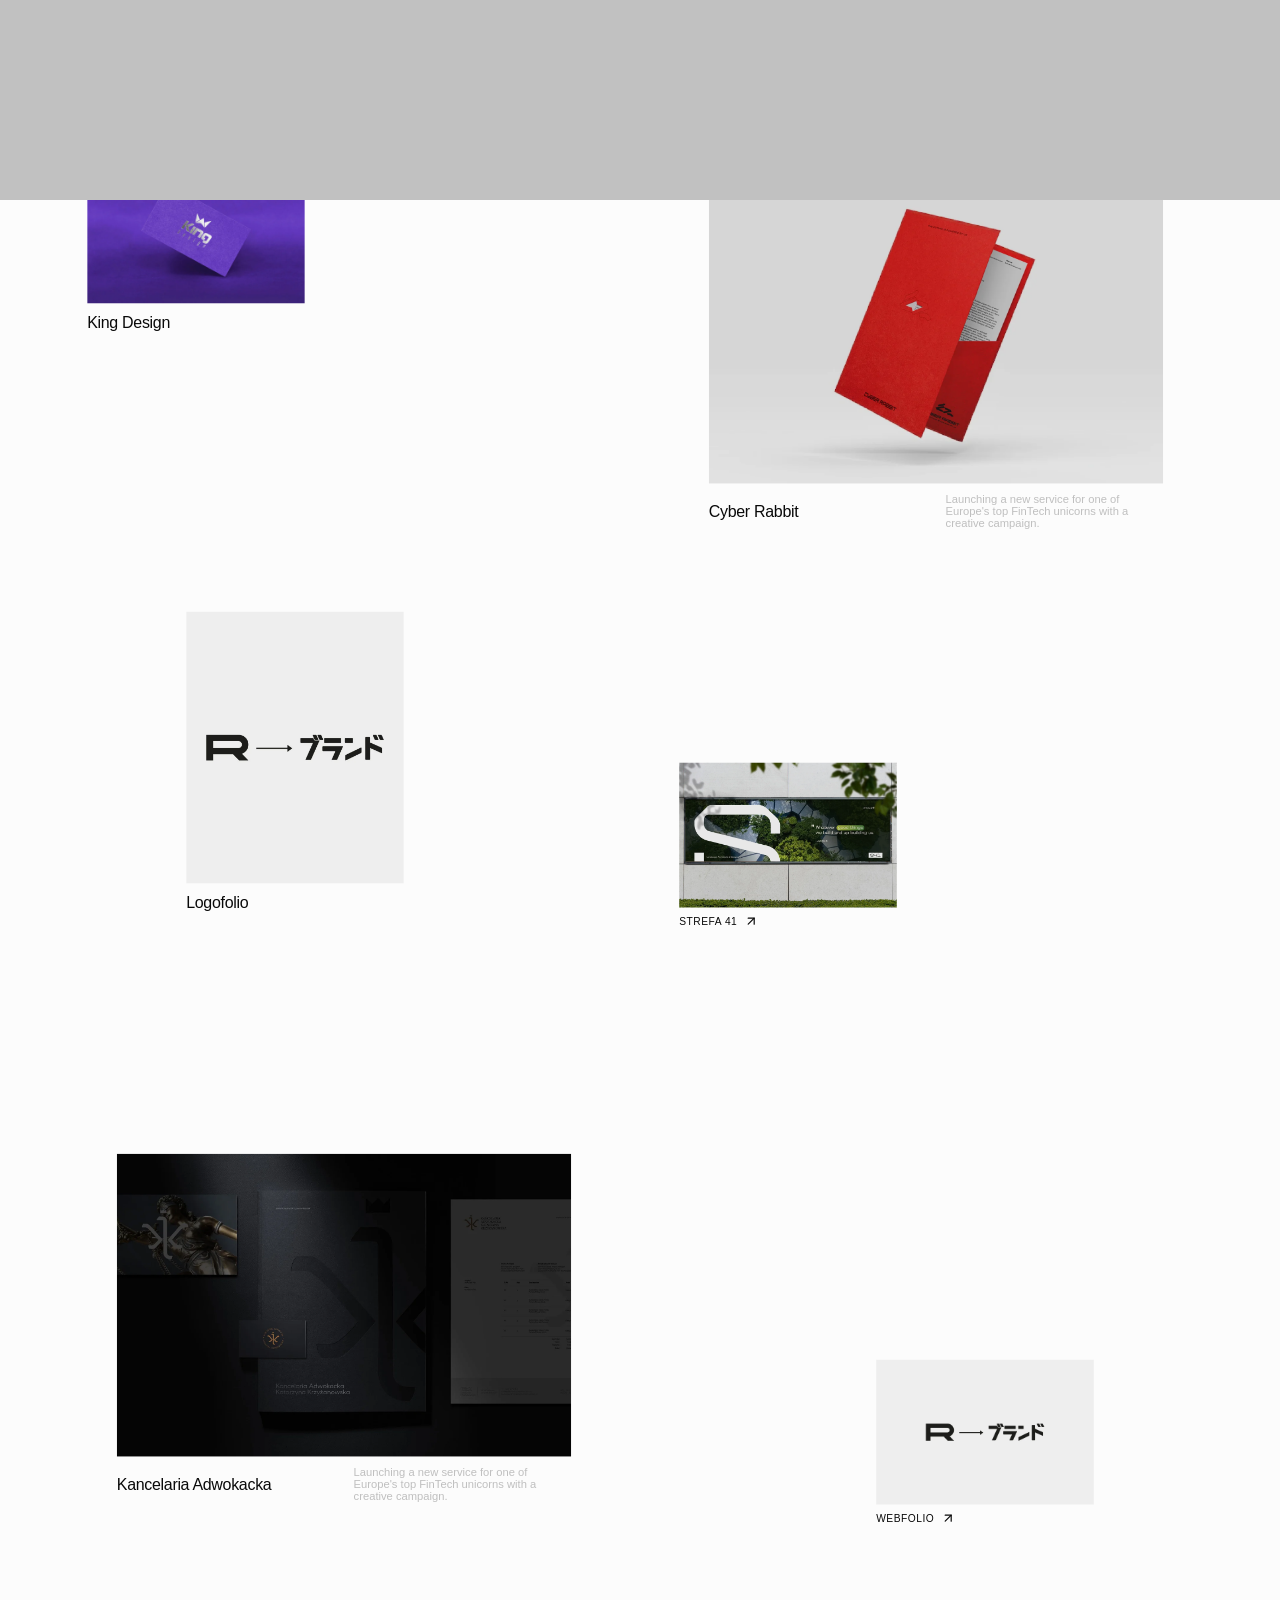
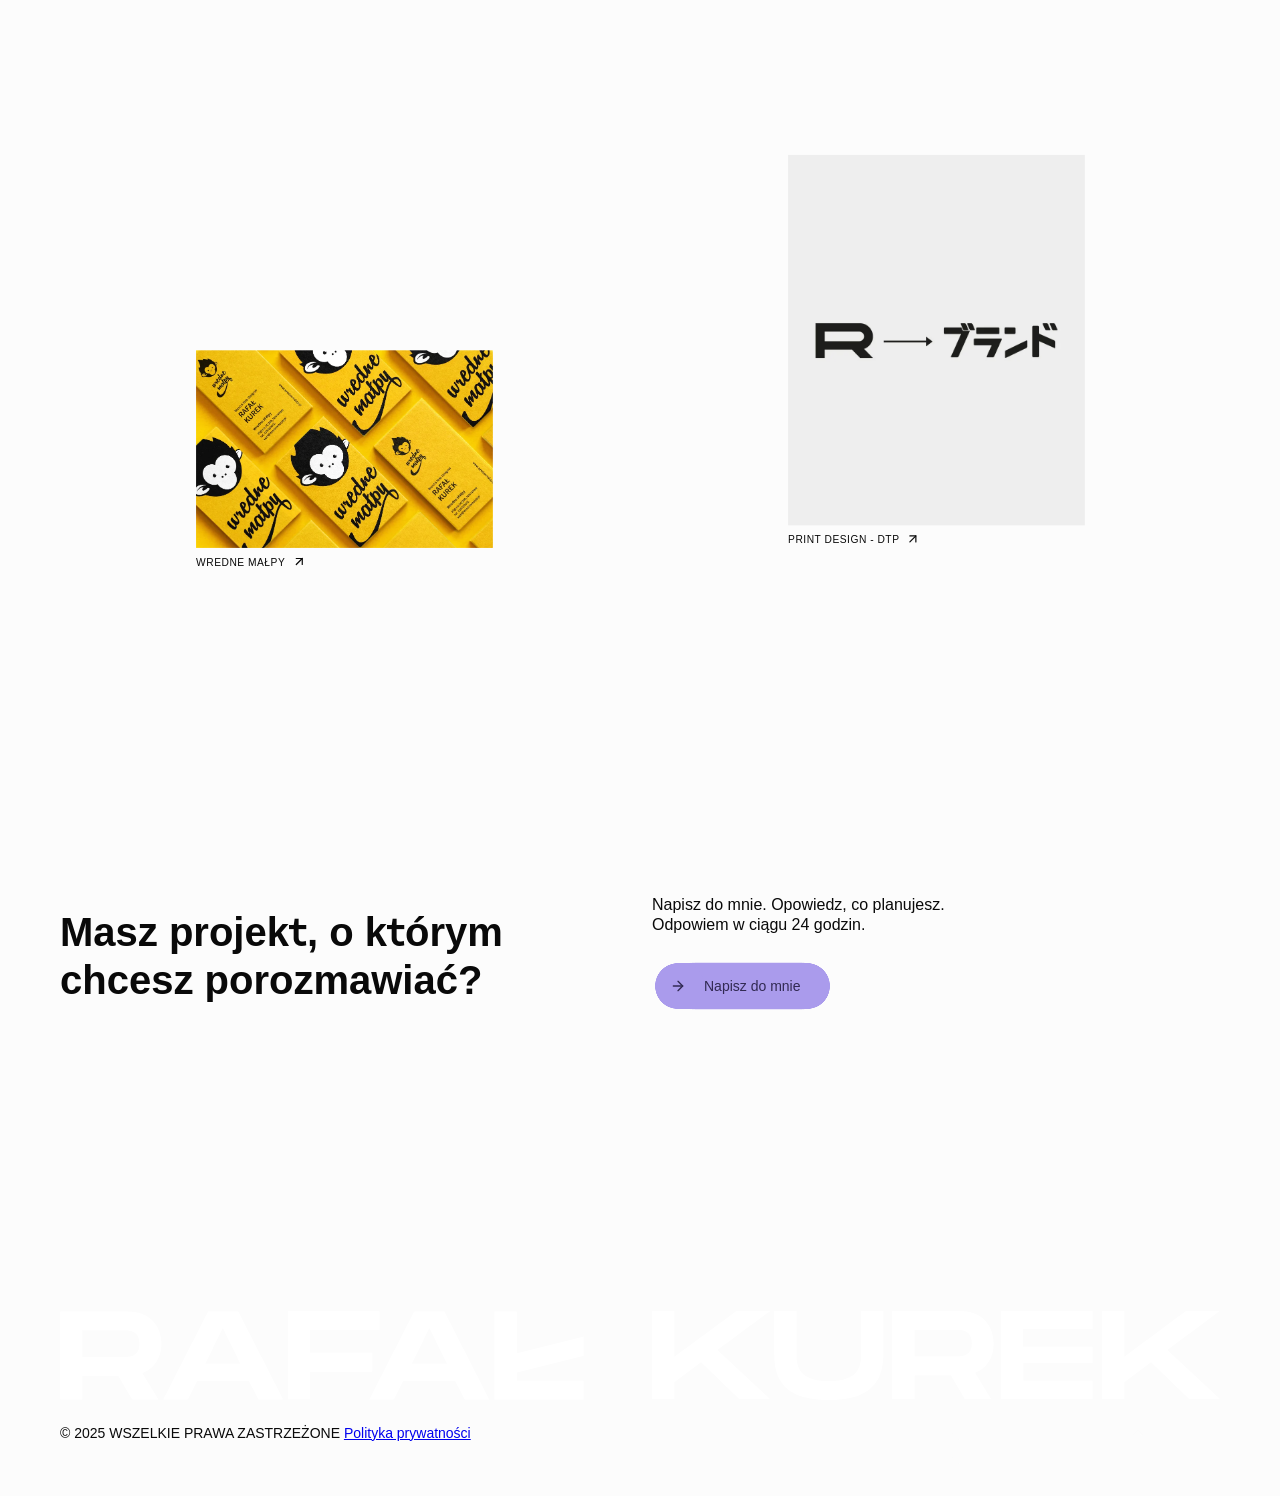
==== commit c69bd737: "Nowa podstrona: polityka prywatności Struktura według RODO w 10 numerowanych sekcjach, style z istni" ====
--- a/index.html
+++ b/index.html
@@ -99,7 +99,7 @@
         <div class="cookie-content">
             <p class="cookie-text">
                 Ta strona używa ciasteczek.<br>
-                <a href="/polityka-prywatnosci">Czytaj więcej.</a>
+                <a href="polityka-prywatnosci.html">Czytaj więcej.</a>
             </p>
             <button class="cookie-accept-button magnetic-item" id="cookieAcceptBtn">AKCEPTUJ</button>
         </div>
@@ -388,7 +388,7 @@
                         </div>
 
                         <div class="one_half top24 ">
-                            <p class="onefour">© 2025 WSZELKIE PRAWA ZASTRZEŻONE <a href="kontakt.html">Polityka prywatności</a></p>
+                            <p class="onefour">© 2025 WSZELKIE PRAWA ZASTRZEŻONE <a href="polityka-prywatnosci.html">Polityka prywatności</a></p>
                         </div>
 
                         <div class="one_fourth footer-info-box top24 bottom24">
--- a/css/components.css
+++ b/css/components.css
@@ -417,7 +417,7 @@
     pointer-events: none;
     opacity: 0;
     transform: translate(-50%, -50%) scale(0.5);
-    transition: transform 0.4s cubic-bezier(0.19, 1, 0.22, 1), opacity 0.3s ease, background-color 0.3s ease, border-color 0.3s ease;
+    transition: background-color 0.3s ease, border-color 0.3s ease;
     will-change: transform;
 }
 
--- a/css/sections.css
+++ b/css/sections.css
@@ -1899,3 +1899,116 @@
         padding: 0 0;
     }
 }
+
+.policy {
+    row-gap: var(--padding-top-s);
+}
+
+.policy-note {
+    width: 100%;
+    flex-basis: 100%;
+}
+
+.policy-note p {
+    font-size: var(--font-xs);
+    color: var(--black-color-font);
+}
+
+.policy-item {
+    width: 100%;
+    flex-basis: 100%;
+    display: flex;
+    flex-wrap: wrap;
+    justify-content: space-between;
+    align-items: flex-start;
+    gap: var(--gap);
+    padding-top: var(--padding-top-s);
+    border-top: 1px solid #e2e2e2;
+}
+
+.policy-item:nth-of-type(2) {
+    padding-top: 0;
+    border-top: 0;
+}
+
+.policy-number {
+    font-size: var(--font-xs);
+    letter-spacing: 0.1rem;
+    color: var(--gray-color-font);
+}
+
+.policy-content {
+    max-width: 65ch;
+}
+
+.policy-content h2 {
+    margin-bottom: 1.5rem;
+}
+
+.policy-content p {
+    margin-bottom: 1rem;
+}
+
+.policy-content a {
+    color: var(--secondary-color);
+}
+
+.policy-lead {
+    font-size: var(--font-m);
+    line-height: 1.3;
+}
+
+.policy-list {
+    list-style: none;
+    padding: 0;
+    margin: 0 0 1rem;
+    display: flex;
+    flex-direction: column;
+    gap: 0.75rem;
+}
+
+.policy-list li {
+    position: relative;
+    padding-left: 1.5rem;
+    font-size: var(--font-s);
+    line-height: 1.4;
+    font-weight: 500;
+}
+
+.policy-list li::before {
+    content: '';
+    position: absolute;
+    left: 0;
+    top: 0.6em;
+    width: 0.5rem;
+    height: 1px;
+    background-color: var(--black-color-font);
+}
+
+.policy-placeholder {
+    background-color: #fff3a3;
+    padding: 0 0.25em;
+    border-radius: 2px;
+}
+
+.policy-placeholder::after {
+    content: ' [do podmiany]';
+    font-size: 0.75em;
+    color: #b45309;
+    letter-spacing: 0.02em;
+}
+
+.project-subtitle .policy-placeholder::after {
+    content: '';
+}
+
+@media (max-width: 767px) {
+    .project-title--long {
+        font-size: 9.5vw;
+        letter-spacing: -0.05rem;
+    }
+
+    .policy-lead {
+        font-size: var(--font-s);
+    }
+}
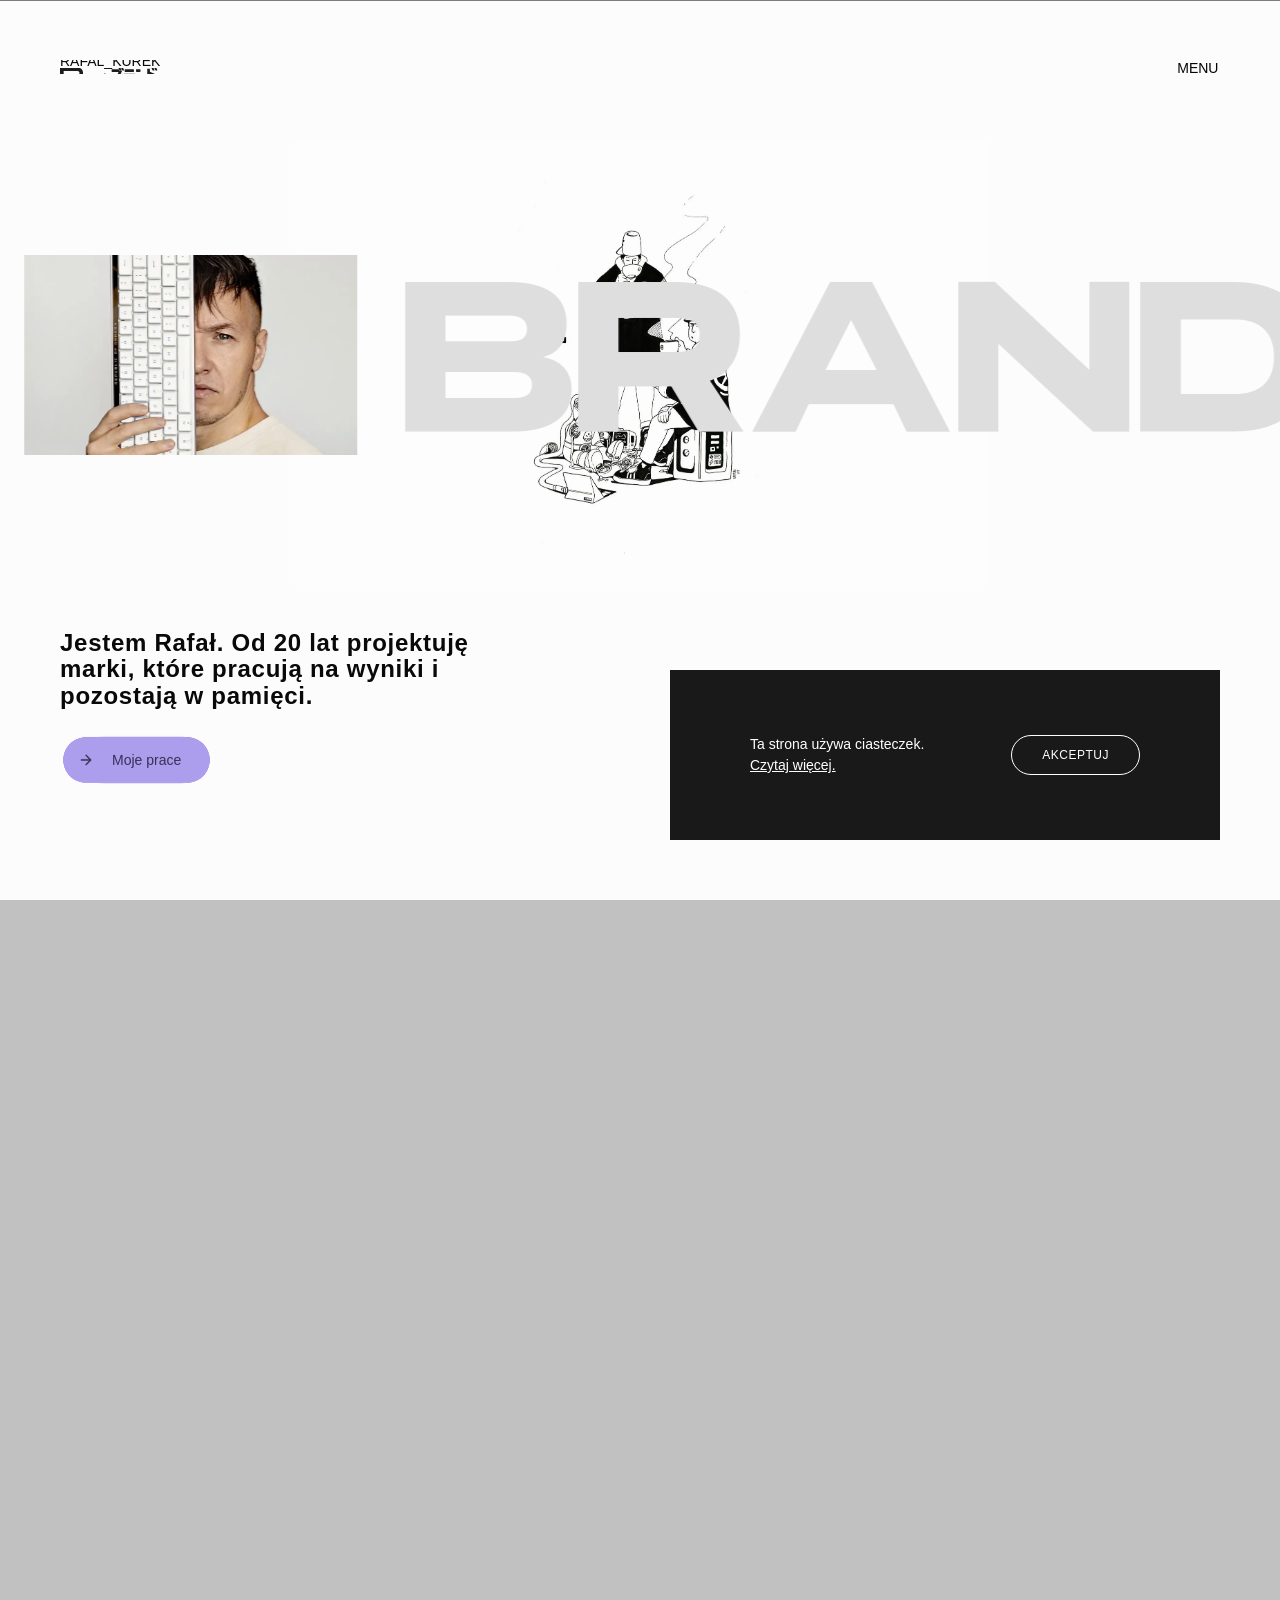
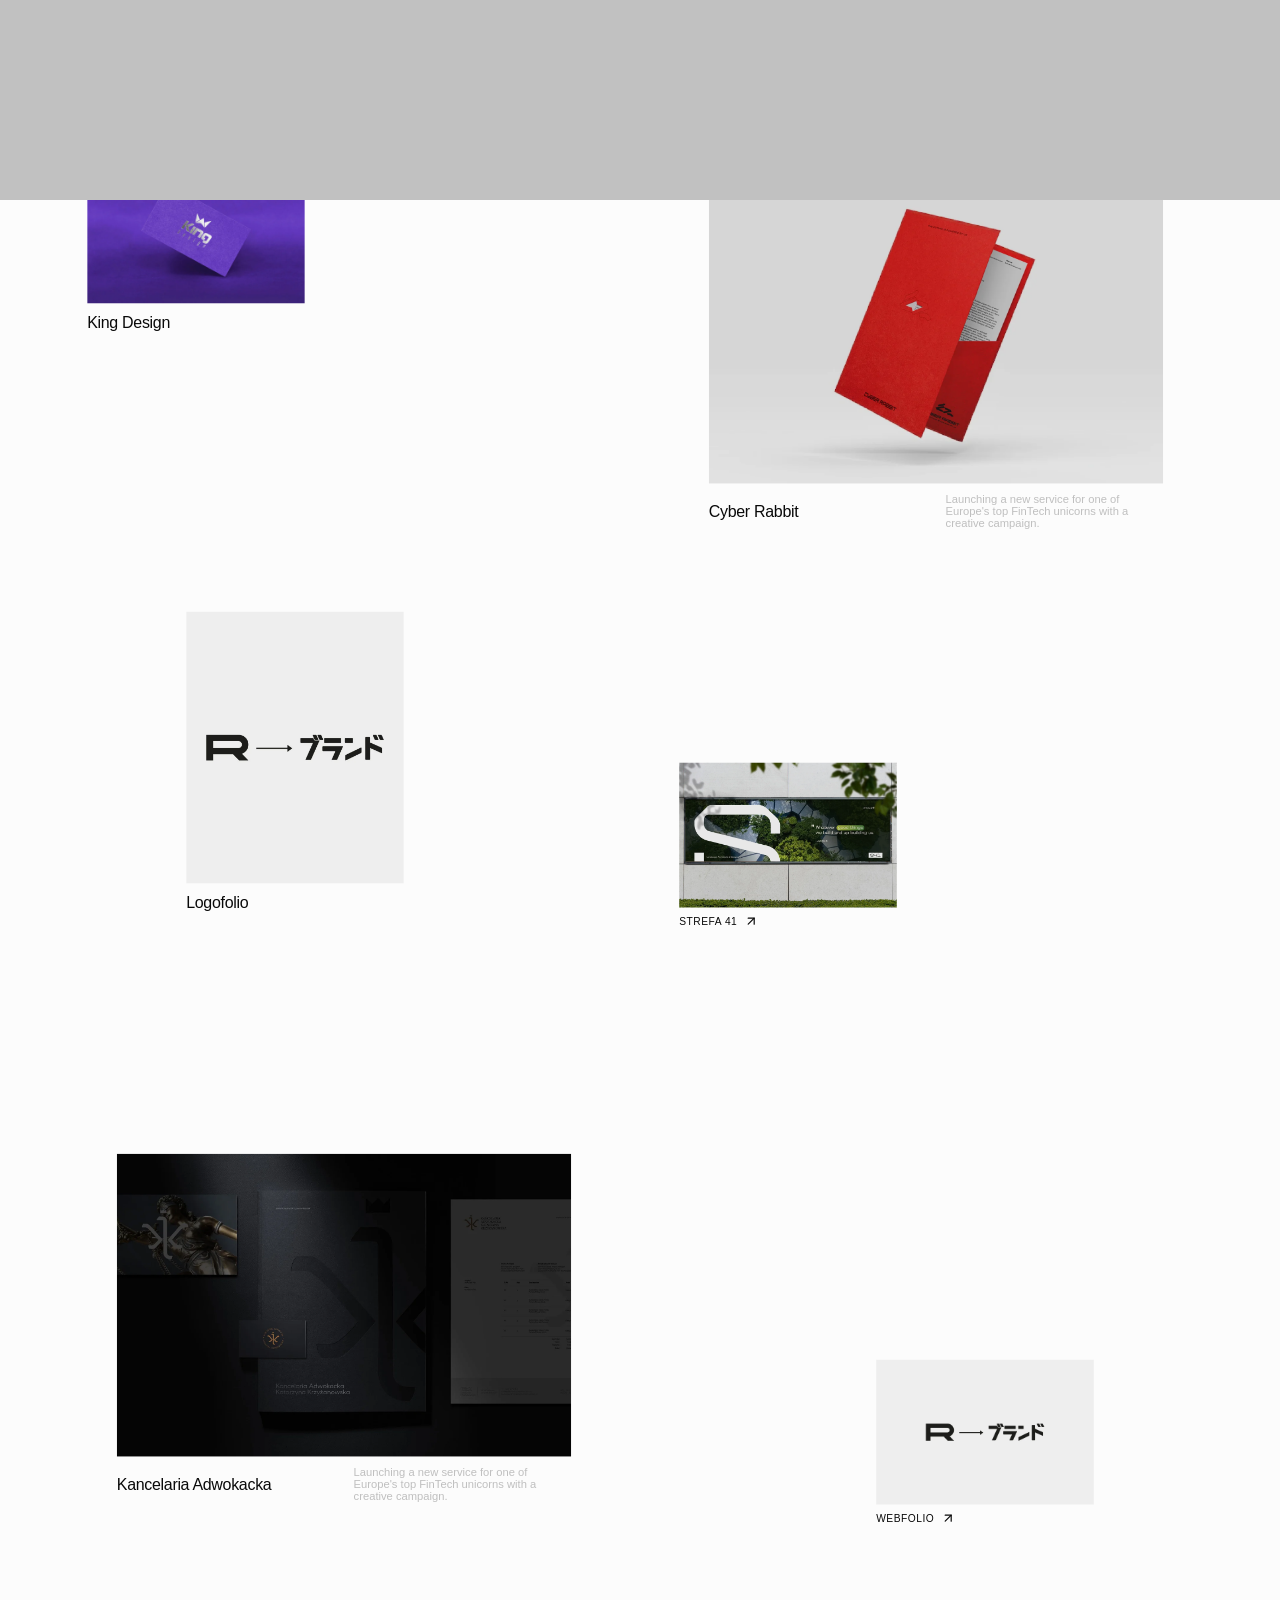
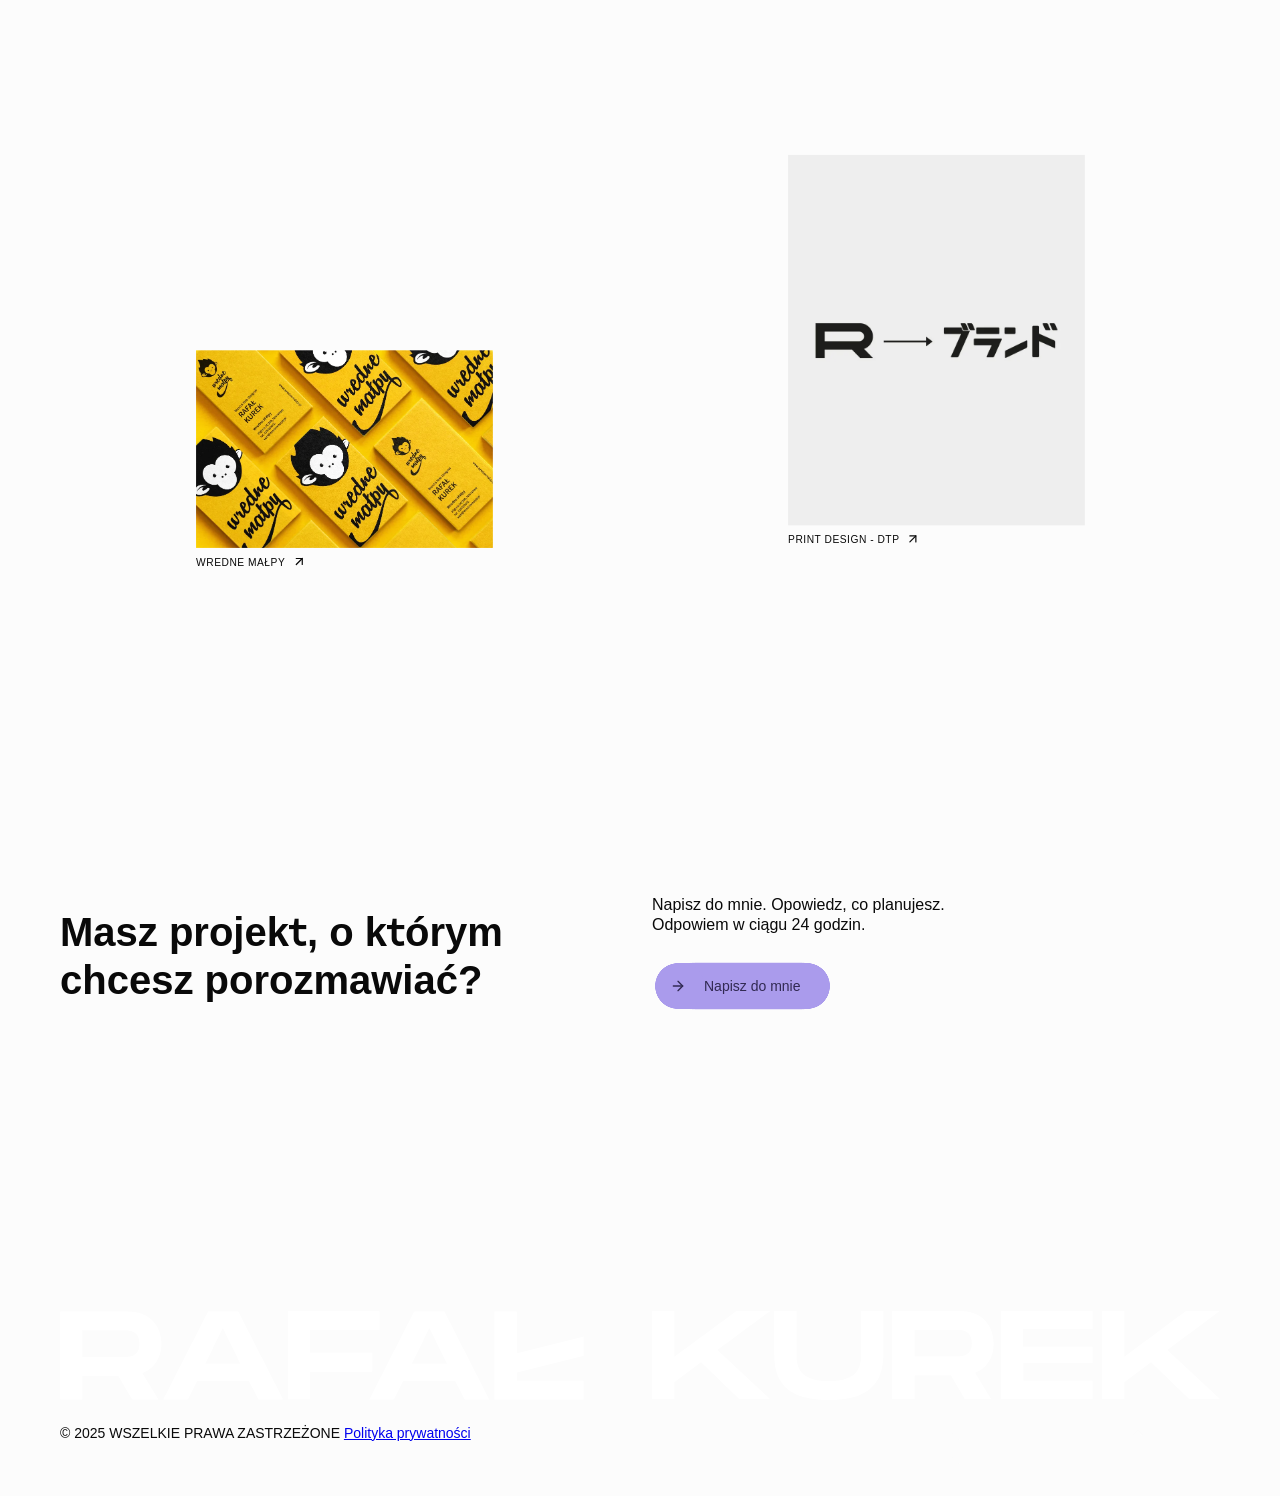
==== commit 50218c69: "Revert "Nowa podstrona: polityka prywatności"" ====
--- a/index.html
+++ b/index.html
@@ -99,7 +99,7 @@
         <div class="cookie-content">
             <p class="cookie-text">
                 Ta strona używa ciasteczek.<br>
-                <a href="polityka-prywatnosci.html">Czytaj więcej.</a>
+                <a href="/polityka-prywatnosci">Czytaj więcej.</a>
             </p>
             <button class="cookie-accept-button magnetic-item" id="cookieAcceptBtn">AKCEPTUJ</button>
         </div>
@@ -388,7 +388,7 @@
                         </div>
 
                         <div class="one_half top24 ">
-                            <p class="onefour">© 2025 WSZELKIE PRAWA ZASTRZEŻONE <a href="polityka-prywatnosci.html">Polityka prywatności</a></p>
+                            <p class="onefour">© 2025 WSZELKIE PRAWA ZASTRZEŻONE <a href="kontakt.html">Polityka prywatności</a></p>
                         </div>
 
                         <div class="one_fourth footer-info-box top24 bottom24">
--- a/css/sections.css
+++ b/css/sections.css
@@ -1899,116 +1899,3 @@
         padding: 0 0;
     }
 }
-
-.policy {
-    row-gap: var(--padding-top-s);
-}
-
-.policy-note {
-    width: 100%;
-    flex-basis: 100%;
-}
-
-.policy-note p {
-    font-size: var(--font-xs);
-    color: var(--black-color-font);
-}
-
-.policy-item {
-    width: 100%;
-    flex-basis: 100%;
-    display: flex;
-    flex-wrap: wrap;
-    justify-content: space-between;
-    align-items: flex-start;
-    gap: var(--gap);
-    padding-top: var(--padding-top-s);
-    border-top: 1px solid #e2e2e2;
-}
-
-.policy-item:nth-of-type(2) {
-    padding-top: 0;
-    border-top: 0;
-}
-
-.policy-number {
-    font-size: var(--font-xs);
-    letter-spacing: 0.1rem;
-    color: var(--gray-color-font);
-}
-
-.policy-content {
-    max-width: 65ch;
-}
-
-.policy-content h2 {
-    margin-bottom: 1.5rem;
-}
-
-.policy-content p {
-    margin-bottom: 1rem;
-}
-
-.policy-content a {
-    color: var(--secondary-color);
-}
-
-.policy-lead {
-    font-size: var(--font-m);
-    line-height: 1.3;
-}
-
-.policy-list {
-    list-style: none;
-    padding: 0;
-    margin: 0 0 1rem;
-    display: flex;
-    flex-direction: column;
-    gap: 0.75rem;
-}
-
-.policy-list li {
-    position: relative;
-    padding-left: 1.5rem;
-    font-size: var(--font-s);
-    line-height: 1.4;
-    font-weight: 500;
-}
-
-.policy-list li::before {
-    content: '';
-    position: absolute;
-    left: 0;
-    top: 0.6em;
-    width: 0.5rem;
-    height: 1px;
-    background-color: var(--black-color-font);
-}
-
-.policy-placeholder {
-    background-color: #fff3a3;
-    padding: 0 0.25em;
-    border-radius: 2px;
-}
-
-.policy-placeholder::after {
-    content: ' [do podmiany]';
-    font-size: 0.75em;
-    color: #b45309;
-    letter-spacing: 0.02em;
-}
-
-.project-subtitle .policy-placeholder::after {
-    content: '';
-}
-
-@media (max-width: 767px) {
-    .project-title--long {
-        font-size: 9.5vw;
-        letter-spacing: -0.05rem;
-    }
-
-    .policy-lead {
-        font-size: var(--font-s);
-    }
-}
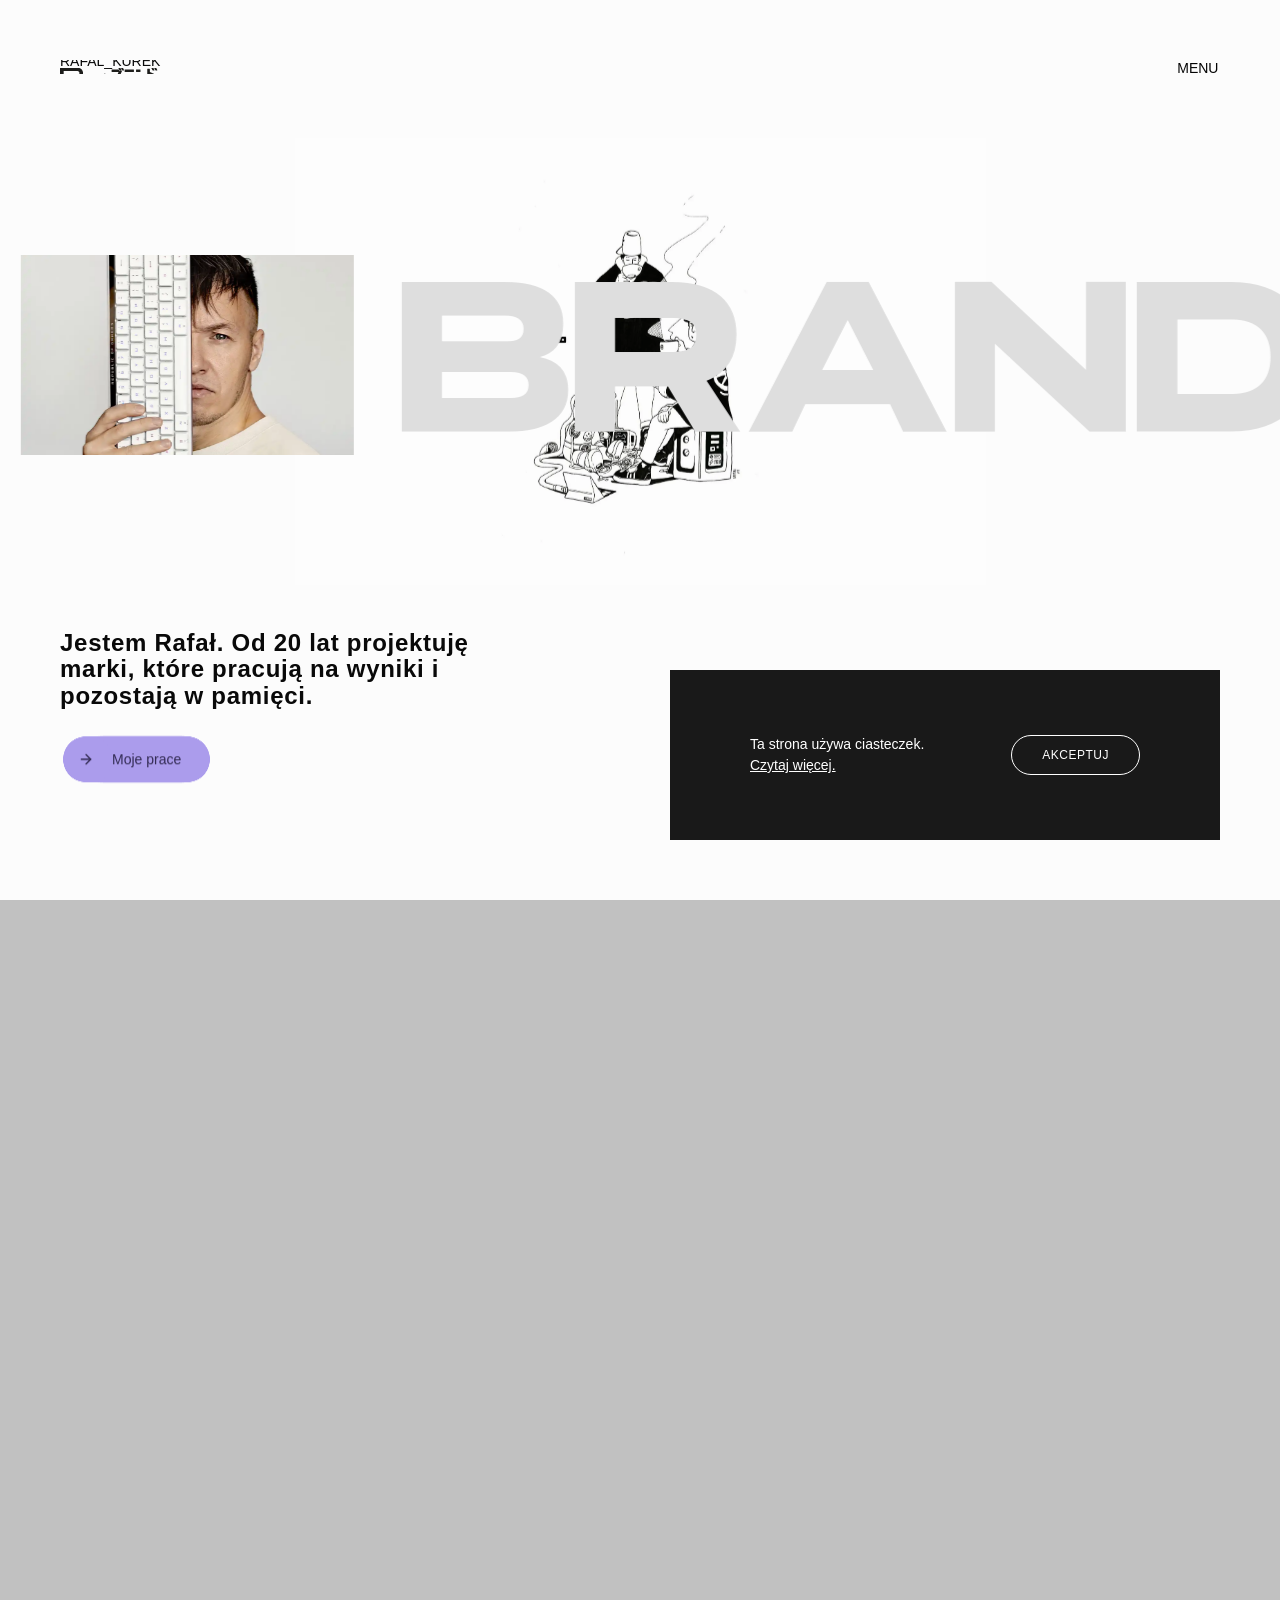
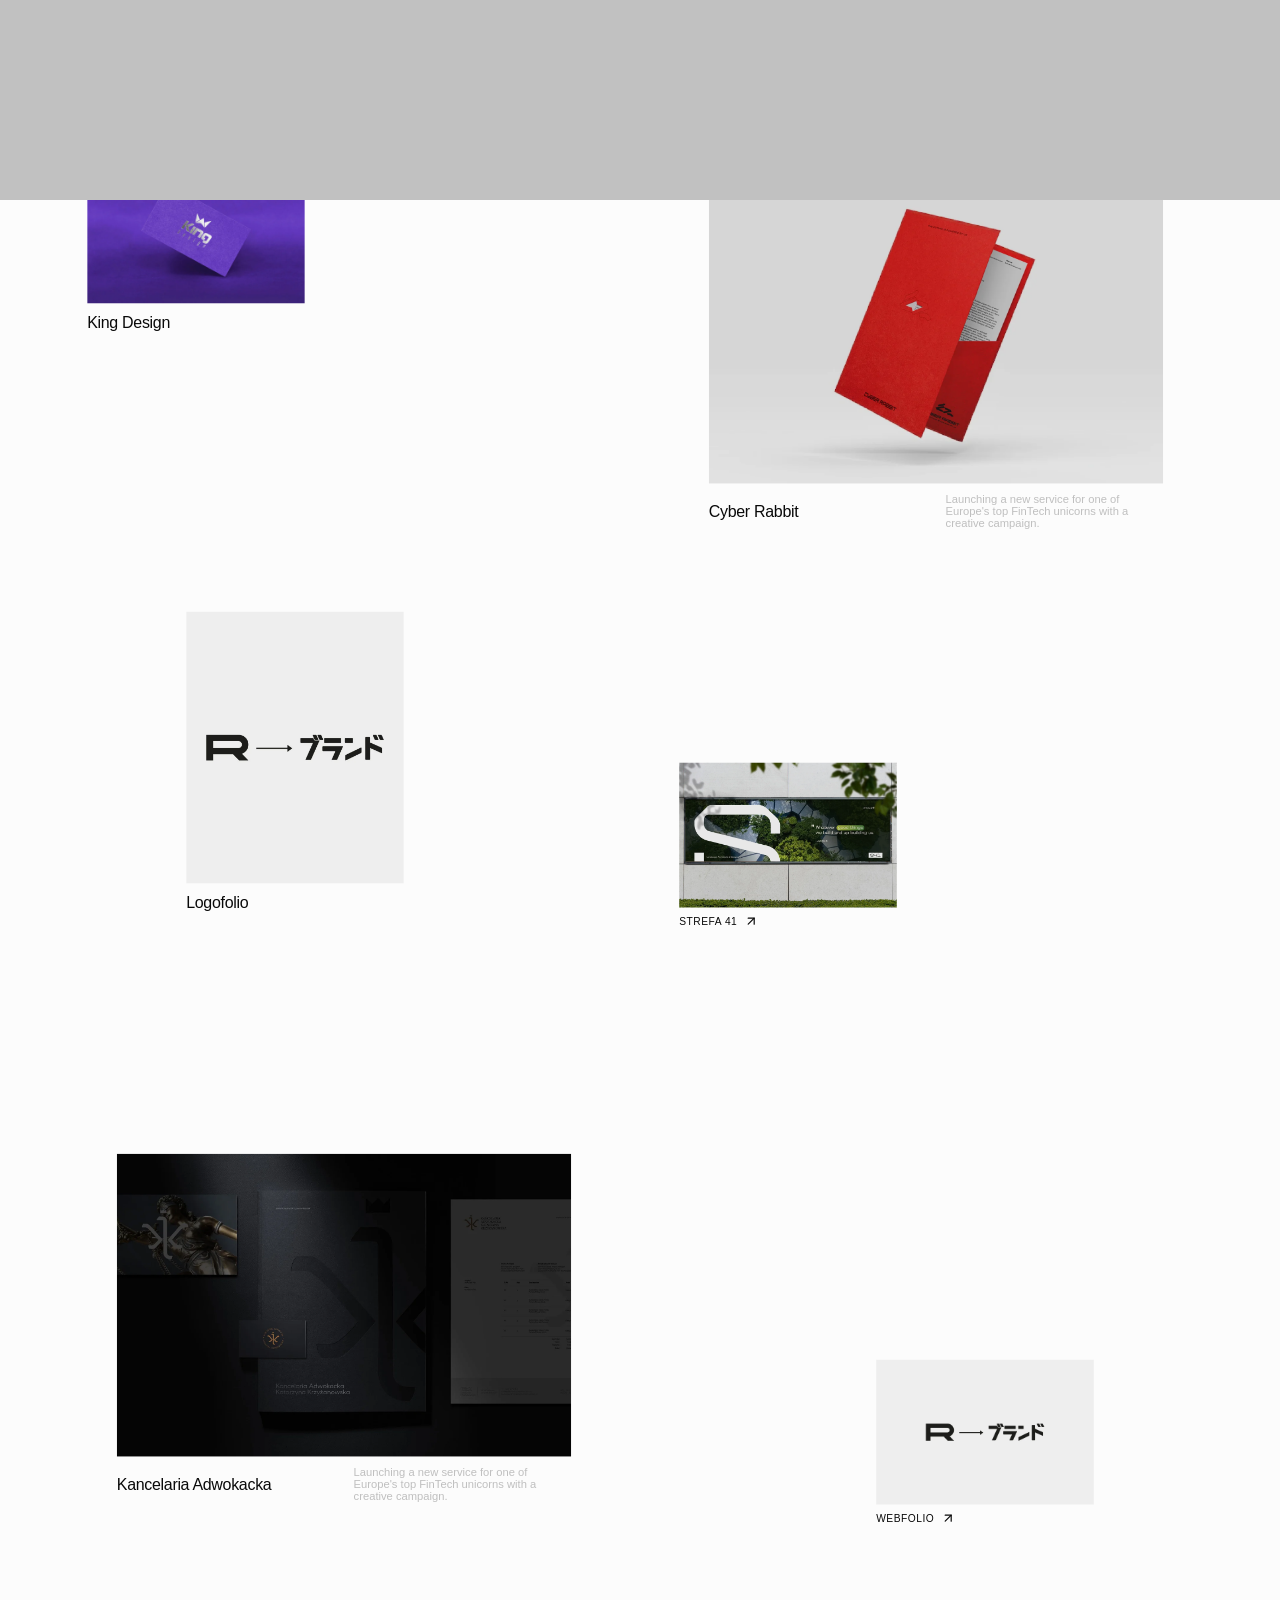
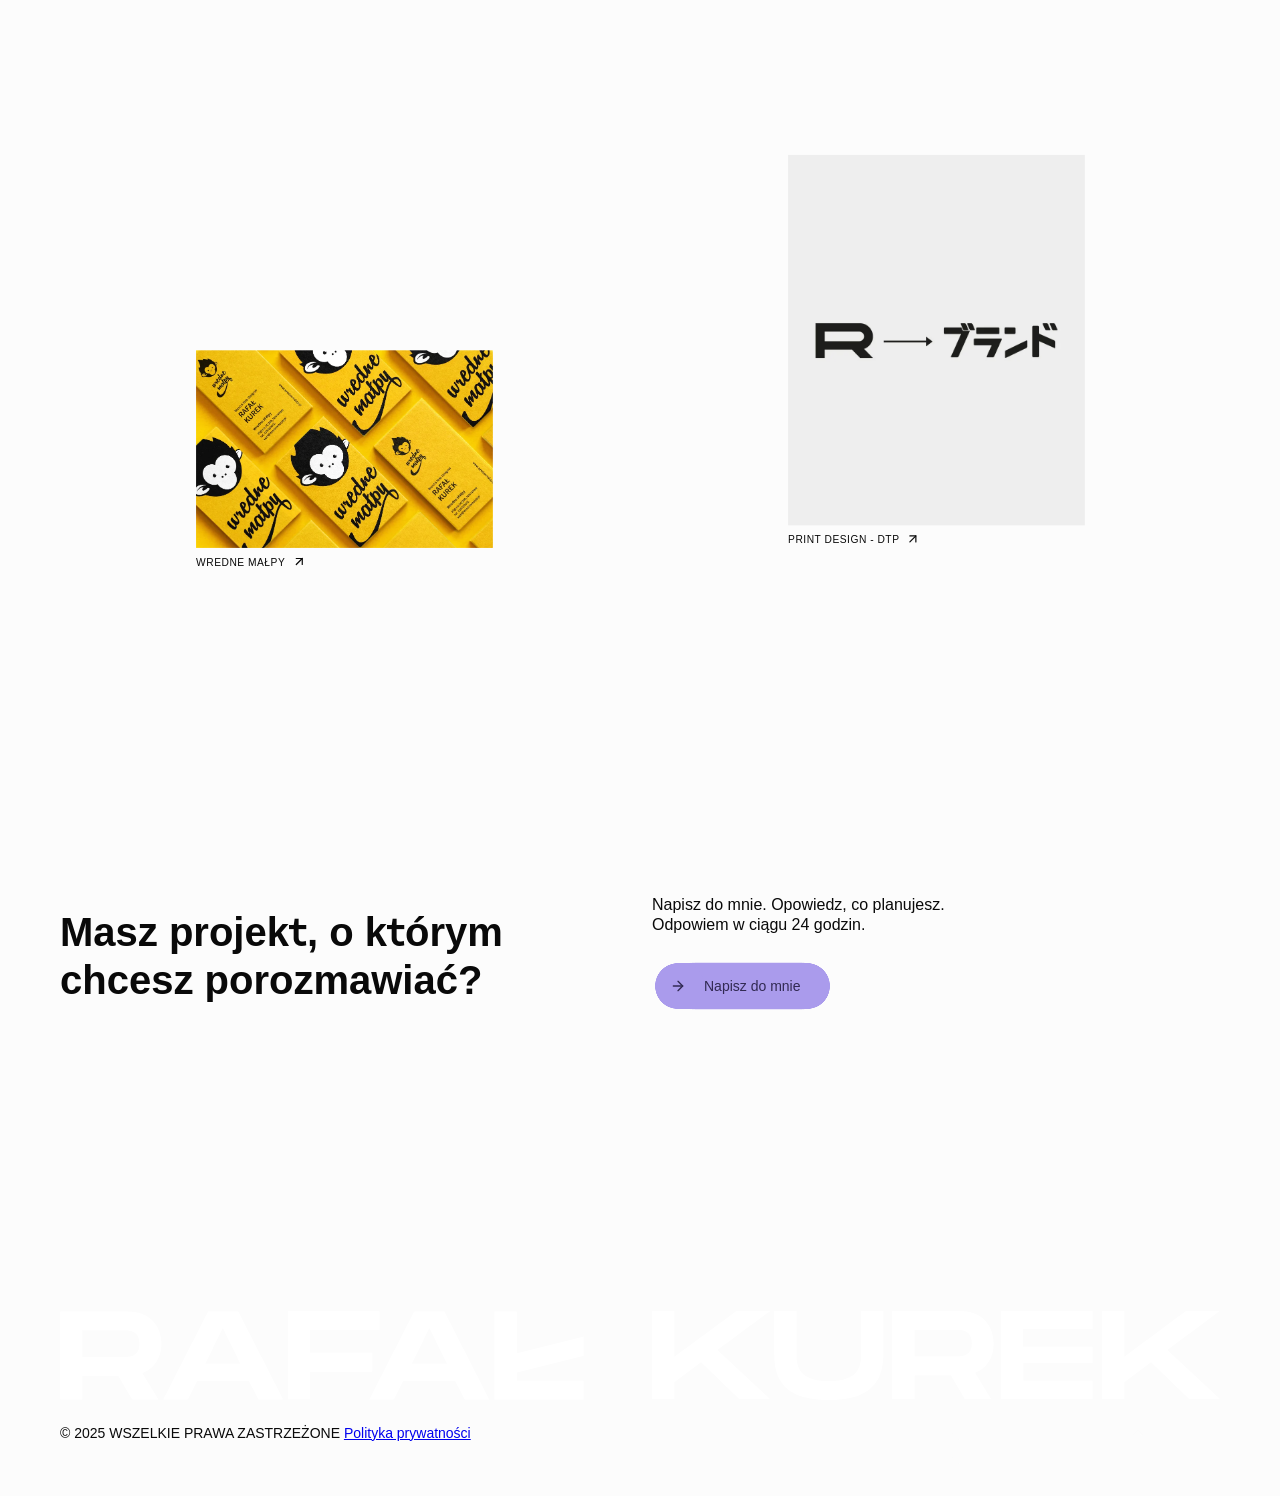
==== commit 8e397f58: "Polityka prywatności: przywrócenie podstrony w aktualnej wersji Podstrona z układem od połowy strony" ====
--- a/index.html
+++ b/index.html
@@ -99,7 +99,7 @@
         <div class="cookie-content">
             <p class="cookie-text">
                 Ta strona używa ciasteczek.<br>
-                <a href="/polityka-prywatnosci">Czytaj więcej.</a>
+                <a href="polityka-prywatnosci.html">Czytaj więcej.</a>
             </p>
             <button class="cookie-accept-button magnetic-item" id="cookieAcceptBtn">AKCEPTUJ</button>
         </div>
@@ -388,7 +388,7 @@
                         </div>
 
                         <div class="one_half top24 ">
-                            <p class="onefour">© 2025 WSZELKIE PRAWA ZASTRZEŻONE <a href="kontakt.html">Polityka prywatności</a></p>
+                            <p class="onefour">© 2025 WSZELKIE PRAWA ZASTRZEŻONE <a href="polityka-prywatnosci.html">Polityka prywatności</a></p>
                         </div>
 
                         <div class="one_fourth footer-info-box top24 bottom24">
--- a/css/sections.css
+++ b/css/sections.css
@@ -1899,3 +1899,109 @@
         padding: 0 0;
     }
 }
+
+.policy {
+    row-gap: var(--padding-top-s);
+}
+
+.policy-note {
+    width: 100%;
+    flex-basis: 100%;
+    display: flex;
+    flex-wrap: wrap;
+    justify-content: flex-start;
+    gap: var(--gap);
+}
+
+.policy-note p {
+    font-size: var(--font-xs);
+    color: var(--black-color-font);
+}
+
+.policy-item {
+    width: 100%;
+    flex-basis: 100%;
+    display: flex;
+    flex-wrap: wrap;
+    justify-content: flex-start;
+    align-items: flex-start;
+    gap: var(--gap);
+}
+
+.policy-number {
+    font-size: var(--font-xs);
+    letter-spacing: 0.1rem;
+    color: var(--gray-color-font);
+}
+
+.policy-content h2 {
+    margin-bottom: 1.5rem;
+}
+
+.policy-content p {
+    margin-bottom: 1rem;
+}
+
+.policy-content a {
+    color: var(--secondary-color);
+}
+
+.policy-lead {
+    font-size: var(--font-m);
+    line-height: 1.3;
+}
+
+.policy-list {
+    list-style: none;
+    padding: 0;
+    margin: 0 0 1rem;
+    display: flex;
+    flex-direction: column;
+    gap: 0.75rem;
+}
+
+.policy-list li {
+    position: relative;
+    padding-left: 1.5rem;
+    font-size: var(--font-s);
+    line-height: 1.4;
+    font-weight: 500;
+}
+
+.policy-list li::before {
+    content: '';
+    position: absolute;
+    left: 0;
+    top: 0.6em;
+    width: 0.5rem;
+    height: 1px;
+    background-color: var(--black-color-font);
+}
+
+.policy-placeholder {
+    background-color: #fff3a3;
+    padding: 0 0.25em;
+    border-radius: 2px;
+}
+
+.policy-placeholder::after {
+    content: ' [do podmiany]';
+    font-size: 0.75em;
+    color: #b45309;
+    letter-spacing: 0.02em;
+}
+
+.project-subtitle .policy-placeholder::after {
+    content: '';
+}
+
+@media (max-width: 767px) {
+    .project-title--long {
+        font-size: 9.5vw;
+        letter-spacing: -0.05rem;
+    }
+
+    .policy-lead {
+        font-size: var(--font-s);
+    }
+}
